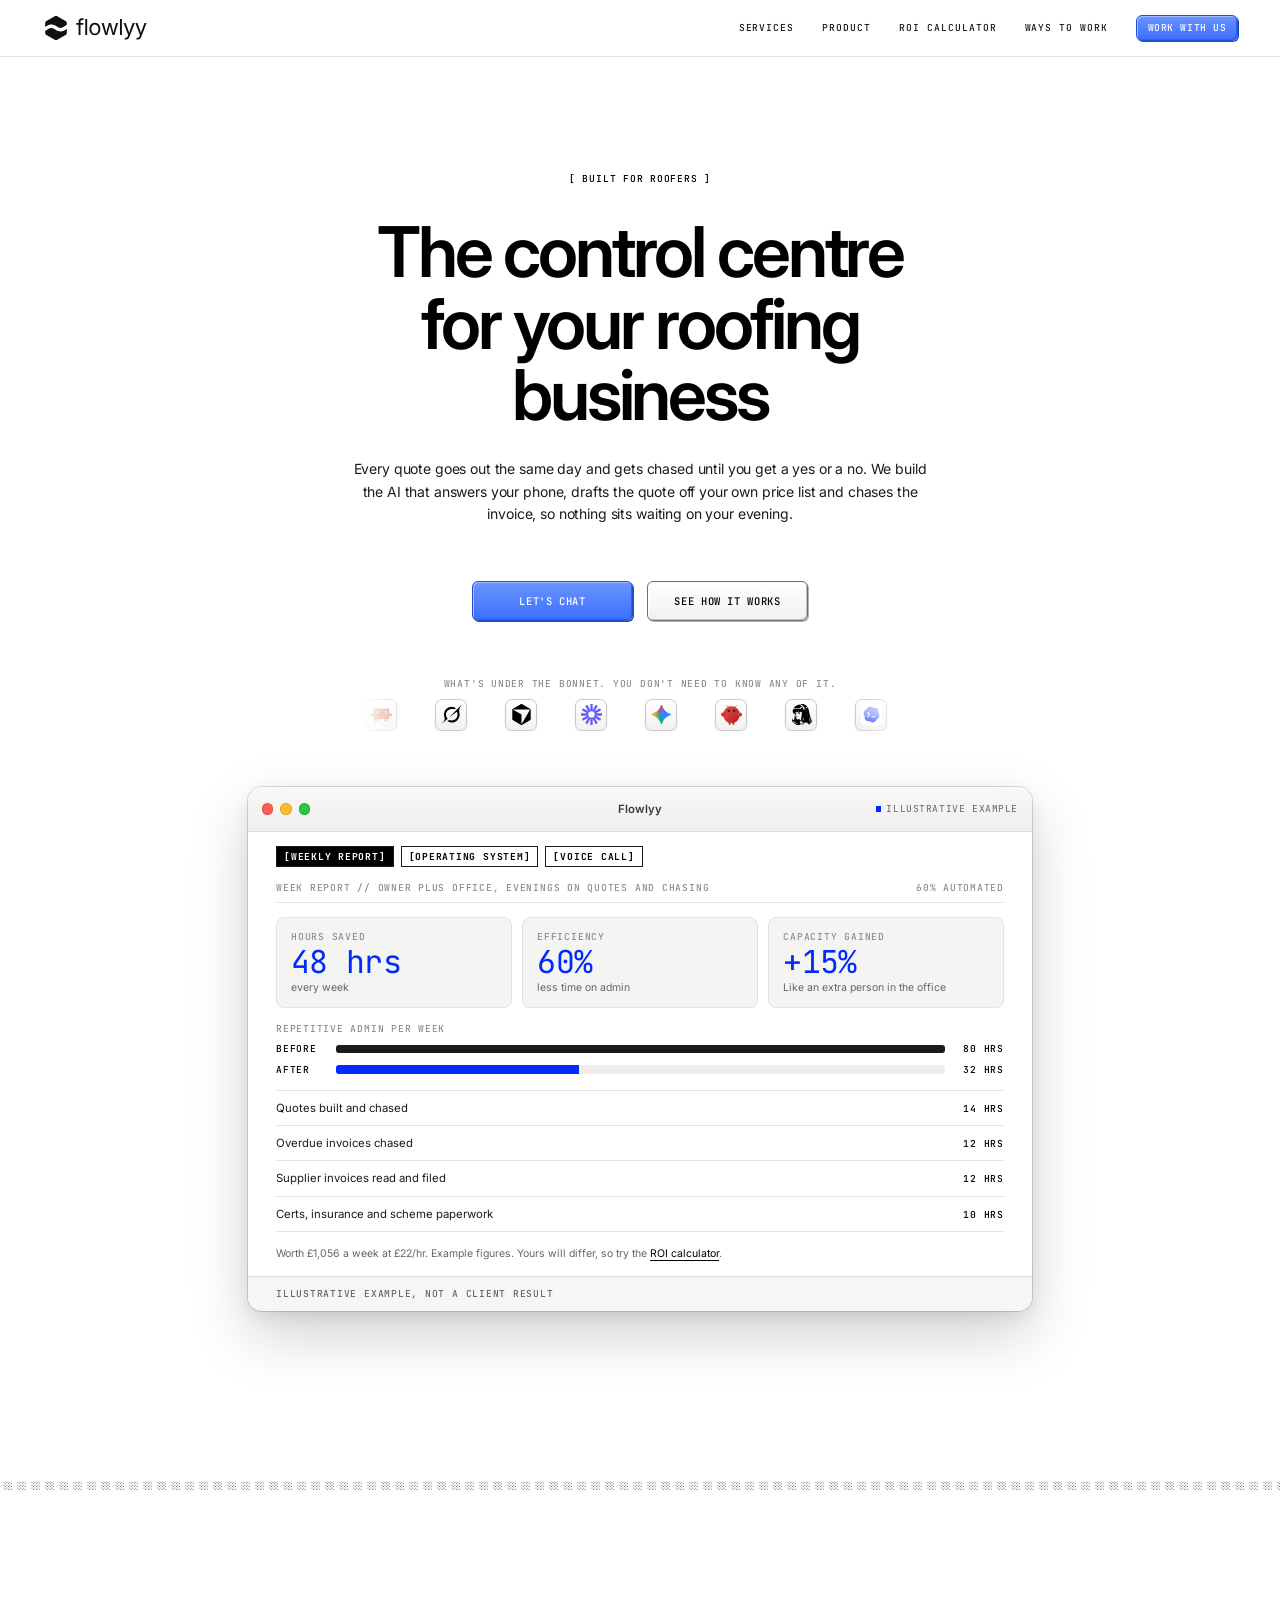
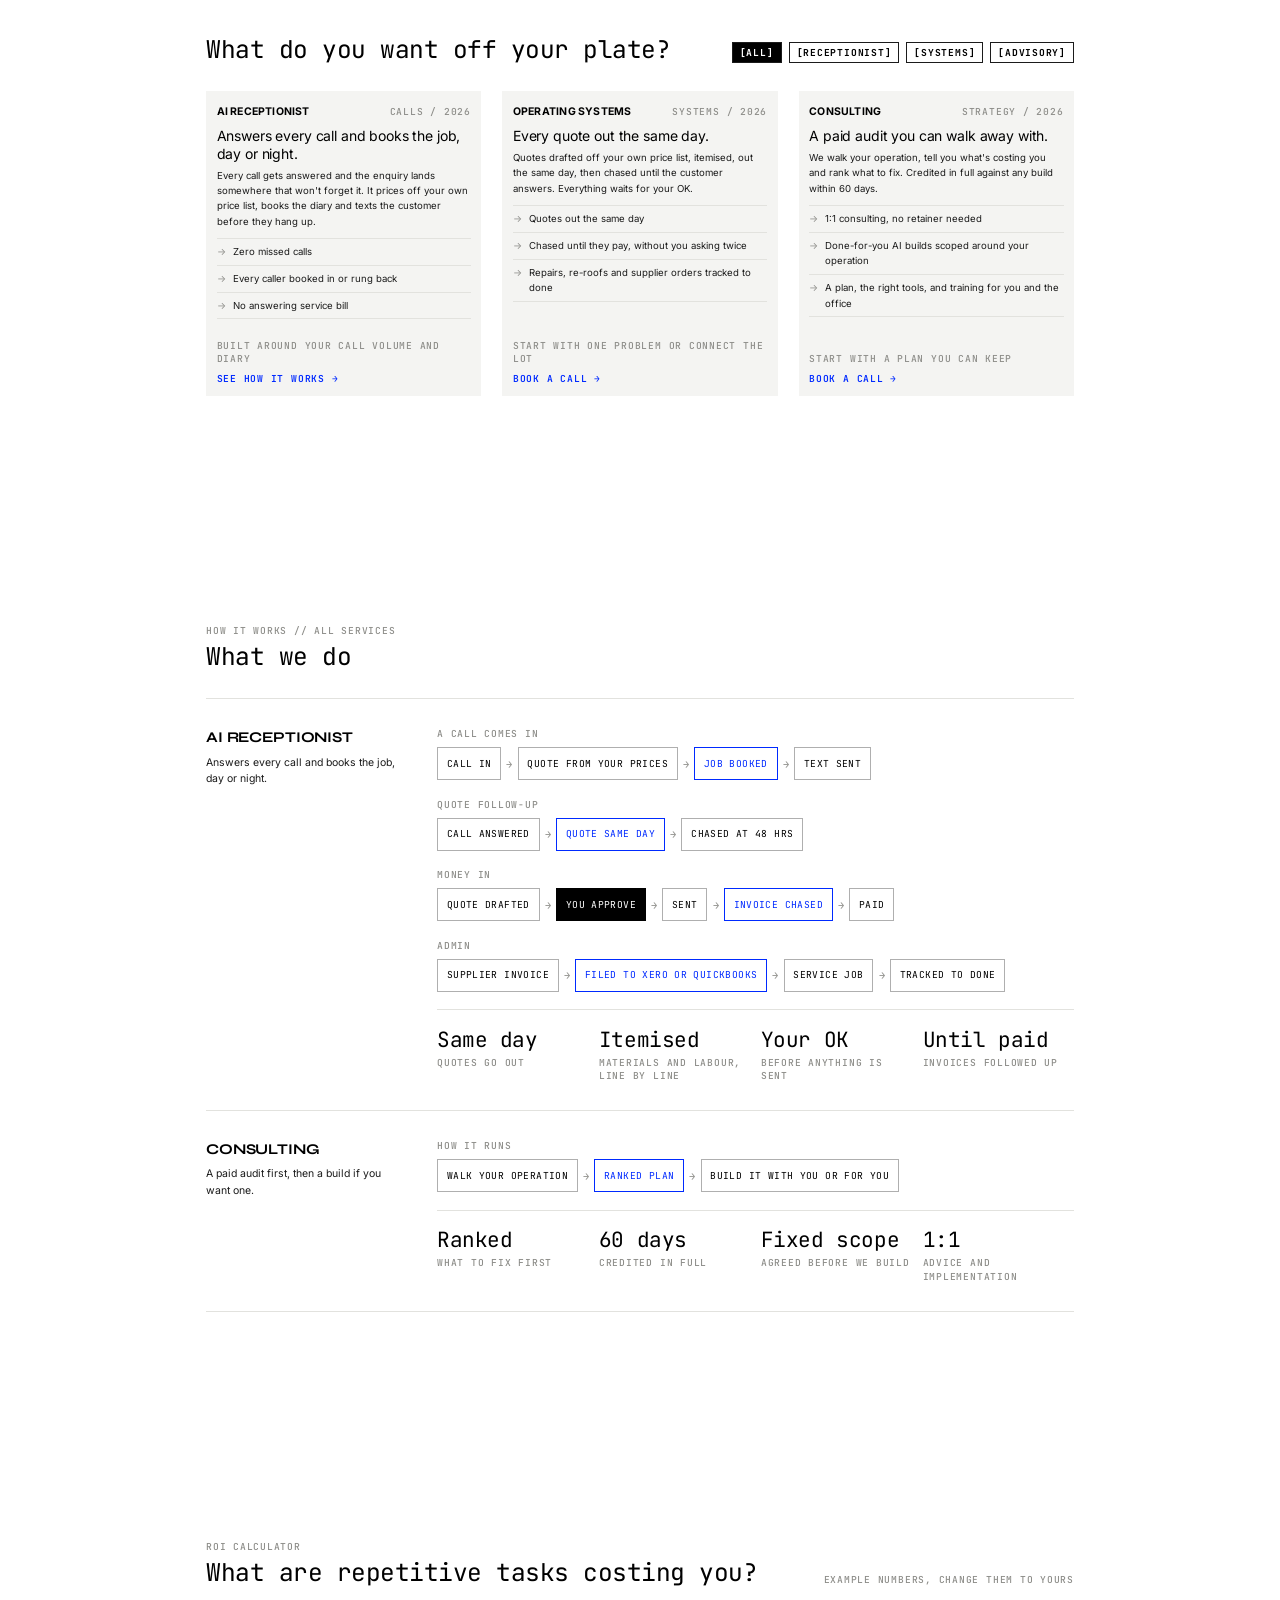
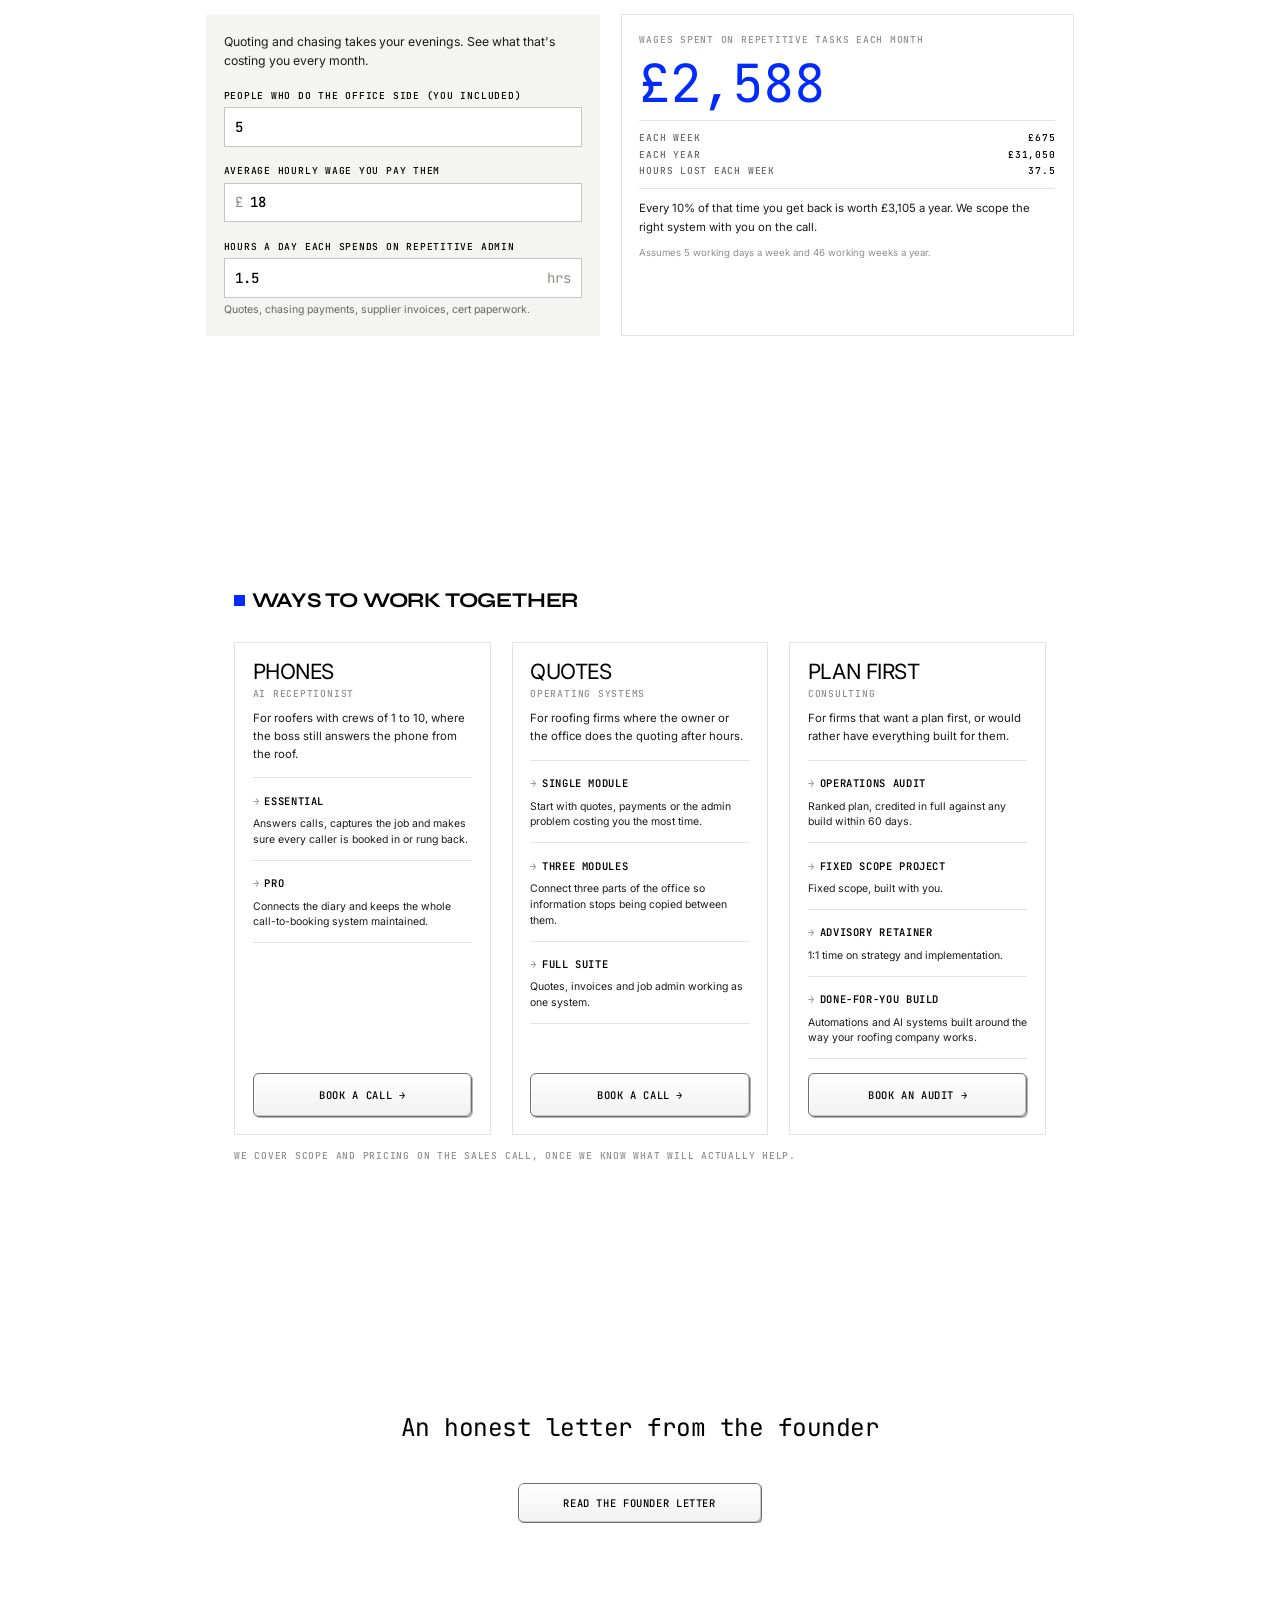
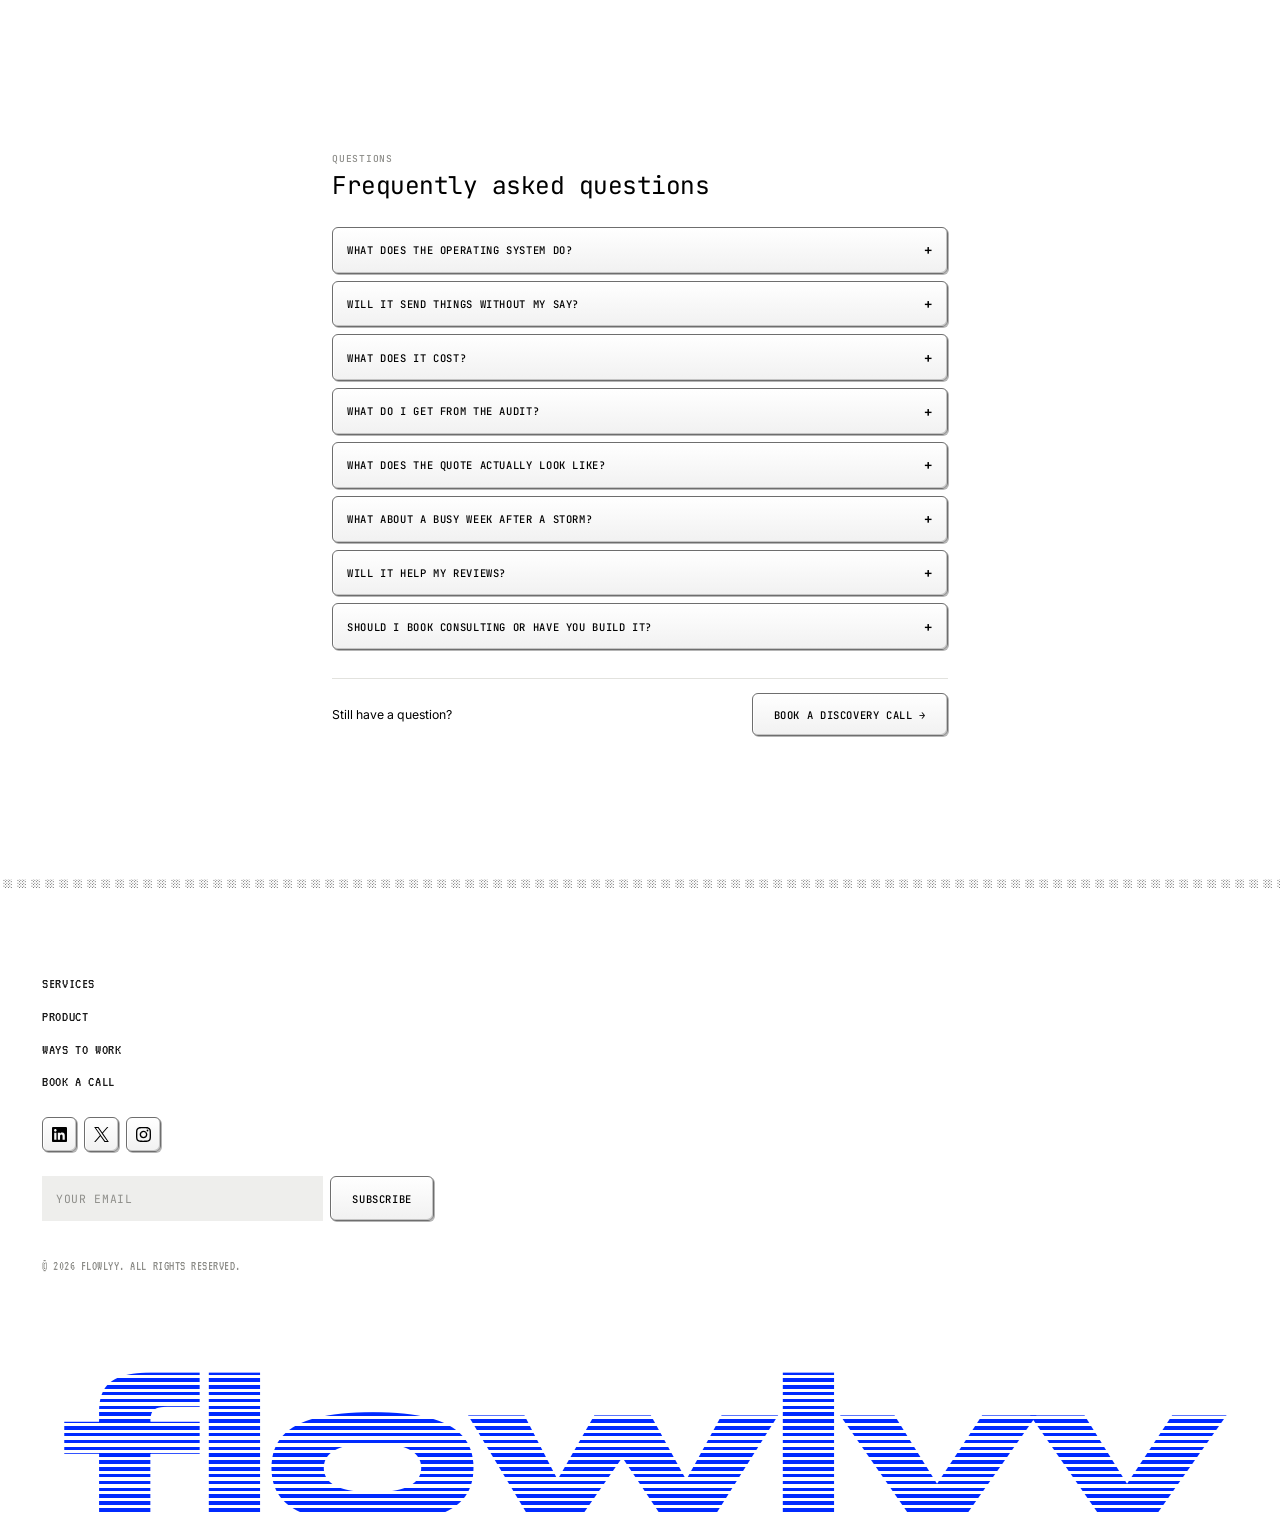
==== index.html @ 9578927c "Remove Meta Pixel from homepage Removed statistics section and operating systems article from the HT" ====
<!DOCTYPE html>
<html lang="en-GB">
<head>
  <meta charset="utf-8">
  <script>document.documentElement.classList.add("js");</script>
  <meta name="viewport" content="width=device-width, initial-scale=1">
  <title>Flowlyy | AI receptionists and operating systems for roofing companies</title>
  <meta name="description" content="Flowlyy answers every call and books the job, runs your quotes, invoices and job admin, and audits what your operation is losing. Built for UK roofing companies.">
  <meta name="theme-color" content="#FFFFFF">

  
  <!-- Meta Pixel -->
  <script>
    !function(f,b,e,v,n,t,s)
    {if(f.fbq)return;n=f.fbq=function(){n.callMethod?
    n.callMethod.apply(n,arguments):n.queue.push(arguments)};
    if(!f._fbq)f._fbq=n;n.push=n;n.loaded=!0;n.version='2.0';
    n.queue=[];t=b.createElement(e);t.async=!0;
    t.src=v;s=b.getElementsByTagName(e)[0];
    s.parentNode.insertBefore(t,s)}(window, document,'script',
    'https://connect.facebook.net/en_US/fbevents.js');
    fbq('init', '1587701063397395');
    fbq('track', 'PageView');
  </script>
  <noscript><img height="1" width="1" style="display:none"
    src="https://www.facebook.com/tr?id=1587701063397395&ev=PageView&noscript=1"
  /></noscript>

  <link rel="preconnect" href="https://fonts.googleapis.com">
  <link rel="preconnect" href="https://fonts.gstatic.com" crossorigin>
  <link href="https://fonts.googleapis.com/css2?family=Inter:wght@400;600&family=JetBrains+Mono:wght@400;500;600;700&family=Geist+Pixel&family=Syne:wght@700;800&family=VT323&family=Caveat:wght@500&display=swap" rel="stylesheet">
  <link rel="stylesheet" href="css/styles.css">
</head>
<body id="top">
  <a class="skip-link label" href="#main">Skip to content</a>

  <header class="site-header">
    <div class="wrap site-header__inner">
      <a class="brand" href="#top" aria-label="Flowlyy home">
        <img class="brand__logo" src="assets/logo/flowlyy-logo.svg" alt="Flowlyy" width="126" height="32">      </a>
      <nav class="site-nav label" aria-label="Primary">
        <a class="nav-link" href="#services">Services</a>
        <a class="nav-link" href="#product">Product</a>
        <a class="nav-link" href="#calculator">ROI calculator</a>
        <a class="nav-link" href="#pricing">Ways to work</a>
        <a class="btn btn--sm btn--blue" href="https://cal.com/divine-uchenna-amakiri/discovery-call">Work with us</a>
      </nav>
    </div>
  </header>

  <main id="main">
    <!-- Hero -->
    <section class="wrap hero" aria-labelledby="hero-title">
      <div class="badge-row label">
        <span class="badge">[ Built for Roofers ]</span>
      </div>

      <h1 id="hero-title" class="display display--2xl">The control centre<br>for your roofing<br>business</h1>

      <p class="hero__lede">
        Every quote goes out the same day and gets chased until you get a yes or a no. We build the AI that answers your phone, drafts the quote off your own price list and chases the invoice, so nothing sits waiting on your evening.
      </p>

      <div class="hero__actions">
        <a class="btn btn--blue btn--lg" href="fit-check/">Let's chat</a>
        <a class="btn btn--lg" href="#product">See how it works</a>
      </div>

      <!-- Tools marquee -->
      <div class="marquee" role="group" aria-label="What's under the bonnet">
        <p class="marquee__cap label label--caption">What's under the bonnet. You don't need to know any of it.</p>
        <div class="marquee__viewport">
          <ul class="marquee__track">
            <li class="tool"><span class="tool__icon"><img src="assets/tools/claude-code.svg" alt="Claude Code" width="24" height="24"></span></li>
            <li class="tool"><span class="tool__icon"><img src="assets/tools/grok.svg" alt="Grok" width="24" height="24"></span></li>
            <li class="tool"><span class="tool__icon"><img src="assets/tools/cursor.svg" alt="Cursor" width="24" height="24"></span></li>
            <li class="tool"><span class="tool__icon"><img src="assets/tools/loom.svg" alt="Loom" width="24" height="24"></span></li>
            <li class="tool"><span class="tool__icon"><img src="assets/tools/gemini.svg" alt="Gemini" width="24" height="24"></span></li>
            <li class="tool"><span class="tool__icon"><img src="assets/tools/openclaw.svg" alt="OpenClaw" width="24" height="24"></span></li>
            <li class="tool"><span class="tool__icon"><img src="assets/tools/hermes-agent.svg" alt="Hermes Agent" width="24" height="24"></span></li>
            <li class="tool"><span class="tool__icon"><img src="assets/tools/codex.svg" alt="Codex" width="24" height="24"></span></li>
          </ul>
          <ul class="marquee__track" aria-hidden="true">
            <li class="tool" aria-hidden="true"><span class="tool__icon"><img src="assets/tools/claude-code.svg" alt="" width="24" height="24"></span></li>
            <li class="tool" aria-hidden="true"><span class="tool__icon"><img src="assets/tools/grok.svg" alt="" width="24" height="24"></span></li>
            <li class="tool" aria-hidden="true"><span class="tool__icon"><img src="assets/tools/cursor.svg" alt="" width="24" height="24"></span></li>
            <li class="tool" aria-hidden="true"><span class="tool__icon"><img src="assets/tools/loom.svg" alt="" width="24" height="24"></span></li>
            <li class="tool" aria-hidden="true"><span class="tool__icon"><img src="assets/tools/gemini.svg" alt="" width="24" height="24"></span></li>
            <li class="tool" aria-hidden="true"><span class="tool__icon"><img src="assets/tools/openclaw.svg" alt="" width="24" height="24"></span></li>
            <li class="tool" aria-hidden="true"><span class="tool__icon"><img src="assets/tools/hermes-agent.svg" alt="" width="24" height="24"></span></li>
            <li class="tool" aria-hidden="true"><span class="tool__icon"><img src="assets/tools/codex.svg" alt="" width="24" height="24"></span></li>
          </ul>
        </div>
      </div>

      <!-- Demo window (static, illustrative). Report numbers: 8 people x 2 hrs/day x 5 days = 80 hrs/week; 60% automated = 48 hrs saved; 80 -> 32 hrs; 48 / 40 = 1.2 extra people = +15% of 8; 48 x £22 = £1,056 -->
      <div class="mac" role="region" aria-label="Example weekly report, operating system and AI receptionist call">
        <div class="mac__bar">
          <div class="mac__lights" aria-hidden="true"><i class="r"></i><i class="y"></i><i class="g"></i></div>
          <span class="mac__title">Flowlyy</span>
          <span class="mac__live"><span class="dot" aria-hidden="true"></span>Illustrative example</span>
        </div>

        <div class="mac__body">
          <div class="mac__tabs" role="group" aria-label="Choose a view">
            <button class="chip" type="button" data-tab="report" aria-pressed="true">[Weekly report]</button>
            <button class="chip" type="button" data-tab="os" aria-pressed="false">[Operating system]</button>
            <button class="chip" type="button" data-tab="call" aria-pressed="false">[Voice call]</button>
          </div>

          <div class="mac__panel" data-panel="report">
            <div class="mac__meta label">
              <span>Week report // Owner plus office, evenings on quotes and chasing</span>
              <span>60% automated</span>
            </div>

            <div class="metrics">
              <div class="metric">
                <span class="label label--caption">Hours saved</span>
                <p class="metric__value display">48 hrs</p>
                <span class="metric__sub">every week</span>
              </div>
              <div class="metric">
                <span class="label label--caption">Efficiency</span>
                <p class="metric__value display">60%</p>
                <span class="metric__sub">less time on admin</span>
              </div>
              <div class="metric">
                <span class="label label--caption">Capacity gained</span>
                <p class="metric__value display">+15%</p>
                <span class="metric__sub">Like an extra person in the office</span>
              </div>
            </div>

            <div class="bars">
              <span class="label label--caption">Repetitive admin per week</span>
              <div class="bar-row"><span class="label">Before</span><div class="bar"><i style="width:100%"></i></div><span class="label">80 hrs</span></div>
              <div class="bar-row"><span class="label">After</span><div class="bar bar--after"><i style="width:40%"></i></div><span class="label">32 hrs</span></div>
            </div>

            <ul class="breakdown">
              <li><span>Quotes built and chased</span><b class="label">14 hrs</b></li>
              <li><span>Overdue invoices chased</span><b class="label">12 hrs</b></li>
              <li><span>Supplier invoices read and filed</span><b class="label">12 hrs</b></li>
              <li><span>Certs, insurance and scheme paperwork</span><b class="label">10 hrs</b></li>
            </ul>

            <p class="mac__note">Worth £1,056 a week at £22/hr. Example figures. Yours will differ, so try the <a href="#calculator">ROI calculator</a>.</p>
          </div>

          <div class="mac__panel" data-panel="os" hidden>
            <div class="mac__meta label">
              <span>Operating system // Tuesday 07:12</span>
              <span>Everything drafted for approval</span>
            </div>

            <div class="metrics">
              <div class="metric">
                <span class="label label--caption">Needs your OK</span>
                <p class="metric__value display">1</p>
                <span class="metric__sub">waiting for you</span>
              </div>
              <div class="metric">
                <span class="label label--caption">Handled for you</span>
                <p class="metric__value display">3</p>
                <span class="metric__sub">sent, filed or chased</span>
              </div>
              <div class="metric">
                <span class="label label--caption">Flagged</span>
                <p class="metric__value display">1</p>
                <span class="metric__sub">job slipping</span>
              </div>
            </div>

            <ul class="queue">
              <li>
                <span class="queue__kind label">Quote</span>
                <span class="queue__main"><b>Q-1042 Re-roof, 14 Elm Road</b><small>£6,850, drafted from your price list</small></span>
                <span class="queue__status queue__status--wait label">Awaiting your OK</span>
              </li>
              <li>
                <span class="queue__kind label">Supplier invoice</span>
                <span class="queue__main"><b>Roofing supplier, £1,240</b><small>Read, filed and pushed into Xero</small></span>
                <span class="queue__status label">Filed</span>
              </li>
              <li>
                <span class="queue__kind label">Invoice</span>
                <span class="queue__main"><b>INV-0931, 14 days overdue</b><small>Polite chase sent on schedule</small></span>
                <span class="queue__status label">Chased</span>
              </li>
              <li>
                <span class="queue__kind label">Warranty job</span>
                <span class="queue__main"><b>Flat roof leak, Unit 4</b><small>No visit booked yet</small></span>
                <span class="queue__status queue__status--flag label">Slipping</span>
              </li>
              <li>
                <span class="queue__kind label">Quote</span>
                <span class="queue__main"><b>Q-1039 Gutter replacement</b><small>Chased after 48 hours, customer said yes</small></span>
                <span class="queue__status label">Answer received</span>
              </li>
            </ul>

            <p class="mac__note">It does the typing. You keep the final say. Example data.</p>
          </div>

          <div class="mac__panel" data-panel="call" hidden>
            <div class="mac__meta label">
              <span>Illustrative call // Inbound 18:42</span>
              <span>Job type: Roof leak // Quote source: Your price list</span>
            </div>
            <ul class="transcript">
              <li><span class="who label">Caller</span><p>A few tiles came off in the wind and it's coming through the bedroom ceiling. Can someone come today?</p></li>
              <li><span class="who who--agent label">Agent</span><p>Sorry to hear that. I can get someone out to make it safe at 2pm tomorrow. What's the postcode?</p></li>
              <li><span class="who label">Caller</span><p>SW11 4AB.</p></li>
              <li><span class="who who--agent label">Agent</span><p>Got it. A leak inspection is £95 on your price list. Want me to lock in 2pm?</p></li>
              <li><span class="who label">Caller</span><p>Yeah, go on.</p></li>
              <li><span class="who label label--accent">SMS sent</span><p class="sms">Booked: tomorrow 2pm. Leak inspection £95. Reply here to change it.</p></li>
            </ul>
          </div>
        </div>

        <div class="mac__foot label">
          <span>Illustrative example, not a client result</span>
        </div>
      </div>
    </section>

    <div class="divider" role="separator" aria-hidden="true"></div>

    <!-- Products -->
    <section class="section section--pure section--compact" id="services" aria-labelledby="product-title">
      <div class="wrap">
        <div class="section__head">
          <div>
            <h2 id="product-title" class="display display--lg">What do you want off your plate?</h2>
          </div>
          <div class="filters" role="group" aria-label="Filter products">
            <button class="chip" type="button" data-filter="all" aria-pressed="true">[All]</button>
            <button class="chip" type="button" data-filter="voice" aria-pressed="false">[Receptionist]</button>
            <button class="chip" type="button" data-filter="systems" aria-pressed="false">[Systems]</button>
            <button class="chip" type="button" data-filter="advisory" aria-pressed="false">[Advisory]</button>
          </div>
        </div>

        <div class="grid grid--3">
          <!-- 01 AI Receptionist -->
          <article class="card" data-category="voice">
            <div class="card__body">
              <div class="card__title">
                <h3>AI Receptionist</h3>
                <span class="label label--caption">Calls / 2026</span>
              </div>
              <p class="card__tagline">Answers every call and books the job, day or night.</p>
              <p class="card__copy">Every call gets answered and the enquiry lands somewhere that won't forget it. It prices off your own price list, books the diary and texts the customer before they hang up.</p>
              <ul class="card__list">
                <li>Zero missed calls</li>
                <li>Every caller booked in or rung back</li>
                <li>No answering service bill</li>
              </ul>
              <div class="card__foot label">
                <span>Built around your call volume and diary</span>
                <a href="#pricing">See how it works →</a>
              </div>
            </div>
          </article>

          <!-- 02 Operating Systems -->
          <article class="card" data-category="systems">
            <div class="card__body">
              <div class="card__title">
                <h3>Operating Systems</h3>
                <span class="label label--caption">Systems / 2026</span>
              </div>
              <p class="card__tagline">Every quote out the same day.</p>
              <p class="card__copy">Quotes drafted off your own price list, itemised, out the same day, then chased until the customer answers. Everything waits for your OK.</p>
              <ul class="card__list">
                <li>Quotes out the same day</li>
                <li>Chased until they pay, without you asking twice</li>
                <li>Repairs, re-roofs and supplier orders tracked to done</li>
              </ul>
              <div class="card__foot label">
                <span>Start with one problem or connect the lot</span>
                <a href="https://cal.com/divine-uchenna-amakiri/discovery-call">Book a call →</a>
              </div>
            </div>
          </article>

          <!-- 03 Consulting -->
          <article class="card" data-category="advisory">
            <div class="card__body">
              <div class="card__title">
                <h3>Consulting</h3>
                <span class="label label--caption">Strategy / 2026</span>
              </div>
              <p class="card__tagline">A paid audit you can walk away with.</p>
              <p class="card__copy">We walk your operation, tell you what's costing you and rank what to fix. Credited in full against any build within 60 days.</p>
              <ul class="card__list">
                <li>1:1 consulting, no retainer needed</li>
                <li>Done-for-you AI builds scoped around your operation</li>
                <li>A plan, the right tools, and training for you and the office</li>
              </ul>
              <div class="card__foot label">
                <span>Start with a plan you can keep</span>
                <a href="https://cal.com/divine-uchenna-amakiri/discovery-call">Book a call →</a>
              </div>
            </div>
          </article>
        </div>

      </div>
    </section>

    <!-- Specimen grid -->
    <section class="section section--pure section--compact" id="product" aria-labelledby="specs-title">
      <div class="wrap">
        <div class="section__head">
          <div>
            <span class="label label--caption">How it works // All services</span>
            <h2 id="specs-title" class="display display--lg">What we do</h2>
          </div>
        </div>

        <div class="wwd">
          <article class="wwd__row">
            <header class="wwd__head">
              <h3>AI Receptionist</h3>
              <p>Answers every call and books the job, day or night.</p>
            </header>
            <div class="wwd__body">
              <div class="flow">
                <span class="label label--caption">A call comes in</span>
                <ol><li class="flow__node">Call in</li><li class="flow__arrow" aria-hidden="true">&rarr;</li><li class="flow__node">Quote from your prices</li><li class="flow__arrow" aria-hidden="true">&rarr;</li><li class="flow__node flow__node--key">Job booked</li><li class="flow__arrow" aria-hidden="true">&rarr;</li><li class="flow__node">Text sent</li></ol>
              </div>

              <div class="flow">
                <span class="label label--caption">Quote follow-up</span>
                <ol><li class="flow__node">Call answered</li><li class="flow__arrow" aria-hidden="true">&rarr;</li><li class="flow__node flow__node--key">Quote same day</li><li class="flow__arrow" aria-hidden="true">&rarr;</li><li class="flow__node">Chased at 48 hrs</li></ol>
              </div>

              <div class="flow">
                <span class="label label--caption">Money in</span>
                <ol><li class="flow__node">Quote drafted</li><li class="flow__arrow" aria-hidden="true">&rarr;</li><li class="flow__node flow__node--gate">You approve</li><li class="flow__arrow" aria-hidden="true">&rarr;</li><li class="flow__node">Sent</li><li class="flow__arrow" aria-hidden="true">&rarr;</li><li class="flow__node flow__node--key">Invoice chased</li><li class="flow__arrow" aria-hidden="true">&rarr;</li><li class="flow__node">Paid</li></ol>
              </div>

              <div class="flow">
                <span class="label label--caption">Admin</span>
                <ol><li class="flow__node">Supplier invoice</li><li class="flow__arrow" aria-hidden="true">&rarr;</li><li class="flow__node flow__node--key">Filed to Xero or QuickBooks</li><li class="flow__arrow" aria-hidden="true">&rarr;</li><li class="flow__node">Service job</li><li class="flow__arrow" aria-hidden="true">&rarr;</li><li class="flow__node">Tracked to done</li></ol>
              </div>

              <dl class="stats">
                <div><dd class="stats__value display">Same day</dd><dt class="label label--caption">Quotes go out</dt></div>
                <div><dd class="stats__value display">Itemised</dd><dt class="label label--caption">Materials and labour, line by line</dt></div>
                <div><dd class="stats__value display">Your OK</dd><dt class="label label--caption">Before anything is sent</dt></div>
                <div><dd class="stats__value display">Until paid</dd><dt class="label label--caption">Invoices followed up</dt></div>
              </dl>
            </div>
          </article>

          <article class="wwd__row">
            <header class="wwd__head">
              <h3>Consulting</h3>
              <p>A paid audit first, then a build if you want one.</p>
            </header>
            <div class="wwd__body">
              <div class="flow">
                <span class="label label--caption">How it runs</span>
                <ol><li class="flow__node">Walk your operation</li><li class="flow__arrow" aria-hidden="true">&rarr;</li><li class="flow__node flow__node--key">Ranked plan</li><li class="flow__arrow" aria-hidden="true">&rarr;</li><li class="flow__node">Build it with you or for you</li></ol>
              </div>

              <dl class="stats">
                <div><dd class="stats__value display">Ranked</dd><dt class="label label--caption">What to fix first</dt></div>
                <div><dd class="stats__value display">60 days</dd><dt class="label label--caption">Credited in full</dt></div>
                <div><dd class="stats__value display">Fixed scope</dd><dt class="label label--caption">Agreed before we build</dt></div>
                <div><dd class="stats__value display">1:1</dd><dt class="label label--caption">Advice and implementation</dt></div>
              </dl>
            </div>
          </article>
        </div>
      </div>
    </section>

    <!-- ROI calculator -->
    <section class="section section--pure section--compact" id="calculator" aria-labelledby="calc-title">
      <div class="wrap">
        <div class="section__head">
          <div>
            <span class="label label--caption">ROI calculator</span>
            <h2 id="calc-title" class="display display--lg">What are repetitive tasks costing you?</h2>
          </div>
          <span class="label label--caption">Example numbers, change them to yours</span>
        </div>

        <div class="calc">
          <form class="calc__inputs" id="calc-form" novalidate>
            <p class="calc__intro">Quoting and chasing takes your evenings. See what that's costing you every month.</p>

            <div class="calc__field">
              <label class="label" for="calc-people">People who do the office side (you included)</label>
              <div class="calc__input field-frame">
                <input id="calc-people" name="people" type="number" inputmode="numeric" min="0" step="1" value="5">
              </div>
            </div>

            <div class="calc__field">
              <label class="label" for="calc-wage">Average hourly wage you pay them</label>
              <div class="calc__input field-frame">
                <span class="calc__affix" aria-hidden="true">£</span>
                <input id="calc-wage" name="wage" type="number" inputmode="decimal" min="0" step="0.5" value="18">
              </div>
            </div>

            <div class="calc__field">
              <label class="label" for="calc-hours">Hours a day each spends on repetitive admin</label>
              <div class="calc__input field-frame">
                <input id="calc-hours" name="hours" type="number" inputmode="decimal" min="0" max="12" step="0.25" value="1.5">
                <span class="calc__affix" aria-hidden="true">hrs</span>
              </div>
              <span class="calc__hint">Quotes, chasing payments, supplier invoices, cert paperwork.</span>
            </div>
          </form>

          <div class="calc__result" role="status" aria-live="polite">
            <span class="label label--caption">Wages spent on repetitive tasks each month</span>
            <p class="calc__big display" id="calc-month">£2,588</p>
            <dl class="calc__rows label">
              <div><dt>Each week</dt><dd id="calc-week">£675</dd></div>
              <div><dt>Each year</dt><dd id="calc-year">£31,050</dd></div>
              <div><dt>Hours lost each week</dt><dd id="calc-hoursweek">37.5</dd></div>
            </dl>
            <p class="calc__note" id="calc-note">Every 10% of that time you get back is worth £3,105 a year. We scope the right system with you on the call.</p>
            <p class="calc__fine">Assumes 5 working days a week and 46 working weeks a year.</p>
          </div>
        </div>
      </div>
    </section>

    <!-- Ways to work together -->
    <section class="section section--compact" id="pricing" aria-labelledby="pricing-title">
      <div class="wrap">
        <div class="ledger">
          <div class="ledger__head">
            <h2 id="pricing-title">Ways to work together</h2>
          </div>

          <div class="tiers">
          <article class="tier">
            <header class="tier__head">
              <h3 class="tier__name">Phones</h3>
              <span class="label label--caption">AI Receptionist</span>
              <p class="tier__for">For roofers with crews of 1 to 10, where the boss still answers the phone from the roof.</p>
            </header>
            <ul class="tier__rows">
            <li class="tier__row">
              <h4 class="tier__item">Essential</h4>
              <p>Answers calls, captures the job and makes sure every caller is booked in or rung back.</p>
            </li>
            <li class="tier__row">
              <h4 class="tier__item">Pro</h4>
              <p>Connects the diary and keeps the whole call-to-booking system maintained.</p>
            </li>
            </ul>
            <a class="btn tier__cta" href="https://cal.com/divine-uchenna-amakiri/discovery-call">Book a call →</a>
          </article>

          <article class="tier">
            <header class="tier__head">
              <h3 class="tier__name">Quotes</h3>
              <span class="label label--caption">Operating Systems</span>
              <p class="tier__for">For roofing firms where the owner or the office does the quoting after hours.</p>
            </header>
            <ul class="tier__rows">
            <li class="tier__row">
              <h4 class="tier__item">Single module</h4>
              <p>Start with quotes, payments or the admin problem costing you the most time.</p>
            </li>
            <li class="tier__row">
              <h4 class="tier__item">Three modules</h4>
              <p>Connect three parts of the office so information stops being copied between them.</p>
            </li>
            <li class="tier__row">
              <h4 class="tier__item">Full suite</h4>
              <p>Quotes, invoices and job admin working as one system.</p>
            </li>
            </ul>
            <a class="btn tier__cta" href="https://cal.com/divine-uchenna-amakiri/discovery-call">Book a call →</a>
          </article>

          <article class="tier">
            <header class="tier__head">
              <h3 class="tier__name">Plan first</h3>
              <span class="label label--caption">Consulting</span>
              <p class="tier__for">For firms that want a plan first, or would rather have everything built for them.</p>
            </header>
            <ul class="tier__rows">
            <li class="tier__row">
              <h4 class="tier__item">Operations audit</h4>
              <p>Ranked plan, credited in full against any build within 60 days.</p>
            </li>
            <li class="tier__row">
              <h4 class="tier__item">Fixed scope project</h4>
              <p>Fixed scope, built with you.</p>
            </li>
            <li class="tier__row">
              <h4 class="tier__item">Advisory retainer</h4>
              <p>1:1 time on strategy and implementation.</p>
            </li>
            <li class="tier__row">
              <h4 class="tier__item">Done-for-you build</h4>
              <p>Automations and AI systems built around the way your roofing company works.</p>
            </li>
            </ul>
            <a class="btn tier__cta" href="https://cal.com/divine-uchenna-amakiri/discovery-call">Book an audit →</a>
          </article>
          </div>

          <p class="ledger__note label">We cover scope and pricing on the sales call, once we know what will actually help.</p>
        </div>
      </div>
    </section>

    <!-- Founder letter -->
    <section class="section section--compact letter-band" id="letter" aria-labelledby="letter-title">
      <div class="wrap">
        <h2 id="letter-title" class="display display--lg letter__title">An honest letter from the founder</h2>

        <div class="island" data-island>
          <div class="island__bar">
            <div class="island__bar-inner">
              <button class="btn btn--lg island__pill" type="button" aria-expanded="false" aria-controls="letter-panel">Read the founder letter</button>
            </div>
          </div>

          <div class="island__panel" id="letter-panel">
            <div class="island__panel-inner">
              <button class="island__close" type="button" aria-label="Close the letter">
                <svg viewBox="0 0 24 24" width="14" height="14" fill="none" stroke="currentColor" stroke-width="2" stroke-linecap="round" aria-hidden="true" focusable="false"><path d="M6 6l12 12M18 6 6 18"/></svg>
              </button>
              <article class="letter">

          <header class="letter__head">
            <img class="letter__photo" src="assets/founder/divine.jpg" alt="Divine, founder of Flowlyy" width="88" height="88">
            <dl class="letter__meta">
              <div><dt>To</dt><dd>You</dd></div>
              <div><dt>From</dt><dd>Divine, Flowlyy</dd></div>
              <div><dt>Re</dt><dd>Why I built Flowlyy</dd></div>
            </dl>
          </header>

          <div class="letter__body">
            <p>You started your business to be your own boss. Then the phone and the paperwork started running you.</p>
            <p>A missed call leaves no trace, so <mark>you never see what it cost</mark>. A quote sits on the kitchen table for a week. An invoice goes unchased for two months.</p>
            <p>AI can take that grunt work off you. The problem is it moves fast, and there's no time to work out <mark>what actually holds up</mark> on a roof.</p>
            <p>So I build custom AI systems for roofing companies: an AI receptionist that books the job, and an operating system that runs your quotes, invoices and job admin. Everything is drafted for your approval. <mark>It does the typing, you keep the final say.</mark></p>
            <p>Here's the honest take: book an audit and you walk away with a ranked plan, <mark>whether you hire me or not</mark>.</p>
            <p>I'd like to hear how your week really goes. <a href="fit-check/">Let's chat</a>.</p>
          </div>

          <footer class="letter__sign">
            <span class="letter__signature">Divine</span>
          </footer>
        </article>
            </div>
          </div>
        </div>
      </div>
    </section>

    <!-- FAQ -->
    <section class="section section--pure section--compact" id="faq" aria-labelledby="faq-title">
      <div class="wrap">
        <div class="faq">
          <div class="section__head">
            <div>
              <span class="label label--caption">Questions</span>
              <h2 id="faq-title" class="display display--lg">Frequently asked questions</h2>
            </div>
          </div>

          <details class="faq__item" name="faq">
            <summary class="btn faq__q"><span>What does the Operating System do?</span></summary>
            <div class="faq__a"><p>It runs the quotes, invoices and job admin so your team doesn't have to.</p><ul><li>Builds quotes from your price list and chases them until you get an answer.</li><li>Reads supplier invoices, files them and pushes them into Xero or QuickBooks.</li><li>Chases unpaid invoices politely, on schedule.</li><li>Logs and tracks service and warranty jobs, and flags them when they're slipping.</li></ul></div>
          </details>
          <details class="faq__item" name="faq">
            <summary class="btn faq__q"><span>Will it send things without my say?</span></summary>
            <div class="faq__a"><p>No. Everything is drafted for your approval. It does the typing. You keep the final say.</p></div>
          </details>
          <details class="faq__item" name="faq">
            <summary class="btn faq__q"><span>What does it cost?</span></summary>
            <div class="faq__a"><p>It depends on what you want off your plate, what you already use and how much needs connecting. We cover the scope and price on the sales call, after we understand the job properly.</p></div>
          </details>
          <details class="faq__item" name="faq">
            <summary class="btn faq__q"><span>What do I get from the audit?</span></summary>
            <div class="faq__a"><p>We walk your operation, tell you what's costing you and rank what to fix. You keep the plan whether you hire us or not.</p><p>If you build with us within 60 days, the audit is credited in full.</p></div>
          </details>
          <details class="faq__item" name="faq">
            <summary class="btn faq__q"><span>What does the quote actually look like?</span></summary>
            <div class="faq__a"><p>Itemised. Materials and labour listed out, priced off your own list, sent the same day. Customers who can see what they're paying for stop shopping the price.</p></div>
          </details>
          <details class="faq__item" name="faq">
            <summary class="btn faq__q"><span>What about a busy week after a storm?</span></summary>
            <div class="faq__a"><p>Every call gets answered and booked into your diary in order, and the quotes still go out that day, so nobody's left waiting while you're out making roofs safe.</p></div>
          </details>
          <details class="faq__item" name="faq">
            <summary class="btn faq__q"><span>Will it help my reviews?</span></summary>
            <div class="faq__a"><p>It makes sure every enquiry gets a call back and every quote goes out. That's what customers keep mentioning in 5-star roofing reviews.</p></div>
          </details>
          <details class="faq__item" name="faq">
            <summary class="btn faq__q"><span>Should I book consulting or have you build it?</span></summary>
            <div class="faq__a"><p><strong>Book 1:1 consulting</strong> if you want to understand it before you buy anything. It's a one-off booking with no retainer and no commitment, covering a plan, the right tools, and training for you and the office.</p><p><strong>Choose done-for-you</strong> if you'd rather have everything done. We agree the scope on the sales call, then build the automations, workflows and AI systems for you.</p><p>Not sure which? Start with the audit.</p></div>
          </details>

          <div class="faq__more">
            <p>Still have a question?</p>
            <a class="btn" href="https://cal.com/divine-uchenna-amakiri/discovery-call">Book a discovery call →</a>
          </div>
        </div>
      </div>
    </section>
  </main>

  <div class="divider" role="separator" aria-hidden="true"></div>

  <footer class="site-footer">
    <div class="wrap site-footer__grid">
      <div class="site-footer__side">
        <nav aria-label="Footer">
          <ul class="foot-links">
            <li><a href="#services">Services</a></li>
            <li><a href="#product">Product</a></li>
            <li><a href="#pricing">Ways to work</a></li>
            <li><a href="https://cal.com/divine-uchenna-amakiri/discovery-call">Book a call</a></li>
          </ul>
        </nav>

        <!-- TODO: replace with the real profile URLs -->
        <div class="socials">
          <a class="btn btn--social" href="https://www.linkedin.com/in/divineamakiri/" target="_blank" rel="noopener noreferrer" aria-label="LinkedIn"><img src="assets/tools/linkedin.svg" alt="" width="18" height="18"></a>
          <a class="btn btn--social" href="https://x.com/FlowlyybuildsAI" target="_blank" rel="noopener noreferrer" aria-label="X"><img src="assets/tools/x.svg" alt="" width="18" height="18"></a>
          <a class="btn btn--social" href="https://www.instagram.com/divinebiz_/" target="_blank" rel="noopener noreferrer" aria-label="Instagram"><img src="assets/tools/instagram.svg" alt="" width="18" height="18"></a>
        </div>

        <div class="site-footer__sub">
          <!-- TODO: point action at the real newsletter endpoint -->
          <form class="dispatch" data-form="dispatch" action="#" method="post">
            <label class="visually-hidden" for="dispatch-email">Email address</label>
            <input id="dispatch-email" type="email" name="email" required autocomplete="email" placeholder="Your email">
            <button class="btn" type="submit">Subscribe</button>
          </form>
          <p class="form-status" role="status" aria-live="polite" data-status></p>
        </div>

        <p class="site-footer__legal label">© 2026 Flowlyy. All rights reserved.</p>
      </div>

      <div class="foot-mark" aria-hidden="true"><span>flowlyy</span></div>
    </div>
  </footer>

  <script src="js/script.js" defer></script>
</body>
</html>
---- css/styles.css ----
/* Flowlyy: Archival Swiss AI design system
   Source of truth: design/DESIGN.md. Zero radius, zero shadow, hairline structure. */

:root {
  --canvas: #ffffff;
  --canvas-pure: #ffffff;
  --canvas-muted: #f0f0ec;
  --surface-low: #f4f4f2;
  --surface-container: #eeeeec;
  --surface-high: #e8e8e6;
  --ink: #000000;
  --ink-secondary: #1b1b1b;
  --ink-tertiary: #666666;
  --ink-caption: #8e8e8a;
  --border-crisp: #1b1b1b;
  --border-soft: rgba(27, 27, 27, 0.12);
  --border-hairline: #e2e2de;
  --accent: #002aff;

  --font-display: "Geist Pixel", "JetBrains Mono", monospace;
  --font-head: "Syne", sans-serif;
  --font-mono: "JetBrains Mono", ui-monospace, monospace;
  --font-pixel: "VT323", "JetBrains Mono", monospace;
  --font-body: "Inter", system-ui, -apple-system, "Segoe UI", sans-serif;

  --gutter: 0.75rem;
  --margin: 1.25rem;
  --space-xs: 0.25rem;
  --space-sm: 0.5rem;
  --space-md: 1rem;
  --space-lg: 2rem;
  --space-xl: 4rem;
  --header-h: 4rem;
}

@media (min-width: 768px) {
  :root {
    --gutter: 1rem;
    --margin: 2rem;
  }
}

@media (min-width: 1024px) {
  :root {
    --gutter: 1.5rem;
    --margin: 3rem;
  }
}

*,
*::before,
*::after {
  box-sizing: border-box;
  border-radius: 0;
  box-shadow: none;
}

html {
  font-size: 87.5%;
  scroll-behavior: smooth;
  scroll-padding-top: var(--header-h);
  -webkit-text-size-adjust: 100%;
}

body {
  margin: 0;
  background: var(--canvas);
  color: var(--ink);
  font-family: var(--font-body);
  font-weight: 400;
  font-size: 0.875rem;
  line-height: 1.45rem;
  -webkit-font-smoothing: antialiased;
  overflow-x: hidden;
}

::selection {
  background: var(--ink);
  color: var(--canvas-pure);
}

img,
svg {
  display: block;
  max-width: 100%;
}

a {
  color: inherit;
  text-decoration: none;
}

h1,
h2,
h3,
h4,
p,
ul,
dl,
dd,
figure {
  margin: 0;
  padding: 0;
}

ul {
  list-style: none;
}

button,
input {
  font: inherit;
  color: inherit;
  border-radius: 0;
}

button {
  cursor: pointer;
}

:focus-visible {
  outline: 2px solid var(--accent);
  outline-offset: 2px;
}

.skip-link {
  position: absolute;
  left: var(--margin);
  top: -4rem;
  z-index: 100;
  background: var(--ink);
  color: var(--canvas-pure);
  padding: var(--space-sm) var(--space-md);
  text-transform: uppercase;
}

.skip-link:focus {
  top: var(--space-sm);
}

.visually-hidden {
  position: absolute;
  width: 1px;
  height: 1px;
  overflow: hidden;
  clip: rect(0 0 0 0);
  white-space: nowrap;
}

/* ---------- Type helpers ---------- */

.label {
  font-family: var(--font-mono);
  font-size: 0.6875rem;
  line-height: 0.9375rem;
  font-weight: 500;
  letter-spacing: 0.08em;
  text-transform: uppercase;
}

.label--caption {
  color: var(--ink-caption);
}

.label--accent {
  color: var(--accent);
}

.display {
  font-family: var(--font-display);
  font-weight: 400;
  letter-spacing: -0.02em;
  line-height: 1;
  color: var(--ink);
}

.display--2xl {
  font-size: clamp(2.1rem, 8.4vw, 5rem);
}

.display--lg {
  font-size: clamp(1.6rem, 3.6vw, 2.5rem);
  letter-spacing: -0.02em;
  line-height: 1.1;
}

.wrap {
  width: 100%;
  padding-inline: var(--margin);
}

/* ---------- Buttons, chips, inputs ---------- */

/* Retro OS button: light face, grey border, small radius, bevel */
.btn {
  display: inline-flex;
  align-items: center;
  justify-content: center;
  gap: 0.375rem;
  padding: 0.75rem 1.5rem;
  border: 1px solid #6e6e6e;
  border-radius: 6px;
  background: linear-gradient(#ffffff, #f1f1f1);
  color: var(--ink);
  box-shadow: inset -1px -1px 0 #c4c4c4, inset 1px 1px 0 #ffffff, 1px 1px 0 #b5b5b5;
  font-family: var(--font-mono);
  font-size: 0.75rem;
  font-weight: 500;
  letter-spacing: 0.06em;
  text-transform: uppercase;
  text-align: center;
  transition: background 0.1s;
}

.btn:hover {
  background: linear-gradient(#f7f7f7, #e6e6e6);
}

.btn:active {
  background: #e2e2e2;
  box-shadow: inset 1px 1px 0 #a8a8a8, inset -1px -1px 0 #f4f4f4;
  transform: translate(1px, 1px);
}

.btn--blue {
  background: linear-gradient(#6a94ff, #3d6fff);
  border-color: #2450d6;
  color: #ffffff;
  box-shadow: inset -1px -1px 0 #2f5df0, inset 1px 1px 0 #a5bcff, 1px 1px 0 #2148c4;
}

.btn--blue:hover {
  background: linear-gradient(#5a87ff, #3062f5);
}

.btn--blue:active {
  background: #3062f5;
  box-shadow: inset 1px 1px 0 #2450d6, inset -1px -1px 0 #6f93ff;
}

.btn--lg {
  padding: 0.625rem 1.25rem;
  font-size: 0.75rem;
}

.btn--sm {
  padding: 0.375rem 0.75rem;
  font-size: 0.6875rem;
}

.socials {
  display: flex;
  flex-wrap: wrap;
  gap: 0.5rem;
}

.btn--social {
  width: 2.5rem;
  height: 2.5rem;
  padding: 0;
}

.btn--social img {
  width: 1.125rem;
  height: 1.125rem;
  filter: brightness(0);
}

.chip {
  display: inline-flex;
  align-items: center;
  height: 1.5rem;
  padding: 0 0.5rem;
  border: 1px solid var(--border-crisp);
  background: transparent;
  font-family: var(--font-mono);
  font-size: 0.6875rem;
  font-weight: 700;
  letter-spacing: 0.08em;
  text-transform: uppercase;
  color: var(--ink);
}

button.chip:hover {
  background: var(--border-hairline);
}

.chip[aria-pressed="true"],
.chip--active {
  background: var(--ink);
  color: var(--canvas-pure);
}

.tag-est {
  padding: 0.125rem 0.375rem;
  border: 1px solid var(--border-soft);
  background: var(--canvas-pure);
  color: var(--ink-secondary);
}

.field {
  display: flex;
  align-items: center;
  gap: 0.5rem;
  flex: 1;
  padding-inline: var(--space-md);
}

.field input {
  font-family: var(--font-mono);
  width: 100%;
  padding: 0.75rem 0;
  border: 0;
  background: transparent;
  font-size: 0.6875rem;
  letter-spacing: 0.08em;
  text-transform: uppercase;
  color: var(--ink);
  caret-color: var(--ink);
}

.field input::placeholder {
  color: var(--ink-caption);
}

.field input:focus {
  outline: none;
}

.field-frame {
  border: 1px solid rgba(27, 27, 27, 0.25);
  background: var(--canvas-pure);
}

.field-frame:focus-within {
  border-color: var(--ink);
}

/* ---------- Header ---------- */

.site-header {
  position: fixed;
  inset: 0 0 auto 0;
  z-index: 50;
  background: rgba(255, 255, 255, 0.92);
  backdrop-filter: blur(8px);
  border-bottom: 1px solid var(--border-soft);
}

.site-header__inner {
  height: var(--header-h);
  display: flex;
  align-items: center;
  justify-content: space-between;
  gap: var(--space-md);
}

.brand {
  display: flex;
  align-items: center;
  gap: var(--space-sm);
}

.brand__logo {
  display: block;
  width: 126px;
  height: 32px;
}

.site-nav {
  display: flex;
  align-items: center;
  gap: var(--space-md);
}

.site-nav a:not(.btn) {
  color: var(--ink-secondary);
  letter-spacing: 0.1em;
}

.site-nav a:not(.btn):hover {
  color: var(--ink);
}

.tag-est {
  display: none;
}

@media (min-width: 480px) {
  .tag-est {
    display: inline-block;
  }
}

@media (min-width: 1024px) {
  .site-nav {
    gap: var(--space-lg);
  }
}

@media (max-width: 479px) {
  .site-nav a.nav-link {
    display: none;
  }
}

/* ---------- Status bar ---------- */

main {
  padding-top: var(--header-h);
}

.status-bar {
  display: flex;
  flex-wrap: wrap;
  align-items: center;
  justify-content: space-between;
  gap: var(--space-xs) var(--space-md);
  padding-block: var(--space-xs);
  background: var(--surface-low);
  color: var(--ink-tertiary);
}

.status-bar__group {
  display: flex;
  align-items: center;
  gap: var(--space-md);
}

.status-bar strong {
  color: var(--ink);
  font-weight: 600;
}

.dot {
  display: inline-block;
  width: 0.375rem;
  height: 0.375rem;
  background: var(--accent);
  margin-right: 0.375rem;
  animation: pulse 2s ease-in-out infinite;
}

@keyframes pulse {
  50% {
    opacity: 0.25;
  }
}

.hide-sm {
  display: none;
}

@media (min-width: 640px) {
  .hide-sm {
    display: inline;
  }
}

/* ---------- Hero ---------- */

.hero {
  display: flex;
  flex-direction: column;
  align-items: center;
  text-align: center;
  padding-block: 5rem 7rem;
}

@media (min-width: 1024px) {
  .hero {
    padding-block: 8rem 10rem;
  }
}

.badge-row {
  display: flex;
  flex-wrap: wrap;
  justify-content: center;
  gap: var(--space-sm);
  margin-bottom: var(--space-lg);
}

.badge {
  padding: 0.25rem var(--space-sm);
  background: var(--canvas-pure);
  letter-spacing: 0.08em;
}

.hero h1 {
  max-width: 72rem;
  font-family: var(--font-body);
  font-weight: 600;
  letter-spacing: -0.045em;
  line-height: 1.02;
}

.hero__lede {
  max-width: 42rem;
  margin-top: var(--space-lg);
  font-size: 1rem;
  line-height: 1.6rem;
  letter-spacing: -0.01em;
  color: var(--ink-secondary);
}

.hero__actions {
  width: 100%;
  max-width: 24rem;
  margin-top: var(--space-xl);
  display: flex;
  flex-direction: column;
  align-items: stretch;
  justify-content: center;
  gap: var(--space-md);
}

@media (min-width: 560px) {
  .hero__actions {
    flex-direction: row;
    align-items: center;
  }
}

.hero__actions .btn {
  flex: 1 1 0;
  min-width: 0;
}

.waitlist {
  width: 100%;
  padding: 0.375rem;
  display: flex;
  flex-direction: column;
  align-items: stretch;
  gap: 0.5rem;
  text-align: left;
  background: var(--canvas-pure);
  border: 1px solid var(--border-crisp);
}

@media (min-width: 640px) {
  .waitlist {
    flex-direction: row;
    align-items: center;
  }
}

.hero__note {
  color: var(--ink-tertiary);
}

.hero__note a {
  color: var(--ink);
  border-bottom: 1px solid var(--ink);
}

.hero__note a:hover {
  color: var(--accent);
  border-color: var(--accent);
}

/* ---------- Tools marquee ---------- */

.marquee {
  width: 100%;
  max-width: 40rem;
  margin-top: 4rem;
}

.marquee__cap {
  margin-bottom: 0.625rem;
}

.marquee__viewport {
  display: flex;
  overflow: hidden;
  -webkit-mask-image: linear-gradient(90deg, transparent, #000 12%, #000 88%, transparent);
  mask-image: linear-gradient(90deg, transparent, #000 12%, #000 88%, transparent);
}

.marquee__track {
  display: flex;
  flex-shrink: 0;
  align-items: center;
  min-width: 100%;
  justify-content: space-around;
  gap: 2rem;
  padding-right: 2rem;
  animation: marquee 32s linear infinite;
}

.marquee__viewport:hover .marquee__track {
  animation-play-state: paused;
}

@keyframes marquee {
  to {
    transform: translateX(-100%);
  }
}

.tool {
  display: flex;
  align-items: center;
  gap: 0.5rem;
  white-space: nowrap;
}

.tool__icon {
  display: grid;
  place-items: center;
  width: 2.25rem;
  height: 2.25rem;
  border-radius: 22%;
  background: linear-gradient(#ffffff, #f0f0ee);
  border: 1px solid #c9c9c6;
  box-shadow: inset 0 1px 0 #ffffff, 0 1px 2px rgba(0, 0, 0, 0.12);
}

.tool__icon img {
  width: 1.5rem;
  height: 1.5rem;
}

/* ---------- Call window (macOS style) ---------- */

.mac {
  width: 100%;
  max-width: 56rem;
  margin-top: var(--space-xl);
  text-align: left;
  background: #ffffff;
  border-radius: 14px;
  overflow: hidden;
  box-shadow: 0 0 0 1px rgba(0, 0, 0, 0.14), 0 24px 60px rgba(0, 0, 0, 0.18), 0 6px 16px rgba(0, 0, 0, 0.08);
}

.mac__bar {
  position: relative;
  display: flex;
  align-items: center;
  justify-content: space-between;
  gap: var(--space-sm);
  padding: 0.875rem 1rem;
  background: linear-gradient(#faf9f8, #efeeed);
  border-bottom: 1px solid rgba(0, 0, 0, 0.12);
}

.mac__lights {
  display: flex;
  gap: 0.5rem;
  flex-shrink: 0;
}

.mac__lights i {
  width: 0.8125rem;
  height: 0.8125rem;
  border-radius: 50%;
  box-shadow: inset 0 0 0 1px rgba(0, 0, 0, 0.15);
}

.mac__lights .r { background: #ff5f57; }
.mac__lights .y { background: #febc2e; }
.mac__lights .g { background: #28c840; }

.mac__title {
  position: absolute;
  left: 50%;
  transform: translateX(-50%);
  font-family: -apple-system, BlinkMacSystemFont, "SF Pro Text", "Segoe UI", Inter, system-ui, sans-serif;
  font-size: 0.8125rem;
  font-weight: 600;
  color: #3a3a3a;
}

.mac__live {
  display: inline-flex;
  align-items: center;
  font-family: var(--font-mono);
  font-size: 0.6875rem;
  letter-spacing: 0.06em;
  text-transform: uppercase;
  color: var(--ink-tertiary);
  margin-left: auto;
}

.mac__body {
  padding: var(--space-md) var(--space-lg);
  display: flex;
  flex-direction: column;
  gap: var(--space-md);
  min-height: 20rem;
}

.mac__meta {
  display: flex;
  flex-wrap: wrap;
  justify-content: space-between;
  gap: var(--space-sm);
  padding-bottom: var(--space-sm);
  border-bottom: 1px solid var(--border-hairline);
  color: var(--ink-caption);
}

.transcript {
  display: flex;
  flex-direction: column;
  gap: 0.875rem;
  flex: 1;
  justify-content: center;
}

.transcript li {
  display: grid;
  grid-template-columns: 5.5rem 1fr;
  gap: var(--space-md);
  align-items: baseline;
}

.transcript .who {
  color: var(--ink-caption);
}

.transcript .who--agent {
  color: var(--accent);
}

.transcript p {
  color: var(--ink-secondary);
}

.transcript .sms {
  padding: var(--space-sm) 0.75rem;
  background: var(--surface-low);
  border: 1px solid var(--border-hairline);
  border-radius: 8px;
  color: var(--ink);
}

.mac__foot {
  display: flex;
  flex-wrap: wrap;
  align-items: center;
  justify-content: space-between;
  gap: var(--space-sm);
  padding: 0.75rem var(--space-lg);
  background: #f7f6f5;
  border-top: 1px solid rgba(0, 0, 0, 0.1);
  color: var(--ink-tertiary);
}

@media (max-width: 479px) {
  .mac__title {
    display: none;
  }

  .mac__body,
  .mac__foot {
    padding-inline: var(--space-md);
  }

  .transcript li {
    grid-template-columns: 1fr;
    gap: 0.125rem;
  }
}

/* ---------- Section divider (dithered squares) ---------- */

.divider {
  height: 5rem;
  background: var(--canvas) url("../assets/patterns/divider.svg") repeat-x center / 14px 9px;
}

.divider--slim {
  height: 2.25rem;
}

/* ---------- Section shell ---------- */

.section {
  padding-block: 6rem;
}

@media (min-width: 1024px) {
  .section {
    padding-block: 8rem;
  }
}

.section--pure {
  background: var(--canvas-pure);
}

.section__head {
  display: flex;
  flex-direction: column;
  gap: var(--space-md);
  margin-bottom: var(--space-xl);
}

.section__head h2 {
  margin-top: 0.25rem;
}

@media (min-width: 768px) {
  .section__head {
    flex-direction: row;
    align-items: flex-end;
    justify-content: space-between;
  }
}

.filters {
  display: flex;
  flex-wrap: wrap;
  gap: var(--space-sm);
}

/* ---------- Product cards ---------- */

.grid {
  display: grid;
  gap: var(--space-lg);
  grid-template-columns: 1fr;
}

@media (min-width: 768px) {
  .grid--3 {
    grid-template-columns: repeat(3, 1fr);
    gap: var(--gutter);
  }
}

.card {
  display: flex;
  flex-direction: column;
  background: var(--surface-low);
  padding: var(--space-md);
}

.card[hidden] {
  display: none;
}

.card__figure {
  position: relative;
  aspect-ratio: 4 / 3;
  background: var(--canvas-muted);
  overflow: hidden;
}

.card__figure svg {
  width: 100%;
  height: 100%;
  transition: transform 0.5s;
}

.card:hover .card__figure svg {
  transform: scale(1.04);
}

.card__idx,
.card__stamp {
  position: absolute;
  padding: 0.25rem 0.5rem;
}

.card__idx {
  top: var(--space-sm);
  left: var(--space-sm);
  background: var(--canvas-pure);
  color: var(--ink);
}

.card__stamp {
  bottom: var(--space-sm);
  right: var(--space-sm);
  background: var(--ink);
  color: var(--canvas-pure);
  letter-spacing: 0.12em;
}

.card__body {
  display: flex;
  flex-direction: column;
  gap: 0.5rem;
  flex: 1;
}

.card__title {
  display: flex;
  align-items: baseline;
  justify-content: space-between;
  gap: var(--space-sm);
  flex-wrap: wrap;
}

.card__title h3 {
  font-size: 0.875rem;
  font-weight: 700;
  letter-spacing: 0.02em;
  text-transform: uppercase;
}

.card__tagline {
  font-family: "Inter", system-ui, -apple-system, "Segoe UI", sans-serif;
  font-weight: 400;
  font-size: 1.125rem;
  line-height: 1.35rem;
  letter-spacing: -0.01em;
}

.card p.card__copy {
  font-size: 0.75rem;
  line-height: 1.25rem;
  color: var(--ink-secondary);
}

.card__list {
  margin-top: var(--space-xs);
  border-top: 1px solid var(--border-hairline);
}

.card__list li {
  display: flex;
  gap: 0.5rem;
  padding: 0.375rem 0;
  border-bottom: 1px solid var(--border-hairline);
  font-size: 0.75rem;
  line-height: 1.15rem;
  color: var(--ink-secondary);
}

.card__list li::before {
  content: "→";
  color: var(--ink-caption);
}

.card__foot {
  margin-top: auto;
  padding-top: var(--space-md);
  display: flex;
  flex-wrap: wrap;
  align-items: center;
  justify-content: space-between;
  gap: var(--space-sm);
  color: var(--ink-caption);
}

.card__foot a {
  color: var(--accent);
  font-weight: 600;
  transition: transform 0.15s;
}

.card:hover .card__foot a {
  transform: translateX(4px);
}

.sub-link {
  display: flex;
  justify-content: center;
  margin-top: var(--space-xl);
}

.sub-link a {
  letter-spacing: 0.1em;
  color: var(--ink-secondary);
}

.sub-link a:hover {
  color: var(--ink);
}

.sub-link b {
  color: var(--accent);
}

/* ---------- Specimen cards ---------- */

.grid--4 {
  gap: var(--space-md);
}

@media (min-width: 640px) {
  .grid--4 {
    grid-template-columns: repeat(2, 1fr);
  }
}

@media (min-width: 1024px) {
  .grid--4 {
    grid-template-columns: repeat(4, 1fr);
  }
}

.specimen {
  display: flex;
  flex-direction: column;
  justify-content: space-between;
  background: var(--surface-low);
  padding: var(--space-md);
  transition: background 0.15s;
}

.specimen:hover {
  background: var(--canvas-muted);
}

.specimen__top {
  display: flex;
  justify-content: space-between;
  color: var(--ink-caption);
  padding-bottom: var(--space-sm);
}

.specimen__top b {
  color: var(--ink);
  font-weight: 700;
}

.specimen h3 {
  font-family: var(--font-head);
  font-weight: 700;
  font-size: 1.5rem;
  line-height: 1.875rem;
  letter-spacing: -0.01em;
  text-transform: uppercase;
  margin-block: var(--space-xs);
}

.specimen p {
  margin-top: var(--space-sm);
  font-size: 0.75rem;
  line-height: 1.25rem;
  color: var(--ink-secondary);
}

.specimen dl {
  margin-top: var(--space-lg);
  padding-top: var(--space-sm);
  display: grid;
  gap: 0.25rem;
  color: var(--ink-caption);
}

.specimen dl div {
  display: flex;
  justify-content: space-between;
  gap: var(--space-sm);
}

.specimen dd {
  color: var(--ink);
  text-align: right;
}

.specimen dd.hot {
  color: var(--accent);
}

/* ---------- Pricing table ---------- */

.ledger {
  background: var(--canvas-pure);
}

@media (min-width: 768px) {
  .ledger {
    padding: var(--space-lg);
  }
}

.ledger__head {
  display: flex;
  flex-direction: column;
  gap: var(--space-sm);
  padding-bottom: var(--space-md);
  margin-bottom: var(--space-md);
}

@media (min-width: 768px) {
  .ledger__head {
    flex-direction: row;
    align-items: center;
    justify-content: space-between;
  }
}

.ledger__head h2 {
  display: flex;
  align-items: center;
  gap: var(--space-sm);
  font-family: var(--font-head);
  font-weight: 700;
  font-size: 1.5rem;
  line-height: 1.875rem;
  letter-spacing: -0.01em;
  text-transform: uppercase;
}

.ledger__head h2::before {
  content: "";
  width: 0.75rem;
  height: 0.75rem;
  background: var(--accent);
}

.table-scroll {
  overflow-x: auto;
}

table {
  font-family: var(--font-mono);
  width: 100%;
  min-width: 46rem;
  border-collapse: collapse;
  text-align: left;
  text-transform: uppercase;
}

thead tr {
  background: var(--surface-container);
  color: var(--ink-caption);
}

th,
td {
  padding: var(--space-sm) 0.75rem;
  font-size: 0.6875rem;
  letter-spacing: 0.06em;
  vertical-align: top;
}

th {
  font-weight: 500;
}

tbody tr {
  border-bottom: 1px solid var(--border-hairline);
  transition: background 0.1s;
}

tbody tr:hover {
  background: var(--canvas-muted);
}

tbody th {
  color: var(--ink);
  font-weight: 600;
}

tbody th::before {
  content: "→ ";
}

td.num {
  color: var(--ink);
  white-space: nowrap;
}

td.hot {
  color: var(--accent);
}

td.act,
th.act {
  text-align: right;
}

td.act a:hover {
  color: var(--accent);
}

.ledger__note {
  margin-top: var(--space-md);
  color: var(--ink-caption);
}

/* ---------- CTA banner ---------- */

.cta {
  background: var(--canvas-pure);
  color: var(--ink);
  padding-block: 7rem;
  display: flex;
  flex-direction: column;
  gap: var(--space-lg);
}

.cta__copy {
  display: flex;
  flex-direction: column;
  gap: 0.5rem;
  max-width: 44rem;
}

.cta__copy p {
  font-size: 1.125rem;
  line-height: 1.6;
  color: var(--ink-secondary);
}

.cta__actions {
  display: flex;
  flex-direction: column;
  gap: var(--space-sm);
  width: 100%;
}

.cta__link {
  display: inline-flex;
  justify-content: center;
  padding: 0.875rem 1.5rem;
  letter-spacing: 0.08em;
  text-transform: uppercase;
}

.cta__link b {
  margin-left: 0.25rem;
  color: var(--accent);
}

.cta__link:hover {
  color: var(--accent);
}

@media (min-width: 768px) {
  .cta {
    flex-direction: row;
    align-items: center;
    justify-content: space-between;
  }

  .cta__actions {
    flex-direction: row;
    align-items: center;
    width: auto;
  }
}

/* ---------- Footer (scan-line wordmark) ---------- */

.site-footer {
  background: var(--canvas-pure);
  color: var(--ink);
  overflow: hidden;
}

.site-footer__grid {
  --fs: calc((100vw - 2 * var(--margin)) / 5.6);
  display: grid;
  grid-template-columns: 1fr;
  gap: 3rem;
  padding-top: 4rem;
  justify-items: stretch;
}

.site-footer__side {
  display: flex;
  flex-direction: column;
  gap: 1.75rem;
  align-self: start;
  padding-bottom: 2rem;
}

.foot-links {
  display: flex;
  flex-direction: column;
  gap: 0.875rem;
}

.foot-links a {
  font-family: var(--font-pixel);
  font-size: 1.125rem;
  line-height: 1;
  letter-spacing: 0.04em;
  text-transform: uppercase;
  color: var(--ink-secondary);
}

.foot-links a:hover {
  color: var(--ink);
  text-decoration: underline;
  text-underline-offset: 4px;
}

.site-footer__sub {
  width: 100%;
  max-width: 28rem;
}

.site-footer__legal {
  font-family: var(--font-pixel);
  font-size: 0.9375rem;
  line-height: 1.1;
  letter-spacing: 0.04em;
  color: var(--ink-caption);
}

.dispatch {
  display: flex;
  align-items: stretch;
  gap: 0.5rem;
}

.dispatch input {
  flex: 1;
  min-width: 0;
  padding: 0.875rem 1rem;
  border: 0;
  border-radius: 0;
  background: var(--surface-container);
  font-family: var(--font-mono);
  font-size: 0.8125rem;
  letter-spacing: 0.06em;
  text-transform: uppercase;
  color: var(--ink);
  caret-color: var(--ink);
}

.dispatch input::placeholder {
  color: var(--ink-caption);
}

.dispatch input:focus {
  outline: 2px solid var(--accent);
  outline-offset: 2px;
}

.dispatch .btn {
  flex-shrink: 0;
}

.site-footer .form-status {
  font-family: var(--font-mono);
  font-size: 0.6875rem;
  letter-spacing: 0.06em;
  text-transform: uppercase;
  color: var(--accent);
}

/* Giant wordmark filled with horizontal scan-lines, cropped at the page edge */
.foot-mark {
  position: relative;
  height: calc(var(--fs) * 0.8);
  overflow: hidden;
  user-select: none;
}

/* pixel hover layer, drawn by js/script.js */
.foot-mark__pixels {
  position: absolute;
  inset: 0;
  width: 100%;
  height: 100%;
  pointer-events: none;
}

.foot-mark span {
  display: block;
  text-align: center;
  font-family: var(--font-head);
  font-weight: 800;
  font-size: var(--fs);
  line-height: 1;
  letter-spacing: -0.04em;
  white-space: nowrap;
  color: var(--accent);
  -webkit-mask-image: repeating-linear-gradient(to bottom, #000 0, #000 calc(var(--fs) * 0.017), transparent calc(var(--fs) * 0.017), transparent calc(var(--fs) * 0.032));
  mask-image: repeating-linear-gradient(to bottom, #000 0, #000 calc(var(--fs) * 0.017), transparent calc(var(--fs) * 0.017), transparent calc(var(--fs) * 0.032));
}

.form-status {
  min-height: 1rem;
  color: var(--accent);
}

@media (prefers-reduced-motion: reduce) {
  html {
    scroll-behavior: auto;
  }

  *,
  *::before,
  *::after {
    animation: none !important;
    transition: none !important;
  }
}

/* ---------- Compact product section ---------- */

.section--compact > .wrap {
  max-width: calc(62rem + 2 * var(--margin));
  margin-inline: auto;
}

.section--compact .section__head {
  margin-bottom: var(--space-lg);
}

.section--compact .display--lg {
  font-size: clamp(1.25rem, 2.4vw, 1.75rem);
}

.section--compact .card {
  padding: 0.75rem;
}

.section--compact .card__body {
  gap: 0.375rem;
}

.section--compact .card__title h3 {
  font-size: 0.75rem;
}

.section--compact .card__tagline {
  font-size: 1rem;
  line-height: 1.25rem;
}

.section--compact .card p.card__copy,
.section--compact .card__list li {
  font-size: 0.6875rem;
  line-height: 1.1rem;
}

.section--compact .sub-link {
  margin-top: var(--space-lg);
}

.section--compact .specimen {
  padding: 0.75rem;
}

.section--compact .specimen h3 {
  font-size: 1.0625rem;
  line-height: 1.3rem;
}

.section--compact .specimen p {
  margin-top: 0.375rem;
  font-size: 0.6875rem;
  line-height: 1.1rem;
}

.section--compact .specimen dl {
  margin-top: var(--space-md);
  gap: 0.125rem;
}

.section--compact .grid--4 {
  gap: var(--space-sm);
}

/* ---------- FAQ ---------- */

.faq {
  max-width: 44rem;
  margin-inline: auto;
}

.faq__item + .faq__item {
  margin-top: 0.5rem;
}

.faq__q {
  display: flex;
  justify-content: space-between;
  align-items: center;
  gap: 1rem;
  width: 100%;
  padding: 0.875rem 1rem;
  text-align: left;
  list-style: none;
  cursor: pointer;
}

.faq__q::-webkit-details-marker {
  display: none;
}

.faq__q::after {
  content: "+";
  flex-shrink: 0;
  font-size: 1rem;
  line-height: 1;
}

.faq__item[open] > .faq__q::after {
  content: "\2212";
}

.faq__a {
  padding: 1rem 0.5rem 0.75rem;
  font-size: 0.875rem;
  line-height: 1.65;
  color: var(--ink-secondary);
}

.faq__a p + p,
.faq__a p + ul,
.faq__a ul + p {
  margin-top: 0.75rem;
}

.faq__a ul {
  display: grid;
  gap: 0.5rem;
}

.faq__a li {
  display: flex;
  gap: 0.5rem;
}

.faq__a li::before {
  content: "\2192";
  color: var(--ink-caption);
}

.faq__a a {
  color: var(--ink);
  border-bottom: 1px solid var(--ink);
}

.faq__a a:hover {
  color: var(--accent);
  border-color: var(--accent);
}

.faq__more {
  display: flex;
  flex-wrap: wrap;
  align-items: center;
  justify-content: space-between;
  gap: var(--space-md);
  margin-top: var(--space-lg);
  padding-top: var(--space-md);
  border-top: 1px solid var(--border-hairline);
}

/* ---------- Revenue calculator ---------- */

.calc {
  display: grid;
  gap: var(--space-lg);
  grid-template-columns: 1fr;
}

@media (min-width: 768px) {
  .calc {
    grid-template-columns: 1fr 1.15fr;
    gap: var(--gutter);
    align-items: stretch;
  }
}

.calc__inputs {
  display: flex;
  flex-direction: column;
  gap: 1.25rem;
  padding: 1.25rem;
  background: var(--surface-low);
}

.calc__intro {
  font-size: 0.875rem;
  line-height: 1.6;
  color: var(--ink-secondary);
}

.calc__field {
  display: flex;
  flex-direction: column;
  gap: 0.375rem;
}

.calc__input {
  display: flex;
  align-items: center;
  gap: 0.5rem;
  padding-inline: 0.75rem;
}

.calc__input input {
  width: 100%;
  min-width: 0;
  padding: 0.625rem 0;
  border: 0;
  background: transparent;
  font-family: var(--font-mono);
  font-size: 1rem;
  font-weight: 500;
  color: var(--ink);
  caret-color: var(--ink);
  -moz-appearance: textfield;
}

.calc__input input::-webkit-outer-spin-button,
.calc__input input::-webkit-inner-spin-button {
  -webkit-appearance: none;
  margin: 0;
}

.calc__input input:focus {
  outline: none;
}

.calc__affix {
  font-family: var(--font-mono);
  font-size: 1rem;
  color: var(--ink-caption);
}

.calc__result {
  display: flex;
  flex-direction: column;
  gap: 0.75rem;
  padding: 1.25rem;
  border: 1px solid var(--border-soft);
  background: var(--canvas-pure);
}

.calc__big {
  font-size: clamp(2.5rem, 6vw, 3.75rem);
  line-height: 1;
  letter-spacing: -0.02em;
  color: var(--accent);
}

.calc__rows {
  display: grid;
  gap: 0.25rem;
  padding-block: 0.75rem;
  border-block: 1px solid var(--border-hairline);
  color: var(--ink-tertiary);
}

.calc__rows div {
  display: flex;
  justify-content: space-between;
  gap: var(--space-sm);
}

.calc__rows dd {
  color: var(--ink);
}

.calc__note {
  font-size: 0.8125rem;
  line-height: 1.6;
  color: var(--ink-secondary);
}

/* ---------- Pricing tiers ---------- */

.tiers {
  display: grid;
  gap: var(--space-md);
  grid-template-columns: 1fr;
}

@media (min-width: 900px) {
  .tiers {
    grid-template-columns: repeat(3, 1fr);
    gap: var(--gutter);
    align-items: stretch;
  }
}

.tier {
  display: flex;
  flex-direction: column;
  gap: 1rem;
  padding: 1.25rem;
  border: 1px solid var(--border-soft);
  background: var(--canvas-pure);
}

.tier__head {
  display: flex;
  flex-direction: column;
  gap: 0.25rem;
}

.tier__name {
  font-family: "Inter", system-ui, -apple-system, "Segoe UI", sans-serif;
  font-weight: 400;
  font-size: 1.5rem;
  line-height: 1.1;
  letter-spacing: -0.02em;
  text-transform: uppercase;
}

.tier__for {
  margin-top: 0.5rem;
  font-size: 0.8125rem;
  line-height: 1.55;
  color: var(--ink-secondary);
}

.tier__rows {
  display: flex;
  flex-direction: column;
  border-top: 1px solid var(--border-hairline);
}

.tier__row {
  display: flex;
  flex-direction: column;
  gap: 0.375rem;
  padding-block: 0.875rem;
  border-bottom: 1px solid var(--border-hairline);
}

.tier__item {
  font-family: var(--font-mono);
  font-size: 0.75rem;
  font-weight: 600;
  letter-spacing: 0.06em;
  text-transform: uppercase;
}

.tier__item::before {
  content: "\2192";
  margin-right: 0.5em;
  color: var(--ink-caption);
}

.tier__row dl {
  display: grid;
  gap: 0.125rem;
  color: var(--ink-tertiary);
}

.tier__row dl div {
  display: flex;
  justify-content: space-between;
  gap: var(--space-sm);
}

.tier__row dd {
  color: var(--ink);
}

.tier__row dd.hot {
  color: var(--accent);
}

.tier__row p {
  font-size: 0.75rem;
  line-height: 1.5;
  color: var(--ink-secondary);
}

.tier__cta {
  margin-top: auto;
  width: 100%;
}

/* ROI calculator helper text */

.calc__hint {
  font-size: 0.75rem;
  line-height: 1.4;
  color: var(--ink-tertiary);
}

.calc__fine {
  font-size: 0.6875rem;
  line-height: 1.4;
  color: var(--ink-caption);
}

/* ---------- Demo window: tabs, report ---------- */

.mac__tabs {
  display: flex;
  flex-wrap: wrap;
  gap: var(--space-sm);
}

.mac__panel {
  display: flex;
  flex-direction: column;
  gap: var(--space-md);
}

.mac__panel[hidden] {
  display: none;
}

.metrics {
  display: grid;
  gap: 0.75rem;
  grid-template-columns: 1fr;
}

@media (min-width: 640px) {
  .metrics {
    grid-template-columns: repeat(3, 1fr);
  }
}

.metric {
  display: flex;
  flex-direction: column;
  gap: 0.25rem;
  padding: 0.875rem 1rem;
  background: var(--surface-low);
  border: 1px solid var(--border-hairline);
  border-radius: 8px;
}

.metric__value {
  font-size: 2.25rem;
  line-height: 1;
  color: var(--accent);
}

.metric__sub {
  font-size: 0.75rem;
  line-height: 1.3;
  color: var(--ink-tertiary);
}

.bars {
  display: flex;
  flex-direction: column;
  gap: 0.5rem;
}

.bar-row {
  display: grid;
  grid-template-columns: 3.5rem 1fr 3.5rem;
  align-items: center;
  gap: 0.75rem;
}

.bar-row .label:last-child {
  text-align: right;
}

.bar {
  height: 0.625rem;
  background: var(--surface-container);
  border-radius: 3px;
  overflow: hidden;
}

.bar i {
  display: block;
  height: 100%;
  background: var(--ink-secondary);
}

.bar--after i {
  background: var(--accent);
}

.breakdown {
  display: grid;
  border-top: 1px solid var(--border-hairline);
}

.breakdown li {
  display: flex;
  align-items: baseline;
  justify-content: space-between;
  gap: var(--space-md);
  padding-block: 0.5rem;
  border-bottom: 1px solid var(--border-hairline);
  font-size: 0.8125rem;
  color: var(--ink-secondary);
}

.breakdown b {
  color: var(--ink);
}

.mac__note {
  font-size: 0.75rem;
  line-height: 1.5;
  color: var(--ink-tertiary);
}

.mac__note a {
  color: var(--ink);
  border-bottom: 1px solid var(--ink);
}

.mac__note a:hover {
  color: var(--accent);
  border-color: var(--accent);
}

/* ---------- Demo window: operating system queue ---------- */

.queue {
  display: grid;
  border-top: 1px solid var(--border-hairline);
}

.queue li {
  display: grid;
  grid-template-columns: 7.5rem 1fr auto;
  align-items: center;
  gap: 0.75rem 1rem;
  padding-block: 0.75rem;
  border-bottom: 1px solid var(--border-hairline);
}

.queue__kind {
  color: var(--ink-caption);
}

.queue__main {
  display: flex;
  flex-direction: column;
  gap: 0.125rem;
  min-width: 0;
}

.queue__main b {
  font-size: 0.8125rem;
  font-weight: 500;
  color: var(--ink);
}

.queue__main small {
  font-size: 0.75rem;
  line-height: 1.4;
  color: var(--ink-tertiary);
}

.queue__status {
  padding: 0.1875rem 0.5rem;
  border: 1px solid var(--border-crisp);
  white-space: nowrap;
  color: var(--ink);
}

.queue__status--wait {
  background: var(--ink);
  color: var(--canvas-pure);
}

.queue__status--flag {
  border-color: var(--accent);
  color: var(--accent);
}

@media (max-width: 639px) {
  .queue li {
    grid-template-columns: 1fr auto;
  }

  .queue__kind {
    grid-column: 1 / -1;
  }
}

/* ---------- Founder letter (ruled paper) ---------- */

.letter-band {
  background: var(--canvas-pure);
}

.letter__title {
  margin-bottom: 3rem;
  text-align: center;
}

.letter {
  --line: 1.9rem;
  position: relative;
  max-width: 40rem;
  margin-inline: auto;
  padding: 2.5rem 2.5rem 2rem;
  background-color: #f8f5e8;
  background-image: repeating-linear-gradient(to bottom, transparent 0, transparent calc(var(--line) - 1px), rgba(120, 108, 70, 0.16) calc(var(--line) - 1px), rgba(120, 108, 70, 0.16) var(--line));
  border-radius: 2px;
  box-shadow: 0 0 0 1px rgba(120, 108, 70, 0.18), 0 18px 48px rgba(0, 0, 0, 0.12);
}

@media (max-width: 599px) {
  .letter {
    padding: 2rem 1.25rem 1.5rem;
  }
}



.letter__head {
  display: flex;
  align-items: flex-start;
  gap: 1.25rem;
  margin-bottom: calc(var(--line) * 1.2);
  padding-right: 6rem;
}

.letter__photo {
  flex-shrink: 0;
  width: 5.5rem;
  height: 5.5rem;
  object-fit: cover;
  border: 4px solid #fdfcf6;
  box-shadow: 0 0 0 1px rgba(120, 108, 70, 0.3), 0 4px 10px rgba(0, 0, 0, 0.14);
  transform: rotate(-3deg);
}

.letter__meta {
  display: flex;
  flex-direction: column;
  gap: 0.25rem;
  padding-top: 0.25rem;
  font-family: var(--font-mono);
  font-size: 0.75rem;
  line-height: 1.5;
}

.letter__meta div {
  display: grid;
  grid-template-columns: 3rem 1fr;
  gap: 0.5rem;
}

.letter__meta dt {
  text-transform: uppercase;
  letter-spacing: 0.08em;
  font-size: 0.6875rem;
  color: var(--ink-caption);
}

.letter__meta dd {
  color: var(--ink-secondary);
}

.letter__body {
  font-family: var(--font-mono);
  font-size: 0.8125rem;
  font-weight: 400;
  line-height: var(--line);
  color: var(--ink-secondary);
}

.letter__body p + p {
  margin-top: var(--line);
}

.letter__body mark {
  padding: 0;
  background: none;
  color: inherit;
}

.letter__body a {
  color: var(--ink);
  border-bottom: 1px solid var(--ink);
}

.letter__body a:hover {
  color: var(--accent);
  border-color: var(--accent);
}

.letter__sign {
  margin-top: 1.25rem;
}

.letter__signature {
  display: inline-block;
  font-family: "Caveat", cursive;
  font-weight: 500;
  font-size: 3.5rem;
  line-height: 1;
  color: #111111;
  transform: rotate(-3deg);
  transform-origin: left center;
}

/* ---------- Dynamic island (a pill that morphs open into the letter) ---------- */

/* Without JS the pill is hidden and the letter simply shows. */
.island__bar,
.island__close {
  display: none;
}

.js .island {
  --pill-w: 17.5rem;
  --pw: min(40rem, 100%);
  --paper: #f8f5e8;
  --morph: cubic-bezier(0.32, 0.72, 0, 1);
  --spring: cubic-bezier(0.34, 1.3, 0.5, 1);
  position: relative;
  width: var(--pill-w);
  margin-inline: auto;
  overflow: hidden;
  padding: 0 1px 1px 0; /* room for the button's own 1px drop shadow */
  background: transparent;
  border-radius: 6px;
  transition:
    width 0.75s var(--spring),
    padding 0.3s ease,
    border-radius 0.75s var(--morph),
    background-color 0.45s ease 0.1s,
    box-shadow 0.6s ease;
}

.js .island.is-open {
  width: var(--pw);
  padding: 0;
  background: var(--paper);
  border-radius: 1.75rem;
  box-shadow: 0 0 0 1px rgba(120, 108, 70, 0.18), 0 18px 48px rgba(0, 0, 0, 0.12);
}

/* compact state: the pill row collapses away as the island grows */
.js .island__bar {
  display: grid;
  grid-template-rows: 1fr;
  transition: grid-template-rows 0.6s var(--morph), opacity 0.25s ease;
}

.js .island.is-open .island__bar {
  grid-template-rows: 0fr;
  opacity: 0;
}

.island__bar-inner {
  min-height: 0;
  overflow: hidden;
}

.island__pill {
  width: 100%;
}

.island__pill:focus-visible,
.island__close:focus-visible {
  outline: 2px solid var(--accent);
  outline-offset: 3px;
}

/* expanded state: the letter grows in and de-blurs */
.js .island__panel {
  position: relative;
  display: grid;
  grid-template-rows: 0fr;
  transition: grid-template-rows 0.75s var(--morph);
}

.js .island.is-open .island__panel {
  grid-template-rows: 1fr;
}

.js .island__panel-inner {
  min-height: 0;
  overflow: hidden;
}

.js .island__panel .letter {
  max-width: none;
  border-radius: 0;
  box-shadow: none;
  opacity: 0;
  filter: blur(10px);
  transform: scale(0.96);
  transform-origin: top center;
  transition: opacity 0.3s ease, filter 0.3s ease, transform 0.3s ease;
}

.js .island.is-open .island__panel .letter {
  opacity: 1;
  filter: none;
  transform: none;
  transition: opacity 0.5s ease 0.25s, filter 0.5s ease 0.25s, transform 0.6s var(--morph) 0.2s;
}

.js .island__close {
  display: grid;
  place-items: center;
  position: absolute;
  top: 0.875rem;
  right: 0.875rem;
  z-index: 2;
  width: 1.875rem;
  height: 1.875rem;
  padding: 0;
  border: 0;
  border-radius: 50%;
  background: rgba(0, 0, 0, 0.07);
  color: var(--ink);
  cursor: pointer;
  transition: background-color 0.2s ease;
}

.js .island__close:hover {
  background: rgba(0, 0, 0, 0.14);
}

/* ---------- What we do: diagrams and data ---------- */

.wwd {
  border-top: 1px solid var(--border-hairline);
}

.wwd__row {
  display: grid;
  gap: 1.5rem;
  grid-template-columns: 1fr;
  padding-block: 2rem;
  border-bottom: 1px solid var(--border-hairline);
}

@media (min-width: 900px) {
  .wwd__row {
    grid-template-columns: 14rem 1fr;
    gap: 2.5rem;
  }
}

.wwd__head {
  display: flex;
  flex-direction: column;
  gap: 0.5rem;
}

.wwd__head h3 {
  font-family: var(--font-head);
  font-weight: 700;
  font-size: 1.0625rem;
  letter-spacing: -0.01em;
  text-transform: uppercase;
}

.wwd__head p {
  font-size: 0.75rem;
  line-height: 1.55;
  color: var(--ink-secondary);
}

.wwd__body {
  display: flex;
  flex-direction: column;
  gap: 1.25rem;
  min-width: 0;
}

.flow {
  display: flex;
  flex-direction: column;
  gap: 0.5rem;
}

.flow ol {
  display: flex;
  flex-wrap: wrap;
  align-items: center;
  gap: 0.375rem;
  margin: 0;
  padding: 0;
  list-style: none;
}

.flow__node {
  padding: 0.375rem 0.625rem;
  border: 1px solid rgba(27, 27, 27, 0.35);
  background: var(--canvas-pure);
  font-family: var(--font-mono);
  font-size: 0.6875rem;
  letter-spacing: 0.04em;
  text-transform: uppercase;
  color: var(--ink);
}

.flow__node--key {
  border-color: var(--accent);
  color: var(--accent);
}

.flow__node--gate {
  border-color: var(--ink);
  background: var(--ink);
  color: var(--canvas-pure);
}

.flow__arrow {
  font-family: var(--font-mono);
  font-size: 0.75rem;
  color: var(--ink-caption);
}

.stats {
  display: grid;
  gap: 0.75rem;
  grid-template-columns: repeat(2, 1fr);
  margin: 0;
  padding-top: 1.25rem;
  border-top: 1px solid var(--border-hairline);
}

@media (min-width: 640px) {
  .stats {
    grid-template-columns: repeat(4, 1fr);
  }
}

.stats div {
  display: flex;
  flex-direction: column;
  gap: 0.375rem;
}

.stats__value {
  margin: 0;
  font-size: 1.5rem;
  line-height: 1.1;
  letter-spacing: -0.02em;
}
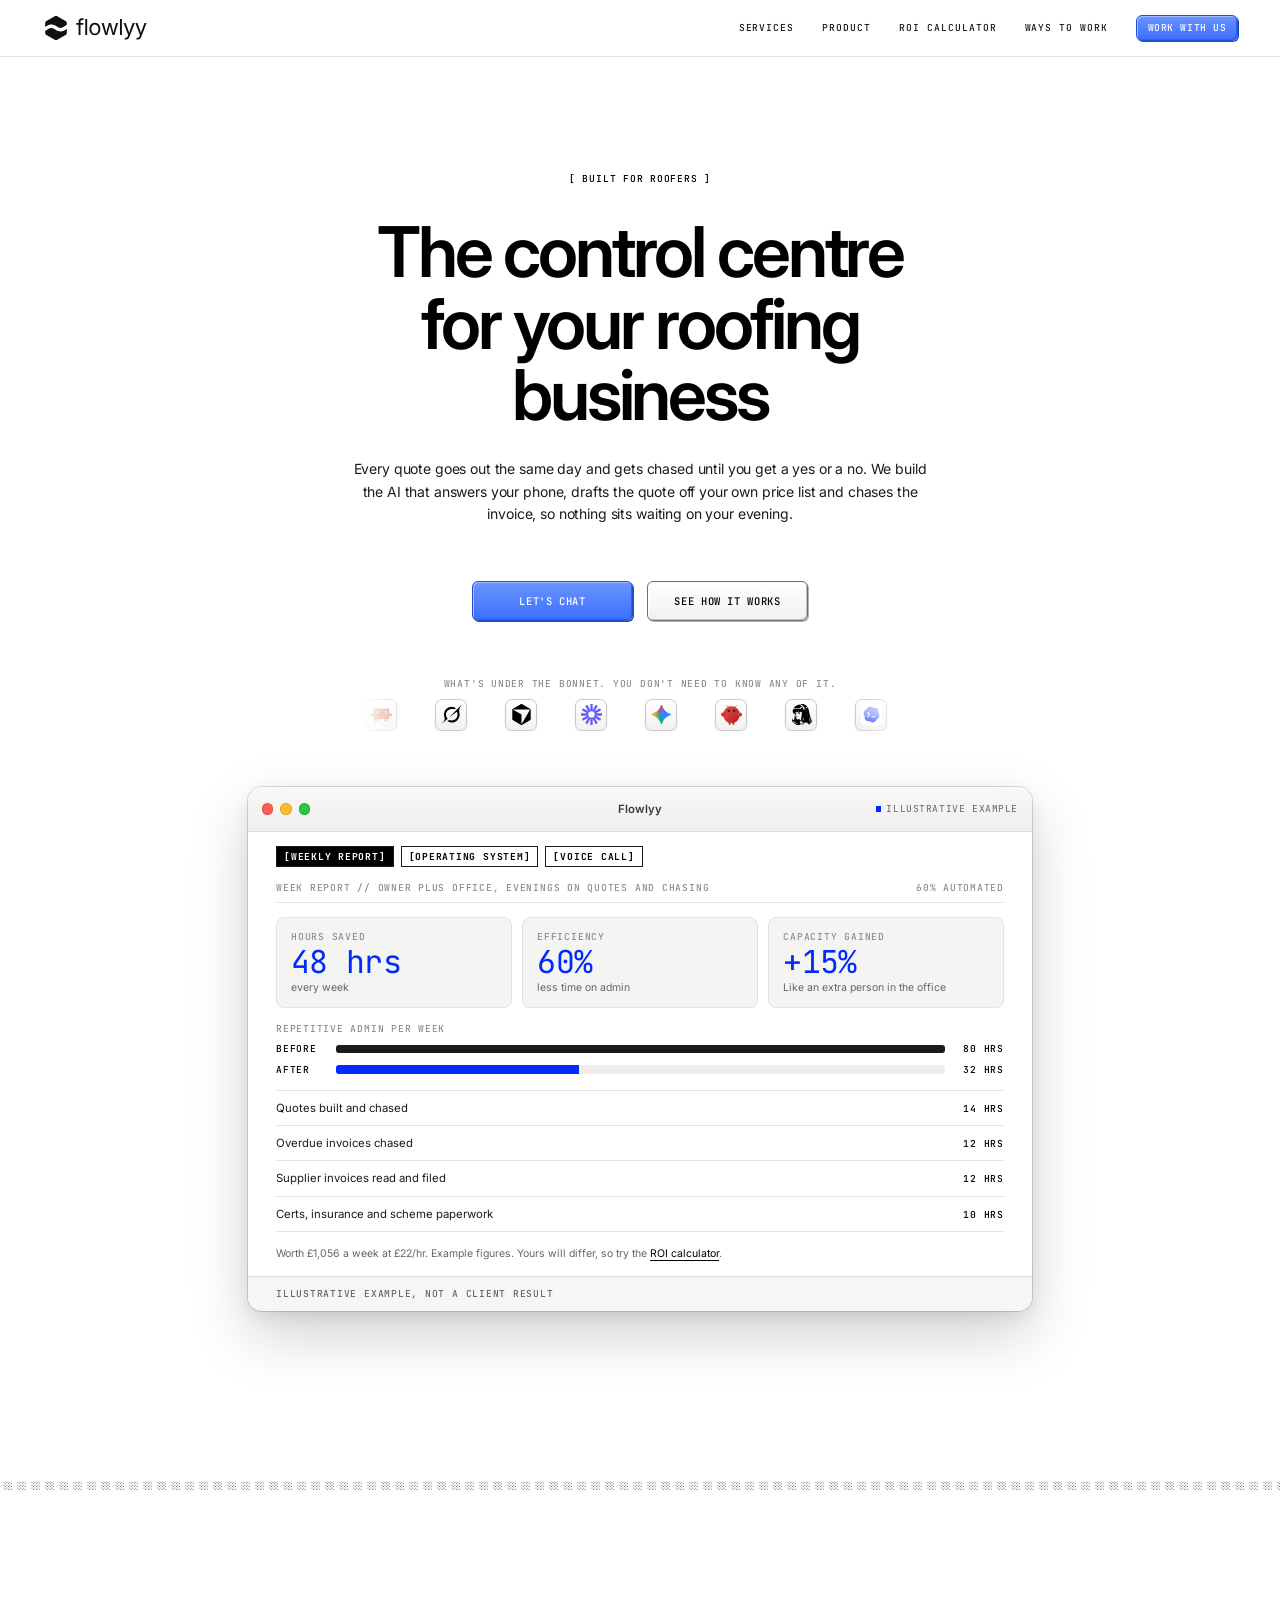
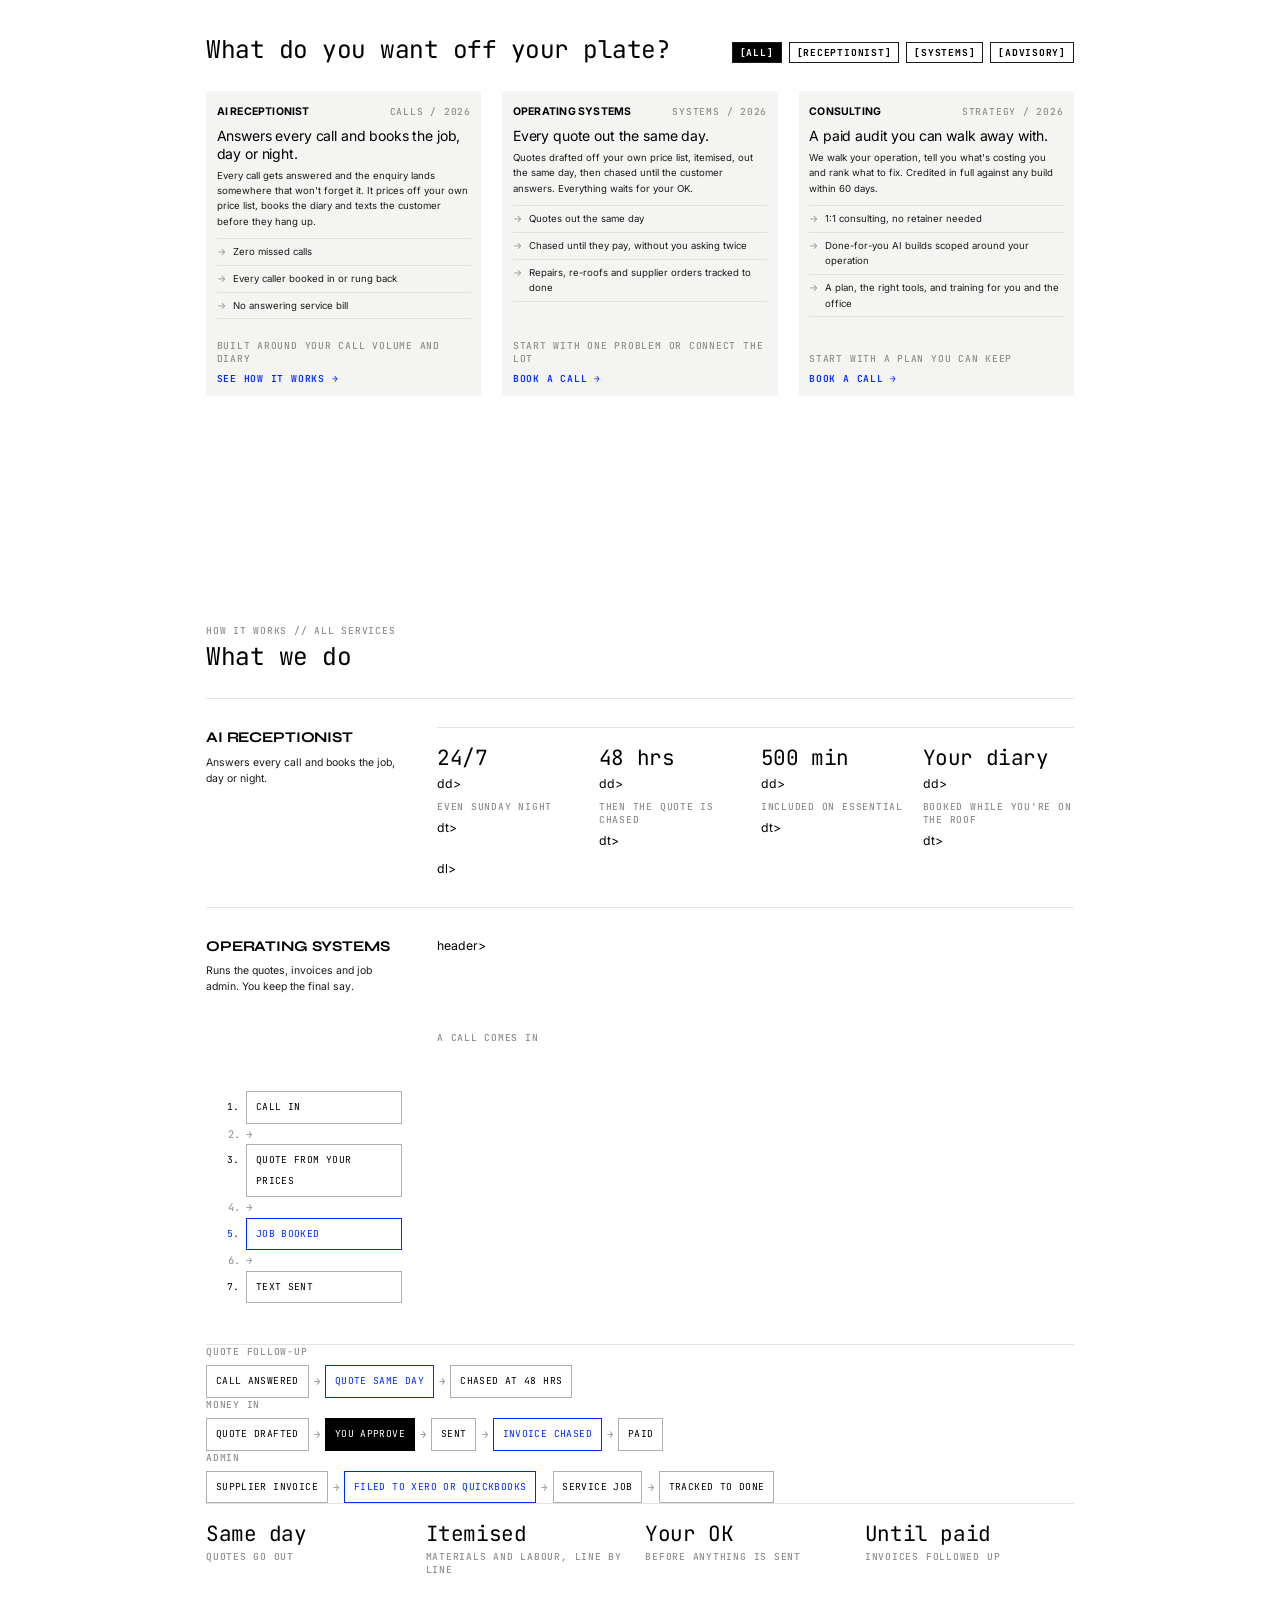
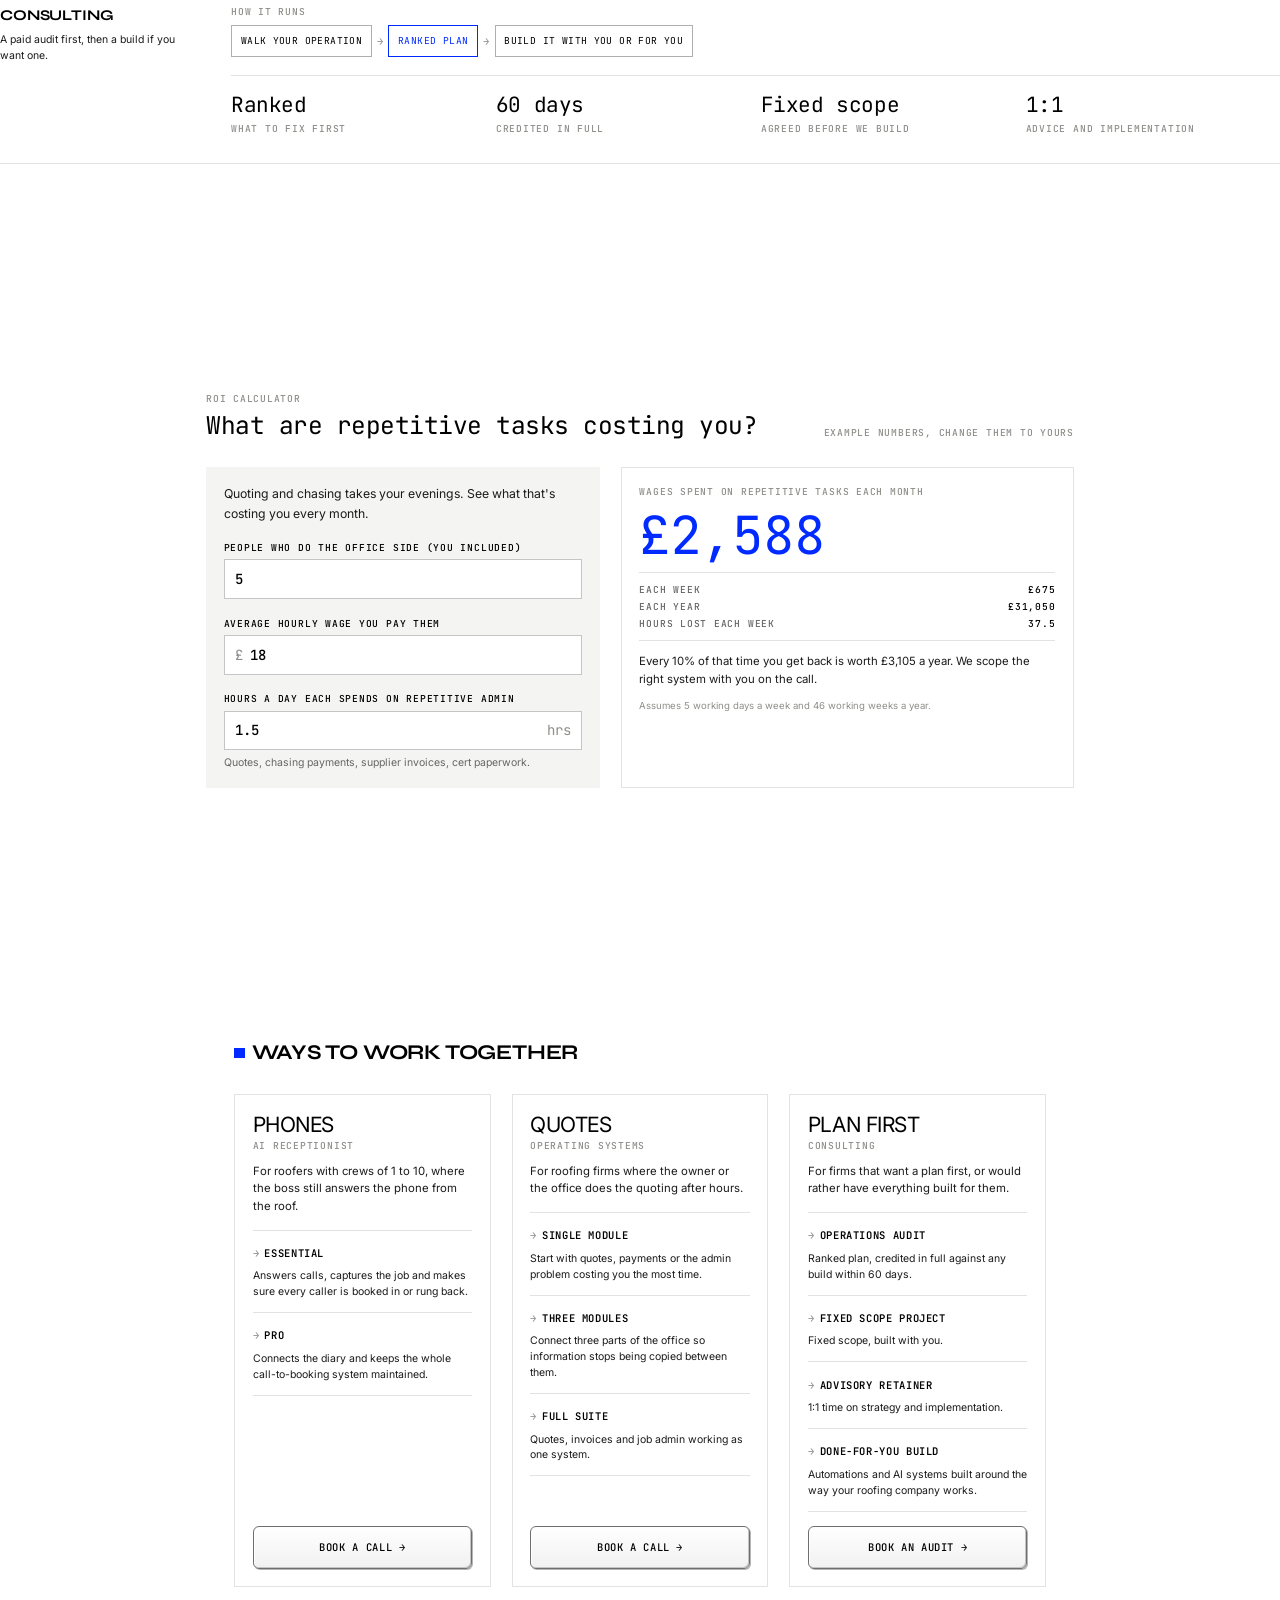
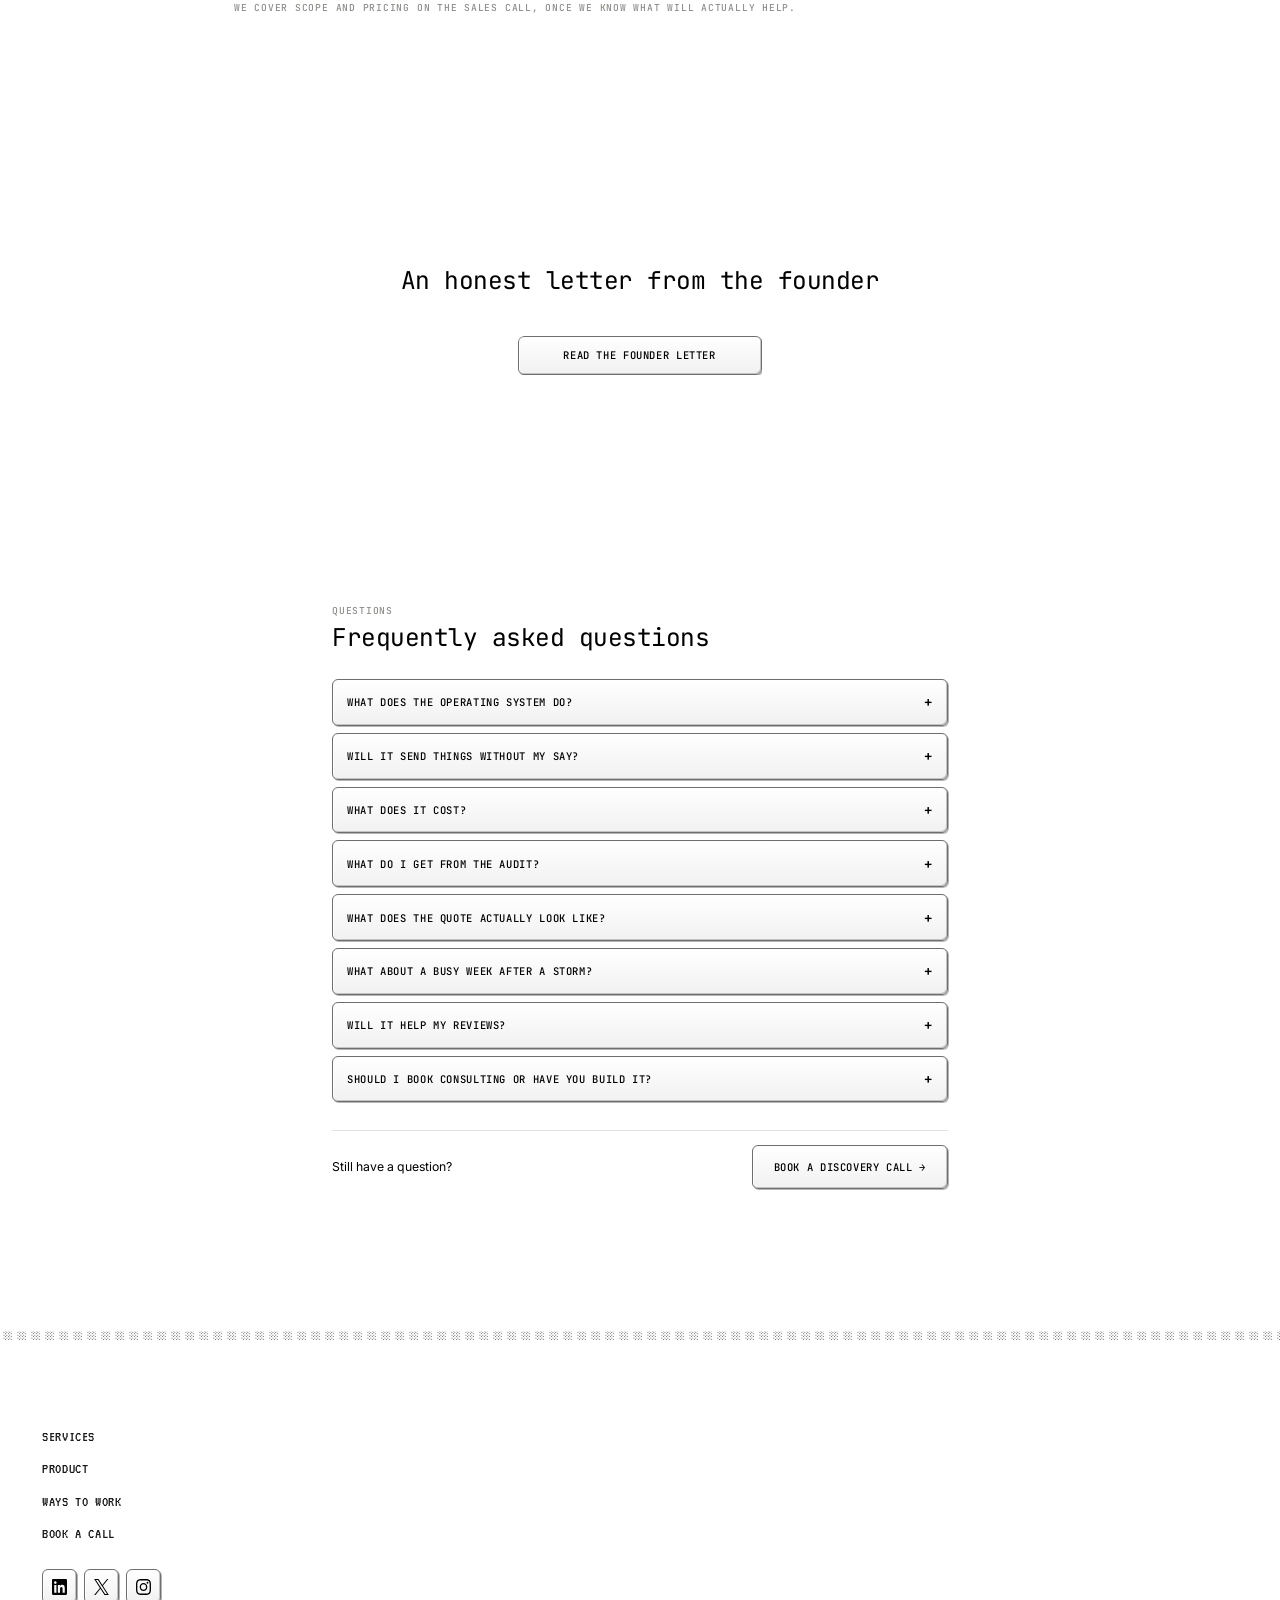
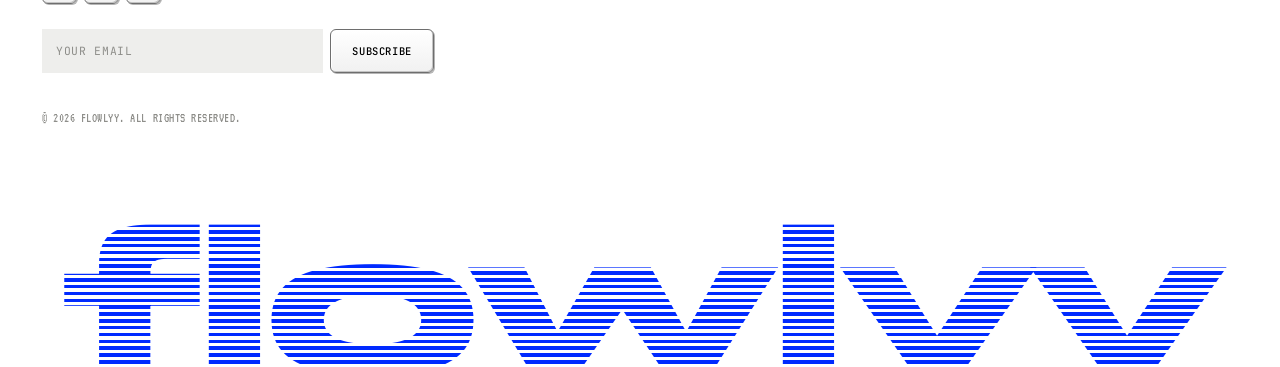
==== commit 5ac1bab5: "Restore homepage content after pixel removal" ====
--- a/index.html
+++ b/index.html
@@ -328,7 +328,22 @@
             </header>
             <div class="wwd__body">
               <div class="flow">
-                <span class="label label--caption">A call comes in</span>
+                <dl class="stats">
+<div><dd class="stats__value display">24/7</dd>dd><dt class="label label--caption">Even Sunday night</dt>dt></div>
+<div><dd class="stats__value display">48 hrs</dd>dd><dt class="label label--caption">Then the quote is chased</dt>dt></div>
+<div><dd class="stats__value display">500 min</dd>dd><dt class="label label--caption">Included on Essential</dt>dt></div>
+<div><dd class="stats__value display">Your diary</dd>dd><dt class="label label--caption">Booked while you're on the roof</dt>dt></div>
+                </dl>dl>
+              </div>
+          </article>
+
+<article class="wwd__row">
+<header class="wwd__head">
+<h3>Operating Systems</h3>
+<p>Runs the quotes, invoices and job admin. You keep the final say.</p>
+</header>header>
+<div class="wwd__body">
+</p></h3></div><span class="label label--caption">A call comes in</span>
                 <ol><li class="flow__node">Call in</li><li class="flow__arrow" aria-hidden="true">&rarr;</li><li class="flow__node">Quote from your prices</li><li class="flow__arrow" aria-hidden="true">&rarr;</li><li class="flow__node flow__node--key">Job booked</li><li class="flow__arrow" aria-hidden="true">&rarr;</li><li class="flow__node">Text sent</li></ol>
               </div>
 
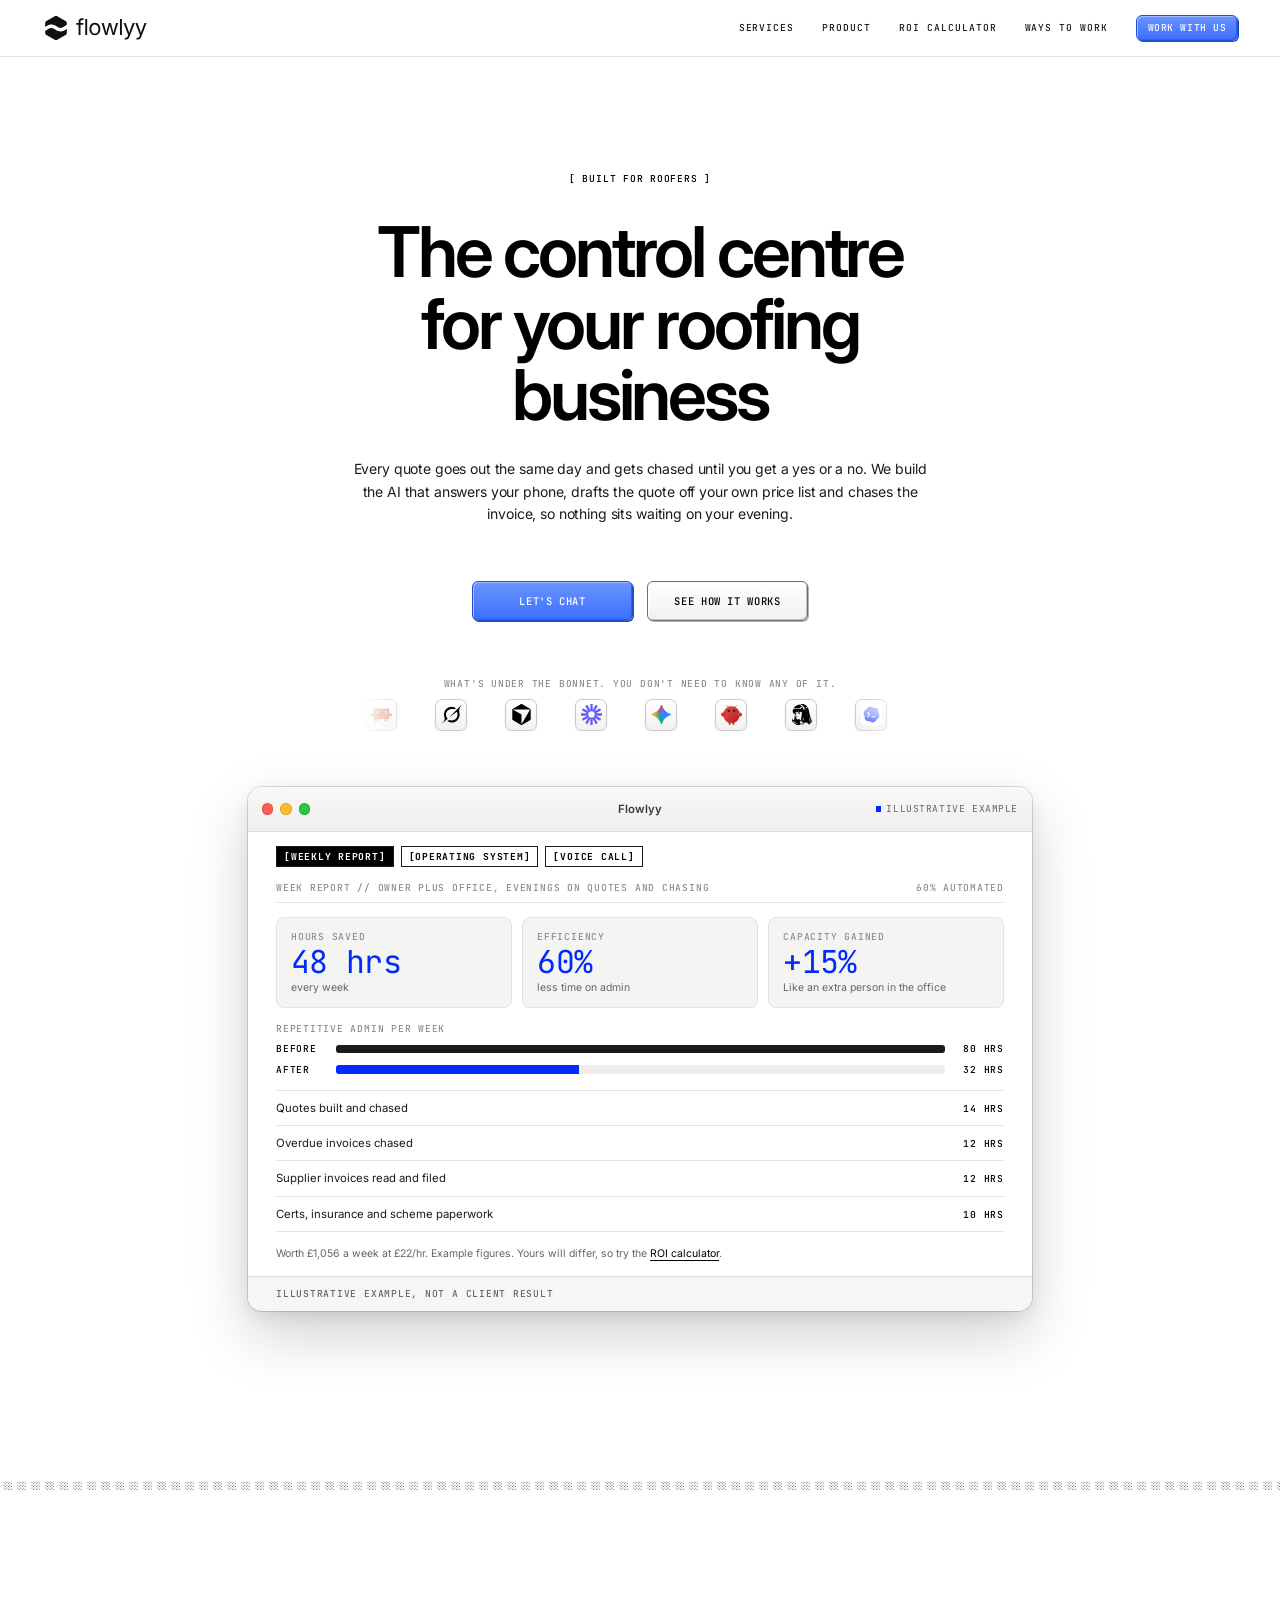
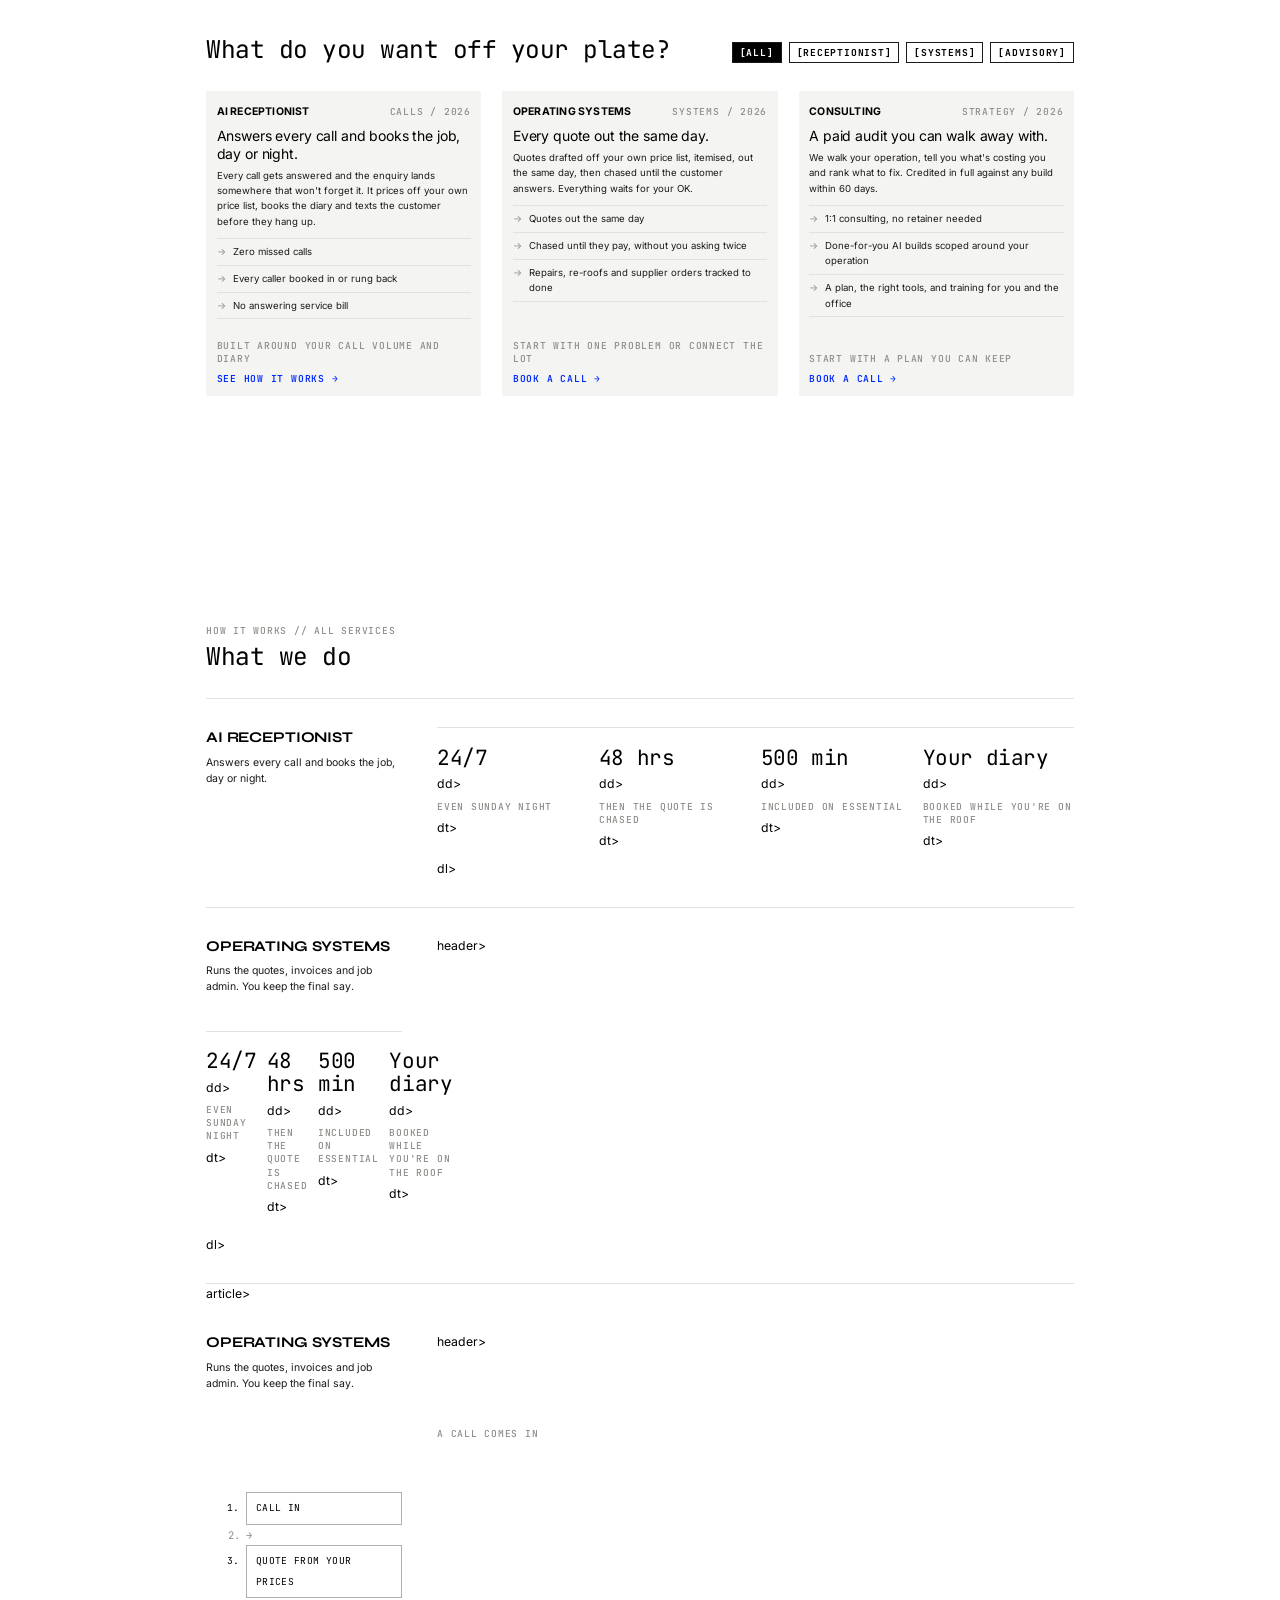
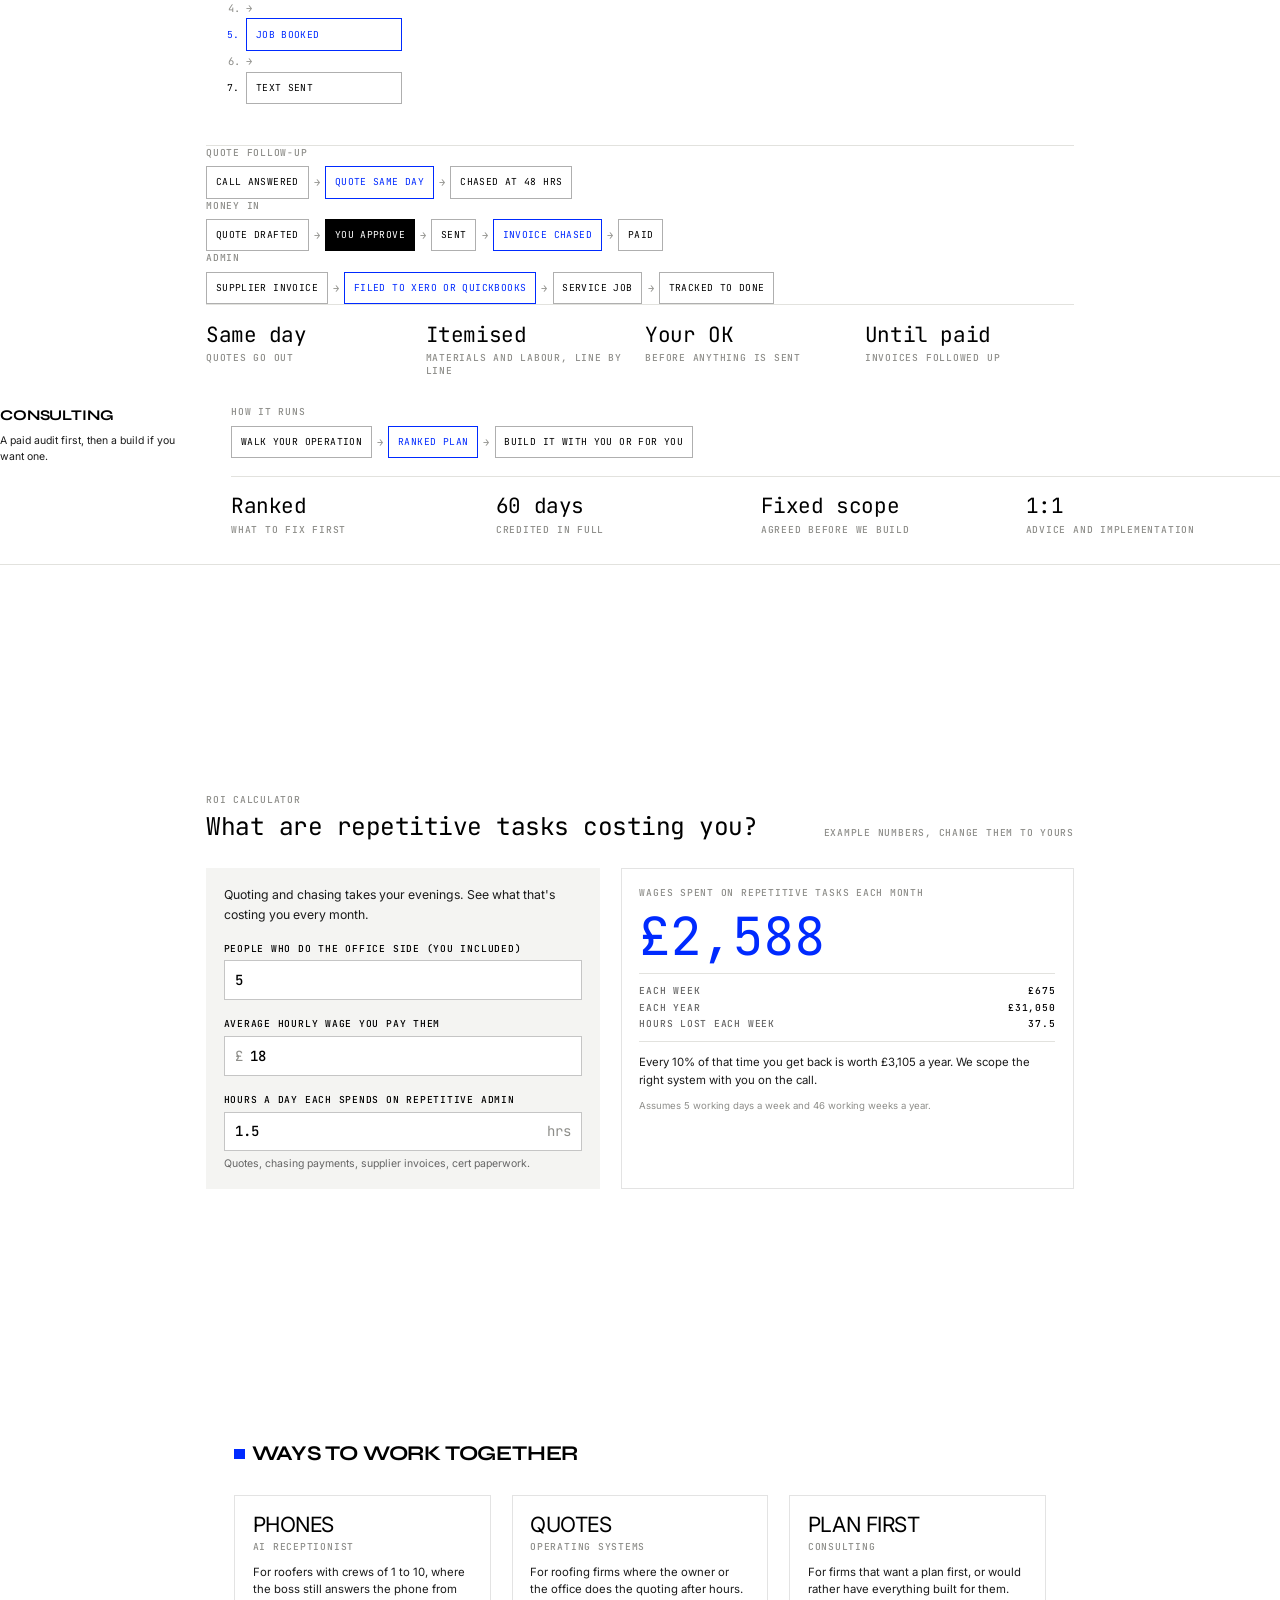
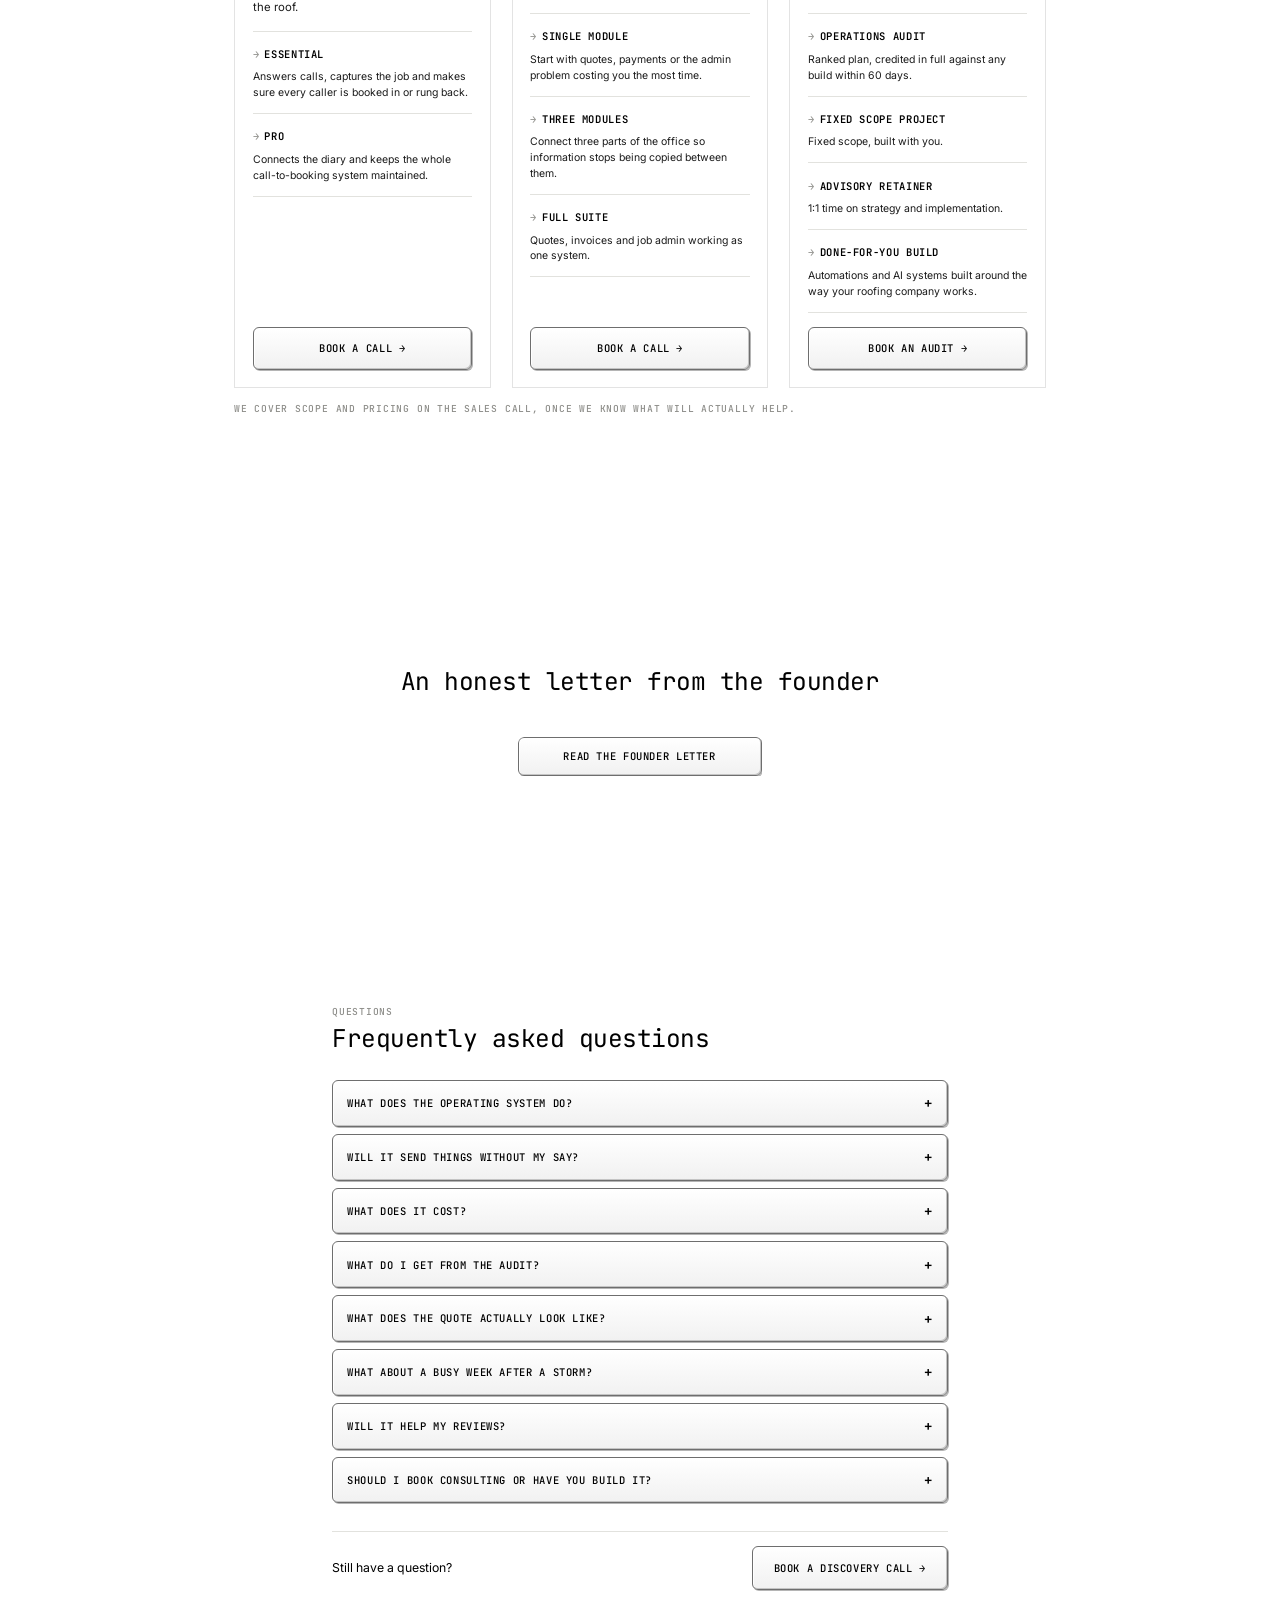
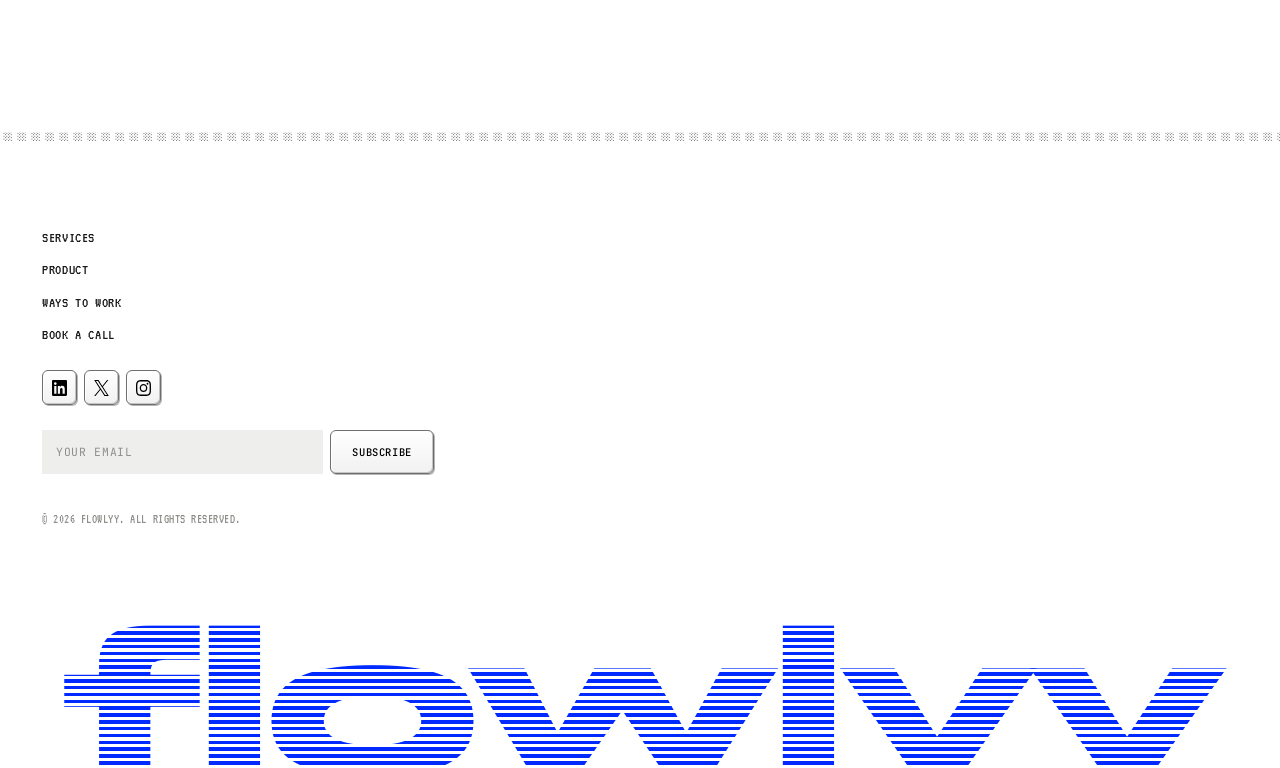
==== commit 1ea57b94: "Remove homepage pixel and restore content Removed Facebook Pixel tracking code from the HTML file." ====
--- a/index.html
+++ b/index.html
@@ -9,22 +9,7 @@
   <meta name="theme-color" content="#FFFFFF">
 
   
-  <!-- Meta Pixel -->
-  <script>
-    !function(f,b,e,v,n,t,s)
-    {if(f.fbq)return;n=f.fbq=function(){n.callMethod?
-    n.callMethod.apply(n,arguments):n.queue.push(arguments)};
-    if(!f._fbq)f._fbq=n;n.push=n;n.loaded=!0;n.version='2.0';
-    n.queue=[];t=b.createElement(e);t.async=!0;
-    t.src=v;s=b.getElementsByTagName(e)[0];
-    s.parentNode.insertBefore(t,s)}(window, document,'script',
-    'https://connect.facebook.net/en_US/fbevents.js');
-    fbq('init', '1587701063397395');
-    fbq('track', 'PageView');
-  </script>
-  <noscript><img height="1" width="1" style="display:none"
-    src="https://www.facebook.com/tr?id=1587701063397395&ev=PageView&noscript=1"
-  /></noscript>
+  
 
   <link rel="preconnect" href="https://fonts.googleapis.com">
   <link rel="preconnect" href="https://fonts.gstatic.com" crossorigin>
@@ -343,7 +328,22 @@
 <p>Runs the quotes, invoices and job admin. You keep the final say.</p>
 </header>header>
 <div class="wwd__body">
-</p></h3></div><span class="label label--caption">A call comes in</span>
+<dl class="stats">
+<div><dd class="stats__value display">24/7</dd>dd><dt class="label label--caption">Even Sunday night</dt>dt></div>
+<div><dd class="stats__value display">48 hrs</dd>dd><dt class="label label--caption">Then the quote is chased</dt>dt></div>
+<div><dd class="stats__value display">500 min</dd>dd><dt class="label label--caption">Included on Essential</dt>dt></div>
+<div><dd class="stats__value display">Your diary</dd>dd><dt class="label label--caption">Booked while you're on the roof</dt>dt></div>
+</dl>dl>
+</div>
+</article>article>
+
+<article class="wwd__row">
+<header class="wwd__head">
+<h3>Operating Systems</h3>
+<p>Runs the quotes, invoices and job admin. You keep the final say.</p>
+</header>header>
+<div class="wwd__body">
+</p></p></h3></div><span class="label label--caption">A call comes in</span>
                 <ol><li class="flow__node">Call in</li><li class="flow__arrow" aria-hidden="true">&rarr;</li><li class="flow__node">Quote from your prices</li><li class="flow__arrow" aria-hidden="true">&rarr;</li><li class="flow__node flow__node--key">Job booked</li><li class="flow__arrow" aria-hidden="true">&rarr;</li><li class="flow__node">Text sent</li></ol>
               </div>
 
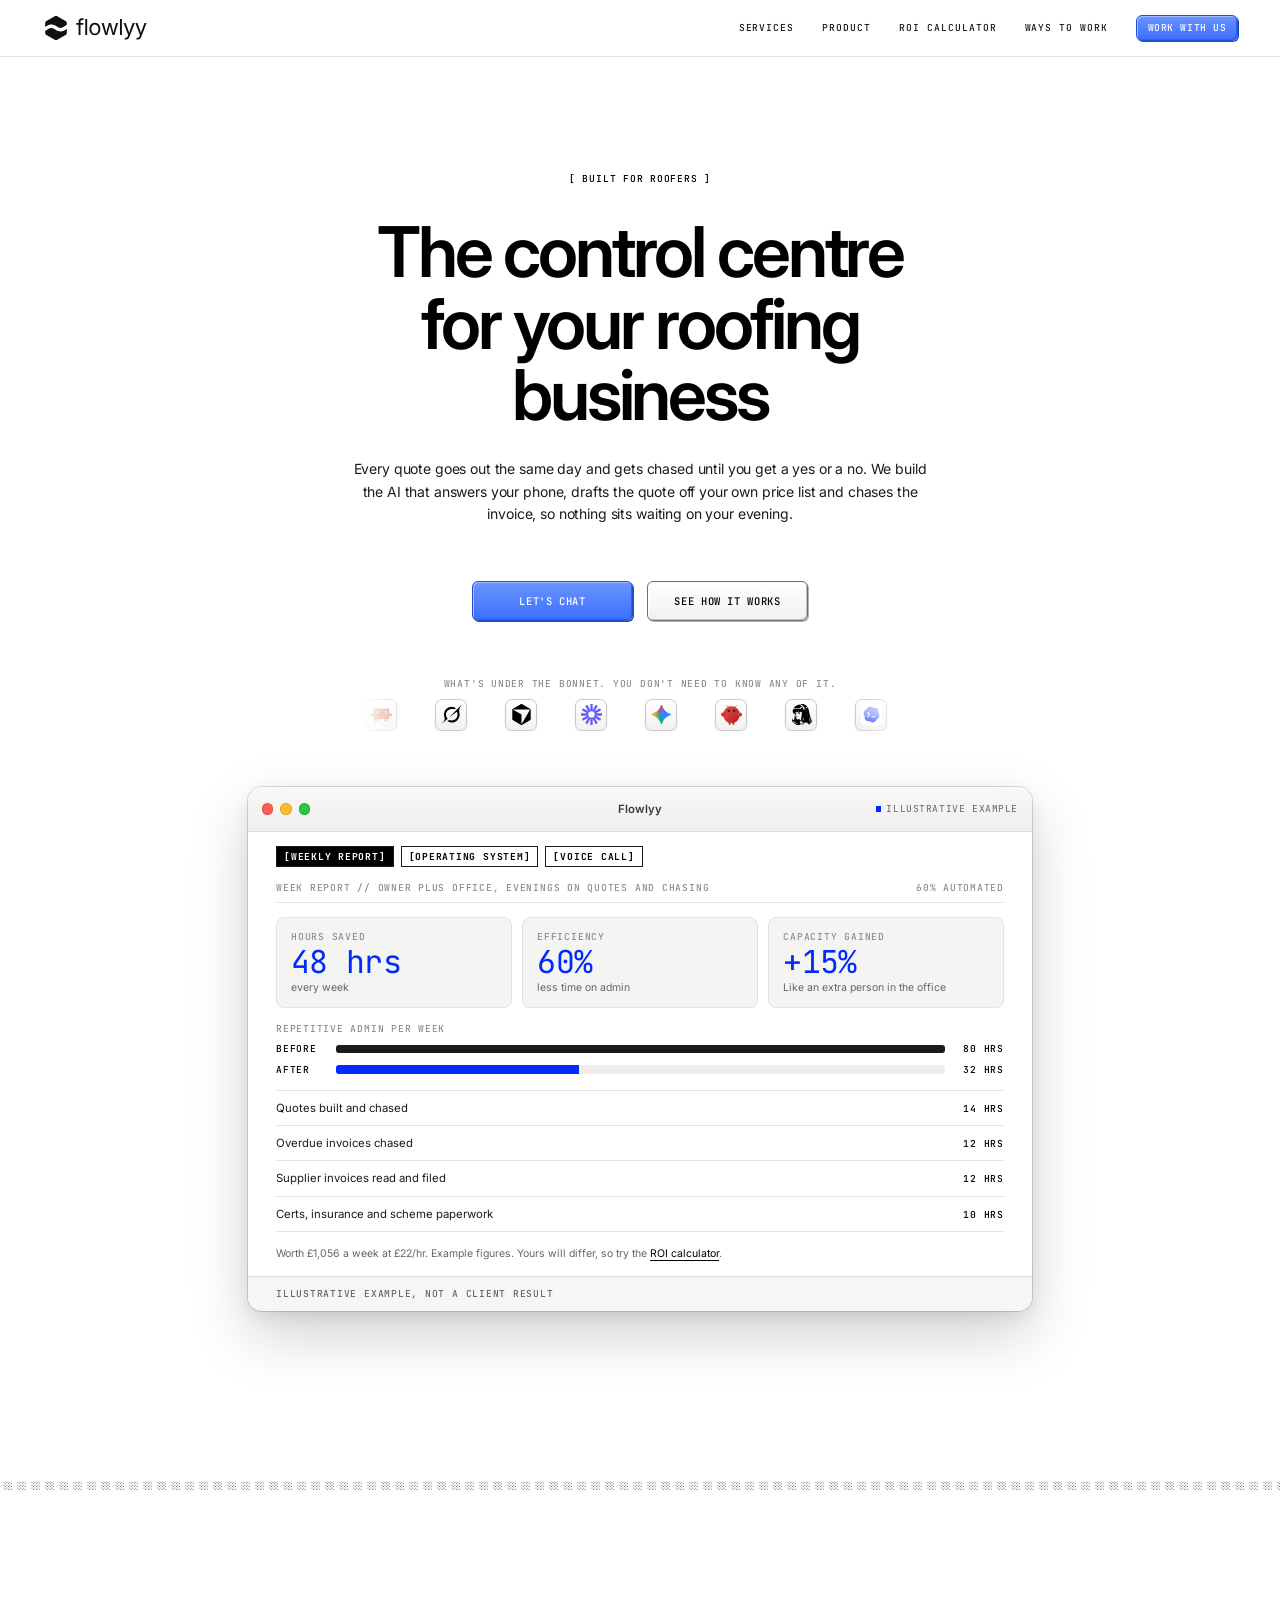
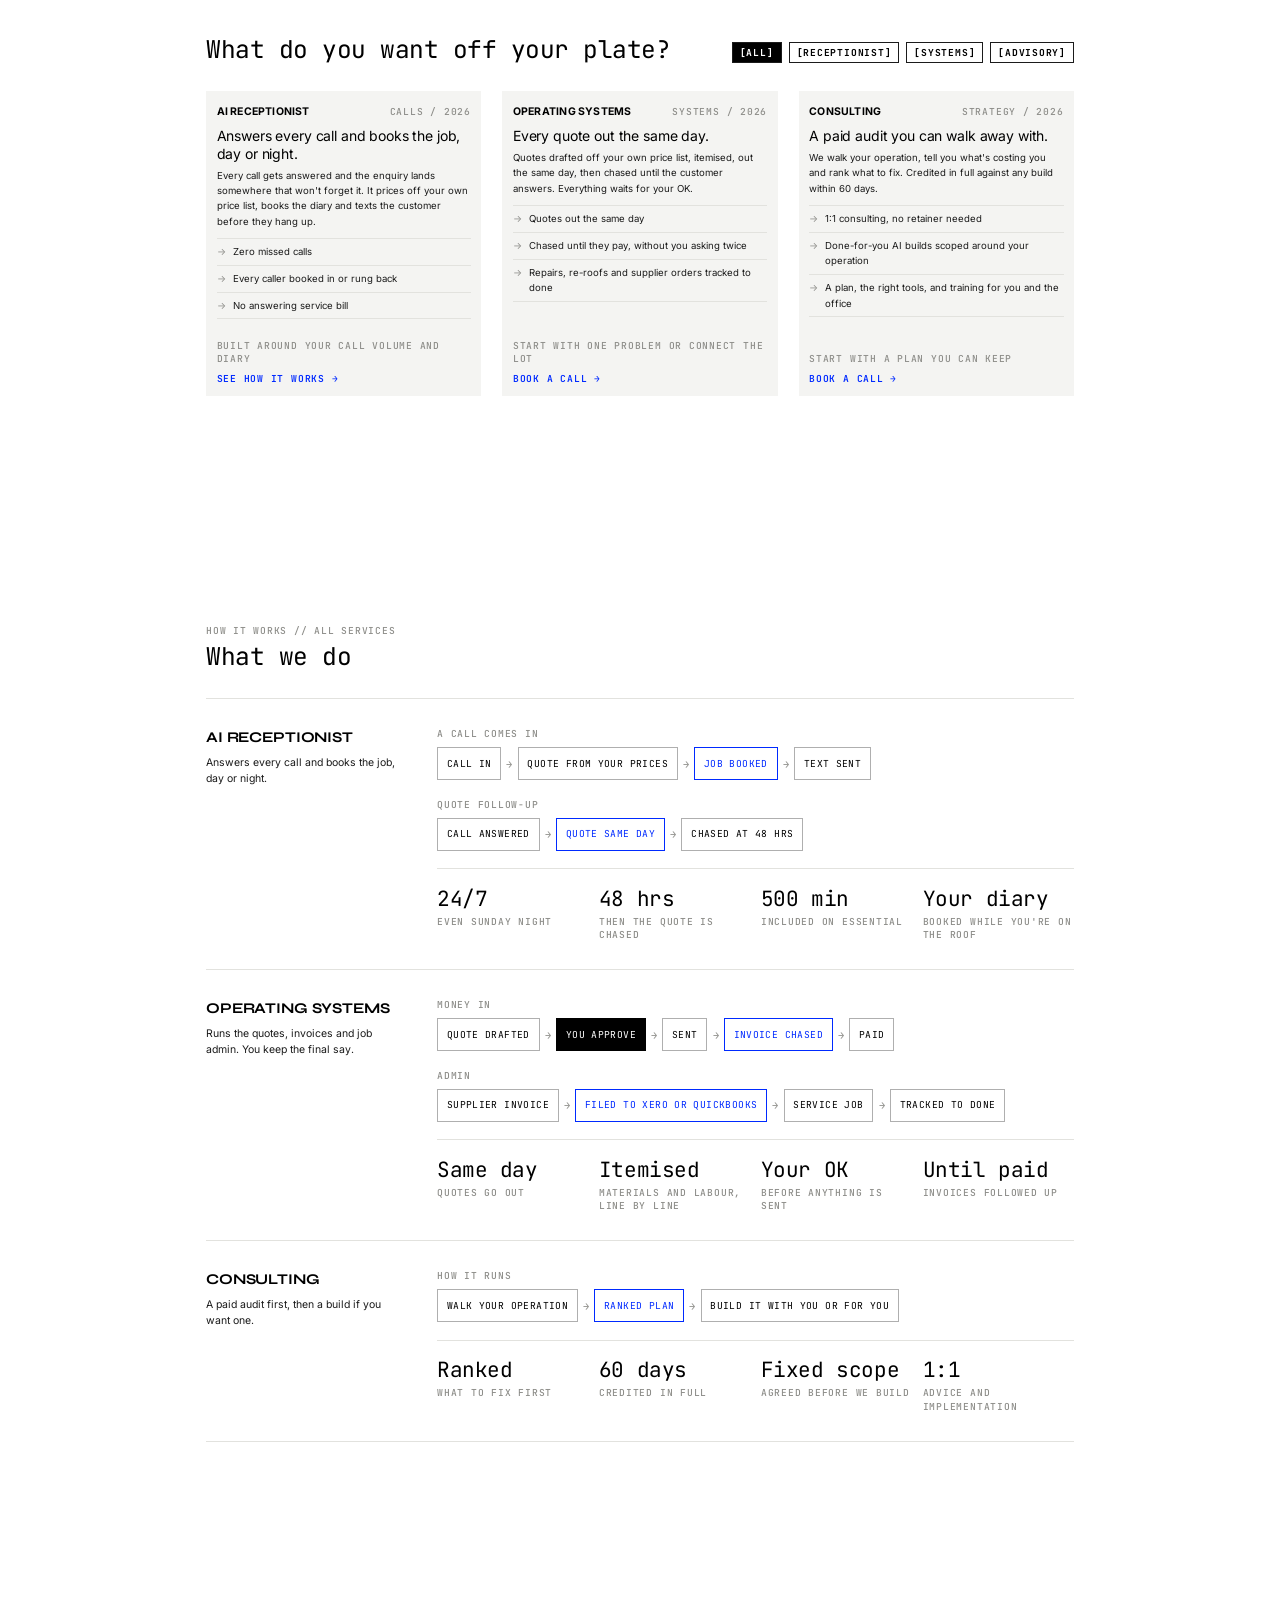
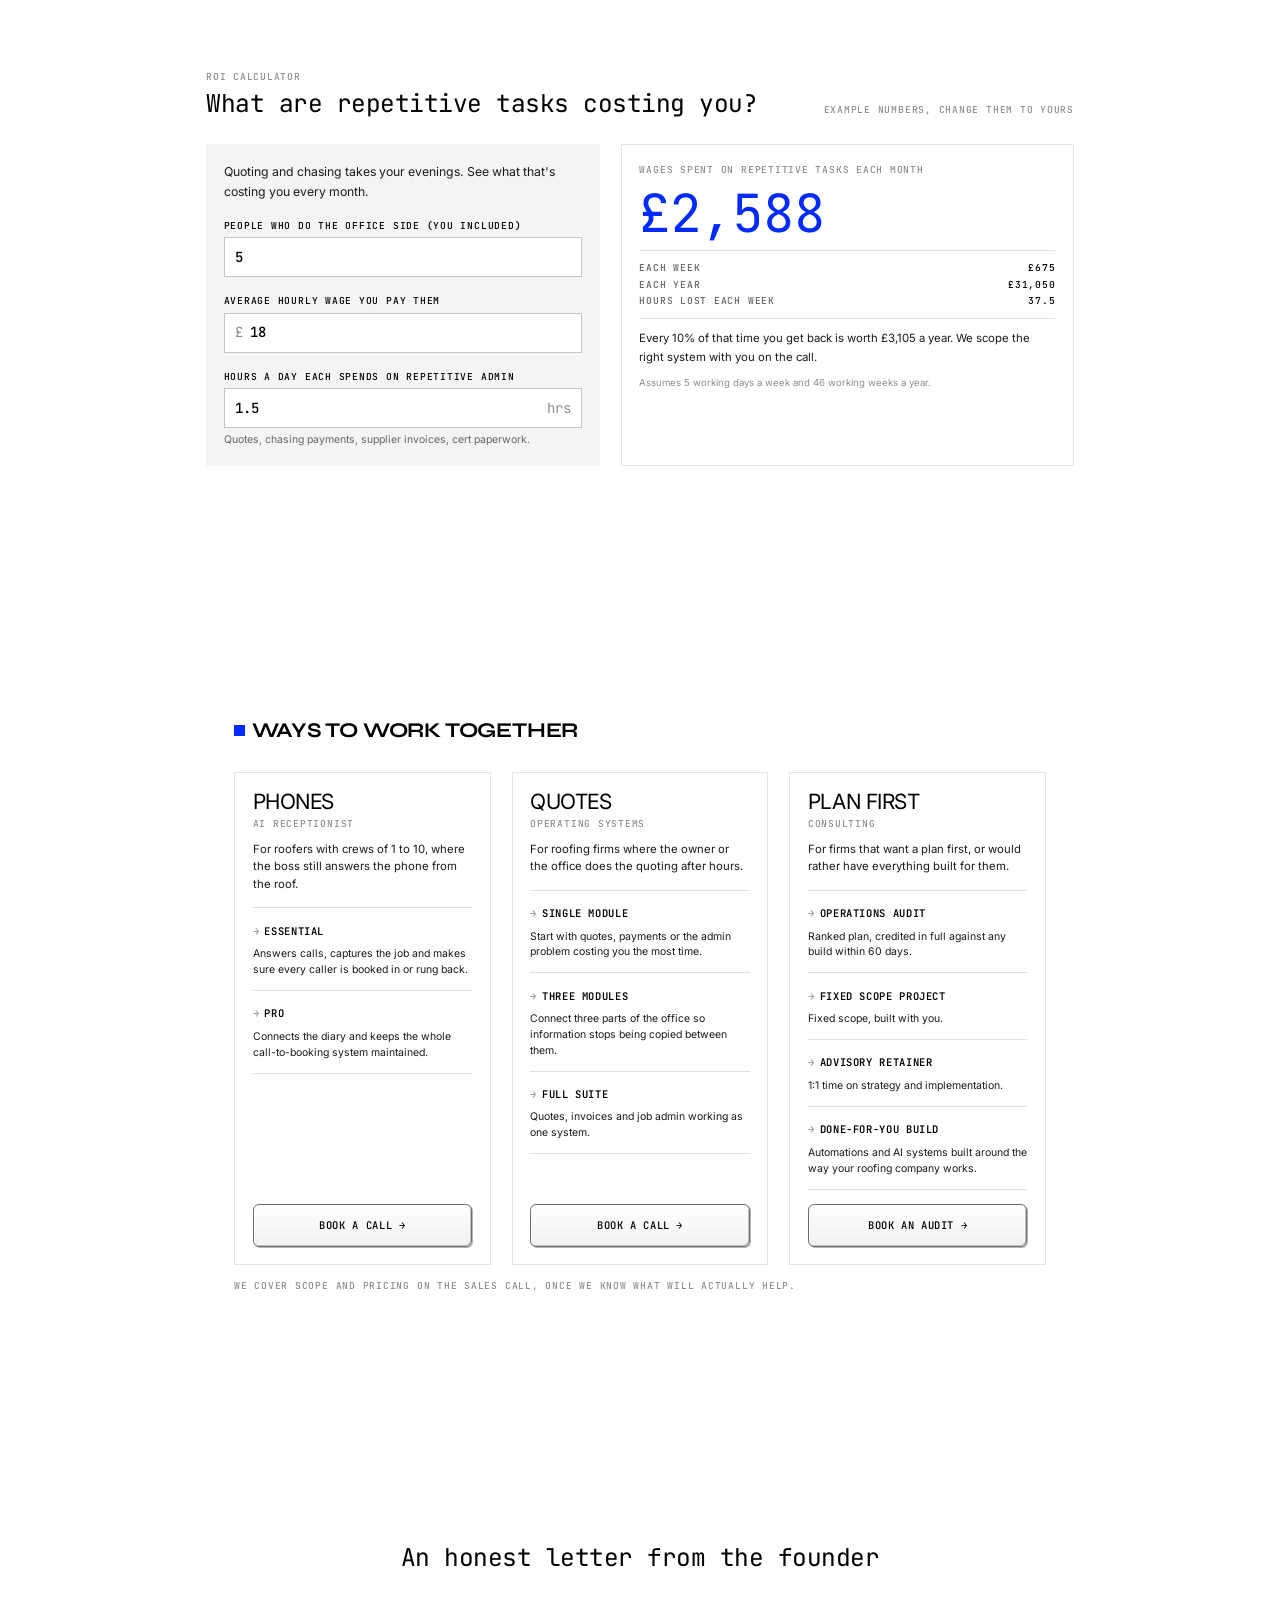
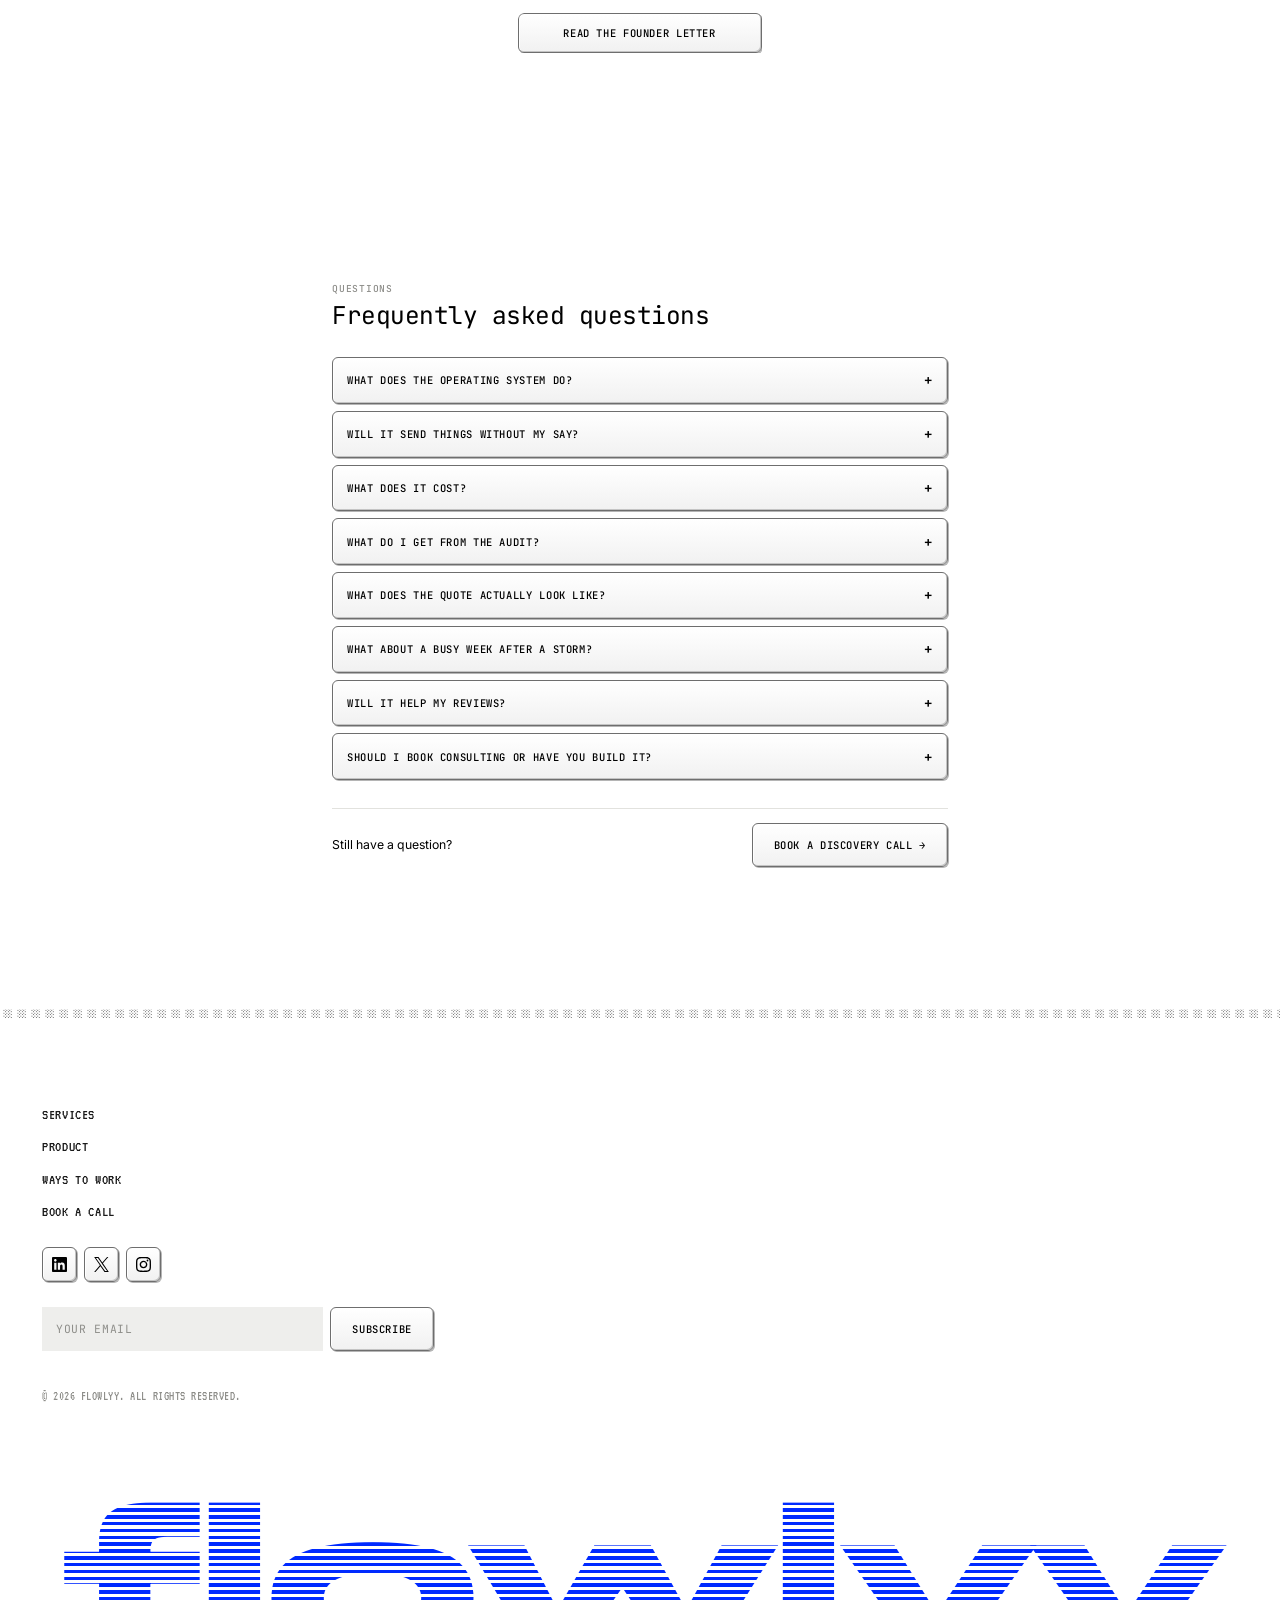
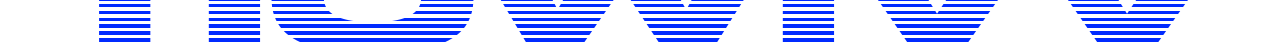
==== commit 49608698: "Refactor index.html for improved structure and content" ====
--- a/index.html
+++ b/index.html
@@ -8,8 +8,6 @@
   <meta name="description" content="Flowlyy answers every call and books the job, runs your quotes, invoices and job admin, and audits what your operation is losing. Built for UK roofing companies.">
   <meta name="theme-color" content="#FFFFFF">
 
-  
-  
 
   <link rel="preconnect" href="https://fonts.googleapis.com">
   <link rel="preconnect" href="https://fonts.gstatic.com" crossorigin>
@@ -18,6 +16,7 @@
 </head>
 <body id="top">
   <a class="skip-link label" href="#main">Skip to content</a>
+
 
   <header class="site-header">
     <div class="wrap site-header__inner">
@@ -33,6 +32,7 @@
     </div>
   </header>
 
+
   <main id="main">
     <!-- Hero -->
     <section class="wrap hero" aria-labelledby="hero-title">
@@ -40,16 +40,20 @@
         <span class="badge">[ Built for Roofers ]</span>
       </div>
 
+
       <h1 id="hero-title" class="display display--2xl">The control centre<br>for your roofing<br>business</h1>
+
 
       <p class="hero__lede">
         Every quote goes out the same day and gets chased until you get a yes or a no. We build the AI that answers your phone, drafts the quote off your own price list and chases the invoice, so nothing sits waiting on your evening.
       </p>
 
+
       <div class="hero__actions">
         <a class="btn btn--blue btn--lg" href="fit-check/">Let's chat</a>
         <a class="btn btn--lg" href="#product">See how it works</a>
       </div>
+
 
       <!-- Tools marquee -->
       <div class="marquee" role="group" aria-label="What's under the bonnet">
@@ -78,6 +82,7 @@
         </div>
       </div>
 
+
       <!-- Demo window (static, illustrative). Report numbers: 8 people x 2 hrs/day x 5 days = 80 hrs/week; 60% automated = 48 hrs saved; 80 -> 32 hrs; 48 / 40 = 1.2 extra people = +15% of 8; 48 x £22 = £1,056 -->
       <div class="mac" role="region" aria-label="Example weekly report, operating system and AI receptionist call">
         <div class="mac__bar">
@@ -86,6 +91,7 @@
           <span class="mac__live"><span class="dot" aria-hidden="true"></span>Illustrative example</span>
         </div>
 
+
         <div class="mac__body">
           <div class="mac__tabs" role="group" aria-label="Choose a view">
             <button class="chip" type="button" data-tab="report" aria-pressed="true">[Weekly report]</button>
@@ -93,11 +99,13 @@
             <button class="chip" type="button" data-tab="call" aria-pressed="false">[Voice call]</button>
           </div>
 
+
           <div class="mac__panel" data-panel="report">
             <div class="mac__meta label">
               <span>Week report // Owner plus office, evenings on quotes and chasing</span>
               <span>60% automated</span>
             </div>
+
 
             <div class="metrics">
               <div class="metric">
@@ -117,11 +125,13 @@
               </div>
             </div>
 
+
             <div class="bars">
               <span class="label label--caption">Repetitive admin per week</span>
               <div class="bar-row"><span class="label">Before</span><div class="bar"><i style="width:100%"></i></div><span class="label">80 hrs</span></div>
               <div class="bar-row"><span class="label">After</span><div class="bar bar--after"><i style="width:40%"></i></div><span class="label">32 hrs</span></div>
             </div>
+
 
             <ul class="breakdown">
               <li><span>Quotes built and chased</span><b class="label">14 hrs</b></li>
@@ -130,14 +140,17 @@
               <li><span>Certs, insurance and scheme paperwork</span><b class="label">10 hrs</b></li>
             </ul>
 
+
             <p class="mac__note">Worth £1,056 a week at £22/hr. Example figures. Yours will differ, so try the <a href="#calculator">ROI calculator</a>.</p>
           </div>
+
 
           <div class="mac__panel" data-panel="os" hidden>
             <div class="mac__meta label">
               <span>Operating system // Tuesday 07:12</span>
               <span>Everything drafted for approval</span>
             </div>
+
 
             <div class="metrics">
               <div class="metric">
@@ -156,6 +169,7 @@
                 <span class="metric__sub">job slipping</span>
               </div>
             </div>
+
 
             <ul class="queue">
               <li>
@@ -185,8 +199,10 @@
               </li>
             </ul>
 
+
             <p class="mac__note">It does the typing. You keep the final say. Example data.</p>
           </div>
+
 
           <div class="mac__panel" data-panel="call" hidden>
             <div class="mac__meta label">
@@ -204,13 +220,16 @@
           </div>
         </div>
 
+
         <div class="mac__foot label">
           <span>Illustrative example, not a client result</span>
         </div>
       </div>
     </section>
 
+
     <div class="divider" role="separator" aria-hidden="true"></div>
+
 
     <!-- Products -->
     <section class="section section--pure section--compact" id="services" aria-labelledby="product-title">
@@ -226,6 +245,7 @@
             <button class="chip" type="button" data-filter="advisory" aria-pressed="false">[Advisory]</button>
           </div>
         </div>
+
 
         <div class="grid grid--3">
           <!-- 01 AI Receptionist -->
@@ -249,6 +269,7 @@
             </div>
           </article>
 
+
           <!-- 02 Operating Systems -->
           <article class="card" data-category="systems">
             <div class="card__body">
@@ -270,6 +291,7 @@
             </div>
           </article>
 
+
           <!-- 03 Consulting -->
           <article class="card" data-category="advisory">
             <div class="card__body">
@@ -292,8 +314,10 @@
           </article>
         </div>
 
+
       </div>
     </section>
+
 
     <!-- Specimen grid -->
     <section class="section section--pure section--compact" id="product" aria-labelledby="specs-title">
@@ -304,6 +328,7 @@
             <h2 id="specs-title" class="display display--lg">What we do</h2>
           </div>
         </div>
+
 
         <div class="wwd">
           <article class="wwd__row">
@@ -313,54 +338,44 @@
             </header>
             <div class="wwd__body">
               <div class="flow">
-                <dl class="stats">
-<div><dd class="stats__value display">24/7</dd>dd><dt class="label label--caption">Even Sunday night</dt>dt></div>
-<div><dd class="stats__value display">48 hrs</dd>dd><dt class="label label--caption">Then the quote is chased</dt>dt></div>
-<div><dd class="stats__value display">500 min</dd>dd><dt class="label label--caption">Included on Essential</dt>dt></div>
-<div><dd class="stats__value display">Your diary</dd>dd><dt class="label label--caption">Booked while you're on the roof</dt>dt></div>
-                </dl>dl>
-              </div>
-          </article>
-
-<article class="wwd__row">
-<header class="wwd__head">
-<h3>Operating Systems</h3>
-<p>Runs the quotes, invoices and job admin. You keep the final say.</p>
-</header>header>
-<div class="wwd__body">
-<dl class="stats">
-<div><dd class="stats__value display">24/7</dd>dd><dt class="label label--caption">Even Sunday night</dt>dt></div>
-<div><dd class="stats__value display">48 hrs</dd>dd><dt class="label label--caption">Then the quote is chased</dt>dt></div>
-<div><dd class="stats__value display">500 min</dd>dd><dt class="label label--caption">Included on Essential</dt>dt></div>
-<div><dd class="stats__value display">Your diary</dd>dd><dt class="label label--caption">Booked while you're on the roof</dt>dt></div>
-</dl>dl>
-</div>
-</article>article>
-
-<article class="wwd__row">
-<header class="wwd__head">
-<h3>Operating Systems</h3>
-<p>Runs the quotes, invoices and job admin. You keep the final say.</p>
-</header>header>
-<div class="wwd__body">
-</p></p></h3></div><span class="label label--caption">A call comes in</span>
+                <span class="label label--caption">A call comes in</span>
                 <ol><li class="flow__node">Call in</li><li class="flow__arrow" aria-hidden="true">&rarr;</li><li class="flow__node">Quote from your prices</li><li class="flow__arrow" aria-hidden="true">&rarr;</li><li class="flow__node flow__node--key">Job booked</li><li class="flow__arrow" aria-hidden="true">&rarr;</li><li class="flow__node">Text sent</li></ol>
               </div>
+
 
               <div class="flow">
                 <span class="label label--caption">Quote follow-up</span>
                 <ol><li class="flow__node">Call answered</li><li class="flow__arrow" aria-hidden="true">&rarr;</li><li class="flow__node flow__node--key">Quote same day</li><li class="flow__arrow" aria-hidden="true">&rarr;</li><li class="flow__node">Chased at 48 hrs</li></ol>
               </div>
 
+
+              <dl class="stats">
+                <div><dd class="stats__value display">24/7</dd><dt class="label label--caption">Even Sunday night</dt></div>
+                <div><dd class="stats__value display">48 hrs</dd><dt class="label label--caption">Then the quote is chased</dt></div>
+                <div><dd class="stats__value display">500 min</dd><dt class="label label--caption">Included on Essential</dt></div>
+                <div><dd class="stats__value display">Your diary</dd><dt class="label label--caption">Booked while you're on the roof</dt></div>
+              </dl>
+            </div>
+          </article>
+
+
+          <article class="wwd__row">
+            <header class="wwd__head">
+              <h3>Operating Systems</h3>
+              <p>Runs the quotes, invoices and job admin. You keep the final say.</p>
+            </header>
+            <div class="wwd__body">
               <div class="flow">
                 <span class="label label--caption">Money in</span>
                 <ol><li class="flow__node">Quote drafted</li><li class="flow__arrow" aria-hidden="true">&rarr;</li><li class="flow__node flow__node--gate">You approve</li><li class="flow__arrow" aria-hidden="true">&rarr;</li><li class="flow__node">Sent</li><li class="flow__arrow" aria-hidden="true">&rarr;</li><li class="flow__node flow__node--key">Invoice chased</li><li class="flow__arrow" aria-hidden="true">&rarr;</li><li class="flow__node">Paid</li></ol>
               </div>
 
+
               <div class="flow">
                 <span class="label label--caption">Admin</span>
                 <ol><li class="flow__node">Supplier invoice</li><li class="flow__arrow" aria-hidden="true">&rarr;</li><li class="flow__node flow__node--key">Filed to Xero or QuickBooks</li><li class="flow__arrow" aria-hidden="true">&rarr;</li><li class="flow__node">Service job</li><li class="flow__arrow" aria-hidden="true">&rarr;</li><li class="flow__node">Tracked to done</li></ol>
               </div>
+
 
               <dl class="stats">
                 <div><dd class="stats__value display">Same day</dd><dt class="label label--caption">Quotes go out</dt></div>
@@ -370,6 +385,7 @@
               </dl>
             </div>
           </article>
+
 
           <article class="wwd__row">
             <header class="wwd__head">
@@ -382,6 +398,7 @@
                 <ol><li class="flow__node">Walk your operation</li><li class="flow__arrow" aria-hidden="true">&rarr;</li><li class="flow__node flow__node--key">Ranked plan</li><li class="flow__arrow" aria-hidden="true">&rarr;</li><li class="flow__node">Build it with you or for you</li></ol>
               </div>
 
+
               <dl class="stats">
                 <div><dd class="stats__value display">Ranked</dd><dt class="label label--caption">What to fix first</dt></div>
                 <div><dd class="stats__value display">60 days</dd><dt class="label label--caption">Credited in full</dt></div>
@@ -393,6 +410,7 @@
         </div>
       </div>
     </section>
+
 
     <!-- ROI calculator -->
     <section class="section section--pure section--compact" id="calculator" aria-labelledby="calc-title">
@@ -405,9 +423,11 @@
           <span class="label label--caption">Example numbers, change them to yours</span>
         </div>
 
+
         <div class="calc">
           <form class="calc__inputs" id="calc-form" novalidate>
             <p class="calc__intro">Quoting and chasing takes your evenings. See what that's costing you every month.</p>
+
 
             <div class="calc__field">
               <label class="label" for="calc-people">People who do the office side (you included)</label>
@@ -415,6 +435,7 @@
                 <input id="calc-people" name="people" type="number" inputmode="numeric" min="0" step="1" value="5">
               </div>
             </div>
+
 
             <div class="calc__field">
               <label class="label" for="calc-wage">Average hourly wage you pay them</label>
@@ -424,6 +445,7 @@
               </div>
             </div>
 
+
             <div class="calc__field">
               <label class="label" for="calc-hours">Hours a day each spends on repetitive admin</label>
               <div class="calc__input field-frame">
@@ -433,6 +455,7 @@
               <span class="calc__hint">Quotes, chasing payments, supplier invoices, cert paperwork.</span>
             </div>
           </form>
+
 
           <div class="calc__result" role="status" aria-live="polite">
             <span class="label label--caption">Wages spent on repetitive tasks each month</span>
@@ -449,6 +472,7 @@
       </div>
     </section>
 
+
     <!-- Ways to work together -->
     <section class="section section--compact" id="pricing" aria-labelledby="pricing-title">
       <div class="wrap">
@@ -456,6 +480,7 @@
           <div class="ledger__head">
             <h2 id="pricing-title">Ways to work together</h2>
           </div>
+
 
           <div class="tiers">
           <article class="tier">
@@ -477,6 +502,7 @@
             <a class="btn tier__cta" href="https://cal.com/divine-uchenna-amakiri/discovery-call">Book a call →</a>
           </article>
 
+
           <article class="tier">
             <header class="tier__head">
               <h3 class="tier__name">Quotes</h3>
@@ -500,6 +526,7 @@
             <a class="btn tier__cta" href="https://cal.com/divine-uchenna-amakiri/discovery-call">Book a call →</a>
           </article>
 
+
           <article class="tier">
             <header class="tier__head">
               <h3 class="tier__name">Plan first</h3>
@@ -528,22 +555,26 @@
           </article>
           </div>
 
+
           <p class="ledger__note label">We cover scope and pricing on the sales call, once we know what will actually help.</p>
         </div>
       </div>
     </section>
+
 
     <!-- Founder letter -->
     <section class="section section--compact letter-band" id="letter" aria-labelledby="letter-title">
       <div class="wrap">
         <h2 id="letter-title" class="display display--lg letter__title">An honest letter from the founder</h2>
 
+
         <div class="island" data-island>
           <div class="island__bar">
             <div class="island__bar-inner">
               <button class="btn btn--lg island__pill" type="button" aria-expanded="false" aria-controls="letter-panel">Read the founder letter</button>
             </div>
           </div>
+
 
           <div class="island__panel" id="letter-panel">
             <div class="island__panel-inner">
@@ -551,6 +582,7 @@
                 <svg viewBox="0 0 24 24" width="14" height="14" fill="none" stroke="currentColor" stroke-width="2" stroke-linecap="round" aria-hidden="true" focusable="false"><path d="M6 6l12 12M18 6 6 18"/></svg>
               </button>
               <article class="letter">
+
 
           <header class="letter__head">
             <img class="letter__photo" src="assets/founder/divine.jpg" alt="Divine, founder of Flowlyy" width="88" height="88">
@@ -561,6 +593,7 @@
             </dl>
           </header>
 
+
           <div class="letter__body">
             <p>You started your business to be your own boss. Then the phone and the paperwork started running you.</p>
             <p>A missed call leaves no trace, so <mark>you never see what it cost</mark>. A quote sits on the kitchen table for a week. An invoice goes unchased for two months.</p>
@@ -570,6 +603,7 @@
             <p>I'd like to hear how your week really goes. <a href="fit-check/">Let's chat</a>.</p>
           </div>
 
+
           <footer class="letter__sign">
             <span class="letter__signature">Divine</span>
           </footer>
@@ -579,6 +613,7 @@
         </div>
       </div>
     </section>
+
 
     <!-- FAQ -->
     <section class="section section--pure section--compact" id="faq" aria-labelledby="faq-title">
@@ -590,6 +625,7 @@
               <h2 id="faq-title" class="display display--lg">Frequently asked questions</h2>
             </div>
           </div>
+
 
           <details class="faq__item" name="faq">
             <summary class="btn faq__q"><span>What does the Operating System do?</span></summary>
@@ -624,6 +660,7 @@
             <div class="faq__a"><p><strong>Book 1:1 consulting</strong> if you want to understand it before you buy anything. It's a one-off booking with no retainer and no commitment, covering a plan, the right tools, and training for you and the office.</p><p><strong>Choose done-for-you</strong> if you'd rather have everything done. We agree the scope on the sales call, then build the automations, workflows and AI systems for you.</p><p>Not sure which? Start with the audit.</p></div>
           </details>
 
+
           <div class="faq__more">
             <p>Still have a question?</p>
             <a class="btn" href="https://cal.com/divine-uchenna-amakiri/discovery-call">Book a discovery call →</a>
@@ -633,7 +670,9 @@
     </section>
   </main>
 
+
   <div class="divider" role="separator" aria-hidden="true"></div>
+
 
   <footer class="site-footer">
     <div class="wrap site-footer__grid">
@@ -647,12 +686,14 @@
           </ul>
         </nav>
 
+
         <!-- TODO: replace with the real profile URLs -->
         <div class="socials">
           <a class="btn btn--social" href="https://www.linkedin.com/in/divineamakiri/" target="_blank" rel="noopener noreferrer" aria-label="LinkedIn"><img src="assets/tools/linkedin.svg" alt="" width="18" height="18"></a>
           <a class="btn btn--social" href="https://x.com/FlowlyybuildsAI" target="_blank" rel="noopener noreferrer" aria-label="X"><img src="assets/tools/x.svg" alt="" width="18" height="18"></a>
           <a class="btn btn--social" href="https://www.instagram.com/divinebiz_/" target="_blank" rel="noopener noreferrer" aria-label="Instagram"><img src="assets/tools/instagram.svg" alt="" width="18" height="18"></a>
         </div>
+
 
         <div class="site-footer__sub">
           <!-- TODO: point action at the real newsletter endpoint -->
@@ -664,13 +705,16 @@
           <p class="form-status" role="status" aria-live="polite" data-status></p>
         </div>
 
+
         <p class="site-footer__legal label">© 2026 Flowlyy. All rights reserved.</p>
       </div>
+
 
       <div class="foot-mark" aria-hidden="true"><span>flowlyy</span></div>
     </div>
   </footer>
 
+
   <script src="js/script.js" defer></script>
 </body>
 </html>
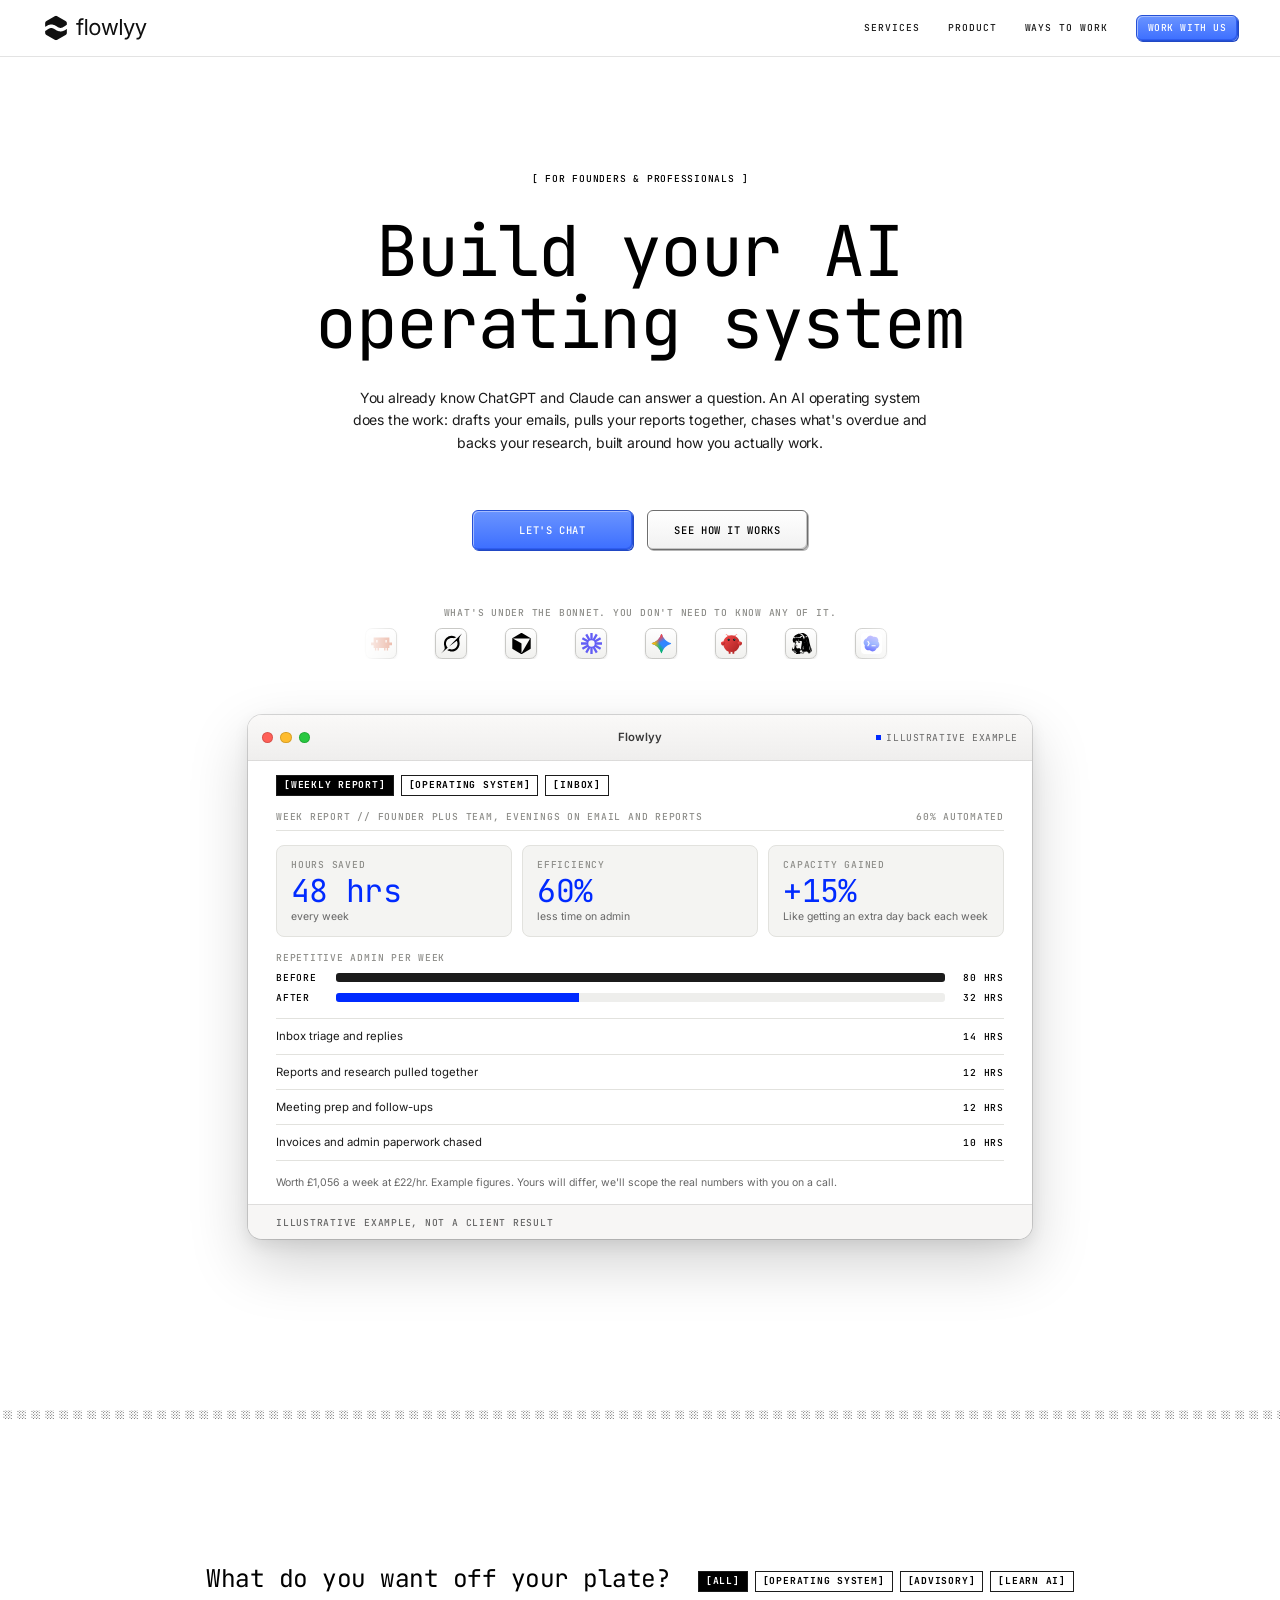
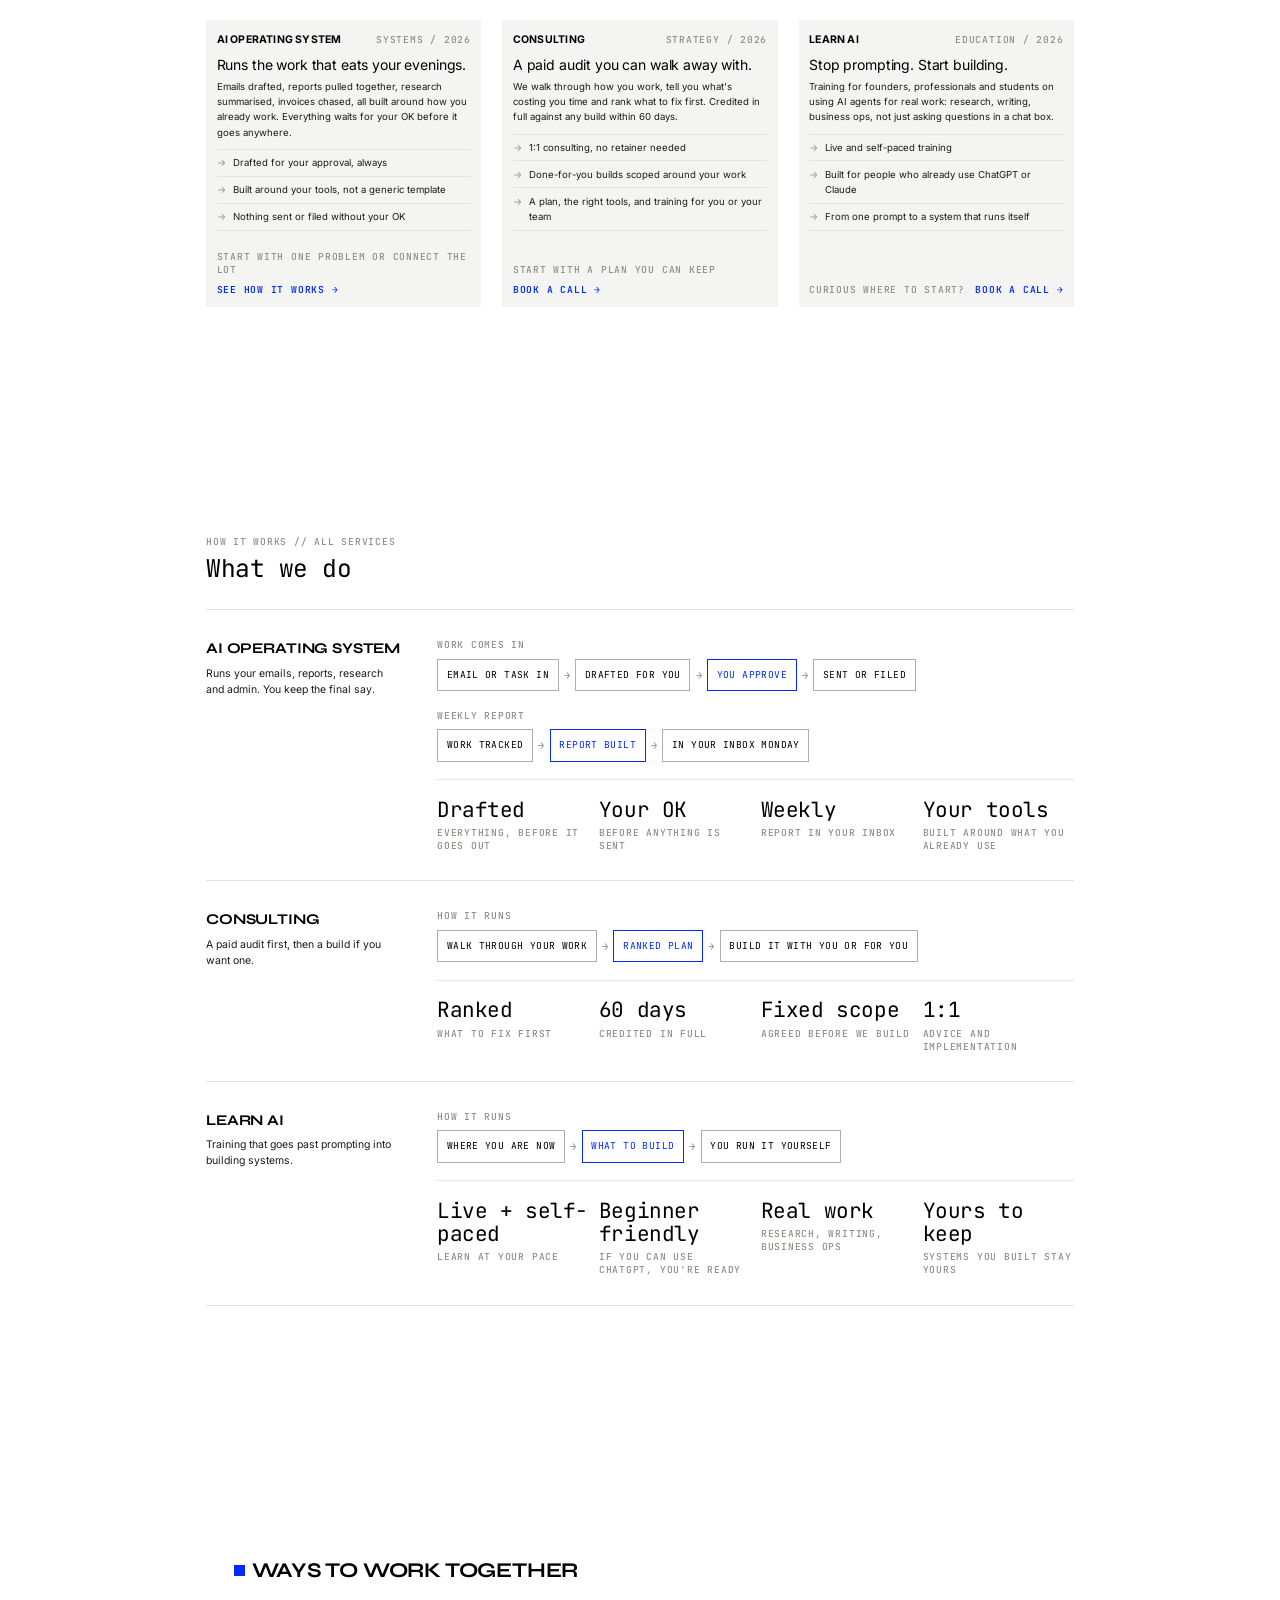
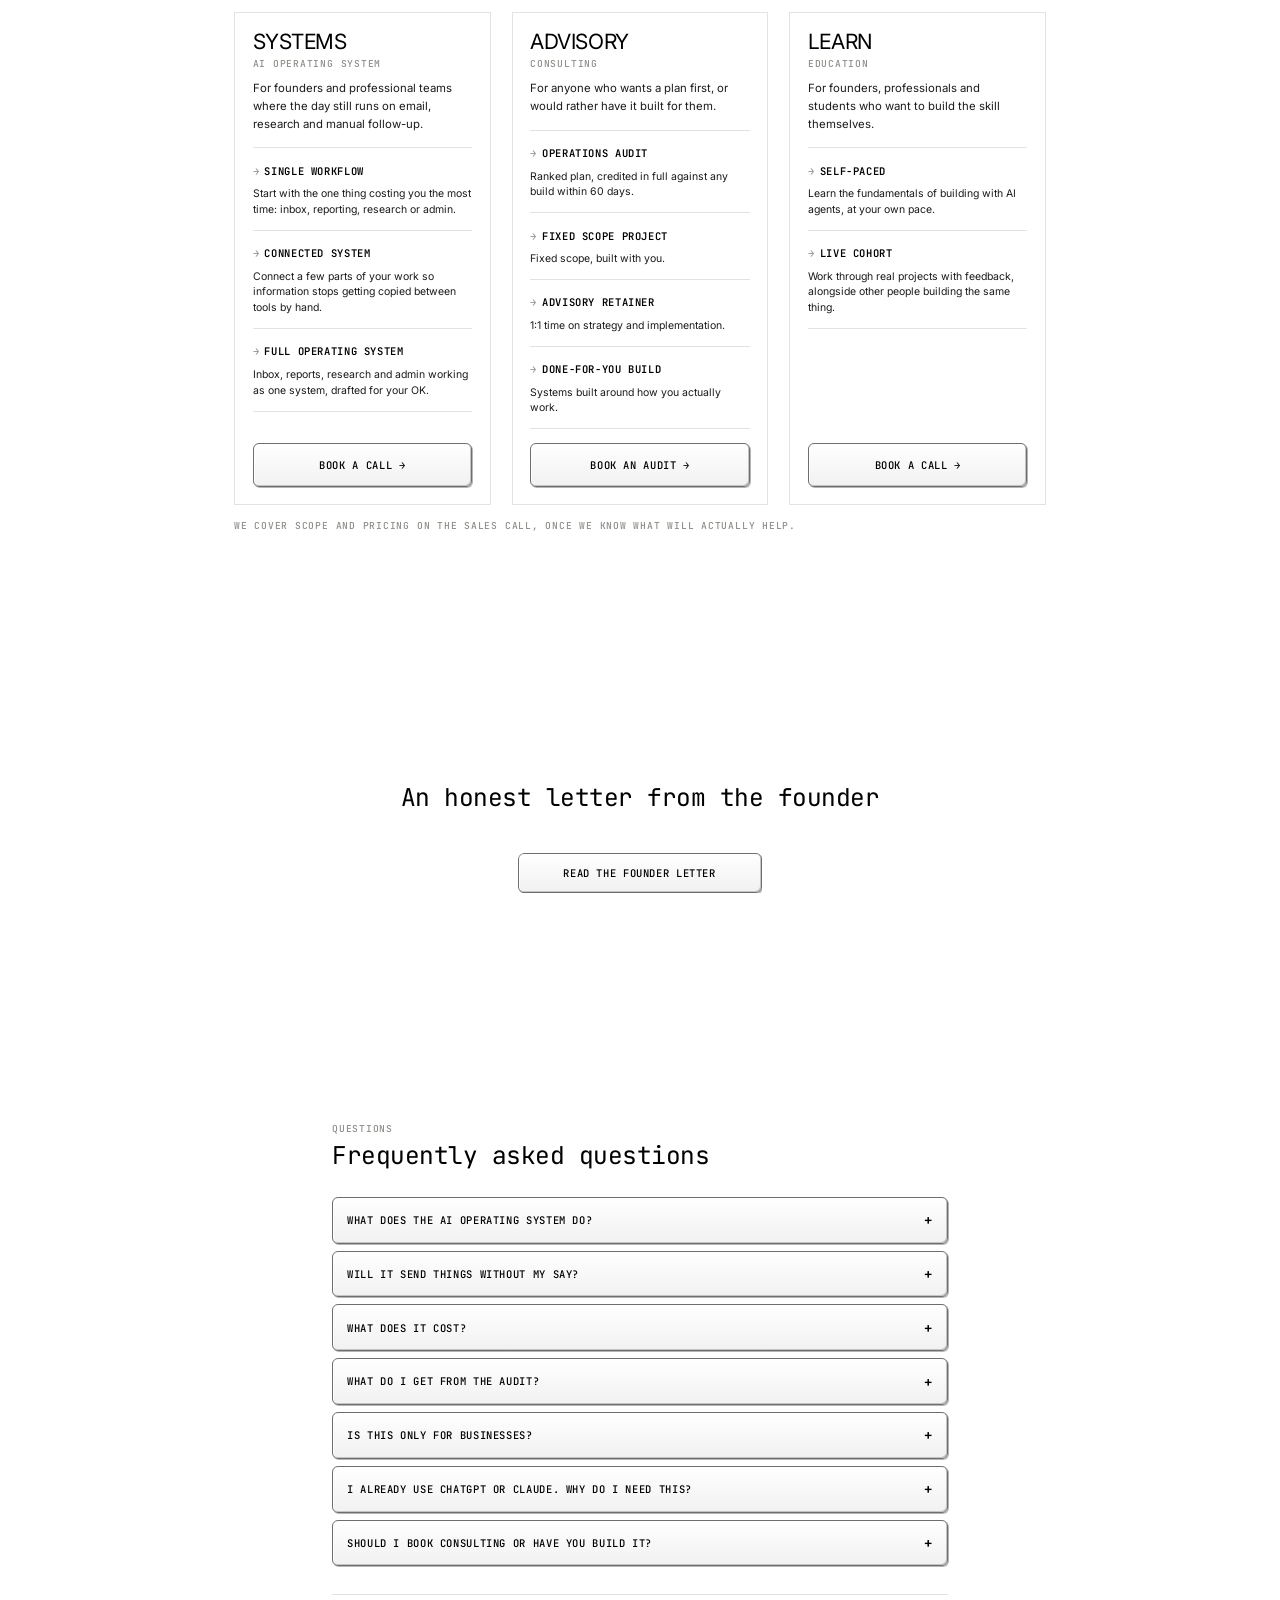
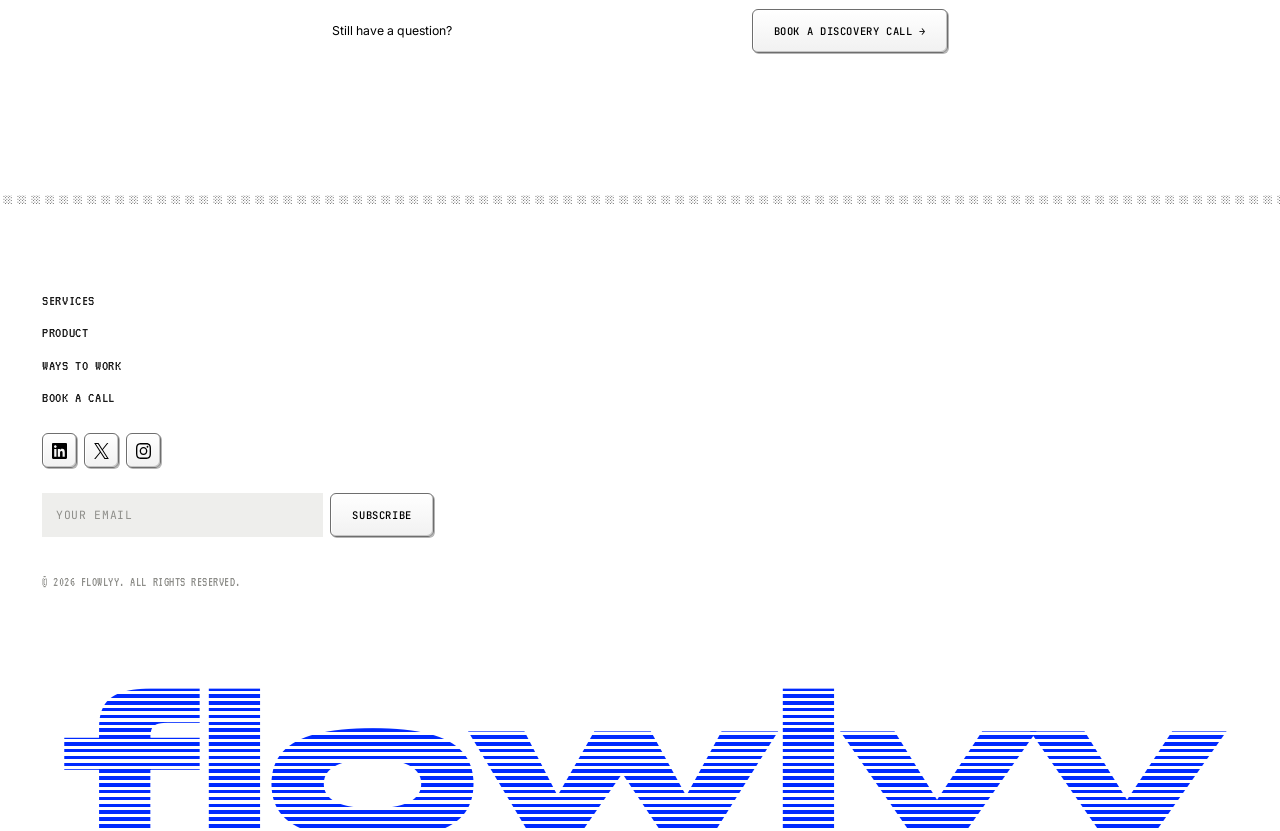
==== commit 34e6799e: "Reposition site as AI operating system + education for founders and professionals Replaces the roofi" ====
--- a/index.html
+++ b/index.html
@@ -4,10 +4,9 @@
   <meta charset="utf-8">
   <script>document.documentElement.classList.add("js");</script>
   <meta name="viewport" content="width=device-width, initial-scale=1">
-  <title>Flowlyy | AI receptionists and operating systems for roofing companies</title>
-  <meta name="description" content="Flowlyy answers every call and books the job, runs your quotes, invoices and job admin, and audits what your operation is losing. Built for UK roofing companies.">
+  <title>Flowlyy | Build your AI operating system</title>
+  <meta name="description" content="Flowlyy builds AI operating systems that draft your emails, pull your reports together, chase your admin and back your research, so founders, professionals and students stop doing the busywork by hand.">
   <meta name="theme-color" content="#FFFFFF">
-
 
   <link rel="preconnect" href="https://fonts.googleapis.com">
   <link rel="preconnect" href="https://fonts.gstatic.com" crossorigin>
@@ -17,7 +16,6 @@
 <body id="top">
   <a class="skip-link label" href="#main">Skip to content</a>
 
-
   <header class="site-header">
     <div class="wrap site-header__inner">
       <a class="brand" href="#top" aria-label="Flowlyy home">
@@ -25,35 +23,29 @@
       <nav class="site-nav label" aria-label="Primary">
         <a class="nav-link" href="#services">Services</a>
         <a class="nav-link" href="#product">Product</a>
-        <a class="nav-link" href="#calculator">ROI calculator</a>
         <a class="nav-link" href="#pricing">Ways to work</a>
         <a class="btn btn--sm btn--blue" href="https://cal.com/divine-uchenna-amakiri/discovery-call">Work with us</a>
       </nav>
     </div>
   </header>
 
-
   <main id="main">
     <!-- Hero -->
     <section class="wrap hero" aria-labelledby="hero-title">
       <div class="badge-row label">
-        <span class="badge">[ Built for Roofers ]</span>
-      </div>
-
-
-      <h1 id="hero-title" class="display display--2xl">The control centre<br>for your roofing<br>business</h1>
-
+        <span class="badge">[ For Founders & Professionals ]</span>
+      </div>
+
+      <h1 id="hero-title" class="display display--2xl">Build your AI<br>operating system</h1>
 
       <p class="hero__lede">
-        Every quote goes out the same day and gets chased until you get a yes or a no. We build the AI that answers your phone, drafts the quote off your own price list and chases the invoice, so nothing sits waiting on your evening.
+        You already know ChatGPT and Claude can answer a question. An AI operating system does the work: drafts your emails, pulls your reports together, chases what's overdue and backs your research, built around how you actually work.
       </p>
 
-
       <div class="hero__actions">
-        <a class="btn btn--blue btn--lg" href="fit-check/">Let's chat</a>
+        <a class="btn btn--blue btn--lg" href="https://cal.com/divine-uchenna-amakiri/discovery-call">Let's chat</a>
         <a class="btn btn--lg" href="#product">See how it works</a>
       </div>
-
 
       <!-- Tools marquee -->
       <div class="marquee" role="group" aria-label="What's under the bonnet">
@@ -82,30 +74,26 @@
         </div>
       </div>
 
-
       <!-- Demo window (static, illustrative). Report numbers: 8 people x 2 hrs/day x 5 days = 80 hrs/week; 60% automated = 48 hrs saved; 80 -> 32 hrs; 48 / 40 = 1.2 extra people = +15% of 8; 48 x £22 = £1,056 -->
-      <div class="mac" role="region" aria-label="Example weekly report, operating system and AI receptionist call">
+      <div class="mac" role="region" aria-label="Example weekly report, operating system and inbox exchange">
         <div class="mac__bar">
           <div class="mac__lights" aria-hidden="true"><i class="r"></i><i class="y"></i><i class="g"></i></div>
           <span class="mac__title">Flowlyy</span>
           <span class="mac__live"><span class="dot" aria-hidden="true"></span>Illustrative example</span>
         </div>
 
-
         <div class="mac__body">
           <div class="mac__tabs" role="group" aria-label="Choose a view">
             <button class="chip" type="button" data-tab="report" aria-pressed="true">[Weekly report]</button>
             <button class="chip" type="button" data-tab="os" aria-pressed="false">[Operating system]</button>
-            <button class="chip" type="button" data-tab="call" aria-pressed="false">[Voice call]</button>
-          </div>
-
+            <button class="chip" type="button" data-tab="inbox" aria-pressed="false">[Inbox]</button>
+          </div>
 
           <div class="mac__panel" data-panel="report">
             <div class="mac__meta label">
-              <span>Week report // Owner plus office, evenings on quotes and chasing</span>
+              <span>Week report // Founder plus team, evenings on email and reports</span>
               <span>60% automated</span>
             </div>
-
 
             <div class="metrics">
               <div class="metric">
@@ -121,10 +109,9 @@
               <div class="metric">
                 <span class="label label--caption">Capacity gained</span>
                 <p class="metric__value display">+15%</p>
-                <span class="metric__sub">Like an extra person in the office</span>
-              </div>
-            </div>
-
+                <span class="metric__sub">Like getting an extra day back each week</span>
+              </div>
+            </div>
 
             <div class="bars">
               <span class="label label--caption">Repetitive admin per week</span>
@@ -132,25 +119,21 @@
               <div class="bar-row"><span class="label">After</span><div class="bar bar--after"><i style="width:40%"></i></div><span class="label">32 hrs</span></div>
             </div>
 
-
             <ul class="breakdown">
-              <li><span>Quotes built and chased</span><b class="label">14 hrs</b></li>
-              <li><span>Overdue invoices chased</span><b class="label">12 hrs</b></li>
-              <li><span>Supplier invoices read and filed</span><b class="label">12 hrs</b></li>
-              <li><span>Certs, insurance and scheme paperwork</span><b class="label">10 hrs</b></li>
+              <li><span>Inbox triage and replies</span><b class="label">14 hrs</b></li>
+              <li><span>Reports and research pulled together</span><b class="label">12 hrs</b></li>
+              <li><span>Meeting prep and follow-ups</span><b class="label">12 hrs</b></li>
+              <li><span>Invoices and admin paperwork chased</span><b class="label">10 hrs</b></li>
             </ul>
 
-
-            <p class="mac__note">Worth £1,056 a week at £22/hr. Example figures. Yours will differ, so try the <a href="#calculator">ROI calculator</a>.</p>
-          </div>
-
+            <p class="mac__note">Worth £1,056 a week at £22/hr. Example figures. Yours will differ, we'll scope the real numbers with you on a call.</p>
+          </div>
 
           <div class="mac__panel" data-panel="os" hidden>
             <div class="mac__meta label">
               <span>Operating system // Tuesday 07:12</span>
               <span>Everything drafted for approval</span>
             </div>
-
 
             <div class="metrics">
               <div class="metric">
@@ -170,56 +153,50 @@
               </div>
             </div>
 
-
             <ul class="queue">
               <li>
-                <span class="queue__kind label">Quote</span>
-                <span class="queue__main"><b>Q-1042 Re-roof, 14 Elm Road</b><small>£6,850, drafted from your price list</small></span>
+                <span class="queue__kind label">Proposal</span>
+                <span class="queue__main"><b>Q3 client proposal</b><small>£8,400, drafted from your rate card</small></span>
                 <span class="queue__status queue__status--wait label">Awaiting your OK</span>
               </li>
               <li>
-                <span class="queue__kind label">Supplier invoice</span>
-                <span class="queue__main"><b>Roofing supplier, £1,240</b><small>Read, filed and pushed into Xero</small></span>
+                <span class="queue__kind label">Expense</span>
+                <span class="queue__main"><b>Software subscriptions, £340</b><small>Read, categorised and logged</small></span>
                 <span class="queue__status label">Filed</span>
               </li>
               <li>
                 <span class="queue__kind label">Invoice</span>
-                <span class="queue__main"><b>INV-0931, 14 days overdue</b><small>Polite chase sent on schedule</small></span>
+                <span class="queue__main"><b>INV-0214, 12 days overdue</b><small>Polite chase sent on schedule</small></span>
                 <span class="queue__status label">Chased</span>
               </li>
               <li>
-                <span class="queue__kind label">Warranty job</span>
-                <span class="queue__main"><b>Flat roof leak, Unit 4</b><small>No visit booked yet</small></span>
+                <span class="queue__kind label">Research</span>
+                <span class="queue__main"><b>Competitor pricing brief</b><small>No summary sent yet</small></span>
                 <span class="queue__status queue__status--flag label">Slipping</span>
               </li>
               <li>
-                <span class="queue__kind label">Quote</span>
-                <span class="queue__main"><b>Q-1039 Gutter replacement</b><small>Chased after 48 hours, customer said yes</small></span>
+                <span class="queue__kind label">Follow-up</span>
+                <span class="queue__main"><b>Intro call with a prospect</b><small>Chased after 48 hours, they said yes</small></span>
                 <span class="queue__status label">Answer received</span>
               </li>
             </ul>
 
-
             <p class="mac__note">It does the typing. You keep the final say. Example data.</p>
           </div>
 
-
-          <div class="mac__panel" data-panel="call" hidden>
+          <div class="mac__panel" data-panel="inbox" hidden>
             <div class="mac__meta label">
-              <span>Illustrative call // Inbound 18:42</span>
-              <span>Job type: Roof leak // Quote source: Your price list</span>
+              <span>Illustrative inbox // Incoming 09:14</span>
+              <span>Type: Client email // Drafted from your last 10 replies</span>
             </div>
             <ul class="transcript">
-              <li><span class="who label">Caller</span><p>A few tiles came off in the wind and it's coming through the bedroom ceiling. Can someone come today?</p></li>
-              <li><span class="who who--agent label">Agent</span><p>Sorry to hear that. I can get someone out to make it safe at 2pm tomorrow. What's the postcode?</p></li>
-              <li><span class="who label">Caller</span><p>SW11 4AB.</p></li>
-              <li><span class="who who--agent label">Agent</span><p>Got it. A leak inspection is £95 on your price list. Want me to lock in 2pm?</p></li>
-              <li><span class="who label">Caller</span><p>Yeah, go on.</p></li>
-              <li><span class="who label label--accent">SMS sent</span><p class="sms">Booked: tomorrow 2pm. Leak inspection £95. Reply here to change it.</p></li>
+              <li><span class="who label">Client</span><p>Can we move Thursday's call to Friday afternoon? Also need the updated proposal before then.</p></li>
+              <li><span class="who who--agent label">Agent</span><p>Drafted a reply confirming Friday 2pm, with the updated proposal attached and this week's numbers filled in. Ready for your OK.</p></li>
+              <li><span class="who label">Client</span><p>Friday works, thanks for the quick turnaround.</p></li>
+              <li><span class="who label label--accent">Sent</span><p class="sms">Reply sent. Proposal attached. Calendar updated.</p></li>
             </ul>
           </div>
         </div>
-
 
         <div class="mac__foot label">
           <span>Illustrative example, not a client result</span>
@@ -227,9 +204,7 @@
       </div>
     </section>
 
-
     <div class="divider" role="separator" aria-hidden="true"></div>
-
 
     <!-- Products -->
     <section class="section section--pure section--compact" id="services" aria-labelledby="product-title">
@@ -240,59 +215,35 @@
           </div>
           <div class="filters" role="group" aria-label="Filter products">
             <button class="chip" type="button" data-filter="all" aria-pressed="true">[All]</button>
-            <button class="chip" type="button" data-filter="voice" aria-pressed="false">[Receptionist]</button>
-            <button class="chip" type="button" data-filter="systems" aria-pressed="false">[Systems]</button>
+            <button class="chip" type="button" data-filter="os" aria-pressed="false">[Operating System]</button>
             <button class="chip" type="button" data-filter="advisory" aria-pressed="false">[Advisory]</button>
-          </div>
-        </div>
-
+            <button class="chip" type="button" data-filter="learn" aria-pressed="false">[Learn AI]</button>
+          </div>
+        </div>
 
         <div class="grid grid--3">
-          <!-- 01 AI Receptionist -->
-          <article class="card" data-category="voice">
+          <!-- 01 AI Operating System -->
+          <article class="card" data-category="os">
             <div class="card__body">
               <div class="card__title">
-                <h3>AI Receptionist</h3>
-                <span class="label label--caption">Calls / 2026</span>
-              </div>
-              <p class="card__tagline">Answers every call and books the job, day or night.</p>
-              <p class="card__copy">Every call gets answered and the enquiry lands somewhere that won't forget it. It prices off your own price list, books the diary and texts the customer before they hang up.</p>
+                <h3>AI Operating System</h3>
+                <span class="label label--caption">Systems / 2026</span>
+              </div>
+              <p class="card__tagline">Runs the work that eats your evenings.</p>
+              <p class="card__copy">Emails drafted, reports pulled together, research summarised, invoices chased, all built around how you already work. Everything waits for your OK before it goes anywhere.</p>
               <ul class="card__list">
-                <li>Zero missed calls</li>
-                <li>Every caller booked in or rung back</li>
-                <li>No answering service bill</li>
-              </ul>
-              <div class="card__foot label">
-                <span>Built around your call volume and diary</span>
-                <a href="#pricing">See how it works →</a>
-              </div>
-            </div>
-          </article>
-
-
-          <!-- 02 Operating Systems -->
-          <article class="card" data-category="systems">
-            <div class="card__body">
-              <div class="card__title">
-                <h3>Operating Systems</h3>
-                <span class="label label--caption">Systems / 2026</span>
-              </div>
-              <p class="card__tagline">Every quote out the same day.</p>
-              <p class="card__copy">Quotes drafted off your own price list, itemised, out the same day, then chased until the customer answers. Everything waits for your OK.</p>
-              <ul class="card__list">
-                <li>Quotes out the same day</li>
-                <li>Chased until they pay, without you asking twice</li>
-                <li>Repairs, re-roofs and supplier orders tracked to done</li>
+                <li>Drafted for your approval, always</li>
+                <li>Built around your tools, not a generic template</li>
+                <li>Nothing sent or filed without your OK</li>
               </ul>
               <div class="card__foot label">
                 <span>Start with one problem or connect the lot</span>
-                <a href="https://cal.com/divine-uchenna-amakiri/discovery-call">Book a call →</a>
-              </div>
-            </div>
-          </article>
-
-
-          <!-- 03 Consulting -->
+                <a href="#pricing">See how it works →</a>
+              </div>
+            </div>
+          </article>
+
+          <!-- 02 Consulting -->
           <article class="card" data-category="advisory">
             <div class="card__body">
               <div class="card__title">
@@ -300,11 +251,11 @@
                 <span class="label label--caption">Strategy / 2026</span>
               </div>
               <p class="card__tagline">A paid audit you can walk away with.</p>
-              <p class="card__copy">We walk your operation, tell you what's costing you and rank what to fix. Credited in full against any build within 60 days.</p>
+              <p class="card__copy">We walk through how you work, tell you what's costing you time and rank what to fix first. Credited in full against any build within 60 days.</p>
               <ul class="card__list">
                 <li>1:1 consulting, no retainer needed</li>
-                <li>Done-for-you AI builds scoped around your operation</li>
-                <li>A plan, the right tools, and training for you and the office</li>
+                <li>Done-for-you builds scoped around your work</li>
+                <li>A plan, the right tools, and training for you or your team</li>
               </ul>
               <div class="card__foot label">
                 <span>Start with a plan you can keep</span>
@@ -312,12 +263,31 @@
               </div>
             </div>
           </article>
-        </div>
-
+
+          <!-- 03 Learn AI -->
+          <article class="card" data-category="learn">
+            <div class="card__body">
+              <div class="card__title">
+                <h3>Learn AI</h3>
+                <span class="label label--caption">Education / 2026</span>
+              </div>
+              <p class="card__tagline">Stop prompting. Start building.</p>
+              <p class="card__copy">Training for founders, professionals and students on using AI agents for real work: research, writing, business ops, not just asking questions in a chat box.</p>
+              <ul class="card__list">
+                <li>Live and self-paced training</li>
+                <li>Built for people who already use ChatGPT or Claude</li>
+                <li>From one prompt to a system that runs itself</li>
+              </ul>
+              <div class="card__foot label">
+                <span>Curious where to start?</span>
+                <a href="https://cal.com/divine-uchenna-amakiri/discovery-call">Book a call →</a>
+              </div>
+            </div>
+          </article>
+        </div>
 
       </div>
     </section>
-
 
     <!-- Specimen grid -->
     <section class="section section--pure section--compact" id="product" aria-labelledby="specs-title">
@@ -329,63 +299,31 @@
           </div>
         </div>
 
-
         <div class="wwd">
           <article class="wwd__row">
             <header class="wwd__head">
-              <h3>AI Receptionist</h3>
-              <p>Answers every call and books the job, day or night.</p>
+              <h3>AI Operating System</h3>
+              <p>Runs your emails, reports, research and admin. You keep the final say.</p>
             </header>
             <div class="wwd__body">
               <div class="flow">
-                <span class="label label--caption">A call comes in</span>
-                <ol><li class="flow__node">Call in</li><li class="flow__arrow" aria-hidden="true">&rarr;</li><li class="flow__node">Quote from your prices</li><li class="flow__arrow" aria-hidden="true">&rarr;</li><li class="flow__node flow__node--key">Job booked</li><li class="flow__arrow" aria-hidden="true">&rarr;</li><li class="flow__node">Text sent</li></ol>
-              </div>
-
+                <span class="label label--caption">Work comes in</span>
+                <ol><li class="flow__node">Email or task in</li><li class="flow__arrow" aria-hidden="true">&rarr;</li><li class="flow__node">Drafted for you</li><li class="flow__arrow" aria-hidden="true">&rarr;</li><li class="flow__node flow__node--key">You approve</li><li class="flow__arrow" aria-hidden="true">&rarr;</li><li class="flow__node">Sent or filed</li></ol>
+              </div>
 
               <div class="flow">
-                <span class="label label--caption">Quote follow-up</span>
-                <ol><li class="flow__node">Call answered</li><li class="flow__arrow" aria-hidden="true">&rarr;</li><li class="flow__node flow__node--key">Quote same day</li><li class="flow__arrow" aria-hidden="true">&rarr;</li><li class="flow__node">Chased at 48 hrs</li></ol>
-              </div>
-
+                <span class="label label--caption">Weekly report</span>
+                <ol><li class="flow__node">Work tracked</li><li class="flow__arrow" aria-hidden="true">&rarr;</li><li class="flow__node flow__node--key">Report built</li><li class="flow__arrow" aria-hidden="true">&rarr;</li><li class="flow__node">In your inbox Monday</li></ol>
+              </div>
 
               <dl class="stats">
-                <div><dd class="stats__value display">24/7</dd><dt class="label label--caption">Even Sunday night</dt></div>
-                <div><dd class="stats__value display">48 hrs</dd><dt class="label label--caption">Then the quote is chased</dt></div>
-                <div><dd class="stats__value display">500 min</dd><dt class="label label--caption">Included on Essential</dt></div>
-                <div><dd class="stats__value display">Your diary</dd><dt class="label label--caption">Booked while you're on the roof</dt></div>
+                <div><dd class="stats__value display">Drafted</dd><dt class="label label--caption">Everything, before it goes out</dt></div>
+                <div><dd class="stats__value display">Your OK</dd><dt class="label label--caption">Before anything is sent</dt></div>
+                <div><dd class="stats__value display">Weekly</dd><dt class="label label--caption">Report in your inbox</dt></div>
+                <div><dd class="stats__value display">Your tools</dd><dt class="label label--caption">Built around what you already use</dt></div>
               </dl>
             </div>
           </article>
-
-
-          <article class="wwd__row">
-            <header class="wwd__head">
-              <h3>Operating Systems</h3>
-              <p>Runs the quotes, invoices and job admin. You keep the final say.</p>
-            </header>
-            <div class="wwd__body">
-              <div class="flow">
-                <span class="label label--caption">Money in</span>
-                <ol><li class="flow__node">Quote drafted</li><li class="flow__arrow" aria-hidden="true">&rarr;</li><li class="flow__node flow__node--gate">You approve</li><li class="flow__arrow" aria-hidden="true">&rarr;</li><li class="flow__node">Sent</li><li class="flow__arrow" aria-hidden="true">&rarr;</li><li class="flow__node flow__node--key">Invoice chased</li><li class="flow__arrow" aria-hidden="true">&rarr;</li><li class="flow__node">Paid</li></ol>
-              </div>
-
-
-              <div class="flow">
-                <span class="label label--caption">Admin</span>
-                <ol><li class="flow__node">Supplier invoice</li><li class="flow__arrow" aria-hidden="true">&rarr;</li><li class="flow__node flow__node--key">Filed to Xero or QuickBooks</li><li class="flow__arrow" aria-hidden="true">&rarr;</li><li class="flow__node">Service job</li><li class="flow__arrow" aria-hidden="true">&rarr;</li><li class="flow__node">Tracked to done</li></ol>
-              </div>
-
-
-              <dl class="stats">
-                <div><dd class="stats__value display">Same day</dd><dt class="label label--caption">Quotes go out</dt></div>
-                <div><dd class="stats__value display">Itemised</dd><dt class="label label--caption">Materials and labour, line by line</dt></div>
-                <div><dd class="stats__value display">Your OK</dd><dt class="label label--caption">Before anything is sent</dt></div>
-                <div><dd class="stats__value display">Until paid</dd><dt class="label label--caption">Invoices followed up</dt></div>
-              </dl>
-            </div>
-          </article>
-
 
           <article class="wwd__row">
             <header class="wwd__head">
@@ -395,9 +333,8 @@
             <div class="wwd__body">
               <div class="flow">
                 <span class="label label--caption">How it runs</span>
-                <ol><li class="flow__node">Walk your operation</li><li class="flow__arrow" aria-hidden="true">&rarr;</li><li class="flow__node flow__node--key">Ranked plan</li><li class="flow__arrow" aria-hidden="true">&rarr;</li><li class="flow__node">Build it with you or for you</li></ol>
-              </div>
-
+                <ol><li class="flow__node">Walk through your work</li><li class="flow__arrow" aria-hidden="true">&rarr;</li><li class="flow__node flow__node--key">Ranked plan</li><li class="flow__arrow" aria-hidden="true">&rarr;</li><li class="flow__node">Build it with you or for you</li></ol>
+              </div>
 
               <dl class="stats">
                 <div><dd class="stats__value display">Ranked</dd><dt class="label label--caption">What to fix first</dt></div>
@@ -407,71 +344,29 @@
               </dl>
             </div>
           </article>
+
+          <article class="wwd__row">
+            <header class="wwd__head">
+              <h3>Learn AI</h3>
+              <p>Training that goes past prompting into building systems.</p>
+            </header>
+            <div class="wwd__body">
+              <div class="flow">
+                <span class="label label--caption">How it runs</span>
+                <ol><li class="flow__node">Where you are now</li><li class="flow__arrow" aria-hidden="true">&rarr;</li><li class="flow__node flow__node--key">What to build</li><li class="flow__arrow" aria-hidden="true">&rarr;</li><li class="flow__node">You run it yourself</li></ol>
+              </div>
+
+              <dl class="stats">
+                <div><dd class="stats__value display">Live + self-paced</dd><dt class="label label--caption">Learn at your pace</dt></div>
+                <div><dd class="stats__value display">Beginner friendly</dd><dt class="label label--caption">If you can use ChatGPT, you're ready</dt></div>
+                <div><dd class="stats__value display">Real work</dd><dt class="label label--caption">Research, writing, business ops</dt></div>
+                <div><dd class="stats__value display">Yours to keep</dd><dt class="label label--caption">Systems you built stay yours</dt></div>
+              </dl>
+            </div>
+          </article>
         </div>
       </div>
     </section>
-
-
-    <!-- ROI calculator -->
-    <section class="section section--pure section--compact" id="calculator" aria-labelledby="calc-title">
-      <div class="wrap">
-        <div class="section__head">
-          <div>
-            <span class="label label--caption">ROI calculator</span>
-            <h2 id="calc-title" class="display display--lg">What are repetitive tasks costing you?</h2>
-          </div>
-          <span class="label label--caption">Example numbers, change them to yours</span>
-        </div>
-
-
-        <div class="calc">
-          <form class="calc__inputs" id="calc-form" novalidate>
-            <p class="calc__intro">Quoting and chasing takes your evenings. See what that's costing you every month.</p>
-
-
-            <div class="calc__field">
-              <label class="label" for="calc-people">People who do the office side (you included)</label>
-              <div class="calc__input field-frame">
-                <input id="calc-people" name="people" type="number" inputmode="numeric" min="0" step="1" value="5">
-              </div>
-            </div>
-
-
-            <div class="calc__field">
-              <label class="label" for="calc-wage">Average hourly wage you pay them</label>
-              <div class="calc__input field-frame">
-                <span class="calc__affix" aria-hidden="true">£</span>
-                <input id="calc-wage" name="wage" type="number" inputmode="decimal" min="0" step="0.5" value="18">
-              </div>
-            </div>
-
-
-            <div class="calc__field">
-              <label class="label" for="calc-hours">Hours a day each spends on repetitive admin</label>
-              <div class="calc__input field-frame">
-                <input id="calc-hours" name="hours" type="number" inputmode="decimal" min="0" max="12" step="0.25" value="1.5">
-                <span class="calc__affix" aria-hidden="true">hrs</span>
-              </div>
-              <span class="calc__hint">Quotes, chasing payments, supplier invoices, cert paperwork.</span>
-            </div>
-          </form>
-
-
-          <div class="calc__result" role="status" aria-live="polite">
-            <span class="label label--caption">Wages spent on repetitive tasks each month</span>
-            <p class="calc__big display" id="calc-month">£2,588</p>
-            <dl class="calc__rows label">
-              <div><dt>Each week</dt><dd id="calc-week">£675</dd></div>
-              <div><dt>Each year</dt><dd id="calc-year">£31,050</dd></div>
-              <div><dt>Hours lost each week</dt><dd id="calc-hoursweek">37.5</dd></div>
-            </dl>
-            <p class="calc__note" id="calc-note">Every 10% of that time you get back is worth £3,105 a year. We scope the right system with you on the call.</p>
-            <p class="calc__fine">Assumes 5 working days a week and 46 working weeks a year.</p>
-          </div>
-        </div>
-      </div>
-    </section>
-
 
     <!-- Ways to work together -->
     <section class="section section--compact" id="pricing" aria-labelledby="pricing-title">
@@ -481,100 +376,93 @@
             <h2 id="pricing-title">Ways to work together</h2>
           </div>
 
-
           <div class="tiers">
           <article class="tier">
             <header class="tier__head">
-              <h3 class="tier__name">Phones</h3>
-              <span class="label label--caption">AI Receptionist</span>
-              <p class="tier__for">For roofers with crews of 1 to 10, where the boss still answers the phone from the roof.</p>
+              <h3 class="tier__name">Systems</h3>
+              <span class="label label--caption">AI Operating System</span>
+              <p class="tier__for">For founders and professional teams where the day still runs on email, research and manual follow-up.</p>
             </header>
             <ul class="tier__rows">
             <li class="tier__row">
-              <h4 class="tier__item">Essential</h4>
-              <p>Answers calls, captures the job and makes sure every caller is booked in or rung back.</p>
-            </li>
-            <li class="tier__row">
-              <h4 class="tier__item">Pro</h4>
-              <p>Connects the diary and keeps the whole call-to-booking system maintained.</p>
+              <h4 class="tier__item">Single workflow</h4>
+              <p>Start with the one thing costing you the most time: inbox, reporting, research or admin.</p>
+            </li>
+            <li class="tier__row">
+              <h4 class="tier__item">Connected system</h4>
+              <p>Connect a few parts of your work so information stops getting copied between tools by hand.</p>
+            </li>
+            <li class="tier__row">
+              <h4 class="tier__item">Full operating system</h4>
+              <p>Inbox, reports, research and admin working as one system, drafted for your OK.</p>
             </li>
             </ul>
             <a class="btn tier__cta" href="https://cal.com/divine-uchenna-amakiri/discovery-call">Book a call →</a>
           </article>
 
-
           <article class="tier">
             <header class="tier__head">
-              <h3 class="tier__name">Quotes</h3>
-              <span class="label label--caption">Operating Systems</span>
-              <p class="tier__for">For roofing firms where the owner or the office does the quoting after hours.</p>
+              <h3 class="tier__name">Advisory</h3>
+              <span class="label label--caption">Consulting</span>
+              <p class="tier__for">For anyone who wants a plan first, or would rather have it built for them.</p>
             </header>
             <ul class="tier__rows">
             <li class="tier__row">
-              <h4 class="tier__item">Single module</h4>
-              <p>Start with quotes, payments or the admin problem costing you the most time.</p>
-            </li>
-            <li class="tier__row">
-              <h4 class="tier__item">Three modules</h4>
-              <p>Connect three parts of the office so information stops being copied between them.</p>
-            </li>
-            <li class="tier__row">
-              <h4 class="tier__item">Full suite</h4>
-              <p>Quotes, invoices and job admin working as one system.</p>
+              <h4 class="tier__item">Operations audit</h4>
+              <p>Ranked plan, credited in full against any build within 60 days.</p>
+            </li>
+            <li class="tier__row">
+              <h4 class="tier__item">Fixed scope project</h4>
+              <p>Fixed scope, built with you.</p>
+            </li>
+            <li class="tier__row">
+              <h4 class="tier__item">Advisory retainer</h4>
+              <p>1:1 time on strategy and implementation.</p>
+            </li>
+            <li class="tier__row">
+              <h4 class="tier__item">Done-for-you build</h4>
+              <p>Systems built around how you actually work.</p>
+            </li>
+            </ul>
+            <a class="btn tier__cta" href="https://cal.com/divine-uchenna-amakiri/discovery-call">Book an audit →</a>
+          </article>
+
+          <article class="tier">
+            <header class="tier__head">
+              <h3 class="tier__name">Learn</h3>
+              <span class="label label--caption">Education</span>
+              <p class="tier__for">For founders, professionals and students who want to build the skill themselves.</p>
+            </header>
+            <ul class="tier__rows">
+            <li class="tier__row">
+              <h4 class="tier__item">Self-paced</h4>
+              <p>Learn the fundamentals of building with AI agents, at your own pace.</p>
+            </li>
+            <li class="tier__row">
+              <h4 class="tier__item">Live cohort</h4>
+              <p>Work through real projects with feedback, alongside other people building the same thing.</p>
             </li>
             </ul>
             <a class="btn tier__cta" href="https://cal.com/divine-uchenna-amakiri/discovery-call">Book a call →</a>
           </article>
-
-
-          <article class="tier">
-            <header class="tier__head">
-              <h3 class="tier__name">Plan first</h3>
-              <span class="label label--caption">Consulting</span>
-              <p class="tier__for">For firms that want a plan first, or would rather have everything built for them.</p>
-            </header>
-            <ul class="tier__rows">
-            <li class="tier__row">
-              <h4 class="tier__item">Operations audit</h4>
-              <p>Ranked plan, credited in full against any build within 60 days.</p>
-            </li>
-            <li class="tier__row">
-              <h4 class="tier__item">Fixed scope project</h4>
-              <p>Fixed scope, built with you.</p>
-            </li>
-            <li class="tier__row">
-              <h4 class="tier__item">Advisory retainer</h4>
-              <p>1:1 time on strategy and implementation.</p>
-            </li>
-            <li class="tier__row">
-              <h4 class="tier__item">Done-for-you build</h4>
-              <p>Automations and AI systems built around the way your roofing company works.</p>
-            </li>
-            </ul>
-            <a class="btn tier__cta" href="https://cal.com/divine-uchenna-amakiri/discovery-call">Book an audit →</a>
-          </article>
-          </div>
-
+          </div>
 
           <p class="ledger__note label">We cover scope and pricing on the sales call, once we know what will actually help.</p>
         </div>
       </div>
     </section>
-
 
     <!-- Founder letter -->
     <section class="section section--compact letter-band" id="letter" aria-labelledby="letter-title">
       <div class="wrap">
         <h2 id="letter-title" class="display display--lg letter__title">An honest letter from the founder</h2>
 
-
         <div class="island" data-island>
           <div class="island__bar">
             <div class="island__bar-inner">
               <button class="btn btn--lg island__pill" type="button" aria-expanded="false" aria-controls="letter-panel">Read the founder letter</button>
             </div>
           </div>
-
 
           <div class="island__panel" id="letter-panel">
             <div class="island__panel-inner">
@@ -582,7 +470,6 @@
                 <svg viewBox="0 0 24 24" width="14" height="14" fill="none" stroke="currentColor" stroke-width="2" stroke-linecap="round" aria-hidden="true" focusable="false"><path d="M6 6l12 12M18 6 6 18"/></svg>
               </button>
               <article class="letter">
-
 
           <header class="letter__head">
             <img class="letter__photo" src="assets/founder/divine.jpg" alt="Divine, founder of Flowlyy" width="88" height="88">
@@ -593,16 +480,14 @@
             </dl>
           </header>
 
-
           <div class="letter__body">
-            <p>You started your business to be your own boss. Then the phone and the paperwork started running you.</p>
-            <p>A missed call leaves no trace, so <mark>you never see what it cost</mark>. A quote sits on the kitchen table for a week. An invoice goes unchased for two months.</p>
-            <p>AI can take that grunt work off you. The problem is it moves fast, and there's no time to work out <mark>what actually holds up</mark> on a roof.</p>
-            <p>So I build custom AI systems for roofing companies: an AI receptionist that books the job, and an operating system that runs your quotes, invoices and job admin. Everything is drafted for your approval. <mark>It does the typing, you keep the final say.</mark></p>
-            <p>Here's the honest take: book an audit and you walk away with a ranked plan, <mark>whether you hire me or not</mark>.</p>
-            <p>I'd like to hear how your week really goes. <a href="fit-check/">Let's chat</a>.</p>
-          </div>
-
+            <p>You didn't get into this to spend your evenings on email and admin. You got into it because you're good at the actual work.</p>
+            <p>A chatbot answers a question and forgets it by tomorrow. It doesn't draft the reply, chase what's overdue, or pull the report together while you're doing the work that matters. <mark>Knowing AI exists and actually using it are two different things</mark>, and that gap is where most people get stuck.</p>
+            <p>My background is cybersecurity, not software. I build everything with AI instead of hand-coding it, because <mark>speed beats perfect</mark>. That's the whole philosophy behind Flowlyy.</p>
+            <p>So I build AI operating systems. For founders, it runs the emails, reports and admin that eat the evening. For professionals and students, it runs the research and writing that eats the week. Everything is drafted for your approval. <mark>It does the typing, you keep the final say.</mark></p>
+            <p>Here's the honest take: book a call and you walk away with a plan, <mark>whether you work with me or not</mark>.</p>
+            <p>I'd like to hear how your week actually goes. <a href="https://cal.com/divine-uchenna-amakiri/discovery-call">Let's chat</a>.</p>
+          </div>
 
           <footer class="letter__sign">
             <span class="letter__signature">Divine</span>
@@ -613,7 +498,6 @@
         </div>
       </div>
     </section>
-
 
     <!-- FAQ -->
     <section class="section section--pure section--compact" id="faq" aria-labelledby="faq-title">
@@ -626,10 +510,9 @@
             </div>
           </div>
 
-
-          <details class="faq__item" name="faq">
-            <summary class="btn faq__q"><span>What does the Operating System do?</span></summary>
-            <div class="faq__a"><p>It runs the quotes, invoices and job admin so your team doesn't have to.</p><ul><li>Builds quotes from your price list and chases them until you get an answer.</li><li>Reads supplier invoices, files them and pushes them into Xero or QuickBooks.</li><li>Chases unpaid invoices politely, on schedule.</li><li>Logs and tracks service and warranty jobs, and flags them when they're slipping.</li></ul></div>
+          <details class="faq__item" name="faq">
+            <summary class="btn faq__q"><span>What does the AI Operating System do?</span></summary>
+            <div class="faq__a"><p>It runs the parts of your day that eat your evenings.</p><ul><li>Drafts emails, replies and follow-ups for your review.</li><li>Pulls research and reports together into one place.</li><li>Chases invoices, tasks and replies until they're done.</li><li>Flags anything that's slipping before it becomes a problem.</li></ul></div>
           </details>
           <details class="faq__item" name="faq">
             <summary class="btn faq__q"><span>Will it send things without my say?</span></summary>
@@ -637,29 +520,24 @@
           </details>
           <details class="faq__item" name="faq">
             <summary class="btn faq__q"><span>What does it cost?</span></summary>
-            <div class="faq__a"><p>It depends on what you want off your plate, what you already use and how much needs connecting. We cover the scope and price on the sales call, after we understand the job properly.</p></div>
+            <div class="faq__a"><p>It depends on what you want off your plate and how much needs connecting. We cover scope and price on the call, once we understand what you actually need.</p></div>
           </details>
           <details class="faq__item" name="faq">
             <summary class="btn faq__q"><span>What do I get from the audit?</span></summary>
-            <div class="faq__a"><p>We walk your operation, tell you what's costing you and rank what to fix. You keep the plan whether you hire us or not.</p><p>If you build with us within 60 days, the audit is credited in full.</p></div>
-          </details>
-          <details class="faq__item" name="faq">
-            <summary class="btn faq__q"><span>What does the quote actually look like?</span></summary>
-            <div class="faq__a"><p>Itemised. Materials and labour listed out, priced off your own list, sent the same day. Customers who can see what they're paying for stop shopping the price.</p></div>
-          </details>
-          <details class="faq__item" name="faq">
-            <summary class="btn faq__q"><span>What about a busy week after a storm?</span></summary>
-            <div class="faq__a"><p>Every call gets answered and booked into your diary in order, and the quotes still go out that day, so nobody's left waiting while you're out making roofs safe.</p></div>
-          </details>
-          <details class="faq__item" name="faq">
-            <summary class="btn faq__q"><span>Will it help my reviews?</span></summary>
-            <div class="faq__a"><p>It makes sure every enquiry gets a call back and every quote goes out. That's what customers keep mentioning in 5-star roofing reviews.</p></div>
+            <div class="faq__a"><p>We walk through how you work, tell you what's costing you and rank what to fix. You keep the plan whether you work with us or not.</p><p>If you build with us within 60 days, the audit is credited in full.</p></div>
+          </details>
+          <details class="faq__item" name="faq">
+            <summary class="btn faq__q"><span>Is this only for businesses?</span></summary>
+            <div class="faq__a"><p>No. Founders use it to run emails, reports and admin. Professionals and students use it for research, writing and the busywork that isn't actually the hard part of the job.</p></div>
+          </details>
+          <details class="faq__item" name="faq">
+            <summary class="btn faq__q"><span>I already use ChatGPT or Claude. Why do I need this?</span></summary>
+            <div class="faq__a"><p>A chat window answers one question at a time and forgets it tomorrow. An AI operating system remembers your work, drafts things without being asked, and keeps a queue of what's waiting on you.</p></div>
           </details>
           <details class="faq__item" name="faq">
             <summary class="btn faq__q"><span>Should I book consulting or have you build it?</span></summary>
-            <div class="faq__a"><p><strong>Book 1:1 consulting</strong> if you want to understand it before you buy anything. It's a one-off booking with no retainer and no commitment, covering a plan, the right tools, and training for you and the office.</p><p><strong>Choose done-for-you</strong> if you'd rather have everything done. We agree the scope on the sales call, then build the automations, workflows and AI systems for you.</p><p>Not sure which? Start with the audit.</p></div>
-          </details>
-
+            <div class="faq__a"><p><strong>Book 1:1 consulting</strong> if you want to understand it before you commit to anything. It's a one-off booking with no retainer, covering a plan, the right tools, and training for you or your team.</p><p><strong>Choose done-for-you</strong> if you'd rather have it built. We agree scope on the call, then build the system for you.</p><p>Not sure which? Start with the audit.</p></div>
+          </details>
 
           <div class="faq__more">
             <p>Still have a question?</p>
@@ -670,9 +548,7 @@
     </section>
   </main>
 
-
   <div class="divider" role="separator" aria-hidden="true"></div>
-
 
   <footer class="site-footer">
     <div class="wrap site-footer__grid">
@@ -686,14 +562,12 @@
           </ul>
         </nav>
 
-
         <!-- TODO: replace with the real profile URLs -->
         <div class="socials">
           <a class="btn btn--social" href="https://www.linkedin.com/in/divineamakiri/" target="_blank" rel="noopener noreferrer" aria-label="LinkedIn"><img src="assets/tools/linkedin.svg" alt="" width="18" height="18"></a>
           <a class="btn btn--social" href="https://x.com/FlowlyybuildsAI" target="_blank" rel="noopener noreferrer" aria-label="X"><img src="assets/tools/x.svg" alt="" width="18" height="18"></a>
           <a class="btn btn--social" href="https://www.instagram.com/divinebiz_/" target="_blank" rel="noopener noreferrer" aria-label="Instagram"><img src="assets/tools/instagram.svg" alt="" width="18" height="18"></a>
         </div>
-
 
         <div class="site-footer__sub">
           <!-- TODO: point action at the real newsletter endpoint -->
@@ -705,16 +579,13 @@
           <p class="form-status" role="status" aria-live="polite" data-status></p>
         </div>
 
-
         <p class="site-footer__legal label">© 2026 Flowlyy. All rights reserved.</p>
       </div>
-
 
       <div class="foot-mark" aria-hidden="true"><span>flowlyy</span></div>
     </div>
   </footer>
 
-
   <script src="js/script.js" defer></script>
 </body>
 </html>
--- a/css/styles.css
+++ b/css/styles.css
@@ -489,9 +489,9 @@
 
 .hero h1 {
   max-width: 72rem;
-  font-family: var(--font-body);
-  font-weight: 600;
-  letter-spacing: -0.045em;
+  font-family: var(--font-display);
+  font-weight: 400;
+  letter-spacing: -0.02em;
   line-height: 1.02;
 }
 
@@ -1544,119 +1544,6 @@
   border-top: 1px solid var(--border-hairline);
 }
 
-/* ---------- Revenue calculator ---------- */
-
-.calc {
-  display: grid;
-  gap: var(--space-lg);
-  grid-template-columns: 1fr;
-}
-
-@media (min-width: 768px) {
-  .calc {
-    grid-template-columns: 1fr 1.15fr;
-    gap: var(--gutter);
-    align-items: stretch;
-  }
-}
-
-.calc__inputs {
-  display: flex;
-  flex-direction: column;
-  gap: 1.25rem;
-  padding: 1.25rem;
-  background: var(--surface-low);
-}
-
-.calc__intro {
-  font-size: 0.875rem;
-  line-height: 1.6;
-  color: var(--ink-secondary);
-}
-
-.calc__field {
-  display: flex;
-  flex-direction: column;
-  gap: 0.375rem;
-}
-
-.calc__input {
-  display: flex;
-  align-items: center;
-  gap: 0.5rem;
-  padding-inline: 0.75rem;
-}
-
-.calc__input input {
-  width: 100%;
-  min-width: 0;
-  padding: 0.625rem 0;
-  border: 0;
-  background: transparent;
-  font-family: var(--font-mono);
-  font-size: 1rem;
-  font-weight: 500;
-  color: var(--ink);
-  caret-color: var(--ink);
-  -moz-appearance: textfield;
-}
-
-.calc__input input::-webkit-outer-spin-button,
-.calc__input input::-webkit-inner-spin-button {
-  -webkit-appearance: none;
-  margin: 0;
-}
-
-.calc__input input:focus {
-  outline: none;
-}
-
-.calc__affix {
-  font-family: var(--font-mono);
-  font-size: 1rem;
-  color: var(--ink-caption);
-}
-
-.calc__result {
-  display: flex;
-  flex-direction: column;
-  gap: 0.75rem;
-  padding: 1.25rem;
-  border: 1px solid var(--border-soft);
-  background: var(--canvas-pure);
-}
-
-.calc__big {
-  font-size: clamp(2.5rem, 6vw, 3.75rem);
-  line-height: 1;
-  letter-spacing: -0.02em;
-  color: var(--accent);
-}
-
-.calc__rows {
-  display: grid;
-  gap: 0.25rem;
-  padding-block: 0.75rem;
-  border-block: 1px solid var(--border-hairline);
-  color: var(--ink-tertiary);
-}
-
-.calc__rows div {
-  display: flex;
-  justify-content: space-between;
-  gap: var(--space-sm);
-}
-
-.calc__rows dd {
-  color: var(--ink);
-}
-
-.calc__note {
-  font-size: 0.8125rem;
-  line-height: 1.6;
-  color: var(--ink-secondary);
-}
-
 /* ---------- Pricing tiers ---------- */
 
 .tiers {
@@ -1761,20 +1648,6 @@
 .tier__cta {
   margin-top: auto;
   width: 100%;
-}
-
-/* ROI calculator helper text */
-
-.calc__hint {
-  font-size: 0.75rem;
-  line-height: 1.4;
-  color: var(--ink-tertiary);
-}
-
-.calc__fine {
-  font-size: 0.6875rem;
-  line-height: 1.4;
-  color: var(--ink-caption);
 }
 
 /* ---------- Demo window: tabs, report ---------- */
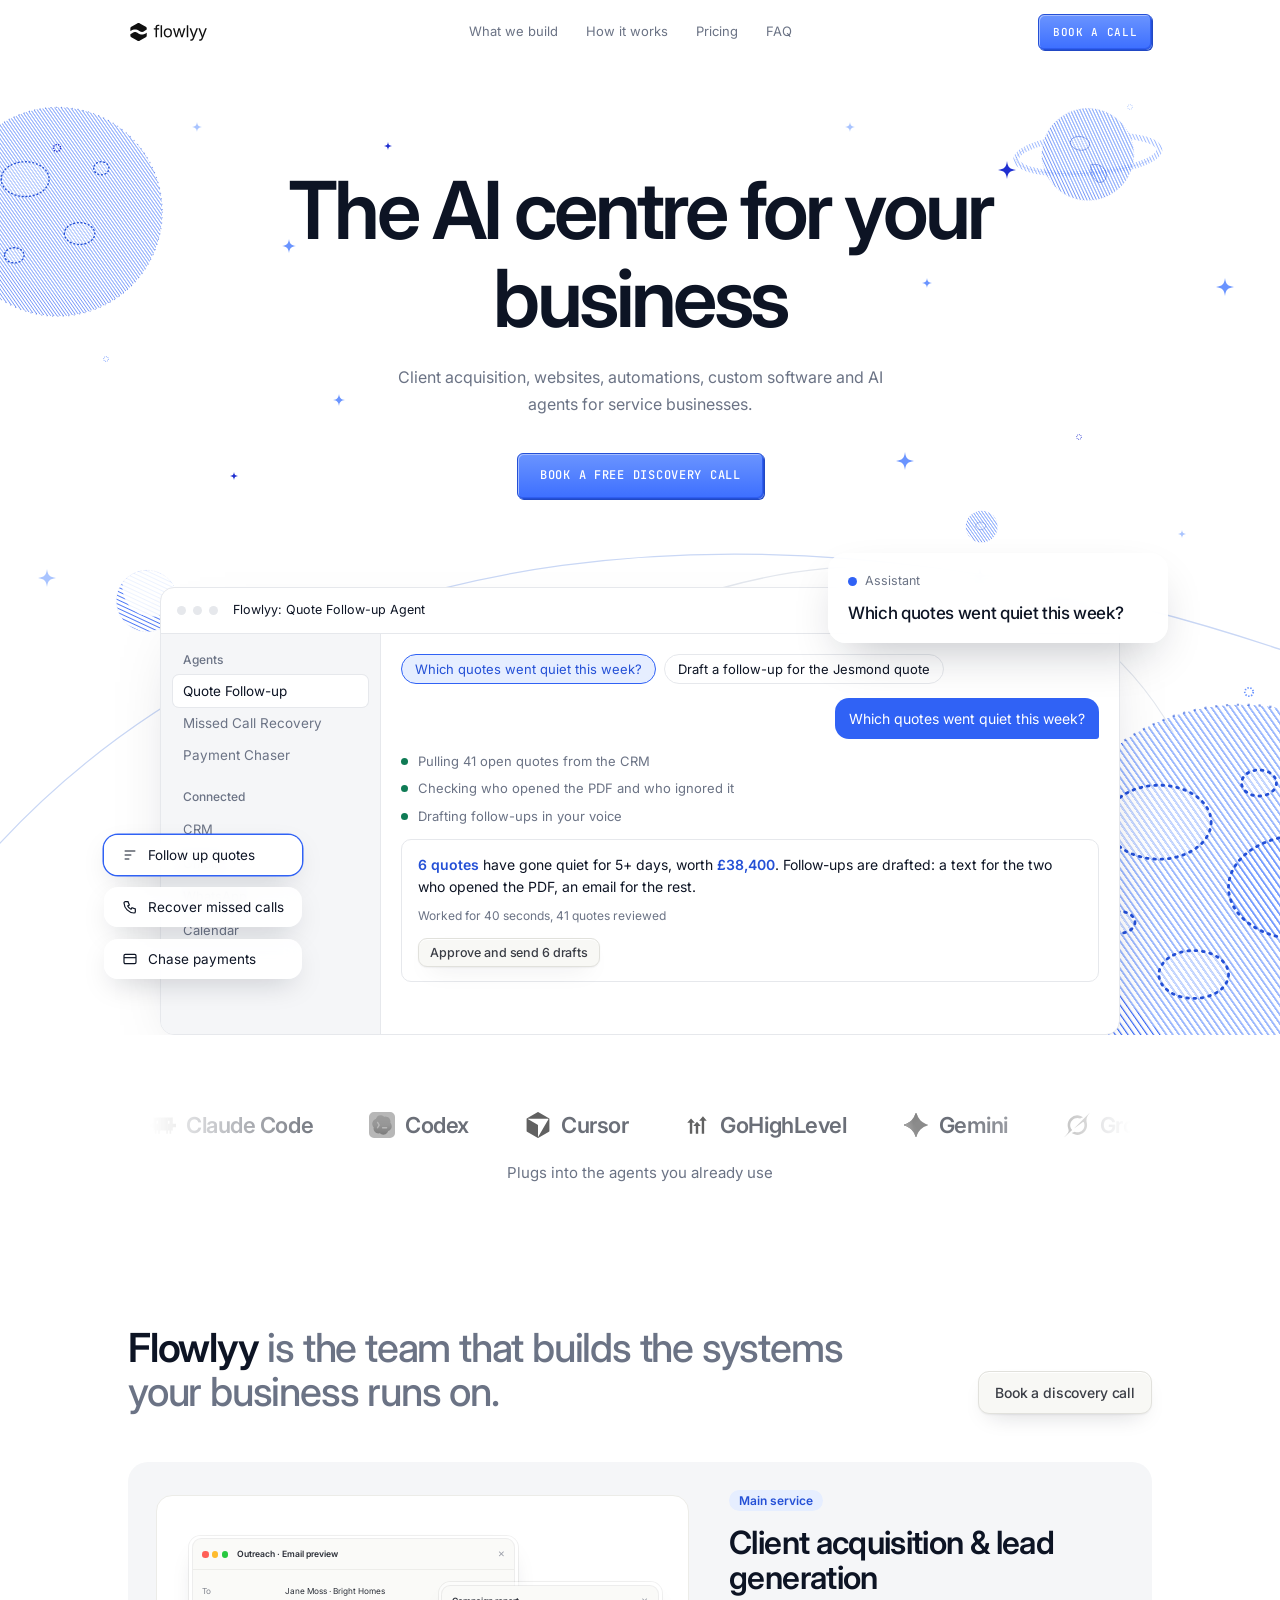
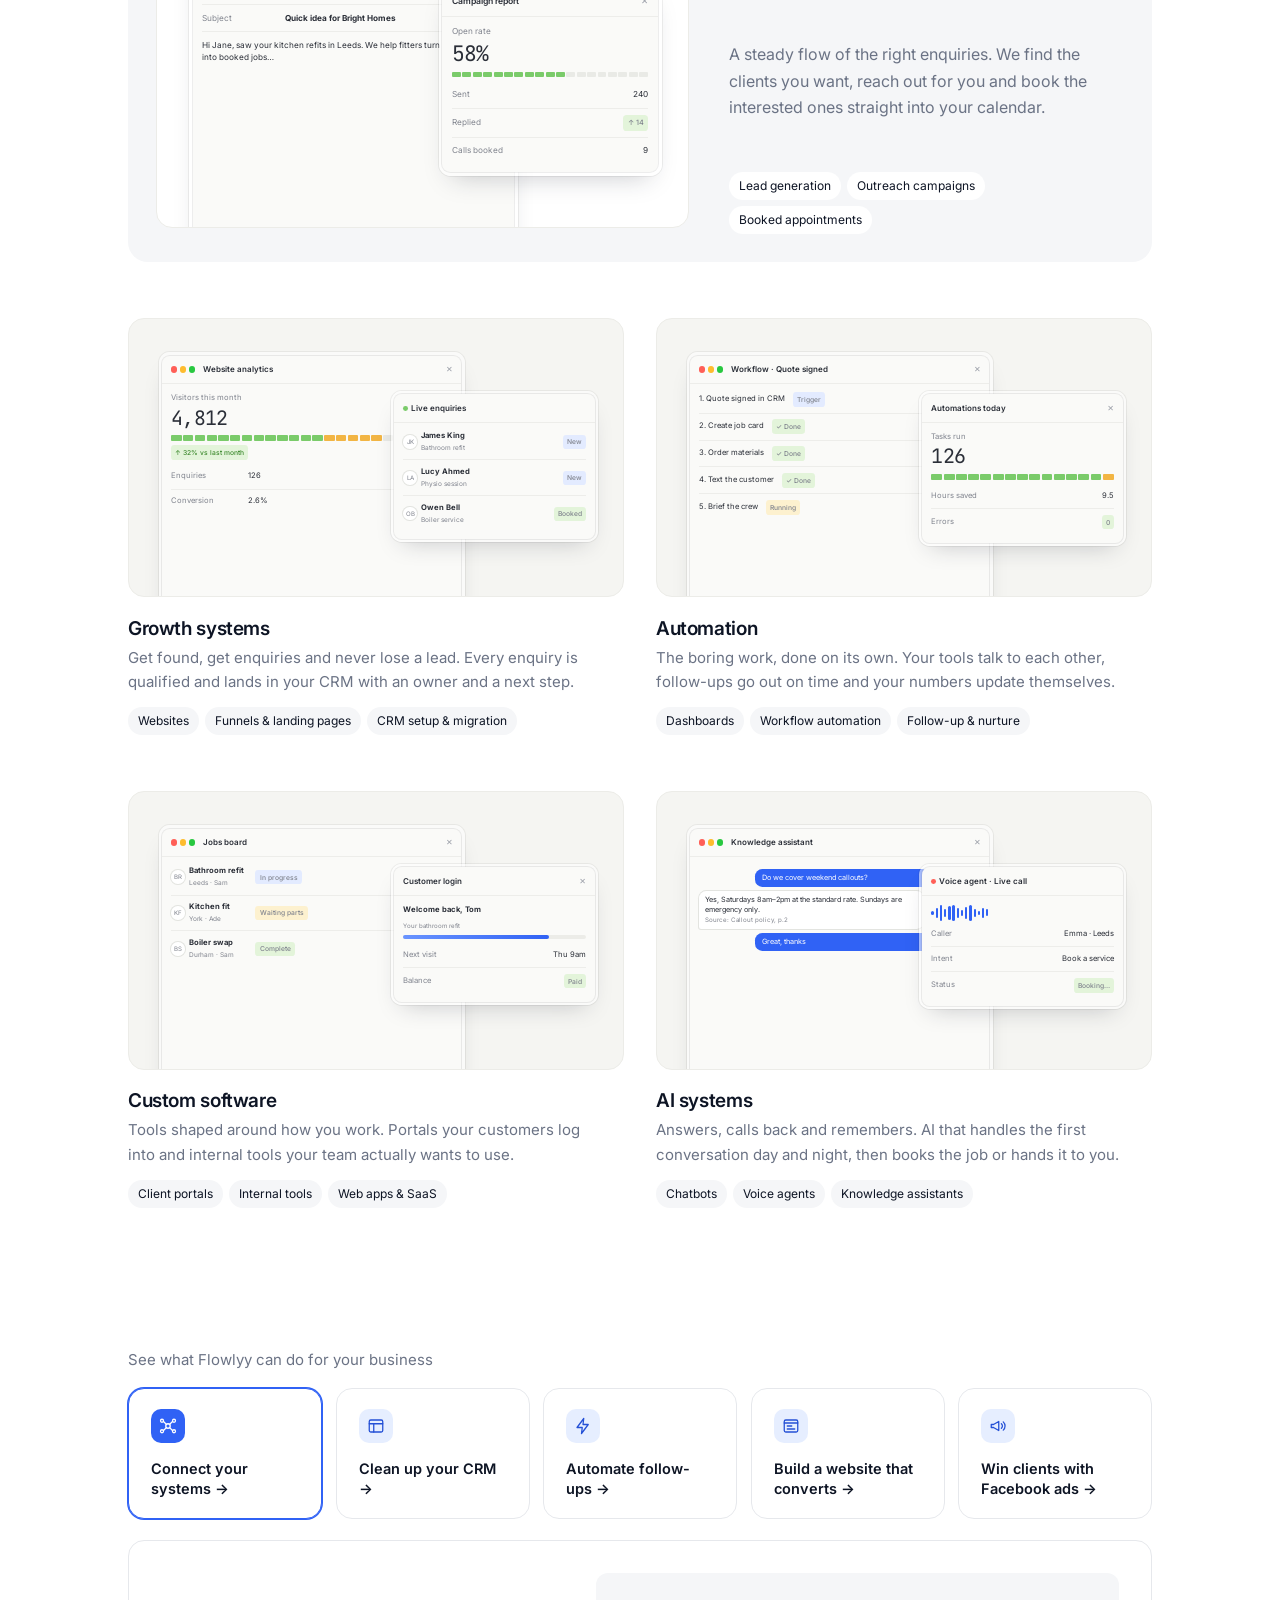
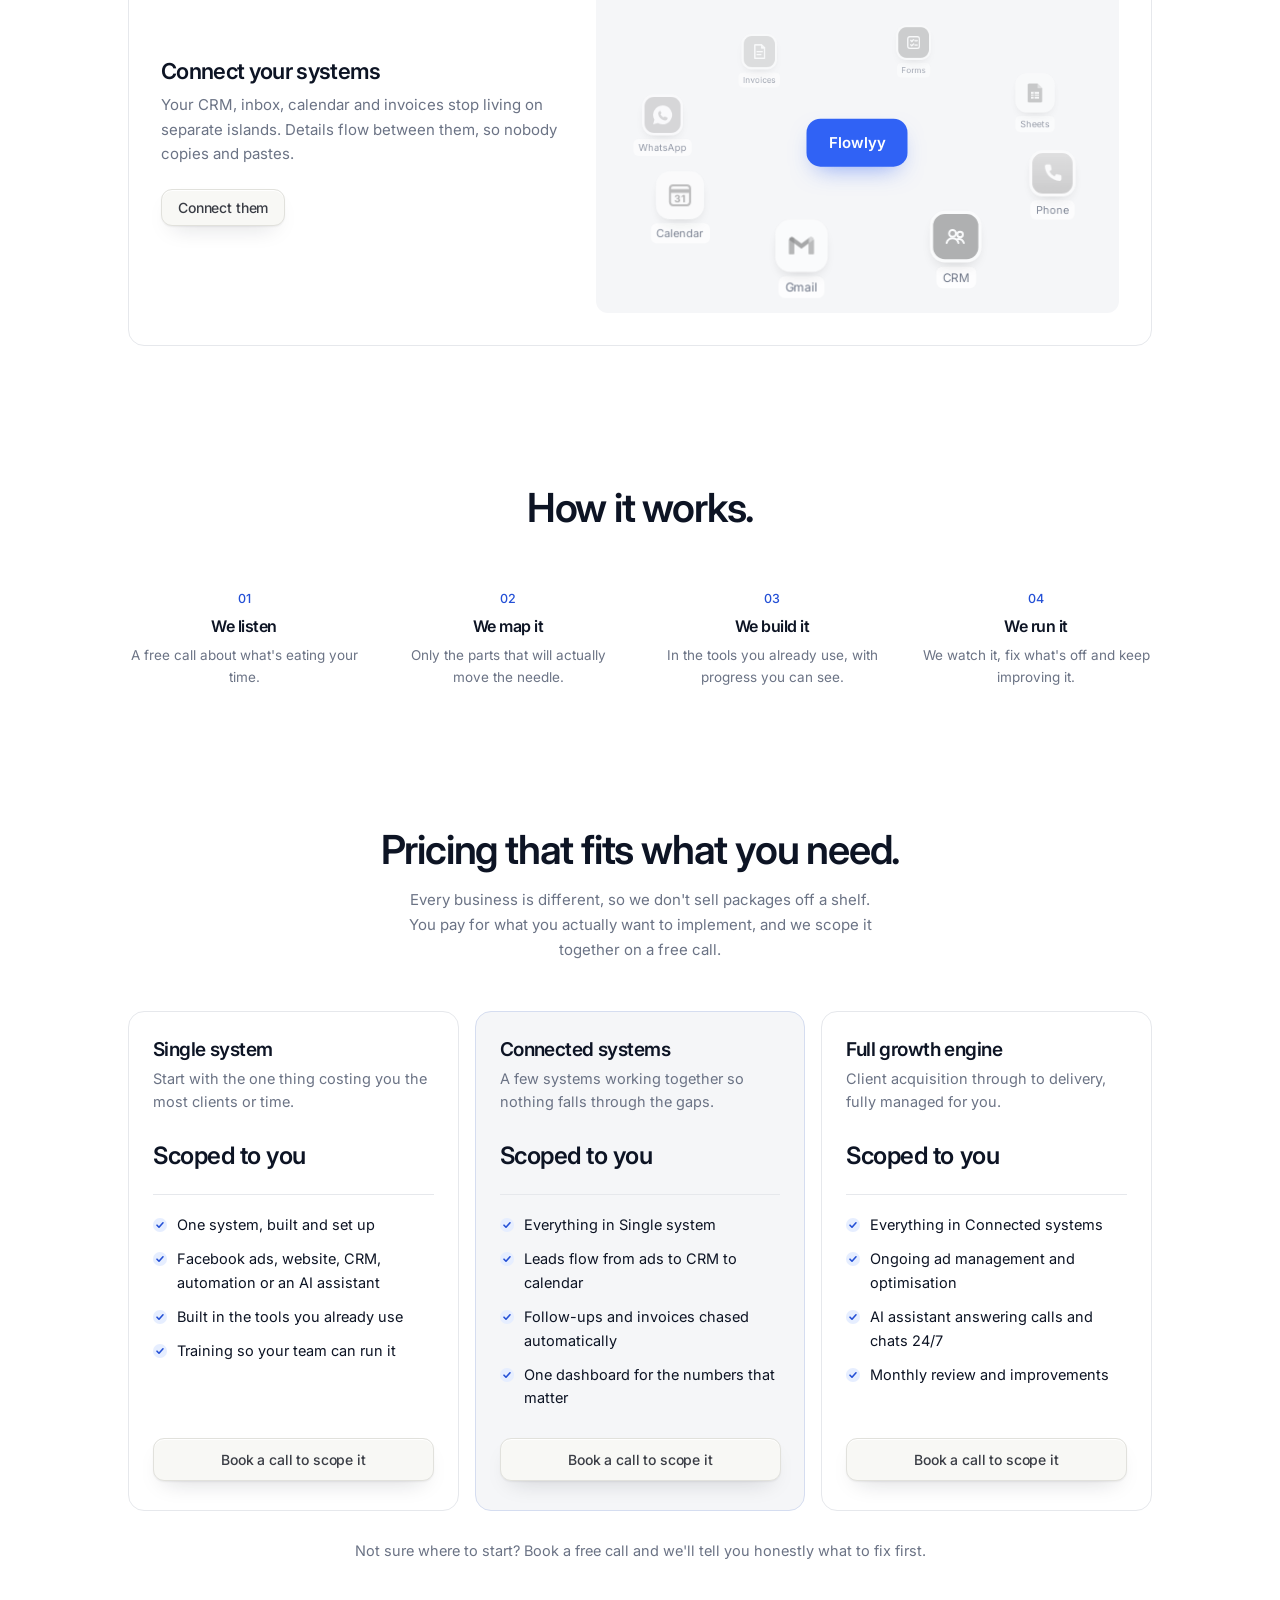
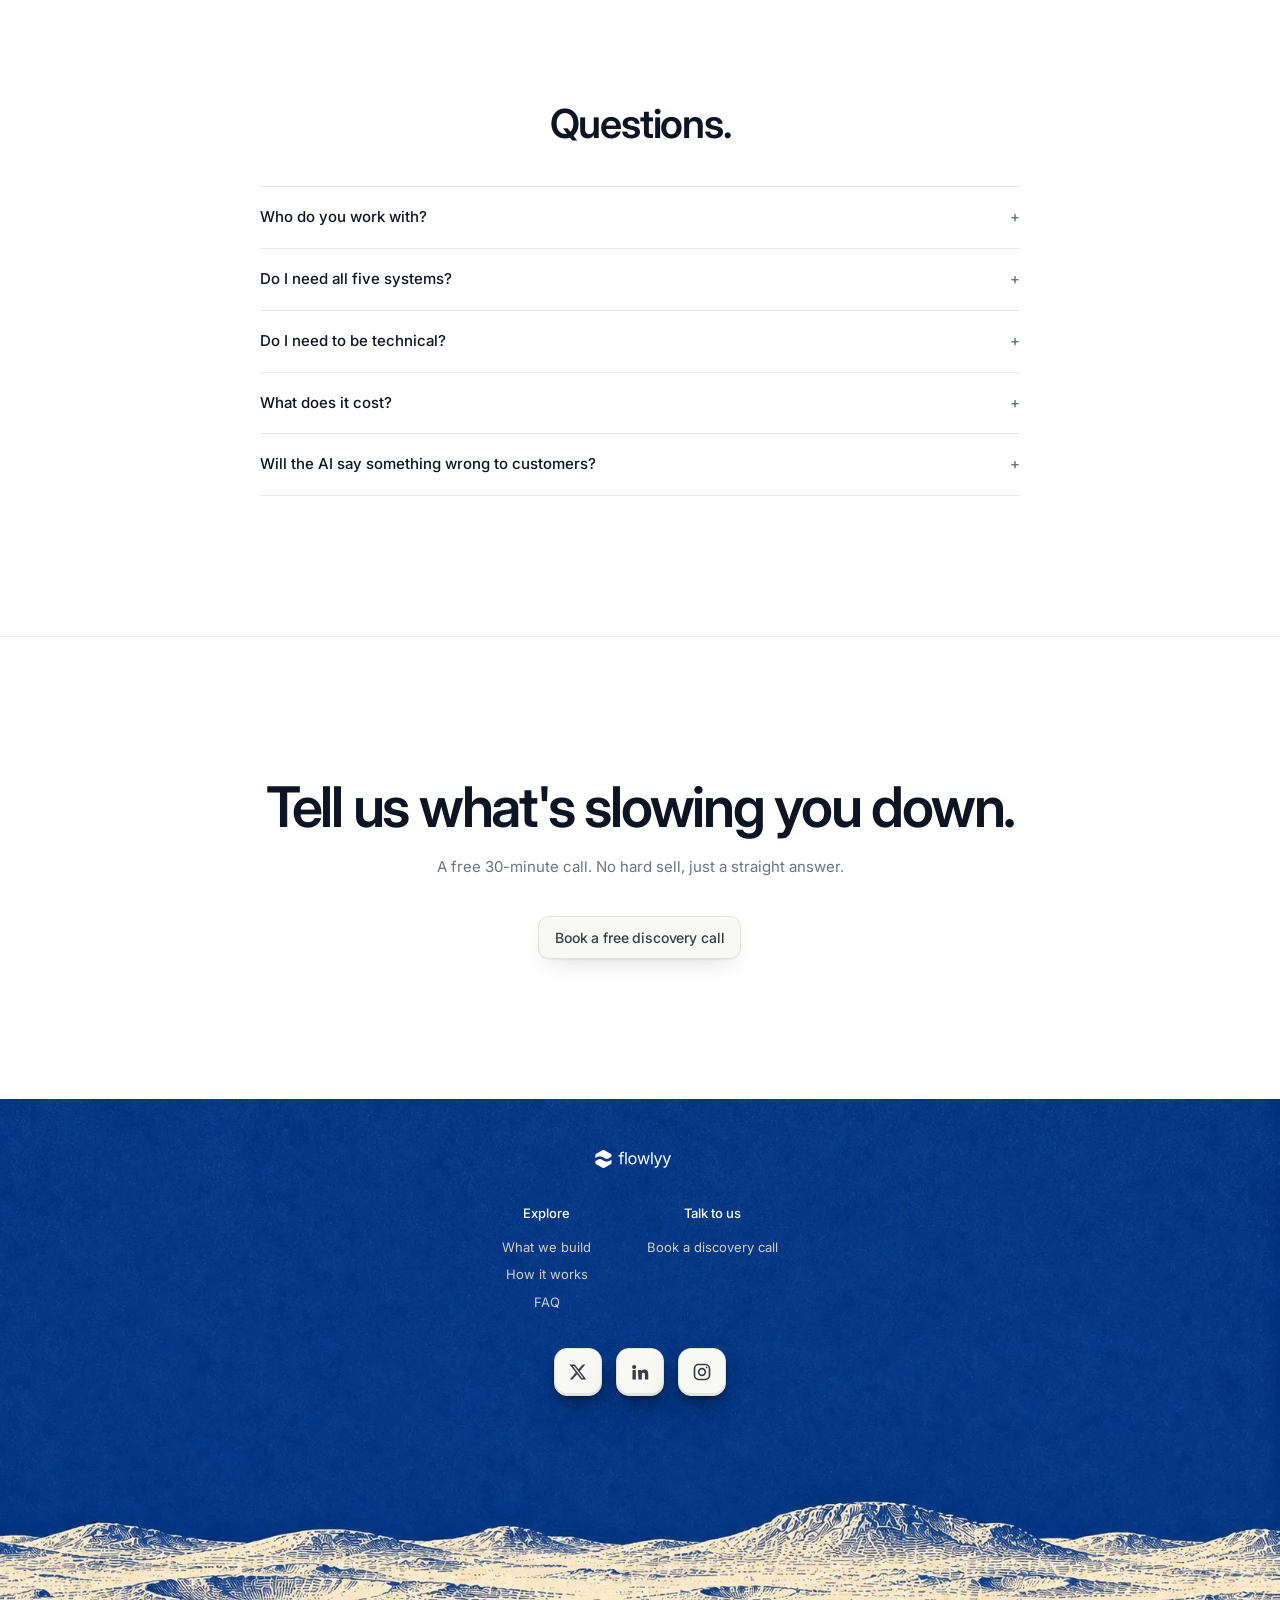
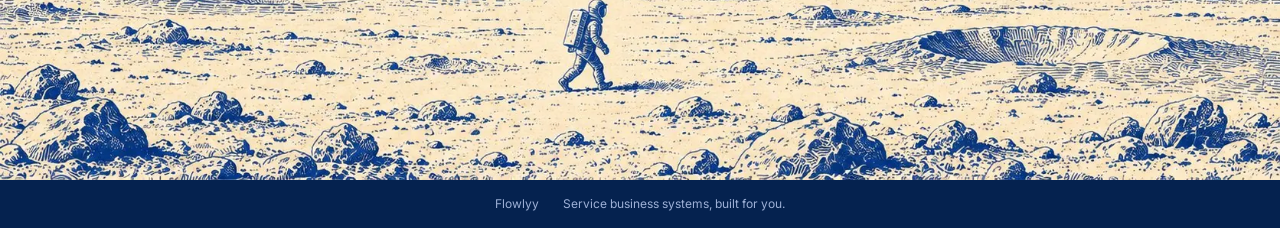
==== commit 4cfa5a67: "Replace homepage with redesigned service-business site Keeps the Meta Pixel and adds SEO description" ====
--- a/index.html
+++ b/index.html
@@ -1,591 +1,663 @@
 <!DOCTYPE html>
 <html lang="en-GB">
 <head>
-  <meta charset="utf-8">
-  <script>document.documentElement.classList.add("js");</script>
-  <meta name="viewport" content="width=device-width, initial-scale=1">
-  <title>Flowlyy | Build your AI operating system</title>
-  <meta name="description" content="Flowlyy builds AI operating systems that draft your emails, pull your reports together, chase your admin and back your research, so founders, professionals and students stop doing the busywork by hand.">
-  <meta name="theme-color" content="#FFFFFF">
-
-  <link rel="preconnect" href="https://fonts.googleapis.com">
-  <link rel="preconnect" href="https://fonts.gstatic.com" crossorigin>
-  <link href="https://fonts.googleapis.com/css2?family=Inter:wght@400;600&family=JetBrains+Mono:wght@400;500;600;700&family=Geist+Pixel&family=Syne:wght@700;800&family=VT323&family=Caveat:wght@500&display=swap" rel="stylesheet">
-  <link rel="stylesheet" href="css/styles.css">
+<meta charset="utf-8">
+<meta name="viewport" content="width=device-width, initial-scale=1">
+<title>Flowlyy | The AI centre for your business</title>
+<meta name="description" content="Flowlyy builds client acquisition, websites, automations, custom software and AI agents for service businesses. Book a free discovery call.">
+<meta name="theme-color" content="#FFFFFF">
+<link rel="icon" href="data:image/svg+xml,%3Csvg xmlns='http://www.w3.org/2000/svg' viewBox='0 0 32 32'%3E%3Crect width='32' height='32' rx='7' fill='%233062F5'/%3E%3C/svg%3E">
+<link rel="preconnect" href="https://fonts.googleapis.com">
+<link rel="preconnect" href="https://fonts.gstatic.com" crossorigin>
+<link href="https://fonts.googleapis.com/css2?family=Inter:wght@400..800&family=JetBrains+Mono:wght@500&display=swap" rel="stylesheet">
+<style>
+:root{--bg:#fff;--ink:#0D1424;--muted:#6B7385;--line:#E6E8EC;--soft:#F5F6F8;--blue:#3062F5;--blue-deep:#2450D6;--blue-tint:#E6EEFF;--ok:#0F7B55;--ok-bg:#DFF3EA;
+  --sans:'Inter',system-ui,-apple-system,'Segoe UI',sans-serif;--mono:'JetBrains Mono',ui-monospace,'SF Mono',Menlo,monospace;--pad:clamp(20px,5vw,48px)}
+*{box-sizing:border-box;margin:0}
+html{scroll-behavior:smooth;color-scheme:light}
+body{font-family:var(--sans);background:var(--bg);color:var(--ink);font-size:15px;line-height:1.65;-webkit-font-smoothing:antialiased;overflow-wrap:break-word}
+a{color:inherit}
+button{font-family:inherit}
+.wrap{max-width:1120px;margin:0 auto;padding:0 var(--pad)}
+section{padding:clamp(72px,11vw,140px) 0}
+h1,h2,h3{font-weight:600;letter-spacing:-.03em;line-height:1.1}
+h2{font-size:clamp(26px,3.4vw,40px);max-width:20em}
+.sub{color:var(--muted);max-width:52ch;margin-top:16px}
+:focus-visible{outline:2px solid var(--blue);outline-offset:3px}
+.sr{position:absolute;width:1px;height:1px;overflow:hidden;clip:rect(0 0 0 0)}
+.skip{position:absolute;left:-999px;top:8px;background:var(--ink);color:#fff;padding:8px 14px;z-index:50}
+.skip:focus{left:8px}
+
+/* retro bevel buttons (unchanged from live site) */
+.btn{display:inline-flex;align-items:center;justify-content:center;padding:12px 22px;border:1px solid #6e6e6e;border-radius:6px;background:linear-gradient(#fff,#f1f1f1);color:var(--ink);box-shadow:inset -1px -1px 0 #c4c4c4,inset 1px 1px 0 #fff,1px 1px 0 #b5b5b5;font-family:var(--mono);font-size:12px;font-weight:500;letter-spacing:.06em;text-transform:uppercase;text-decoration:none;cursor:pointer;transition:background .1s}
+.btn:hover{background:linear-gradient(#f7f7f7,#e6e6e6)}
+.btn:active{background:#e2e2e2;box-shadow:inset 1px 1px 0 #a8a8a8,inset -1px -1px 0 #f4f4f4;transform:translate(1px,1px)}
+.btn--blue{background:linear-gradient(#6a94ff,#3d6fff);border-color:#2450d6;color:#fff;box-shadow:inset -1px -1px 0 #2f5df0,inset 1px 1px 0 #a5bcff,1px 1px 0 #2148c4}
+.btn--blue:hover{background:linear-gradient(#5a87ff,#3062f5)}
+.btn--blue:active{background:#3062f5;box-shadow:inset 1px 1px 0 #2450d6,inset -1px -1px 0 #6f93ff}
+.btn--sm{padding:8px 14px;font-size:11px}
+.btn--soft{font-family:var(--sans);text-transform:none;letter-spacing:-.01em;font-size:14px;font-weight:500;color:#3A3D45;padding:9px 16px;border:1px solid #E1E1DC;border-radius:11px;background:#F8F8F5;box-shadow:inset 0 1px 0 #fff,0 1px 2px rgba(20,24,35,.06),0 10px 24px -12px rgba(20,24,35,.22)}
+.btn--soft:hover{background:#F2F2EE}
+.btn--soft:active{background:#EDEDE8;box-shadow:inset 0 1px 2px rgba(20,24,35,.08);transform:translateY(1px)}
+.btn--soft.btn--sm{font-size:12.5px;padding:6px 11px;border-radius:9px}
+.btns{display:flex;flex-wrap:wrap;gap:12px;margin-top:36px}
+
+/* nav */
+.nav{position:sticky;top:0;z-index:20;background:rgba(255,255,255,.92);backdrop-filter:blur(8px)}
+.nav .wrap{display:flex;align-items:center;justify-content:space-between;height:64px}
+.nav img{height:24px;display:block}
+.nav__links{display:flex;gap:28px;font-size:13px}
+.nav__links a{text-decoration:none;color:var(--muted)}
+.nav__links a:hover{color:var(--ink)}
+@media(max-width:760px){.nav__links{display:none}}
+
+/* hero */
+.hero{padding-top:clamp(64px,10vw,128px);padding-bottom:clamp(48px,6vw,72px)}
+.hero h1{font-size:clamp(34px,6vw,72px);max-width:13em;letter-spacing:-.045em}
+.hero .sub{font-size:16px;margin-top:22px}
+
+/* demo window */
+.demo{padding-top:0}
+.win{border:1px solid var(--line);border-radius:14px;overflow:hidden;background:#fff}
+.win__bar{display:flex;align-items:center;gap:7px;padding:12px 16px;border-bottom:1px solid var(--line);font-size:12.5px;color:var(--muted)}
+.win__bar i{width:9px;height:9px;border-radius:50%;background:var(--line)}
+.win__bar span{margin-left:8px;color:var(--ink);white-space:nowrap;overflow:hidden;text-overflow:ellipsis;min-width:0}
+.win__hint{margin-left:auto;font-style:normal;white-space:nowrap;flex:none;color:var(--muted)}
+.win__body{display:grid;grid-template-columns:220px 1fr;min-height:400px}
+.win__side{border-right:1px solid var(--line);padding:16px 12px;background:var(--soft)}
+.win__side h4{font-size:12px;font-weight:500;color:var(--muted);margin:16px 10px 6px}
+.win__side h4:first-child{margin-top:0}
+.win__side ul{list-style:none;padding:0}
+.win__side li{padding:6px 10px;font-size:13px;color:var(--muted)}
+.win__side button,.agentbar button{display:block;width:100%;text-align:left;font-size:13.5px;border:0;background:none;padding:8px 10px;border-radius:6px;color:var(--muted);cursor:pointer}
+.win__side button:hover,.agentbar button:hover{color:var(--ink)}
+.win__side button[aria-pressed="true"],.agentbar button[aria-pressed="true"]{background:#fff;color:var(--ink);box-shadow:0 0 0 1px var(--line)}
+.agentbar{display:none;gap:6px;overflow-x:auto}
+.agentbar button{width:auto;white-space:nowrap;border:1px solid var(--line)}
+.win__main{padding:20px;display:flex;flex-direction:column;gap:14px;min-width:0}
+.asks{display:flex;flex-wrap:wrap;gap:8px}
+.asks button{font-size:13px;padding:6px 13px;border-radius:99px;border:1px solid var(--line);background:#fff;color:var(--ink);cursor:pointer}
+.asks button:hover{border-color:var(--blue)}
+.asks button[aria-pressed="true"]{border-color:var(--blue);color:var(--blue-deep);background:var(--blue-tint)}
+.chat{display:flex;flex-direction:column;gap:12px;min-height:230px}
+.bubble{align-self:flex-end;background:var(--blue);color:#fff;padding:9px 14px;border-radius:14px 14px 3px 14px;font-size:14px;max-width:85%}
+.steps{display:flex;flex-direction:column;gap:6px;font-size:13px;color:var(--muted)}
+.steps div{display:flex;align-items:center;gap:10px;animation:fadein .3s}
+.steps div::before{content:"";width:7px;height:7px;border-radius:50%;background:var(--ok);flex:none}
+@keyframes fadein{from{opacity:0;transform:translateY(4px)}}
+.answer{border:1px solid var(--line);border-radius:10px;padding:14px 16px;font-size:14px;line-height:1.55;animation:fadein .35s}
+.answer b{color:var(--blue-deep);font-weight:600}
+.answer q{display:block;margin-top:10px;padding:10px 12px;background:var(--soft);border-radius:7px;quotes:none}
+.answer small{display:block;margin-top:10px;font-size:12px;color:var(--muted)}
+.act{margin-top:12px}
+.act:disabled{background:var(--ok-bg);border-color:#7fbf9f;color:var(--ok);box-shadow:none;transform:none;cursor:default}
+@media(max-width:760px){.win__body{grid-template-columns:1fr}.win__side{display:none}.agentbar{display:flex}.win__hint{display:none}}
+.hero .wrap>*,.demo .wrap>*{min-width:0}
+
+/* systems: plain cards like base.org products */
+.cards{display:grid;grid-template-columns:repeat(4,1fr);gap:16px;margin-top:48px}
+.card{background:var(--soft);border-radius:14px;padding:26px 22px;display:flex;flex-direction:column;gap:10px;min-height:250px}
+.card h3{font-size:18px;letter-spacing:-.02em}
+.card p{color:var(--muted);font-size:13.5px}
+.card ul{list-style:none;padding:0;margin-top:auto;font-size:12.5px;color:var(--ink);display:grid;gap:4px}
+.card li::before{content:"– ";color:var(--muted)}
+@media(max-width:980px){.cards{grid-template-columns:1fr 1fr}}
+@media(max-width:560px){.cards{grid-template-columns:1fr}}
+
+
+/* systems: base.org style feature grid */
+.sys-head{display:flex;flex-wrap:wrap;align-items:flex-end;justify-content:space-between;gap:24px;text-align:left}
+#systems h2{margin:0;text-align:left;max-width:18em;color:var(--muted);font-weight:500}
+#systems h2 strong{color:var(--ink);font-weight:600}
+.pill{display:inline-flex;align-items:center;gap:8px;padding:12px 20px;border:1px solid var(--line);border-radius:99px;text-decoration:none;font-size:14px;font-weight:500;white-space:nowrap}
+.pill:hover{border-color:var(--ink)}
+.feat{display:grid;grid-template-columns:repeat(2,1fr);gap:56px 32px;margin-top:48px;text-align:left}
+.feat__art{border:1px solid var(--line);border-radius:16px;aspect-ratio:1.78;display:grid;place-items:center;overflow:hidden}
+.feat__art svg{width:92%;height:auto}
+.feat h3{font-size:19px;margin-top:22px;letter-spacing:-.02em}
+.feat p{color:var(--muted);margin-top:6px;max-width:52ch;font-size:15px}
+.feat ul{list-style:none;padding:0;display:flex;flex-wrap:wrap;gap:6px;margin-top:12px}
+.feat li{font-size:12px;padding:4px 10px;border-radius:99px;background:var(--soft)}
+.feat>article{min-width:0}
+.feat>article:first-child{grid-column:1/-1;display:grid;grid-template-columns:1.35fr 1fr;gap:40px;align-items:center;background:var(--soft);border-radius:20px;padding:clamp(16px,2.5vw,28px)}
+.feat>article:first-child .feat__art{background:#fff;aspect-ratio:1.6;grid-row:span 3}
+.feat>article:first-child h3{font-size:clamp(24px,2.6vw,32px);margin-top:0;align-self:end}
+.feat>article:first-child>p{font-size:16px}
+.feat>article:first-child ul{align-self:start}
+.feat>article:first-child li{background:#fff}
+.feat>article:first-child h3::before{content:"Main service";display:block;width:max-content;font-size:12px;font-weight:600;letter-spacing:0;color:var(--blue-deep);background:var(--blue-tint);padding:4px 10px;border-radius:99px;margin-bottom:14px}
+@media(max-width:900px){.feat>article:first-child{grid-template-columns:1fr;gap:16px}.feat>article:first-child .feat__art{grid-row:auto}}
+@media(max-width:760px){.feat{grid-template-columns:1fr;gap:44px}}
+
+/* what flowlyy can do: notion-style cards + interactive previews */
+.can-label{color:var(--muted);font-size:15px;text-align:left}
+.can{display:grid;grid-template-columns:repeat(5,1fr);gap:14px;margin-top:16px}
+.can button{display:flex;flex-direction:column;align-items:flex-start;justify-content:flex-start;gap:16px;padding:20px 22px;min-height:96px;border:1px solid var(--line);border-radius:16px;background:#fff;cursor:pointer;text-align:left;font:inherit;color:var(--ink);transition:border-color .15s}
+.can button:hover{border-color:#B9C2D0}
+.can button[aria-pressed="true"]{border-color:var(--blue);box-shadow:0 0 0 1px var(--blue)}
+.can .ico{width:48px;height:48px;border-radius:50%;display:grid;place-items:center;border:2px solid var(--ink)}
+.can .ico svg{width:24px;height:24px}
+.can .ci{width:34px;height:34px;border-radius:10px;display:grid;place-items:center;background:var(--blue-tint);color:var(--blue-deep);flex:none}
+.can .ci svg{width:18px;height:18px}
+.can button[aria-pressed="true"] .ci{background:var(--blue);color:#fff}
+.can b{font-size:14.5px;line-height:1.35;font-weight:600}
+@media(max-width:1100px){.can{grid-template-columns:repeat(3,1fr)}}
+@media(max-width:700px){.can{grid-template-columns:1fr 1fr}}
+@media(max-width:480px){.can{grid-template-columns:1fr}.can button{flex-direction:row;align-items:center;gap:16px}}
+.pv{margin-top:20px;border:1px solid var(--line);border-radius:16px;padding:clamp(20px,3vw,32px);text-align:left;display:grid;grid-template-columns:1fr 1.3fr;gap:32px;align-items:center}
+@media(max-width:1000px){.pv{grid-template-columns:1fr}}
+.tool{min-width:0}
+@media(max-width:380px){.tool{font-size:10.5px}}
+.pv>*{min-width:0}
+.pv h3{font-size:22px}
+@media(max-width:560px){.stagebox{padding:12px}.hub{gap:12px 16px}.hub .tag2{font-size:0;width:8px;height:8px;padding:0;border-radius:50%;border:0}.hub .tag2--bad{background:#E8A396}.hub .tag2--ok{background:var(--ok)}.hub .core{font-size:12px;padding:8px 2px}.tool{flex-direction:column;gap:4px;padding:8px 4px;font-size:11.5px;text-align:center}.tag2{font-size:10px}}
+.pv>div>p{color:var(--muted);margin:10px 0 22px;font-size:15px}
+.stagebox{background:var(--soft);border-radius:12px;padding:20px;min-height:280px;position:relative;font-size:13px}
+.tag2{display:inline-block;font-size:11px;padding:2px 8px;border-radius:99px;background:#fff;border:1px solid var(--line);color:var(--muted)}
+.tag2--ok{background:var(--ok-bg);border-color:transparent;color:var(--ok)}
+.tag2--bad{background:#FDE8E4;border-color:transparent;color:#B4432C}
+/* systems */
+.hub{display:grid;grid-template-columns:repeat(3,minmax(0,1fr));gap:18px 36px;position:relative}
+.tool{background:#fff;border:1px solid var(--line);border-radius:10px;padding:10px 12px;display:flex;justify-content:space-between;align-items:center;transition:all .5s}
+.hub .core{grid-column:2;grid-row:2;background:var(--blue);color:#fff;border-color:var(--blue);justify-content:center;opacity:.25;transition:opacity .5s}
+.done .core{opacity:1}
+.hub svg{position:absolute;inset:0;width:100%;height:100%;pointer-events:none}
+.hub path{stroke:var(--blue);stroke-width:1.5;fill:none;stroke-linecap:round;transition:stroke-dashoffset 1.1s cubic-bezier(.65,0,.35,1)}
+.hub .tool{position:relative;z-index:1}
+.hub circle{fill:var(--blue);transform-box:fill-box;transform-origin:center;transition:opacity .3s,transform .4s cubic-bezier(.3,1.6,.5,1)}
+.core.pulse{animation:pulse 1.4s ease-out}
+@keyframes pulse{0%{box-shadow:0 0 0 0 rgba(48,98,245,.45)}100%{box-shadow:0 0 0 18px rgba(48,98,245,0)}}
+/* crm table */
+.tbl{width:100%;border-collapse:collapse;background:#fff;border-radius:10px;overflow:hidden}
+.tbl td,.tbl th{padding:9px 10px;border-bottom:1px solid var(--line);text-align:left}
+.tbl th{font-weight:500;color:var(--muted);font-size:12px}
+.tbl tr{transition:opacity .4s,background .4s}
+.tbl tr.dup{background:#FDE8E4}
+.done .tbl tr.dup{opacity:0;display:none}
+/* follow-up timeline */
+.tl{list-style:none;padding:0;display:grid;gap:10px}
+.tl li{display:flex;gap:12px;align-items:center;background:#fff;border:1px solid var(--line);border-radius:10px;padding:10px 12px;opacity:.35;transition:opacity .4s,border-color .4s}
+.tl li.on{opacity:1;border-color:#B9C2D0}
+.tl li em{font-style:normal;color:var(--muted);width:52px;flex:none}
+.tl li.reply{border-color:var(--ok)}
+/* website builder */
+.site{background:#fff;border:1px solid var(--line);border-radius:10px;overflow:hidden}
+.site .bar{height:22px;border-bottom:1px solid var(--line);display:flex;gap:5px;align-items:center;padding:0 8px}
+.site .bar i{width:7px;height:7px;border-radius:50%;background:var(--line)}
+.blk{margin:10px;border-radius:6px;background:repeating-linear-gradient(45deg,#EEF0F3 0 6px,#F6F7F9 6px 12px);height:40px;transition:all .5s;display:flex;align-items:center;padding:0 12px;color:transparent}
+.done .blk{background:var(--blue-tint);color:var(--ink)}
+.done .blk.h{height:64px;background:var(--blue);color:#fff;font-size:15px;font-weight:600}
+.toast{position:absolute;right:16px;bottom:16px;background:#fff;border:1px solid var(--line);border-radius:10px;padding:10px 14px;box-shadow:0 10px 24px -12px rgba(13,20,36,.3);opacity:0;transform:translateY(8px);transition:all .4s}
+.toast.show{opacity:1;transform:none}
+.pv .btn:disabled{opacity:.6;cursor:default}
+
+/* mac-style mockups */
+.feat__art{background:#F5F5F2;border-color:#ECECE8;container-type:inline-size;position:relative;display:block}
+.mock{position:absolute;inset:0;font-size:1.55cqw;color:#2B2F38}
+.mw,.fp{position:absolute;border-radius:1.4em;padding:.45em;background:rgba(255,255,255,.55);box-shadow:0 0 0 1px rgba(0,0,0,.06),0 1.6em 3em -1.6em rgba(30,35,50,.25)}
+.mw{left:6%;top:12%;width:62%;bottom:-8%}
+.fp{right:5%;top:26%;width:42%}
+.in{background:#FAFAF8;border-radius:1em;box-shadow:0 0 0 1px rgba(0,0,0,.07);height:100%;overflow:hidden}
+.fp .in{height:auto}
+.tb{display:flex;align-items:center;gap:.4em;padding:.9em 1.1em;border-bottom:1px solid #EDEDEA;font-weight:600;font-size:1.05em}
+.tb i{width:.75em;height:.75em;border-radius:50%;background:#FF5F57}.tb i+i{background:#FEBC2E}.tb i+i+i{background:#28C840;margin-right:.6em}
+.tb .x{margin-left:auto;color:#9A9EA8;font-weight:400}
+.bd{padding:1em 1.2em}
+.row2{display:flex;justify-content:space-between;align-items:center;padding:.75em 0;border-bottom:1px solid #EDEDEA}
+.row2:last-child{border-bottom:0}
+.row2 span{color:#80848E}
+.big{font-family:var(--mono);font-size:2.6em;letter-spacing:-.04em;line-height:1.1;margin:.15em 0 .3em}
+.chip{display:inline-flex;align-items:center;gap:.3em;font-size:.88em;padding:.25em .6em;border-radius:.5em;font-weight:500}
+.chip--g{background:#E3F4DA;color:#3D8A2E}.chip--b{background:#E3EBFF;color:#2450D6}.chip--r{background:#FBE3DE;color:#B4432C}.chip--y{background:#FDF1CF;color:#8A6510}
+.seg{display:flex;gap:.18em;margin:.4em 0 .6em}.seg b{flex:1;height:.7em;border-radius:.12em;background:#7ACB6A}.seg b.o{background:#F2B544}.seg b.e{background:#E9EAE6}
+.av{width:2.2em;height:2.2em;border-radius:50%;display:grid;place-items:center;font-size:.8em;background:#fff;box-shadow:0 0 0 1px #E3E4E0;margin-right:.7em;flex:none}
+.who2{display:flex;align-items:center}
+.who2 small{display:block;color:#80848E;font-size:.85em}
+.fld{border:1px solid #E3E4E0;border-radius:.6em;padding:.55em .8em;margin-top:.35em;background:#fff}
+.lbl{font-size:.8em;color:#80848E;margin-top:.7em}
+.bar2{height:.6em;border-radius:1em;background:#ECECE8;margin:.5em 0}.bar2 b{display:block;height:100%;width:65%;border-radius:1em;background:linear-gradient(90deg,#6A94FF,#3062F5)}
+.ph{display:grid;grid-template-columns:repeat(4,1fr);gap:.4em;margin-top:.5em}.ph b{aspect-ratio:1.2;border-radius:.4em;background:#E3EBFF}.ph b:nth-child(2){background:#E3F4DA}.ph b:nth-child(3){background:#FBE3EE}.ph b:nth-child(4){background:#FDF1CF}
+.msgx{max-width:80%;padding:.6em .85em;border-radius:1em;margin:.5em 0;font-size:.95em;line-height:1.35}
+.msgx.u{background:#fff;box-shadow:0 0 0 1px #E3E4E0;border-bottom-left-radius:.3em}
+.msgx.a{background:#3062F5;color:#fff;margin-left:auto;border-bottom-right-radius:.3em}
+.ft{text-align:center;padding:.8em;border-top:1px solid #EDEDEA;color:#80848E;font-size:.9em}
+.ft b{color:#2B2F38}
+.mw .row2{justify-content:flex-start;gap:1em}.mw .row2 span{min-width:9em}
+.feat .mock p{font-size:1em;color:#2B2F38;max-width:none;margin-top:.8em}
+.mw .row2 .av,.mw .row2 .chip,.mw .row2 .who2 span{min-width:0}
+.mw .row2:has(.who2) .who2{min-width:10em}
+.btnx{display:block;text-align:center;margin-top:.8em;padding:.6em;border-radius:.7em;background:#fff;box-shadow:0 0 0 1px #E3E4E0,0 .15em 0 #E3E4E0;font-weight:500}
+/* orbiting integrations */
+.orb{position:relative;height:300px;overflow:visible}
+.orb__lines{position:absolute;inset:0;width:100%;height:100%;pointer-events:none;z-index:2}
+.orb__lines line{stroke:var(--blue);stroke-width:1.5;stroke-dasharray:4 5;animation:flow 1s linear infinite;transition:opacity .4s}
+@keyframes flow{to{stroke-dashoffset:-18}}
+.orb__core{position:absolute;left:50%;top:50%;transform:translate(-50%,-50%);z-index:2;background:var(--blue);color:#fff;font-weight:600;font-size:15px;padding:12px 22px;border-radius:14px;box-shadow:0 10px 24px -10px rgba(48,98,245,.6)}
+.ob{position:absolute;left:0;top:0;width:48px;display:flex;flex-direction:column;align-items:center;gap:4px;will-change:transform}
+.ob__i{width:48px;height:48px;border-radius:14px;background:var(--c);display:grid;place-items:center;border:3px solid #fff;box-shadow:0 6px 14px -6px rgba(13,20,36,.35);filter:grayscale(1) opacity(.55);transition:filter .45s,transform .45s cubic-bezier(.3,1.6,.5,1)}
+.ob__i svg{width:24px;height:24px}
+.ob__i--brand svg{width:30px;height:30px}
+.ob em{font-style:normal;font-size:11px;color:var(--muted);white-space:nowrap;background:rgba(255,255,255,.8);padding:1px 6px;border-radius:6px}
+.ob.on .ob__i{filter:none;transform:scale(1.12)}
+.ob.on em{color:var(--ink)}
+@media(max-width:560px){.orb{height:260px}.ob{width:40px}.ob__i{width:40px;height:40px;border-radius:12px}.ob__i svg{width:20px;height:20px}}
+/* ads manager preview */
+.adm{background:#fff;border:1px solid var(--line);border-radius:10px;overflow:hidden;position:relative;font-size:12.5px}
+.adm__bar{display:flex;justify-content:space-between;padding:10px 12px;border-bottom:1px solid var(--line);background:#FAFBFC}
+.adm__bar span{color:var(--muted)}
+.ads{width:100%;border-collapse:collapse}
+.ads th{font-weight:600;font-size:11.5px;text-align:left;padding:8px 8px;border-bottom:1px solid var(--line);color:#3A3D45;white-space:nowrap}
+.ads td{padding:10px 8px;border-bottom:1px solid var(--line);white-space:nowrap;font-variant-numeric:tabular-nums}
+.ads .nm{color:var(--blue-deep);white-space:normal;min-width:120px}
+.tg{display:inline-block;width:30px;height:17px;border-radius:9px;background:#D5D9E0;position:relative;transition:background .3s}
+.tg::after{content:"";position:absolute;left:2px;top:2px;width:13px;height:13px;border-radius:50%;background:#fff;box-shadow:0 1px 2px rgba(0,0,0,.25);transition:transform .3s cubic-bezier(.3,1.5,.5,1)}
+.live .tg{background:var(--blue)}.live .tg::after{transform:translateX(13px)}
+.dl i{display:inline-block;width:8px;height:8px;border-radius:50%;background:#C3C8D0;margin-right:6px;transition:background .3s}
+.live .dl i{background:#22C55E;box-shadow:0 0 0 3px rgba(34,197,94,.2)}
+.adm__kpi{display:grid;grid-template-columns:repeat(3,1fr);gap:8px;padding:12px}
+.adm__kpi div{background:var(--soft);border-radius:8px;padding:8px 10px}
+.adm__kpi small{display:block;color:var(--muted);font-size:11px}
+.adm__kpi b{font-size:18px;font-variant-numeric:tabular-nums}
+.toasts{position:absolute;right:10px;bottom:10px;display:flex;flex-direction:column;gap:6px;pointer-events:none}
+.lt{background:#fff;border:1px solid var(--line);border-radius:9px;padding:7px 10px;box-shadow:0 8px 18px -10px rgba(13,20,36,.35);animation:fadein .35s;font-size:12px}
+.lt.out{opacity:0;transform:translateY(-6px);transition:opacity .35s,transform .35s}
+.lt i{display:inline-block;width:7px;height:7px;border-radius:50%;background:#22C55E;margin-right:6px}
+.adm{overflow-x:auto}
+/* pricing (no prices) */
+.tiers{display:grid;grid-template-columns:repeat(3,1fr);gap:16px;margin-top:48px;text-align:left}
+.tier{display:flex;flex-direction:column;border:1px solid var(--line);border-radius:16px;padding:28px 24px;background:#fff}
+.tier--mid{background:var(--soft);border-color:#D5DDF0}
+.tier h3{font-size:19px}
+.tier>p{color:var(--muted);font-size:14.5px;margin-top:6px;min-height:3.2em}
+.tier__price{margin:22px 0 18px;padding-bottom:18px;border-bottom:1px solid var(--line);font-size:24px;font-weight:600;letter-spacing:-.02em}
+.tier ul{list-style:none;padding:0;display:grid;gap:10px;font-size:14.5px;margin-bottom:28px}
+.tier li{position:relative;padding-left:24px}
+.tier li::before{content:"";position:absolute;left:0;top:.35em;width:14px;height:14px;border-radius:50%;background:var(--blue-tint) url("data:image/svg+xml,%3Csvg xmlns='http://www.w3.org/2000/svg' viewBox='0 0 14 14'%3E%3Cpath d='M4 7.2l2 2 4-4.4' fill='none' stroke='%232450D6' stroke-width='1.6' stroke-linecap='round' stroke-linejoin='round'/%3E%3C/svg%3E") center/14px no-repeat}
+.tier .btn{margin-top:auto;align-self:stretch;justify-content:center}
+.tiers__note{margin-top:28px;color:var(--muted);font-size:14.5px;text-align:center}
+@media(max-width:900px){.tiers{grid-template-columns:1fr;max-width:520px;margin-left:auto;margin-right:auto}.tier>p{min-height:0}}
+/* features grid */
+.grid4{display:grid;grid-template-columns:repeat(4,1fr);gap:40px 32px;margin-top:56px}
+.grid4 b{font-size:12.5px;color:var(--blue-deep);font-weight:500}
+.grid4 h3{font-size:16px;margin:8px 0}
+.grid4 p{color:var(--muted);font-size:13.5px}
+@media(max-width:900px){.grid4{grid-template-columns:1fr 1fr}}
+@media(max-width:520px){.grid4{grid-template-columns:1fr}}
+
+/* faq */
+.faq{max-width:760px;margin-top:40px}
+details{border-top:1px solid var(--line);padding:18px 0}
+details:last-child{border-bottom:1px solid var(--line)}
+summary{cursor:pointer;font-size:15px;font-weight:500;list-style:none;display:flex;justify-content:space-between;gap:20px}
+summary::-webkit-details-marker{display:none}
+summary::after{content:"+";color:var(--muted)}
+details[open] summary::after{content:"\2013"}
+details p{color:var(--muted);margin-top:10px;font-size:14px;max-width:60ch}
+
+/* closing cta */
+.end{text-align:left;border-top:1px solid var(--line)}
+.end h2{font-size:clamp(30px,4.6vw,56px);letter-spacing:-.04em}
+
+/* footer: etched moon */
+.foot{--sky:#08387F;--cream:#F7EBD5;background:var(--sky);color:var(--cream)}
+.foot__art{background-color:var(--sky);background-image:url("assets/footer/footer-moon.jpg");background-image:image-set(url("assets/footer/footer-moon.webp") type("image/webp"),url("assets/footer/footer-moon.jpg") type("image/jpeg"));background-size:cover;background-position:50% 100%;background-repeat:no-repeat;padding:48px 0 clamp(260px,30vw,460px)}
+.foot__top{display:flex;flex-wrap:wrap;gap:32px 64px;justify-content:space-between;flex-direction:column;align-items:center;text-align:center}
+.foot__logo img{height:24px;display:block;filter:brightness(0) invert(1)}
+.foot__nav{display:flex;flex-wrap:wrap;gap:24px 56px;font-size:13px;justify-content:center}
+.foot__nav h4{font-size:13px;font-weight:500;color:#fff;margin-bottom:10px}
+.foot__nav a{display:block;color:var(--cream);text-decoration:none;padding:3px 0;opacity:.85}
+.foot__nav a:hover{opacity:1;text-decoration:underline}
+.foot :focus-visible{outline-color:#fff}
+.socials2{display:flex;gap:14px;justify-content:center}
+.soc{width:48px;height:48px;display:grid;place-items:center;border-radius:13px;background:#F8F8F5;border:1px solid #E1E1DC;color:#3A3D45;box-shadow:inset 0 1px 0 #fff,inset 0 -2px 0 #E4E4DF,0 2px 3px rgba(0,0,0,.18),0 8px 16px -4px rgba(0,0,0,.35),0 18px 36px -10px rgba(0,10,40,.55);transition:background .15s,transform .1s,box-shadow .15s}
+.soc:hover{background:#fff}.soc:active{transform:translateY(1px);box-shadow:inset 0 1px 2px rgba(0,0,0,.12),0 1px 2px rgba(0,0,0,.2)}
+.soc svg{width:20px;height:20px}
+.foot__base{background:#05224F;color:#9DB0D6;font-size:12px;padding:14px 0}
+.foot__base .wrap{display:flex;flex-wrap:wrap;justify-content:center;gap:6px 24px}
+@media(max-width:600px){.foot__art{padding-bottom:340px}}
+/* comet-style hero */
+.hero{position:relative;overflow:hidden;text-align:center;padding-top:clamp(56px,8vw,104px);padding-bottom:0}
+.hero h1{margin:0 auto;max-width:12em;font-size:clamp(36px,6.4vw,80px);font-weight:600}
+.hero .sub{margin:22px auto 0}
+.hero .btns{justify-content:center}
+.ring{display:inline-flex}
+.orbits{position:absolute;inset:0;width:100%;height:100%;z-index:0;pointer-events:none}
+.hero .wrap{position:relative;z-index:1}
+.stage{position:relative;max-width:960px;margin:clamp(48px,7vw,88px) auto 0;text-align:left}
+.chips{position:absolute;left:-56px;bottom:56px;display:flex;flex-direction:column;gap:12px;z-index:2}
+.chips button{display:flex;align-items:center;gap:10px;font-size:13.5px;padding:12px 18px;border:0;border-radius:14px;background:rgba(255,255,255,.92);backdrop-filter:blur(8px);box-shadow:0 10px 30px -10px rgba(13,20,36,.25);cursor:pointer;color:var(--ink)}
+.chips button:hover,.chips button[aria-pressed="true"]{box-shadow:0 0 0 1.5px var(--blue),0 10px 30px -10px rgba(13,20,36,.25)}
+.chips svg{width:16px;height:16px;flex:none}
+.assist{position:absolute;right:-48px;top:-34px;width:min(340px,42%);z-index:2;padding:18px 20px;border-radius:18px;background:rgba(255,255,255,.88);backdrop-filter:blur(14px);box-shadow:0 20px 50px -18px rgba(13,20,36,.3);text-align:left}
+.assist small{display:flex;align-items:center;gap:8px;font-size:12.5px;color:var(--muted)}
+.assist small::before{content:"";width:9px;height:9px;border-radius:50%;background:var(--blue)}
+.assist p{margin-top:10px;font-size:17px;line-height:1.35;font-weight:500;letter-spacing:-.02em}
+.win{box-shadow:0 30px 70px -40px rgba(13,20,36,.35)}
+@media(max-width:1100px){.chips{left:12px;bottom:auto;top:-22px;flex-direction:row}.assist{display:none}}
+@media(max-width:760px){.chips{position:static;flex-wrap:wrap;justify-content:center;margin-bottom:14px}.planet--a{display:none}}
+/* hatched planets */
+.planet{position:absolute;z-index:0;pointer-events:none;height:auto}
+.planet--a{width:clamp(150px,17vw,260px);aspect-ratio:1;left:clamp(-90px,-4vw,-40px);top:4%}
+.planet--b{width:clamp(240px,34vw,540px);aspect-ratio:1;right:clamp(-260px,-14vw,-110px);bottom:-10%}
+.planet--c{width:clamp(118px,12vw,185px);aspect-ratio:320/256;right:9%;top:3%;transform:rotate(10deg)}
+.planet--d{width:clamp(50px,5vw,80px);aspect-ratio:1;left:9%;top:52%;transform:rotate(-30deg)}
+.planet--e{width:clamp(30px,2.6vw,42px);aspect-ratio:1;right:22%;top:46%}
+@media(max-width:900px){.planet--d,.planet--e{display:none}.planet--c{width:76px;right:-18px;top:-6px}}
+/* stars */
+.stars{position:absolute;inset:0;z-index:0;pointer-events:none}
+.star{position:absolute;display:block;aspect-ratio:1}
+.star svg{width:100%;height:100%;display:block}
+.star.tw{animation:twinkle 3.2s ease-in-out infinite}
+@keyframes twinkle{50%{opacity:.25;transform:scale(.7) rotate(20deg)}}
+@media(max-width:760px){.star.sm{display:none}}
+/* logo marquee */
+.logos{padding:clamp(48px,6vw,72px) 0 0;text-align:center}
+.marq{overflow:hidden;-webkit-mask:linear-gradient(90deg,transparent,#000 18%,#000 82%,transparent);mask:linear-gradient(90deg,transparent,#000 18%,#000 82%,transparent);max-width:980px;margin:0 auto}
+.marq ul{list-style:none;padding:0;display:flex;gap:56px;width:max-content;animation:marq 32s linear infinite}
+.marq:hover ul{animation-play-state:paused}
+.marq li{display:flex;align-items:center;gap:10px;font-size:22px;font-weight:600;letter-spacing:-.02em;color:#6B6F78;white-space:nowrap}
+.marq img{width:26px;height:26px;opacity:.62;filter:grayscale(1) brightness(.55)}
+@keyframes marq{to{transform:translateX(calc(-50% - 28px))}}
+.logos p{margin-top:18px;color:var(--muted);font-size:15px}
+/* hero button pulse */
+.ring .btn{position:relative}
+.ring .btn::before,.ring .btn::after{content:"";position:absolute;inset:-1px;border-radius:6px;pointer-events:none;animation:ctaPulse 2.6s cubic-bezier(.2,.6,.3,1) infinite}
+.ring .btn::after{animation-delay:1.3s}
+@keyframes ctaPulse{0%{box-shadow:0 0 0 0 rgba(48,98,245,.42)}100%{box-shadow:0 0 0 26px rgba(48,98,245,0)}}
+.ring .btn:hover::before,.ring .btn:hover::after{animation-play-state:paused;opacity:0}
+/* centre everything */
+section h2,.sub{margin-left:auto;margin-right:auto}
+section h2,section>.wrap>.sub,.end,.grid4>div,.card{text-align:center}
+.card ul{justify-items:center}
+.faq{margin-left:auto;margin-right:auto}
+.end .btns{justify-content:center}
+/* tactile press: every button moves like a real one */
+.btn,.soc,.chips button,.can button,.asks button{transition:transform .35s cubic-bezier(.34,1.56,.64,1),box-shadow .25s ease,background .15s;will-change:transform}
+.btn:hover,.soc:hover,.chips button:hover,.can button:hover,.asks button:hover{transform:translateY(-2px)}
+.btn--blue:hover{box-shadow:inset -1px -1px 0 #2f5df0,inset 1px 1px 0 #a5bcff,1px 1px 0 #2148c4,0 8px 18px -6px rgba(48,98,245,.55)}
+.btn--soft:hover{box-shadow:inset 0 1px 0 #fff,0 2px 4px rgba(20,24,35,.08),0 16px 30px -12px rgba(20,24,35,.3)}
+.soc:hover{box-shadow:inset 0 1px 0 #fff,inset 0 -2px 0 #E4E4DF,0 3px 5px rgba(0,0,0,.2),0 12px 22px -4px rgba(0,0,0,.4),0 26px 44px -10px rgba(0,10,40,.6)}
+.can button:hover{box-shadow:0 12px 26px -14px rgba(20,24,35,.3)}
+.btn:active,.soc:active,.chips button:active,.can button:active,.asks button:active{transform:translateY(2px) scale(.97);transition-duration:.08s}
+.btn--blue:active{box-shadow:inset 1px 1px 0 #2450d6,inset -1px -1px 0 #6f93ff,0 1px 2px rgba(48,98,245,.3)}
+.btn--soft:active{box-shadow:inset 0 2px 3px rgba(20,24,35,.1),0 1px 1px rgba(20,24,35,.06)}
+.btn:disabled,.btn:disabled:hover,.btn:disabled:active{transform:none}
+@media(prefers-reduced-motion:reduce){*{animation:none!important;transition:none!important;scroll-behavior:auto!important}}
+</style>
+<!-- Meta Pixel Code -->
+<script>
+!function(f,b,e,v,n,t,s)
+{if(f.fbq)return;n=f.fbq=function(){n.callMethod?
+n.callMethod.apply(n,arguments):n.queue.push(arguments)};
+if(!f._fbq)f._fbq=n;n.push=n;n.loaded=!0;n.version='2.0';
+n.queue=[];t=b.createElement(e);t.async=!0;
+t.src=v;s=b.getElementsByTagName(e)[0];
+s.parentNode.insertBefore(t,s)}(window, document,'script',
+'https://connect.facebook.net/en_US/fbevents.js');
+
+fbq('init', '1587701063397395');
+fbq('track', 'PageView');
+</script>
+
+<noscript>
+<img height="1" width="1" style="display:none"
+src="https://www.facebook.com/tr?id=1587701063397395&ev=PageView&noscript=1"
+/>
+</noscript>
+<!-- End Meta Pixel Code -->
 </head>
-<body id="top">
-  <a class="skip-link label" href="#main">Skip to content</a>
-
-  <header class="site-header">
-    <div class="wrap site-header__inner">
-      <a class="brand" href="#top" aria-label="Flowlyy home">
-        <img class="brand__logo" src="assets/logo/flowlyy-logo.svg" alt="Flowlyy" width="126" height="32">      </a>
-      <nav class="site-nav label" aria-label="Primary">
-        <a class="nav-link" href="#services">Services</a>
-        <a class="nav-link" href="#product">Product</a>
-        <a class="nav-link" href="#pricing">Ways to work</a>
-        <a class="btn btn--sm btn--blue" href="https://cal.com/divine-uchenna-amakiri/discovery-call">Work with us</a>
-      </nav>
-    </div>
-  </header>
-
-  <main id="main">
-    <!-- Hero -->
-    <section class="wrap hero" aria-labelledby="hero-title">
-      <div class="badge-row label">
-        <span class="badge">[ For Founders & Professionals ]</span>
+<body>
+<a class="skip" href="#main">Skip to content</a>
+
+<header class="nav">
+  <div class="wrap">
+    <a href="#"><img src="assets/logo/flowlyy-logo.svg" alt="Flowlyy"></a>
+    <nav class="nav__links" aria-label="Primary"><a href="#systems">What we build</a><a href="#how">How it works</a><a href="#pricing">Pricing</a><a href="#faq">FAQ</a></nav>
+    <a class="btn btn--blue btn--sm" href="https://cal.com/divine-uchenna-amakiri/discovery-call">Book a call</a>
+  </div>
+</header>
+
+<main id="main">
+<section class="hero">
+  <svg class="planet planet--a" viewBox="0 0 200 200" aria-hidden="true"><defs><pattern id="pal" width="2.4" height="2.4" patternUnits="userSpaceOnUse" patternTransform="rotate(-35)"><line x1="0" y1="0" x2="0" y2="2.4" stroke="#A9C4FF" stroke-width="1.05"/></pattern><pattern id="pad" width="2.4" height="2.4" patternUnits="userSpaceOnUse" patternTransform="rotate(-35)"><line x1="0" y1="0" x2="0" y2="2.4" stroke="#3062F5" stroke-width="1.05"/></pattern><pattern id="pas" width="2.4" height="2.4" patternUnits="userSpaceOnUse" patternTransform="rotate(55)"><line x1="0" y1="0" x2="0" y2="2.4" stroke="#2450D6" stroke-width="1.05"/></pattern><pattern id="pap" width="2.4" height="2.4" patternUnits="userSpaceOnUse" patternTransform="rotate(-35)"><line x1="0" y1="0" x2="0" y2="2.4" stroke="#D6E3FF" stroke-width="1.05"/></pattern><pattern id="pam" width="2.4" height="2.4" patternUnits="userSpaceOnUse" patternTransform="rotate(-35)"><line x1="0" y1="0" x2="0" y2="2.4" stroke="#6A94FF" stroke-width="1.05"/></pattern><clipPath id="pac"><circle cx="100" cy="100" r="96"/></clipPath></defs><g clip-path="url(#pac)"><rect width="200" height="200" fill="#fff"/><circle cx="100" cy="100" r="96" fill="url(#pad)"/><circle cx="118" cy="82" r="96" fill="url(#pal)"/><path d="M48 70 A22 16 0 1 0 92 70 A22 16 0 1 0 48 70 Z" fill="url(#pap)" stroke="#2450D6" stroke-width="1.3" stroke-dasharray=".8 2.6" stroke-linecap="round"/><path d="M106 120 A14 10 0 1 0 134 120 A14 10 0 1 0 106 120 Z" fill="url(#pap)" stroke="#2450D6" stroke-width="1.3" stroke-dasharray=".8 2.6" stroke-linecap="round"/><path d="M51 140 A9 7 0 1 0 69 140 A9 7 0 1 0 51 140 Z" fill="url(#pap)" stroke="#2450D6" stroke-width="1.3" stroke-dasharray=".8 2.6" stroke-linecap="round"/><path d="M133 60 A7 6 0 1 0 147 60 A7 6 0 1 0 133 60 Z" fill="url(#pap)" stroke="#2450D6" stroke-width="1.3" stroke-dasharray=".8 2.6" stroke-linecap="round"/></g><circle cx="100" cy="100" r="96" fill="none" stroke="#2450D6" stroke-width="1" stroke-dasharray="1 4" opacity=".55"/></svg>
+  <svg class="planet planet--b" viewBox="0 0 200 200" aria-hidden="true"><defs><pattern id="pbl" width="2.4" height="2.4" patternUnits="userSpaceOnUse" patternTransform="rotate(-35)"><line x1="0" y1="0" x2="0" y2="2.4" stroke="#A9C4FF" stroke-width="1.05"/></pattern><pattern id="pbd" width="2.4" height="2.4" patternUnits="userSpaceOnUse" patternTransform="rotate(-35)"><line x1="0" y1="0" x2="0" y2="2.4" stroke="#3062F5" stroke-width="1.05"/></pattern><pattern id="pbp" width="2.4" height="2.4" patternUnits="userSpaceOnUse" patternTransform="rotate(-35)"><line x1="0" y1="0" x2="0" y2="2.4" stroke="#D6E3FF" stroke-width="1.05"/></pattern><pattern id="pbm" width="2.4" height="2.4" patternUnits="userSpaceOnUse" patternTransform="rotate(-35)"><line x1="0" y1="0" x2="0" y2="2.4" stroke="#6A94FF" stroke-width="1.05"/></pattern><clipPath id="pbc"><circle cx="100" cy="100" r="96"/></clipPath></defs><g clip-path="url(#pbc)"><rect width="200" height="200" fill="#fff"/><circle cx="100" cy="100" r="96" fill="url(#pbd)"/><circle cx="120" cy="80" r="94" fill="url(#pbl)"/><ellipse cx="62" cy="58" rx="24" ry="17" fill="url(#pbp)" stroke="#2450D6" stroke-width="1.3" stroke-dasharray=".8 2.6" stroke-linecap="round"/><ellipse cx="128" cy="88" rx="34" ry="24" fill="url(#pbm)" stroke="#2450D6" stroke-width="1.3" stroke-dasharray=".8 2.6" stroke-linecap="round"/><ellipse cx="78" cy="128" rx="16" ry="11" fill="url(#pbp)" stroke="#2450D6" stroke-width="1.3" stroke-dasharray=".8 2.6" stroke-linecap="round"/><ellipse cx="150" cy="148" rx="12" ry="9" fill="url(#pbp)" stroke="#2450D6" stroke-width="1.3" stroke-dasharray=".8 2.6" stroke-linecap="round"/><ellipse cx="108" cy="40" rx="8" ry="6" fill="url(#pbp)" stroke="#2450D6" stroke-width="1.3" stroke-dasharray=".8 2.6" stroke-linecap="round"/><ellipse cx="44" cy="104" rx="7" ry="5" fill="url(#pbp)" stroke="#2450D6" stroke-width="1.3" stroke-dasharray=".8 2.6" stroke-linecap="round"/><ellipse cx="118" cy="170" rx="9" ry="6" fill="url(#pbp)" stroke="#2450D6" stroke-width="1.3" stroke-dasharray=".8 2.6" stroke-linecap="round"/></g><circle cx="100" cy="100" r="96" fill="none" stroke="#2450D6" stroke-width="1" stroke-dasharray="1 4" opacity=".55"/></svg>
+  <svg class="planet planet--c" viewBox="-60 -28 320 256" aria-hidden="true"><defs><pattern id="pcl" width="6" height="6" patternUnits="userSpaceOnUse" patternTransform="rotate(-35)"><line x1="0" y1="0" x2="0" y2="6" stroke="#A9C4FF" stroke-width="2.6"/></pattern><pattern id="pcd" width="6" height="6" patternUnits="userSpaceOnUse" patternTransform="rotate(-35)"><line x1="0" y1="0" x2="0" y2="6" stroke="#3062F5" stroke-width="2.6"/></pattern><pattern id="pcs" width="6" height="6" patternUnits="userSpaceOnUse" patternTransform="rotate(55)"><line x1="0" y1="0" x2="0" y2="6" stroke="#2450D6" stroke-width="2.6"/></pattern><pattern id="pcp" width="6" height="6" patternUnits="userSpaceOnUse" patternTransform="rotate(-35)"><line x1="0" y1="0" x2="0" y2="6" stroke="#D6E3FF" stroke-width="2.6"/></pattern><pattern id="pcm" width="6" height="6" patternUnits="userSpaceOnUse" patternTransform="rotate(-35)"><line x1="0" y1="0" x2="0" y2="6" stroke="#6A94FF" stroke-width="2.6"/></pattern><clipPath id="pcc"><circle cx="100" cy="100" r="96"/></clipPath></defs><path d="M-30 112 A130 34 -14 0 1 230 88" fill="none" stroke="url(#pcm)" stroke-width="12"/><g clip-path="url(#pcc)"><rect width="200" height="200" fill="#fff"/><circle cx="100" cy="100" r="96" fill="url(#pcd)"/><circle cx="118" cy="82" r="96" fill="url(#pcl)"/><path d="M60 80 A20 14 0 1 0 100 80 A20 14 0 1 0 60 80 Z" fill="url(#pcp)" stroke="#2450D6" stroke-width="1.3" stroke-dasharray=".8 2.6" stroke-linecap="round"/><path d="M110 120 C 130 112, 150 125, 145 145 C 138 160, 115 155, 110 120 Z" fill="url(#pcm)" stroke="#2450D6" stroke-width="1.3" stroke-dasharray=".8 2.6" stroke-linecap="round"/></g><circle cx="100" cy="100" r="96" fill="none" stroke="#2450D6" stroke-width="1" stroke-dasharray="1 4" opacity=".55"/><path d="M230 88 A130 34 -14 0 1 -30 112" fill="none" stroke="url(#pcm)" stroke-width="12"/><path d="M230 88 A130 34 -14 0 1 -30 112" fill="none" stroke="#2450D6" stroke-width="1" stroke-dasharray="1 3"/></svg>
+  <svg class="planet planet--d" viewBox="0 0 200 200" aria-hidden="true"><defs><pattern id="pdl" width="12" height="12" patternUnits="userSpaceOnUse" patternTransform="rotate(-35)"><line x1="0" y1="0" x2="0" y2="12" stroke="#A9C4FF" stroke-width="5.2"/></pattern><pattern id="pdd" width="12" height="12" patternUnits="userSpaceOnUse" patternTransform="rotate(-35)"><line x1="0" y1="0" x2="0" y2="12" stroke="#3062F5" stroke-width="5.2"/></pattern><pattern id="pds" width="12" height="12" patternUnits="userSpaceOnUse" patternTransform="rotate(55)"><line x1="0" y1="0" x2="0" y2="12" stroke="#2450D6" stroke-width="5.2"/></pattern><pattern id="pdp" width="12" height="12" patternUnits="userSpaceOnUse" patternTransform="rotate(-35)"><line x1="0" y1="0" x2="0" y2="12" stroke="#D6E3FF" stroke-width="5.2"/></pattern><pattern id="pdm" width="12" height="12" patternUnits="userSpaceOnUse" patternTransform="rotate(-35)"><line x1="0" y1="0" x2="0" y2="12" stroke="#6A94FF" stroke-width="5.2"/></pattern><clipPath id="pdc"><circle cx="100" cy="100" r="96"/></clipPath></defs><g clip-path="url(#pdc)"><rect width="200" height="200" fill="#fff"/><circle cx="100" cy="100" r="96" fill="url(#pdd)"/><circle cx="135" cy="70" r="92" fill="#fff"/><circle cx="135" cy="70" r="92" fill="url(#pdp)" opacity=".5"/></g><circle cx="100" cy="100" r="96" fill="none" stroke="#2450D6" stroke-width="1" stroke-dasharray="1 4" opacity=".55"/></svg>
+  <svg class="planet planet--e" viewBox="0 0 200 200" aria-hidden="true"><defs><pattern id="pel" width="15" height="15" patternUnits="userSpaceOnUse" patternTransform="rotate(-35)"><line x1="0" y1="0" x2="0" y2="15" stroke="#A9C4FF" stroke-width="6.5"/></pattern><pattern id="ped" width="15" height="15" patternUnits="userSpaceOnUse" patternTransform="rotate(-35)"><line x1="0" y1="0" x2="0" y2="15" stroke="#3062F5" stroke-width="6.5"/></pattern><pattern id="pes" width="15" height="15" patternUnits="userSpaceOnUse" patternTransform="rotate(55)"><line x1="0" y1="0" x2="0" y2="15" stroke="#2450D6" stroke-width="6.5"/></pattern><pattern id="pep" width="15" height="15" patternUnits="userSpaceOnUse" patternTransform="rotate(-35)"><line x1="0" y1="0" x2="0" y2="15" stroke="#D6E3FF" stroke-width="6.5"/></pattern><pattern id="pem" width="15" height="15" patternUnits="userSpaceOnUse" patternTransform="rotate(-35)"><line x1="0" y1="0" x2="0" y2="15" stroke="#6A94FF" stroke-width="6.5"/></pattern><clipPath id="pec"><circle cx="100" cy="100" r="96"/></clipPath></defs><g clip-path="url(#pec)"><rect width="200" height="200" fill="#fff"/><circle cx="100" cy="100" r="96" fill="url(#ped)"/><circle cx="118" cy="82" r="96" fill="url(#pel)"/><path d="M65 95 A30 22 0 1 0 125 95 A30 22 0 1 0 65 95 Z" fill="url(#pep)" stroke="#2450D6" stroke-width="1.3" stroke-dasharray=".8 2.6" stroke-linecap="round"/></g><circle cx="100" cy="100" r="96" fill="none" stroke="#2450D6" stroke-width="1" stroke-dasharray="1 4" opacity=".55"/></svg>
+  <div class="stars" aria-hidden="true"><span class="star tw" style="left:4%;top:8%;width:12px;animation-delay:0.00s"><svg viewBox="0 0 20 20"><circle cx="10" cy="10" r="6" fill="none" stroke="#1F2FD0" stroke-width="2.5" stroke-dasharray="2 2.2"/></svg></span><span class="star" style="left:15%;top:6%;width:10px;animation-delay:0.37s"><svg viewBox="0 0 20 20"><path d="M10 0 C11 7,13 9,20 10 C13 11,11 13,10 20 C9 13,7 11,0 10 C7 9,9 7,10 0Z" fill="#A9C4FF"/></svg></span><span class="star tw" style="left:22%;top:18%;width:14px;animation-delay:0.74s"><svg viewBox="0 0 20 20"><path d="M10 0 C11 7,13 9,20 10 C13 11,11 13,10 20 C9 13,7 11,0 10 C7 9,9 7,10 0Z" fill="#6A94FF"/></svg></span><span class="star" style="left:8%;top:30%;width:8px;animation-delay:1.11s"><svg viewBox="0 0 20 20"><circle cx="10" cy="10" r="6" fill="none" stroke="#6A94FF" stroke-width="2.5" stroke-dasharray="2 2.2"/></svg></span><span class="star tw" style="left:18%;top:42%;width:8px;animation-delay:1.48s"><svg viewBox="0 0 20 20"><path d="M10 0 C11 7,13 9,20 10 C13 11,11 13,10 20 C9 13,7 11,0 10 C7 9,9 7,10 0Z" fill="#1F2FD0"/></svg></span><span class="star" style="left:3%;top:52%;width:18px;animation-delay:1.85s"><svg viewBox="0 0 20 20"><path d="M10 0 C11 7,13 9,20 10 C13 11,11 13,10 20 C9 13,7 11,0 10 C7 9,9 7,10 0Z" fill="#A9C4FF"/></svg></span><span class="star tw" style="left:14%;top:60%;width:8px;animation-delay:2.22s"><svg viewBox="0 0 20 20"><circle cx="10" cy="10" r="6" fill="none" stroke="#6A94FF" stroke-width="2.5" stroke-dasharray="2 2.2"/></svg></span><span class="star sm" style="left:26%;top:34%;width:12px;animation-delay:2.59s"><svg viewBox="0 0 20 20"><path d="M10 0 C11 7,13 9,20 10 C13 11,11 13,10 20 C9 13,7 11,0 10 C7 9,9 7,10 0Z" fill="#6A94FF"/></svg></span><span class="star tw" style="left:78%;top:10%;width:18px;animation-delay:2.96s"><svg viewBox="0 0 20 20"><path d="M10 0 C11 7,13 9,20 10 C13 11,11 13,10 20 C9 13,7 11,0 10 C7 9,9 7,10 0Z" fill="#1F2FD0"/></svg></span><span class="star" style="left:88%;top:4%;width:8px;animation-delay:0.33s"><svg viewBox="0 0 20 20"><circle cx="10" cy="10" r="6" fill="none" stroke="#A9C4FF" stroke-width="2.5" stroke-dasharray="2 2.2"/></svg></span><span class="star tw" style="left:95%;top:22%;width:18px;animation-delay:0.70s"><svg viewBox="0 0 20 20"><path d="M10 0 C11 7,13 9,20 10 C13 11,11 13,10 20 C9 13,7 11,0 10 C7 9,9 7,10 0Z" fill="#6A94FF"/></svg></span><span class="star sm" style="left:72%;top:22%;width:10px;animation-delay:1.07s"><svg viewBox="0 0 20 20"><path d="M10 0 C11 7,13 9,20 10 C13 11,11 13,10 20 C9 13,7 11,0 10 C7 9,9 7,10 0Z" fill="#6A94FF"/></svg></span><span class="star tw" style="left:84%;top:38%;width:8px;animation-delay:1.44s"><svg viewBox="0 0 20 20"><circle cx="10" cy="10" r="6" fill="none" stroke="#1F2FD0" stroke-width="2.5" stroke-dasharray="2 2.2"/></svg></span><span class="star" style="left:92%;top:48%;width:8px;animation-delay:1.81s"><svg viewBox="0 0 20 20"><path d="M10 0 C11 7,13 9,20 10 C13 11,11 13,10 20 C9 13,7 11,0 10 C7 9,9 7,10 0Z" fill="#A9C4FF"/></svg></span><span class="star tw" style="left:76%;top:52%;width:14px;animation-delay:2.18s"><svg viewBox="0 0 20 20"><path d="M10 0 C11 7,13 9,20 10 C13 11,11 13,10 20 C9 13,7 11,0 10 C7 9,9 7,10 0Z" fill="#6A94FF"/></svg></span><span class="star" style="left:97%;top:64%;width:14px;animation-delay:2.55s"><svg viewBox="0 0 20 20"><circle cx="10" cy="10" r="6" fill="none" stroke="#6A94FF" stroke-width="2.5" stroke-dasharray="2 2.2"/></svg></span><span class="star tw sm" style="left:30%;top:8%;width:8px;animation-delay:2.92s"><svg viewBox="0 0 20 20"><path d="M10 0 C11 7,13 9,20 10 C13 11,11 13,10 20 C9 13,7 11,0 10 C7 9,9 7,10 0Z" fill="#1F2FD0"/></svg></span><span class="star sm" style="left:66%;top:6%;width:10px;animation-delay:0.29s"><svg viewBox="0 0 20 20"><path d="M10 0 C11 7,13 9,20 10 C13 11,11 13,10 20 C9 13,7 11,0 10 C7 9,9 7,10 0Z" fill="#A9C4FF"/></svg></span><span class="star tw" style="left:24%;top:56%;width:8px;animation-delay:0.66s"><svg viewBox="0 0 20 20"><circle cx="10" cy="10" r="6" fill="none" stroke="#6A94FF" stroke-width="2.5" stroke-dasharray="2 2.2"/></svg></span><span class="star sm" style="left:70%;top:40%;width:18px;animation-delay:1.03s"><svg viewBox="0 0 20 20"><path d="M10 0 C11 7,13 9,20 10 C13 11,11 13,10 20 C9 13,7 11,0 10 C7 9,9 7,10 0Z" fill="#6A94FF"/></svg></span></div>
+  <svg class="orbits" viewBox="0 0 1440 900" preserveAspectRatio="none" aria-hidden="true"><path d="M-40 760 C 300 420, 900 380, 1500 560" fill="none" stroke="#C9D7F5" stroke-width="1.2"/><path d="M260 900 C 420 520, 1100 300, 1320 620" fill="none" stroke="#E3E7EE" stroke-width="1.2"/></svg>
+  <div class="wrap">
+    <h1>The AI centre for your business</h1>
+    <p class="sub">Client acquisition, websites, automations, custom software and AI agents for service businesses.</p>
+    <div class="btns"><span class="ring"><a class="btn btn--blue" href="https://cal.com/divine-uchenna-amakiri/discovery-call">Book a free discovery call</a></span></div>
+    <div class="stage">
+      <div class="chips" role="group" aria-label="Try an agent">
+        <button type="button" data-agent="0"><svg viewBox="0 0 24 24" fill="none" stroke="currentColor" stroke-width="1.8"><path d="M4 6h16M4 12h10M4 18h7"/></svg>Follow up quotes</button>
+        <button type="button" data-agent="1"><svg viewBox="0 0 24 24" fill="none" stroke="currentColor" stroke-width="1.8"><path d="M5 4h4l2 5-2.5 1.5a11 11 0 0 0 5 5L15 13l5 2v4a2 2 0 0 1-2 2A16 16 0 0 1 3 6a2 2 0 0 1 2-2"/></svg>Recover missed calls</button>
+        <button type="button" data-agent="2"><svg viewBox="0 0 24 24" fill="none" stroke="currentColor" stroke-width="1.8"><rect x="3" y="5" width="18" height="14" rx="2"/><path d="M3 10h18"/></svg>Chase payments</button>
       </div>
-
-      <h1 id="hero-title" class="display display--2xl">Build your AI<br>operating system</h1>
-
-      <p class="hero__lede">
-        You already know ChatGPT and Claude can answer a question. An AI operating system does the work: drafts your emails, pulls your reports together, chases what's overdue and backs your research, built around how you actually work.
-      </p>
-
-      <div class="hero__actions">
-        <a class="btn btn--blue btn--lg" href="https://cal.com/divine-uchenna-amakiri/discovery-call">Let's chat</a>
-        <a class="btn btn--lg" href="#product">See how it works</a>
-      </div>
-
-      <!-- Tools marquee -->
-      <div class="marquee" role="group" aria-label="What's under the bonnet">
-        <p class="marquee__cap label label--caption">What's under the bonnet. You don't need to know any of it.</p>
-        <div class="marquee__viewport">
-          <ul class="marquee__track">
-            <li class="tool"><span class="tool__icon"><img src="assets/tools/claude-code.svg" alt="Claude Code" width="24" height="24"></span></li>
-            <li class="tool"><span class="tool__icon"><img src="assets/tools/grok.svg" alt="Grok" width="24" height="24"></span></li>
-            <li class="tool"><span class="tool__icon"><img src="assets/tools/cursor.svg" alt="Cursor" width="24" height="24"></span></li>
-            <li class="tool"><span class="tool__icon"><img src="assets/tools/loom.svg" alt="Loom" width="24" height="24"></span></li>
-            <li class="tool"><span class="tool__icon"><img src="assets/tools/gemini.svg" alt="Gemini" width="24" height="24"></span></li>
-            <li class="tool"><span class="tool__icon"><img src="assets/tools/openclaw.svg" alt="OpenClaw" width="24" height="24"></span></li>
-            <li class="tool"><span class="tool__icon"><img src="assets/tools/hermes-agent.svg" alt="Hermes Agent" width="24" height="24"></span></li>
-            <li class="tool"><span class="tool__icon"><img src="assets/tools/codex.svg" alt="Codex" width="24" height="24"></span></li>
-          </ul>
-          <ul class="marquee__track" aria-hidden="true">
-            <li class="tool" aria-hidden="true"><span class="tool__icon"><img src="assets/tools/claude-code.svg" alt="" width="24" height="24"></span></li>
-            <li class="tool" aria-hidden="true"><span class="tool__icon"><img src="assets/tools/grok.svg" alt="" width="24" height="24"></span></li>
-            <li class="tool" aria-hidden="true"><span class="tool__icon"><img src="assets/tools/cursor.svg" alt="" width="24" height="24"></span></li>
-            <li class="tool" aria-hidden="true"><span class="tool__icon"><img src="assets/tools/loom.svg" alt="" width="24" height="24"></span></li>
-            <li class="tool" aria-hidden="true"><span class="tool__icon"><img src="assets/tools/gemini.svg" alt="" width="24" height="24"></span></li>
-            <li class="tool" aria-hidden="true"><span class="tool__icon"><img src="assets/tools/openclaw.svg" alt="" width="24" height="24"></span></li>
-            <li class="tool" aria-hidden="true"><span class="tool__icon"><img src="assets/tools/hermes-agent.svg" alt="" width="24" height="24"></span></li>
-            <li class="tool" aria-hidden="true"><span class="tool__icon"><img src="assets/tools/codex.svg" alt="" width="24" height="24"></span></li>
-          </ul>
+      <aside class="assist" aria-hidden="true"><small>Assistant</small><p id="assistQ">Which quotes went quiet this week?</p></aside>
+      <div class="win">
+      <div class="win__bar"><i></i><i></i><i></i><span id="winTitle">Flowlyy: Quote Follow-up Agent</span><em class="win__hint">Click to try</em></div>
+      <div class="win__body">
+        <aside class="win__side">
+          <h4>Agents</h4>
+          <div id="agentList" role="group" aria-label="Agents"></div>
+          <h4>Connected</h4>
+          <ul><li>CRM</li><li>Gmail</li><li>WhatsApp</li><li>Calendar</li></ul>
+        </aside>
+        <div class="win__main">
+          <div class="agentbar" id="agentBar" role="group" aria-label="Agents"></div>
+          <div class="asks" id="asks" role="group" aria-label="Questions to ask"></div>
+          <div class="chat" id="chat" aria-live="polite"></div>
         </div>
       </div>
-
-      <!-- Demo window (static, illustrative). Report numbers: 8 people x 2 hrs/day x 5 days = 80 hrs/week; 60% automated = 48 hrs saved; 80 -> 32 hrs; 48 / 40 = 1.2 extra people = +15% of 8; 48 x £22 = £1,056 -->
-      <div class="mac" role="region" aria-label="Example weekly report, operating system and inbox exchange">
-        <div class="mac__bar">
-          <div class="mac__lights" aria-hidden="true"><i class="r"></i><i class="y"></i><i class="g"></i></div>
-          <span class="mac__title">Flowlyy</span>
-          <span class="mac__live"><span class="dot" aria-hidden="true"></span>Illustrative example</span>
-        </div>
-
-        <div class="mac__body">
-          <div class="mac__tabs" role="group" aria-label="Choose a view">
-            <button class="chip" type="button" data-tab="report" aria-pressed="true">[Weekly report]</button>
-            <button class="chip" type="button" data-tab="os" aria-pressed="false">[Operating system]</button>
-            <button class="chip" type="button" data-tab="inbox" aria-pressed="false">[Inbox]</button>
-          </div>
-
-          <div class="mac__panel" data-panel="report">
-            <div class="mac__meta label">
-              <span>Week report // Founder plus team, evenings on email and reports</span>
-              <span>60% automated</span>
-            </div>
-
-            <div class="metrics">
-              <div class="metric">
-                <span class="label label--caption">Hours saved</span>
-                <p class="metric__value display">48 hrs</p>
-                <span class="metric__sub">every week</span>
-              </div>
-              <div class="metric">
-                <span class="label label--caption">Efficiency</span>
-                <p class="metric__value display">60%</p>
-                <span class="metric__sub">less time on admin</span>
-              </div>
-              <div class="metric">
-                <span class="label label--caption">Capacity gained</span>
-                <p class="metric__value display">+15%</p>
-                <span class="metric__sub">Like getting an extra day back each week</span>
-              </div>
-            </div>
-
-            <div class="bars">
-              <span class="label label--caption">Repetitive admin per week</span>
-              <div class="bar-row"><span class="label">Before</span><div class="bar"><i style="width:100%"></i></div><span class="label">80 hrs</span></div>
-              <div class="bar-row"><span class="label">After</span><div class="bar bar--after"><i style="width:40%"></i></div><span class="label">32 hrs</span></div>
-            </div>
-
-            <ul class="breakdown">
-              <li><span>Inbox triage and replies</span><b class="label">14 hrs</b></li>
-              <li><span>Reports and research pulled together</span><b class="label">12 hrs</b></li>
-              <li><span>Meeting prep and follow-ups</span><b class="label">12 hrs</b></li>
-              <li><span>Invoices and admin paperwork chased</span><b class="label">10 hrs</b></li>
-            </ul>
-
-            <p class="mac__note">Worth £1,056 a week at £22/hr. Example figures. Yours will differ, we'll scope the real numbers with you on a call.</p>
-          </div>
-
-          <div class="mac__panel" data-panel="os" hidden>
-            <div class="mac__meta label">
-              <span>Operating system // Tuesday 07:12</span>
-              <span>Everything drafted for approval</span>
-            </div>
-
-            <div class="metrics">
-              <div class="metric">
-                <span class="label label--caption">Needs your OK</span>
-                <p class="metric__value display">1</p>
-                <span class="metric__sub">waiting for you</span>
-              </div>
-              <div class="metric">
-                <span class="label label--caption">Handled for you</span>
-                <p class="metric__value display">3</p>
-                <span class="metric__sub">sent, filed or chased</span>
-              </div>
-              <div class="metric">
-                <span class="label label--caption">Flagged</span>
-                <p class="metric__value display">1</p>
-                <span class="metric__sub">job slipping</span>
-              </div>
-            </div>
-
-            <ul class="queue">
-              <li>
-                <span class="queue__kind label">Proposal</span>
-                <span class="queue__main"><b>Q3 client proposal</b><small>£8,400, drafted from your rate card</small></span>
-                <span class="queue__status queue__status--wait label">Awaiting your OK</span>
-              </li>
-              <li>
-                <span class="queue__kind label">Expense</span>
-                <span class="queue__main"><b>Software subscriptions, £340</b><small>Read, categorised and logged</small></span>
-                <span class="queue__status label">Filed</span>
-              </li>
-              <li>
-                <span class="queue__kind label">Invoice</span>
-                <span class="queue__main"><b>INV-0214, 12 days overdue</b><small>Polite chase sent on schedule</small></span>
-                <span class="queue__status label">Chased</span>
-              </li>
-              <li>
-                <span class="queue__kind label">Research</span>
-                <span class="queue__main"><b>Competitor pricing brief</b><small>No summary sent yet</small></span>
-                <span class="queue__status queue__status--flag label">Slipping</span>
-              </li>
-              <li>
-                <span class="queue__kind label">Follow-up</span>
-                <span class="queue__main"><b>Intro call with a prospect</b><small>Chased after 48 hours, they said yes</small></span>
-                <span class="queue__status label">Answer received</span>
-              </li>
-            </ul>
-
-            <p class="mac__note">It does the typing. You keep the final say. Example data.</p>
-          </div>
-
-          <div class="mac__panel" data-panel="inbox" hidden>
-            <div class="mac__meta label">
-              <span>Illustrative inbox // Incoming 09:14</span>
-              <span>Type: Client email // Drafted from your last 10 replies</span>
-            </div>
-            <ul class="transcript">
-              <li><span class="who label">Client</span><p>Can we move Thursday's call to Friday afternoon? Also need the updated proposal before then.</p></li>
-              <li><span class="who who--agent label">Agent</span><p>Drafted a reply confirming Friday 2pm, with the updated proposal attached and this week's numbers filled in. Ready for your OK.</p></li>
-              <li><span class="who label">Client</span><p>Friday works, thanks for the quick turnaround.</p></li>
-              <li><span class="who label label--accent">Sent</span><p class="sms">Reply sent. Proposal attached. Calendar updated.</p></li>
-            </ul>
-          </div>
-        </div>
-
-        <div class="mac__foot label">
-          <span>Illustrative example, not a client result</span>
-        </div>
-      </div>
-    </section>
-
-    <div class="divider" role="separator" aria-hidden="true"></div>
-
-    <!-- Products -->
-    <section class="section section--pure section--compact" id="services" aria-labelledby="product-title">
-      <div class="wrap">
-        <div class="section__head">
-          <div>
-            <h2 id="product-title" class="display display--lg">What do you want off your plate?</h2>
-          </div>
-          <div class="filters" role="group" aria-label="Filter products">
-            <button class="chip" type="button" data-filter="all" aria-pressed="true">[All]</button>
-            <button class="chip" type="button" data-filter="os" aria-pressed="false">[Operating System]</button>
-            <button class="chip" type="button" data-filter="advisory" aria-pressed="false">[Advisory]</button>
-            <button class="chip" type="button" data-filter="learn" aria-pressed="false">[Learn AI]</button>
-          </div>
-        </div>
-
-        <div class="grid grid--3">
-          <!-- 01 AI Operating System -->
-          <article class="card" data-category="os">
-            <div class="card__body">
-              <div class="card__title">
-                <h3>AI Operating System</h3>
-                <span class="label label--caption">Systems / 2026</span>
-              </div>
-              <p class="card__tagline">Runs the work that eats your evenings.</p>
-              <p class="card__copy">Emails drafted, reports pulled together, research summarised, invoices chased, all built around how you already work. Everything waits for your OK before it goes anywhere.</p>
-              <ul class="card__list">
-                <li>Drafted for your approval, always</li>
-                <li>Built around your tools, not a generic template</li>
-                <li>Nothing sent or filed without your OK</li>
-              </ul>
-              <div class="card__foot label">
-                <span>Start with one problem or connect the lot</span>
-                <a href="#pricing">See how it works →</a>
-              </div>
-            </div>
-          </article>
-
-          <!-- 02 Consulting -->
-          <article class="card" data-category="advisory">
-            <div class="card__body">
-              <div class="card__title">
-                <h3>Consulting</h3>
-                <span class="label label--caption">Strategy / 2026</span>
-              </div>
-              <p class="card__tagline">A paid audit you can walk away with.</p>
-              <p class="card__copy">We walk through how you work, tell you what's costing you time and rank what to fix first. Credited in full against any build within 60 days.</p>
-              <ul class="card__list">
-                <li>1:1 consulting, no retainer needed</li>
-                <li>Done-for-you builds scoped around your work</li>
-                <li>A plan, the right tools, and training for you or your team</li>
-              </ul>
-              <div class="card__foot label">
-                <span>Start with a plan you can keep</span>
-                <a href="https://cal.com/divine-uchenna-amakiri/discovery-call">Book a call →</a>
-              </div>
-            </div>
-          </article>
-
-          <!-- 03 Learn AI -->
-          <article class="card" data-category="learn">
-            <div class="card__body">
-              <div class="card__title">
-                <h3>Learn AI</h3>
-                <span class="label label--caption">Education / 2026</span>
-              </div>
-              <p class="card__tagline">Stop prompting. Start building.</p>
-              <p class="card__copy">Training for founders, professionals and students on using AI agents for real work: research, writing, business ops, not just asking questions in a chat box.</p>
-              <ul class="card__list">
-                <li>Live and self-paced training</li>
-                <li>Built for people who already use ChatGPT or Claude</li>
-                <li>From one prompt to a system that runs itself</li>
-              </ul>
-              <div class="card__foot label">
-                <span>Curious where to start?</span>
-                <a href="https://cal.com/divine-uchenna-amakiri/discovery-call">Book a call →</a>
-              </div>
-            </div>
-          </article>
-        </div>
-
-      </div>
-    </section>
-
-    <!-- Specimen grid -->
-    <section class="section section--pure section--compact" id="product" aria-labelledby="specs-title">
-      <div class="wrap">
-        <div class="section__head">
-          <div>
-            <span class="label label--caption">How it works // All services</span>
-            <h2 id="specs-title" class="display display--lg">What we do</h2>
-          </div>
-        </div>
-
-        <div class="wwd">
-          <article class="wwd__row">
-            <header class="wwd__head">
-              <h3>AI Operating System</h3>
-              <p>Runs your emails, reports, research and admin. You keep the final say.</p>
-            </header>
-            <div class="wwd__body">
-              <div class="flow">
-                <span class="label label--caption">Work comes in</span>
-                <ol><li class="flow__node">Email or task in</li><li class="flow__arrow" aria-hidden="true">&rarr;</li><li class="flow__node">Drafted for you</li><li class="flow__arrow" aria-hidden="true">&rarr;</li><li class="flow__node flow__node--key">You approve</li><li class="flow__arrow" aria-hidden="true">&rarr;</li><li class="flow__node">Sent or filed</li></ol>
-              </div>
-
-              <div class="flow">
-                <span class="label label--caption">Weekly report</span>
-                <ol><li class="flow__node">Work tracked</li><li class="flow__arrow" aria-hidden="true">&rarr;</li><li class="flow__node flow__node--key">Report built</li><li class="flow__arrow" aria-hidden="true">&rarr;</li><li class="flow__node">In your inbox Monday</li></ol>
-              </div>
-
-              <dl class="stats">
-                <div><dd class="stats__value display">Drafted</dd><dt class="label label--caption">Everything, before it goes out</dt></div>
-                <div><dd class="stats__value display">Your OK</dd><dt class="label label--caption">Before anything is sent</dt></div>
-                <div><dd class="stats__value display">Weekly</dd><dt class="label label--caption">Report in your inbox</dt></div>
-                <div><dd class="stats__value display">Your tools</dd><dt class="label label--caption">Built around what you already use</dt></div>
-              </dl>
-            </div>
-          </article>
-
-          <article class="wwd__row">
-            <header class="wwd__head">
-              <h3>Consulting</h3>
-              <p>A paid audit first, then a build if you want one.</p>
-            </header>
-            <div class="wwd__body">
-              <div class="flow">
-                <span class="label label--caption">How it runs</span>
-                <ol><li class="flow__node">Walk through your work</li><li class="flow__arrow" aria-hidden="true">&rarr;</li><li class="flow__node flow__node--key">Ranked plan</li><li class="flow__arrow" aria-hidden="true">&rarr;</li><li class="flow__node">Build it with you or for you</li></ol>
-              </div>
-
-              <dl class="stats">
-                <div><dd class="stats__value display">Ranked</dd><dt class="label label--caption">What to fix first</dt></div>
-                <div><dd class="stats__value display">60 days</dd><dt class="label label--caption">Credited in full</dt></div>
-                <div><dd class="stats__value display">Fixed scope</dd><dt class="label label--caption">Agreed before we build</dt></div>
-                <div><dd class="stats__value display">1:1</dd><dt class="label label--caption">Advice and implementation</dt></div>
-              </dl>
-            </div>
-          </article>
-
-          <article class="wwd__row">
-            <header class="wwd__head">
-              <h3>Learn AI</h3>
-              <p>Training that goes past prompting into building systems.</p>
-            </header>
-            <div class="wwd__body">
-              <div class="flow">
-                <span class="label label--caption">How it runs</span>
-                <ol><li class="flow__node">Where you are now</li><li class="flow__arrow" aria-hidden="true">&rarr;</li><li class="flow__node flow__node--key">What to build</li><li class="flow__arrow" aria-hidden="true">&rarr;</li><li class="flow__node">You run it yourself</li></ol>
-              </div>
-
-              <dl class="stats">
-                <div><dd class="stats__value display">Live + self-paced</dd><dt class="label label--caption">Learn at your pace</dt></div>
-                <div><dd class="stats__value display">Beginner friendly</dd><dt class="label label--caption">If you can use ChatGPT, you're ready</dt></div>
-                <div><dd class="stats__value display">Real work</dd><dt class="label label--caption">Research, writing, business ops</dt></div>
-                <div><dd class="stats__value display">Yours to keep</dd><dt class="label label--caption">Systems you built stay yours</dt></div>
-              </dl>
-            </div>
-          </article>
-        </div>
-      </div>
-    </section>
-
-    <!-- Ways to work together -->
-    <section class="section section--compact" id="pricing" aria-labelledby="pricing-title">
-      <div class="wrap">
-        <div class="ledger">
-          <div class="ledger__head">
-            <h2 id="pricing-title">Ways to work together</h2>
-          </div>
-
-          <div class="tiers">
-          <article class="tier">
-            <header class="tier__head">
-              <h3 class="tier__name">Systems</h3>
-              <span class="label label--caption">AI Operating System</span>
-              <p class="tier__for">For founders and professional teams where the day still runs on email, research and manual follow-up.</p>
-            </header>
-            <ul class="tier__rows">
-            <li class="tier__row">
-              <h4 class="tier__item">Single workflow</h4>
-              <p>Start with the one thing costing you the most time: inbox, reporting, research or admin.</p>
-            </li>
-            <li class="tier__row">
-              <h4 class="tier__item">Connected system</h4>
-              <p>Connect a few parts of your work so information stops getting copied between tools by hand.</p>
-            </li>
-            <li class="tier__row">
-              <h4 class="tier__item">Full operating system</h4>
-              <p>Inbox, reports, research and admin working as one system, drafted for your OK.</p>
-            </li>
-            </ul>
-            <a class="btn tier__cta" href="https://cal.com/divine-uchenna-amakiri/discovery-call">Book a call →</a>
-          </article>
-
-          <article class="tier">
-            <header class="tier__head">
-              <h3 class="tier__name">Advisory</h3>
-              <span class="label label--caption">Consulting</span>
-              <p class="tier__for">For anyone who wants a plan first, or would rather have it built for them.</p>
-            </header>
-            <ul class="tier__rows">
-            <li class="tier__row">
-              <h4 class="tier__item">Operations audit</h4>
-              <p>Ranked plan, credited in full against any build within 60 days.</p>
-            </li>
-            <li class="tier__row">
-              <h4 class="tier__item">Fixed scope project</h4>
-              <p>Fixed scope, built with you.</p>
-            </li>
-            <li class="tier__row">
-              <h4 class="tier__item">Advisory retainer</h4>
-              <p>1:1 time on strategy and implementation.</p>
-            </li>
-            <li class="tier__row">
-              <h4 class="tier__item">Done-for-you build</h4>
-              <p>Systems built around how you actually work.</p>
-            </li>
-            </ul>
-            <a class="btn tier__cta" href="https://cal.com/divine-uchenna-amakiri/discovery-call">Book an audit →</a>
-          </article>
-
-          <article class="tier">
-            <header class="tier__head">
-              <h3 class="tier__name">Learn</h3>
-              <span class="label label--caption">Education</span>
-              <p class="tier__for">For founders, professionals and students who want to build the skill themselves.</p>
-            </header>
-            <ul class="tier__rows">
-            <li class="tier__row">
-              <h4 class="tier__item">Self-paced</h4>
-              <p>Learn the fundamentals of building with AI agents, at your own pace.</p>
-            </li>
-            <li class="tier__row">
-              <h4 class="tier__item">Live cohort</h4>
-              <p>Work through real projects with feedback, alongside other people building the same thing.</p>
-            </li>
-            </ul>
-            <a class="btn tier__cta" href="https://cal.com/divine-uchenna-amakiri/discovery-call">Book a call →</a>
-          </article>
-          </div>
-
-          <p class="ledger__note label">We cover scope and pricing on the sales call, once we know what will actually help.</p>
-        </div>
-      </div>
-    </section>
-
-    <!-- Founder letter -->
-    <section class="section section--compact letter-band" id="letter" aria-labelledby="letter-title">
-      <div class="wrap">
-        <h2 id="letter-title" class="display display--lg letter__title">An honest letter from the founder</h2>
-
-        <div class="island" data-island>
-          <div class="island__bar">
-            <div class="island__bar-inner">
-              <button class="btn btn--lg island__pill" type="button" aria-expanded="false" aria-controls="letter-panel">Read the founder letter</button>
-            </div>
-          </div>
-
-          <div class="island__panel" id="letter-panel">
-            <div class="island__panel-inner">
-              <button class="island__close" type="button" aria-label="Close the letter">
-                <svg viewBox="0 0 24 24" width="14" height="14" fill="none" stroke="currentColor" stroke-width="2" stroke-linecap="round" aria-hidden="true" focusable="false"><path d="M6 6l12 12M18 6 6 18"/></svg>
-              </button>
-              <article class="letter">
-
-          <header class="letter__head">
-            <img class="letter__photo" src="assets/founder/divine.jpg" alt="Divine, founder of Flowlyy" width="88" height="88">
-            <dl class="letter__meta">
-              <div><dt>To</dt><dd>You</dd></div>
-              <div><dt>From</dt><dd>Divine, Flowlyy</dd></div>
-              <div><dt>Re</dt><dd>Why I built Flowlyy</dd></div>
-            </dl>
-          </header>
-
-          <div class="letter__body">
-            <p>You didn't get into this to spend your evenings on email and admin. You got into it because you're good at the actual work.</p>
-            <p>A chatbot answers a question and forgets it by tomorrow. It doesn't draft the reply, chase what's overdue, or pull the report together while you're doing the work that matters. <mark>Knowing AI exists and actually using it are two different things</mark>, and that gap is where most people get stuck.</p>
-            <p>My background is cybersecurity, not software. I build everything with AI instead of hand-coding it, because <mark>speed beats perfect</mark>. That's the whole philosophy behind Flowlyy.</p>
-            <p>So I build AI operating systems. For founders, it runs the emails, reports and admin that eat the evening. For professionals and students, it runs the research and writing that eats the week. Everything is drafted for your approval. <mark>It does the typing, you keep the final say.</mark></p>
-            <p>Here's the honest take: book a call and you walk away with a plan, <mark>whether you work with me or not</mark>.</p>
-            <p>I'd like to hear how your week actually goes. <a href="https://cal.com/divine-uchenna-amakiri/discovery-call">Let's chat</a>.</p>
-          </div>
-
-          <footer class="letter__sign">
-            <span class="letter__signature">Divine</span>
-          </footer>
-        </article>
-            </div>
-          </div>
-        </div>
-      </div>
-    </section>
-
-    <!-- FAQ -->
-    <section class="section section--pure section--compact" id="faq" aria-labelledby="faq-title">
-      <div class="wrap">
-        <div class="faq">
-          <div class="section__head">
-            <div>
-              <span class="label label--caption">Questions</span>
-              <h2 id="faq-title" class="display display--lg">Frequently asked questions</h2>
-            </div>
-          </div>
-
-          <details class="faq__item" name="faq">
-            <summary class="btn faq__q"><span>What does the AI Operating System do?</span></summary>
-            <div class="faq__a"><p>It runs the parts of your day that eat your evenings.</p><ul><li>Drafts emails, replies and follow-ups for your review.</li><li>Pulls research and reports together into one place.</li><li>Chases invoices, tasks and replies until they're done.</li><li>Flags anything that's slipping before it becomes a problem.</li></ul></div>
-          </details>
-          <details class="faq__item" name="faq">
-            <summary class="btn faq__q"><span>Will it send things without my say?</span></summary>
-            <div class="faq__a"><p>No. Everything is drafted for your approval. It does the typing. You keep the final say.</p></div>
-          </details>
-          <details class="faq__item" name="faq">
-            <summary class="btn faq__q"><span>What does it cost?</span></summary>
-            <div class="faq__a"><p>It depends on what you want off your plate and how much needs connecting. We cover scope and price on the call, once we understand what you actually need.</p></div>
-          </details>
-          <details class="faq__item" name="faq">
-            <summary class="btn faq__q"><span>What do I get from the audit?</span></summary>
-            <div class="faq__a"><p>We walk through how you work, tell you what's costing you and rank what to fix. You keep the plan whether you work with us or not.</p><p>If you build with us within 60 days, the audit is credited in full.</p></div>
-          </details>
-          <details class="faq__item" name="faq">
-            <summary class="btn faq__q"><span>Is this only for businesses?</span></summary>
-            <div class="faq__a"><p>No. Founders use it to run emails, reports and admin. Professionals and students use it for research, writing and the busywork that isn't actually the hard part of the job.</p></div>
-          </details>
-          <details class="faq__item" name="faq">
-            <summary class="btn faq__q"><span>I already use ChatGPT or Claude. Why do I need this?</span></summary>
-            <div class="faq__a"><p>A chat window answers one question at a time and forgets it tomorrow. An AI operating system remembers your work, drafts things without being asked, and keeps a queue of what's waiting on you.</p></div>
-          </details>
-          <details class="faq__item" name="faq">
-            <summary class="btn faq__q"><span>Should I book consulting or have you build it?</span></summary>
-            <div class="faq__a"><p><strong>Book 1:1 consulting</strong> if you want to understand it before you commit to anything. It's a one-off booking with no retainer, covering a plan, the right tools, and training for you or your team.</p><p><strong>Choose done-for-you</strong> if you'd rather have it built. We agree scope on the call, then build the system for you.</p><p>Not sure which? Start with the audit.</p></div>
-          </details>
-
-          <div class="faq__more">
-            <p>Still have a question?</p>
-            <a class="btn" href="https://cal.com/divine-uchenna-amakiri/discovery-call">Book a discovery call →</a>
-          </div>
-        </div>
-      </div>
-    </section>
-  </main>
-
-  <div class="divider" role="separator" aria-hidden="true"></div>
-
-  <footer class="site-footer">
-    <div class="wrap site-footer__grid">
-      <div class="site-footer__side">
-        <nav aria-label="Footer">
-          <ul class="foot-links">
-            <li><a href="#services">Services</a></li>
-            <li><a href="#product">Product</a></li>
-            <li><a href="#pricing">Ways to work</a></li>
-            <li><a href="https://cal.com/divine-uchenna-amakiri/discovery-call">Book a call</a></li>
-          </ul>
-        </nav>
-
-        <!-- TODO: replace with the real profile URLs -->
-        <div class="socials">
-          <a class="btn btn--social" href="https://www.linkedin.com/in/divineamakiri/" target="_blank" rel="noopener noreferrer" aria-label="LinkedIn"><img src="assets/tools/linkedin.svg" alt="" width="18" height="18"></a>
-          <a class="btn btn--social" href="https://x.com/FlowlyybuildsAI" target="_blank" rel="noopener noreferrer" aria-label="X"><img src="assets/tools/x.svg" alt="" width="18" height="18"></a>
-          <a class="btn btn--social" href="https://www.instagram.com/divinebiz_/" target="_blank" rel="noopener noreferrer" aria-label="Instagram"><img src="assets/tools/instagram.svg" alt="" width="18" height="18"></a>
-        </div>
-
-        <div class="site-footer__sub">
-          <!-- TODO: point action at the real newsletter endpoint -->
-          <form class="dispatch" data-form="dispatch" action="#" method="post">
-            <label class="visually-hidden" for="dispatch-email">Email address</label>
-            <input id="dispatch-email" type="email" name="email" required autocomplete="email" placeholder="Your email">
-            <button class="btn" type="submit">Subscribe</button>
-          </form>
-          <p class="form-status" role="status" aria-live="polite" data-status></p>
-        </div>
-
-        <p class="site-footer__legal label">© 2026 Flowlyy. All rights reserved.</p>
-      </div>
-
-      <div class="foot-mark" aria-hidden="true"><span>flowlyy</span></div>
-    </div>
-  </footer>
-
-  <script src="js/script.js" defer></script>
+    </div>
+    </div>
+  </div>
+</section>
+
+<section class="logos" aria-label="Tools we work with">
+  <div class="marq"><ul><li><img src="assets/tools/claude-code.svg" alt="" width="26" height="26">Claude Code</li><li><img src="assets/tools/codex.svg" alt="" width="26" height="26">Codex</li><li><img src="assets/tools/cursor.svg" alt="" width="26" height="26">Cursor</li><li><img src="assets/tools/gohighlevel.svg" alt="" width="26" height="26">GoHighLevel</li><li><img src="assets/tools/gemini.svg" alt="" width="26" height="26">Gemini</li><li><img src="assets/tools/grok.svg" alt="" width="26" height="26">Grok</li><li><img src="assets/tools/hermes-agent.svg" alt="" width="26" height="26">Hermes Agent</li><li><img src="assets/tools/openclaw.svg" alt="" width="26" height="26">OpenClaw</li><li aria-hidden="true"><img src="assets/tools/claude-code.svg" alt="" width="26" height="26">Claude Code</li><li aria-hidden="true"><img src="assets/tools/codex.svg" alt="" width="26" height="26">Codex</li><li aria-hidden="true"><img src="assets/tools/cursor.svg" alt="" width="26" height="26">Cursor</li><li aria-hidden="true"><img src="assets/tools/gohighlevel.svg" alt="" width="26" height="26">GoHighLevel</li><li aria-hidden="true"><img src="assets/tools/gemini.svg" alt="" width="26" height="26">Gemini</li><li aria-hidden="true"><img src="assets/tools/grok.svg" alt="" width="26" height="26">Grok</li><li aria-hidden="true"><img src="assets/tools/hermes-agent.svg" alt="" width="26" height="26">Hermes Agent</li><li aria-hidden="true"><img src="assets/tools/openclaw.svg" alt="" width="26" height="26">OpenClaw</li></ul></div>
+  <p>Plugs into the agents you already use</p>
+</section>
+
+<section id="systems">
+  <div class="wrap">
+    <div class="sys-head"><h2><strong>Flowlyy</strong> is the team that builds the systems your business runs on.</h2><a class="btn btn--soft" href="https://cal.com/divine-uchenna-amakiri/discovery-call">Book a discovery call</a></div>
+    <div class="feat">
+      <article><div class="feat__art" aria-hidden="true"><div class="mock"><div class="mw"><div class="in"><div class="tb"><i></i><i></i><i></i>Outreach · Email preview<span class=x>✕</span></div><div class="bd"><div class="row2"><span>To</span>Jane Moss · Bright Homes</div><div class="row2"><span>Subject</span><b>Quick idea for Bright Homes</b></div><p style="margin-top:.8em;line-height:1.5">Hi Jane, saw your kitchen refits in Leeds. We help fitters turn more quotes into booked jobs…</p></div></div></div><div class="fp"><div class="in"><div class="tb">Campaign report<span class="x">✕</span></div><div class="bd"><span style="color:#80848E">Open rate</span><div class="big">58%</div><div class="seg"><b></b><b></b><b></b><b></b><b></b><b></b><b></b><b></b><b></b><b></b><b></b><b class="e"></b><b class="e"></b><b class="e"></b><b class="e"></b><b class="e"></b><b class="e"></b><b class="e"></b><b class="e"></b></div><div class="row2"><span>Sent</span>240</div><div class="row2"><span>Replied</span><span class="chip chip--g">↑ 14</span></div><div class="row2"><span>Calls booked</span>9</div></div></div></div></div></div><h3>Client acquisition &amp; lead generation</h3><p>A steady flow of the right enquiries. We find the clients you want, reach out for you and book the interested ones straight into your calendar.</p><ul><li>Lead generation</li><li>Outreach campaigns</li><li>Booked appointments</li></ul></article>
+      <article><div class="feat__art" aria-hidden="true"><div class="mock"><div class="mw"><div class="in"><div class="tb"><i></i><i></i><i></i>Website analytics<span class=x>✕</span></div><div class="bd"><span style="color:#80848E">Visitors this month</span><div class="big">4,812</div><div class="seg"><b></b><b></b><b></b><b></b><b></b><b></b><b></b><b></b><b></b><b></b><b></b><b></b><b></b><b class="o"></b><b class="o"></b><b class="o"></b><b class="o"></b><b class="o"></b><b class="e"></b><b class="e"></b><b class="e"></b><b class="e"></b><b class="e"></b><b class="e"></b></div><span class="chip chip--g">↑ 32% vs last month</span><div class="row2" style="margin-top:.6em"><span>Enquiries</span>126</div><div class="row2"><span>Conversion</span>2.6%</div></div></div></div><div class="fp"><div class="in"><div class="tb"><span style="width:.6em;height:.6em;border-radius:50%;background:#7ACB6A"></span>Live enquiries</div><div class="bd" style="padding-top:.2em"><div class="row2"><div class="who2"><span class="av">JK</span><div><b>James King</b><small>Bathroom refit</small></div></div><span class="chip chip--b">New</span></div><div class="row2"><div class="who2"><span class="av">LA</span><div><b>Lucy Ahmed</b><small>Physio session</small></div></div><span class="chip chip--b">New</span></div><div class="row2"><div class="who2"><span class="av">OB</span><div><b>Owen Bell</b><small>Boiler service</small></div></div><span class="chip chip--g">Booked</span></div></div></div></div></div></div><h3>Growth systems</h3><p>Get found, get enquiries and never lose a lead. Every enquiry is qualified and lands in your CRM with an owner and a next step.</p><ul><li>Websites</li><li>Funnels &amp; landing pages</li><li>CRM setup &amp; migration</li></ul></article>
+      <article><div class="feat__art" aria-hidden="true"><div class="mock"><div class="mw"><div class="in"><div class="tb"><i></i><i></i><i></i>Workflow · Quote signed<span class=x>✕</span></div><div class="bd" style="padding-top:.3em"><div class="row2">1. Quote signed in CRM<span class="chip chip--b">Trigger</span></div><div class="row2">2. Create job card<span class="chip chip--g">✓ Done</span></div><div class="row2">3. Order materials<span class="chip chip--g">✓ Done</span></div><div class="row2">4. Text the customer<span class="chip chip--g">✓ Done</span></div><div class="row2">5. Brief the crew<span class="chip chip--y">Running</span></div></div></div></div><div class="fp"><div class="in"><div class="tb">Automations today<span class="x">✕</span></div><div class="bd"><span style="color:#80848E">Tasks run</span><div class="big">126</div><div class="seg"><b></b><b></b><b></b><b></b><b></b><b></b><b></b><b></b><b></b><b></b><b></b><b></b><b></b><b></b><b class="o"></b></div><div class="row2"><span>Hours saved</span>9.5</div><div class="row2"><span>Errors</span><span class="chip chip--g">0</span></div></div></div></div></div></div><h3>Automation</h3><p>The boring work, done on its own. Your tools talk to each other, follow-ups go out on time and your numbers update themselves.</p><ul><li>Dashboards</li><li>Workflow automation</li><li>Follow-up &amp; nurture</li></ul></article>
+      <article><div class="feat__art" aria-hidden="true"><div class="mock"><div class="mw"><div class="in"><div class="tb"><i></i><i></i><i></i>Jobs board<span class=x>✕</span></div><div class="bd" style="padding-top:.3em"><div class="row2"><div class="who2"><span class="av">BR</span><div><b>Bathroom refit</b><small>Leeds · Sam</small></div></div><span class="chip chip--b">In progress</span></div><div class="row2"><div class="who2"><span class="av">KF</span><div><b>Kitchen fit</b><small>York · Ade</small></div></div><span class="chip chip--y">Waiting parts</span></div><div class="row2"><div class="who2"><span class="av">BS</span><div><b>Boiler swap</b><small>Durham · Sam</small></div></div><span class="chip chip--g">Complete</span></div></div></div></div><div class="fp"><div class="in"><div class="tb">Customer login<span class="x">✕</span></div><div class="bd"><b>Welcome back, Tom</b><div class="lbl">Your bathroom refit</div><div class="bar2"><b style="width:80%"></b></div><div class="row2"><span>Next visit</span>Thu 9am</div><div class="row2"><span>Balance</span><span class="chip chip--g">Paid</span></div></div></div></div></div></div><h3>Custom software</h3><p>Tools shaped around how you work. Portals your customers log into and internal tools your team actually wants to use.</p><ul><li>Client portals</li><li>Internal tools</li><li>Web apps &amp; SaaS</li></ul></article>
+      <article><div class="feat__art" aria-hidden="true"><div class="mock"><div class="mw"><div class="in"><div class="tb"><i></i><i></i><i></i>Knowledge assistant<span class=x>✕</span></div><div class="bd"><div class="msgx a">Do we cover weekend callouts?</div><div class="msgx u">Yes, Saturdays 8am–2pm at the standard rate. Sundays are emergency only.<br><span style="color:#80848E;font-size:.85em">Source: Callout policy, p.2</span></div><div class="msgx a">Great, thanks</div></div></div></div><div class="fp"><div class="in"><div class="tb"><span style="width:.6em;height:.6em;border-radius:50%;background:#FF5F57"></span>Voice agent · Live call</div><div class="bd"><div style="display:flex;align-items:center;gap:.25em;height:2.4em"><b style="width:.3em;height:0.6em;border-radius:.2em;background:#3062F5;display:block"></b><b style="width:.3em;height:1.4em;border-radius:.2em;background:#3062F5;display:block"></b><b style="width:.3em;height:2em;border-radius:.2em;background:#3062F5;display:block"></b><b style="width:.3em;height:1em;border-radius:.2em;background:#3062F5;display:block"></b><b style="width:.3em;height:1.8em;border-radius:.2em;background:#3062F5;display:block"></b><b style="width:.3em;height:2.2em;border-radius:.2em;background:#3062F5;display:block"></b><b style="width:.3em;height:1.2em;border-radius:.2em;background:#3062F5;display:block"></b><b style="width:.3em;height:0.8em;border-radius:.2em;background:#3062F5;display:block"></b><b style="width:.3em;height:1.6em;border-radius:.2em;background:#3062F5;display:block"></b><b style="width:.3em;height:2em;border-radius:.2em;background:#3062F5;display:block"></b><b style="width:.3em;height:1em;border-radius:.2em;background:#3062F5;display:block"></b><b style="width:.3em;height:0.6em;border-radius:.2em;background:#3062F5;display:block"></b><b style="width:.3em;height:1.4em;border-radius:.2em;background:#3062F5;display:block"></b><b style="width:.3em;height:0.9em;border-radius:.2em;background:#3062F5;display:block"></b></div><div class="row2"><span>Caller</span>Emma · Leeds</div><div class="row2"><span>Intent</span>Book a service</div><div class="row2"><span>Status</span><span class="chip chip--g">Booking…</span></div></div></div></div></div></div><h3>AI systems</h3><p>Answers, calls back and remembers. AI that handles the first conversation day and night, then books the job or hands it to you.</p><ul><li>Chatbots</li><li>Voice agents</li><li>Knowledge assistants</li></ul></article>
+    </div>
+  </div>
+</section>
+
+<section id="can" style="padding-top:0">
+  <div class="wrap">
+    <p class="can-label">See what Flowlyy can do for your business</p>
+    <div class="can" role="group" aria-label="Previews">
+      <button type="button" data-p="0" aria-pressed="true" aria-controls="pv"><span class="ci" aria-hidden="true"><svg viewBox="0 0 24 24" fill="none" stroke="currentColor" stroke-width="1.7" stroke-linecap="round" stroke-linejoin="round"><circle cx="12" cy="12" r="3"/><circle cx="4" cy="5" r="2"/><circle cx="20" cy="5" r="2"/><circle cx="4" cy="19" r="2"/><circle cx="20" cy="19" r="2"/><path d="M6 6l4 4M18 6l-4 4M6 18l4-4M18 18l-4-4"/></svg></span><b>Connect your systems →</b></button>
+      <button type="button" data-p="1" aria-pressed="false" aria-controls="pv"><span class="ci" aria-hidden="true"><svg viewBox="0 0 24 24" fill="none" stroke="currentColor" stroke-width="1.7" stroke-linecap="round" stroke-linejoin="round"><rect x="3" y="4" width="18" height="16" rx="2"/><path d="M3 9h18M9 9v11"/></svg></span><b>Clean up your CRM →</b></button>
+      <button type="button" data-p="2" aria-pressed="false" aria-controls="pv"><span class="ci" aria-hidden="true"><svg viewBox="0 0 24 24" fill="none" stroke="currentColor" stroke-width="1.7" stroke-linecap="round" stroke-linejoin="round"><path d="M13 2L4 14h7l-1 8 9-12h-7z"/></svg></span><b>Automate follow-ups →</b></button>
+      <button type="button" data-p="3" aria-pressed="false" aria-controls="pv"><span class="ci" aria-hidden="true"><svg viewBox="0 0 24 24" fill="none" stroke="currentColor" stroke-width="1.7" stroke-linecap="round" stroke-linejoin="round"><rect x="3" y="4" width="18" height="16" rx="2"/><path d="M3 8h18M7 12h6M7 16h10"/></svg></span><b>Build a website that converts →</b></button>
+      <button type="button" data-p="4" aria-pressed="false" aria-controls="pv"><span class="ci" aria-hidden="true"><svg viewBox="0 0 24 24" fill="none" stroke="currentColor" stroke-width="1.7" stroke-linecap="round" stroke-linejoin="round"><path d="M3 10v4h3l7 4V6L6 10z"/><path d="M16.5 9a4 4 0 0 1 0 6M19 6.5a7.5 7.5 0 0 1 0 11"/></svg></span><b>Win clients with Facebook ads →</b></button>
+    </div>
+    <div class="pv" id="pv" aria-live="polite"></div>
+  </div>
+</section>
+
+<section id="how" style="padding-top:0">
+  <div class="wrap">
+    <h2>How it works.</h2>
+    <div class="grid4">
+      <div><b>01</b><h3>We listen</h3><p>A free call about what's eating your time.</p></div>
+      <div><b>02</b><h3>We map it</h3><p>Only the parts that will actually move the needle.</p></div>
+      <div><b>03</b><h3>We build it</h3><p>In the tools you already use, with progress you can see.</p></div>
+      <div><b>04</b><h3>We run it</h3><p>We watch it, fix what's off and keep improving it.</p></div>
+    </div>
+  </div>
+</section>
+
+<section id="pricing" style="padding-top:0">
+  <div class="wrap">
+    <h2>Pricing that fits what you need.</h2>
+    <p class="sub">Every business is different, so we don't sell packages off a shelf. You pay for what you actually want to implement, and we scope it together on a free call.</p>
+    <div class="tiers"><article class="tier"><h3>Single system</h3><p>Start with the one thing costing you the most clients or time.</p><div class="tier__price">Scoped to you</div><ul><li>One system, built and set up</li><li>Facebook ads, website, CRM, automation or an AI assistant</li><li>Built in the tools you already use</li><li>Training so your team can run it</li></ul><a class="btn btn--soft" href="https://cal.com/divine-uchenna-amakiri/discovery-call">Book a call to scope it</a></article><article class="tier tier--mid"><h3>Connected systems</h3><p>A few systems working together so nothing falls through the gaps.</p><div class="tier__price">Scoped to you</div><ul><li>Everything in Single system</li><li>Leads flow from ads to CRM to calendar</li><li>Follow-ups and invoices chased automatically</li><li>One dashboard for the numbers that matter</li></ul><a class="btn btn--soft" href="https://cal.com/divine-uchenna-amakiri/discovery-call">Book a call to scope it</a></article><article class="tier"><h3>Full growth engine</h3><p>Client acquisition through to delivery, fully managed for you.</p><div class="tier__price">Scoped to you</div><ul><li>Everything in Connected systems</li><li>Ongoing ad management and optimisation</li><li>AI assistant answering calls and chats 24/7</li><li>Monthly review and improvements</li></ul><a class="btn btn--soft" href="https://cal.com/divine-uchenna-amakiri/discovery-call">Book a call to scope it</a></article></div>
+    <p class="tiers__note">Not sure where to start? Book a free call and we'll tell you honestly what to fix first.</p>
+  </div>
+</section>
+
+<section id="faq" style="padding-top:0">
+  <div class="wrap">
+    <h2>Questions.</h2>
+    <div class="faq">
+      <details><summary>Who do you work with?</summary><p>Service businesses that win work through enquiries, quotes and follow-up: trades and home services, clinics, consultancies and agencies.</p></details>
+      <details><summary>Do I need all five systems?</summary><p>No. Start with the one that's hurting most. We only add more when it'll genuinely help.</p></details>
+      <details><summary>Do I need to be technical?</summary><p>Not at all. We build it, set it up and show you how it works in plain English.</p></details>
+      <details><summary>What does it cost?</summary><p>It depends on what we put in place. We'll go through it properly on your free call.</p></details>
+      <details><summary>Will the AI say something wrong to customers?</summary><p>You set the rules and approve anything important before it goes out.</p></details>
+    </div>
+  </div>
+</section>
+
+<section class="end">
+  <div class="wrap">
+    <h2>Tell us what's slowing you down.</h2>
+    <p class="sub">A free 30-minute call. No hard sell, just a straight answer.</p>
+    <div class="btns">
+      <a class="btn btn--soft" href="https://cal.com/divine-uchenna-amakiri/discovery-call">Book a free discovery call</a>
+    </div>
+  </div>
+</section>
+</main>
+
+<footer class="foot">
+  <div class="foot__art">
+    <div class="wrap foot__top">
+      <a class="foot__logo" href="#"><img src="assets/logo/flowlyy-logo.svg" alt="Flowlyy"></a>
+      <nav class="foot__nav" aria-label="Footer">
+        <div><h4>Explore</h4><a href="#systems">What we build</a><a href="#how">How it works</a><a href="#faq">FAQ</a></div>
+        <div><h4>Talk to us</h4><a href="https://cal.com/divine-uchenna-amakiri/discovery-call">Book a discovery call</a></div>
+      </nav>
+      <div class="socials2"><a class="soc" href="https://x.com/FlowlyybuildsAI" target="_blank" rel="noopener" aria-label="Flowlyy on X"><svg viewBox="0 0 24 24" fill="currentColor"><path d="M17.8 3h3.1l-6.8 7.7L22 21h-6.2l-4.9-6.4L5.3 21H2.2l7.2-8.3L1.8 3h6.4l4.4 5.8zm-1.1 16.2h1.7L7.4 4.7H5.6z"/></svg></a><a class="soc" href="https://www.linkedin.com/in/divineamakiri/" target="_blank" rel="noopener" aria-label="Divine on LinkedIn"><svg viewBox="0 0 24 24" fill="currentColor"><path d="M4.98 3.5a2.5 2.5 0 1 1 0 5 2.5 2.5 0 0 1 0-5zM3 9.5h4V21H3zM9.5 9.5h3.8v1.6h.06c.53-1 1.83-2.06 3.77-2.06 4.03 0 4.77 2.65 4.77 6.1V21h-4v-5.2c0-1.24-.02-2.84-1.73-2.84-1.73 0-2 1.35-2 2.75V21h-4z"/></svg></a><a class="soc" href="https://www.instagram.com/divinebiz_/" target="_blank" rel="noopener" aria-label="Divine on Instagram"><svg viewBox="0 0 24 24" fill="none" stroke="currentColor" stroke-width="2"><rect x="3" y="3" width="18" height="18" rx="5"/><circle cx="12" cy="12" r="4"/><circle cx="17.5" cy="6.5" r="1" fill="currentColor" stroke="none"/></svg></a></div>
+    </div>
+  </div>
+  <div class="foot__base"><div class="wrap"><span>Flowlyy</span><span>Service business systems, built for you.</span></div></div>
+</footer>
+
+<script>
+(function(){
+  /* hero demo */
+  var A=[
+   {n:'Quote Follow-up',t:'Quote Follow-up Agent',q:[
+    {a:'Which quotes went quiet this week?',s:['Pulling 41 open quotes from the CRM','Checking who opened the PDF and who ignored it','Drafting follow-ups in your voice'],
+     r:'<b>6 quotes</b> have gone quiet for 5+ days, worth <b>£38,400</b>. Follow-ups are drafted: a text for the two who opened the PDF, an email for the rest.',f:'Worked for 40 seconds, 41 quotes reviewed',b:['Approve and send 6 drafts','6 follow-ups sent']},
+    {a:'Draft a follow-up for the Jesmond quote',s:['Opening quote #1042 for Jesmond','Last contact 6 days ago, PDF opened twice','Writing it the way you would'],
+     r:'Here\'s the draft, ready to go by text:<q>"Hi Mark, just checking the kitchen quote reached you OK. Happy to pop round and talk it through. Are you free Thursday?"</q>',f:'Worked for 12 seconds',b:['Approve and send','Sent to Mark']}]},
+   {n:'Missed Call Recovery',t:'Missed Call Recovery Agent',q:[
+    {a:'Who rang while I was with a customer?',s:['Checking today\'s call log','Matching numbers against the CRM','Texting each caller back'],
+     r:'<b>3 missed calls</b>: two new enquiries and one existing customer. All three have been texted back, and one new enquiry has already booked a visit for <b>Wednesday 10am</b>.',f:'Worked for 25 seconds, 3 callers contacted',b:null},
+    {a:'Book the other enquiry in',s:['Checking your calendar for gaps','Offering Thursday 2pm or Friday 10am','Waiting for their reply'],
+     r:'Options sent to the customer. As soon as they pick a slot it goes straight into your calendar and they get a confirmation text.',f:'Worked for 18 seconds',b:['Approve the booking when they reply','You\'ll get a nudge']}]},
+   {n:'Payment Chaser',t:'Payment Chaser Agent',q:[
+    {a:'Which invoices are overdue?',s:['Reading your invoices','Finding anything past its due date','Writing polite reminders'],
+     r:'<b>4 invoices</b> are overdue, worth <b>£11,250</b>. The oldest is 14 days late. Friendly reminders are drafted, and the 14-day one is flagged for a personal call.',f:'Worked for 30 seconds, 38 invoices checked',b:['Approve and send 3 reminders','3 reminders sent']},
+    {a:'What cash is coming in this week?',s:['Checking invoices due this week','Weighing up who usually pays on time','Building the forecast'],
+     r:'Expect <b>£6,800</b> from 3 invoices due this week. <b>£2,100</b> of that is at risk because that customer paid late last time, so it\'s worth a nudge on Wednesday.',f:'Worked for 22 seconds',b:null}]}
+  ];
+  var side=document.getElementById('agentList'),bar=document.getElementById('agentBar'),asks=document.getElementById('asks'),chat=document.getElementById('chat'),title=document.getElementById('winTitle');
+  var reduce=window.matchMedia('(prefers-reduced-motion: reduce)').matches,cur=0,timers=[];
+  function wait(fn,ms){timers.push(setTimeout(fn,reduce?0:ms))}
+  function clear(){timers.forEach(clearTimeout);timers=[]}
+  function mk(tag,cls,html){var e=document.createElement(tag);if(cls)e.className=cls;if(html!=null)e.innerHTML=html;return e}
+  function agents(){[side,bar].forEach(function(box){box.innerHTML='';A.forEach(function(a,i){
+    var b=mk('button',null,a.n);b.type='button';b.setAttribute('aria-pressed',i===cur);
+    b.onclick=function(){pick(i,0)};box.appendChild(b)})})}
+  function pick(i,qi){cur=i;title.textContent='Flowlyy: '+A[i].t;agents();
+    asks.innerHTML='';A[i].q.forEach(function(q,j){var b=mk('button',null,q.a);b.type='button';b.setAttribute('aria-pressed',j===qi);b.onclick=function(){ask(j)};asks.appendChild(b)});
+    ask(qi)}
+  function ask(qi){
+    clear();var q=A[cur].q[qi];
+    [].forEach.call(asks.children,function(b,j){b.setAttribute('aria-pressed',j===qi)});
+    chat.innerHTML='';chat.appendChild(mk('div','bubble',q.a));
+    var steps=mk('div','steps');chat.appendChild(steps);
+    q.s.forEach(function(t,k){wait(function(){steps.appendChild(mk('div',null,t))},500+k*700)});
+    wait(function(){
+      var ans=mk('div','answer',q.r+'<small>'+q.f+'</small>');
+      if(q.b){var btn=mk('button','btn btn--soft btn--sm act',q.b[0]);btn.type='button';
+        btn.onclick=function(){btn.disabled=true;btn.textContent='Done: '+q.b[1]};ans.appendChild(btn)}
+      chat.appendChild(ans)},500+q.s.length*700+400);
+  }
+  var chipBtns=[].slice.call(document.querySelectorAll('.chips button')),aq=document.getElementById('assistQ');
+  chipBtns.forEach(function(b){b.addEventListener('click',function(){pick(+b.dataset.agent,0)})});
+  var _ask=ask;ask=function(qi){_ask(qi);if(aq)aq.textContent=A[cur].q[qi].a;chipBtns.forEach(function(b){b.setAttribute('aria-pressed',+b.dataset.agent===cur)})};
+  /* can-do previews */
+  var PV=[
+   {t:'Connect your systems',p:'Your CRM, inbox, calendar and invoices stop living on separate islands. Details flow between them, so nobody copies and pastes.',b:'Connect them',
+    h:'<div class="orb"><svg class="orb__lines" aria-hidden="true"></svg><div class="orb__core">Flowlyy</div><div class="ob" data-n="CRM" style="--c:#8B5CF6"><span class="ob__i"><svg viewBox="0 0 24 24" fill="none" stroke="#fff" stroke-width="1.8" stroke-linecap="round" stroke-linejoin="round"><circle cx="9" cy="9" r="3.2"/><circle cx="16" cy="10" r="2.6"/><path d="M3.5 18c.8-3 3-4.5 5.5-4.5s4.7 1.5 5.5 4.5M14 14.2c2.2-.3 4.6.8 5.5 3.8"/></svg></span><em>CRM</em></div><div class="ob" data-n="Gmail" style="--c:#fff"><span class="ob__i ob__i--brand" style="background:#fff"><svg viewBox="0 0 24 24"><path d="M3 7.6V18h3.6v-7.7L12 14.2l5.4-3.9V18H21V7.6a1.9 1.9 0 0 0-3-1.5L12 10.4 6 6.1a1.9 1.9 0 0 0-3 1.5z" fill="#EA4335"/><path d="M3 7.6V18h3.6v-7.7L3 7.7z" fill="#4285F4"/><path d="M17.4 10.3V18H21V7.7z" fill="#34A853"/><path d="M21 7.6a1.9 1.9 0 0 0-3-1.5l-.6.4v3.8L21 7.7z" fill="#FBBC04"/><path d="M3 7.6a1.9 1.9 0 0 1 3-1.5l.6.4v3.8L3 7.7z" fill="#C5221F"/></svg></span><em>Gmail</em></div><div class="ob" data-n="Calendar" style="--c:#fff"><span class="ob__i ob__i--brand" style="background:#fff"><svg viewBox="0 0 24 24"><rect x="4" y="4" width="16" height="16" rx="2.5" fill="#fff" stroke="#4285F4" stroke-width="1.6"/><path d="M4 8.5h16" stroke="#4285F4" stroke-width="3"/><text x="12" y="17.6" font-size="8" font-weight="700" fill="#1A73E8" text-anchor="middle" font-family="Inter,Arial,sans-serif">31</text></svg></span><em>Calendar</em></div><div class="ob" data-n="WhatsApp" style="--c:#fff"><span class="ob__i ob__i--brand" style="background:#25D366"><svg viewBox="0 0 24 24"><path d="M12 3.2a8.8 8.8 0 0 0-7.6 13.2L3.2 20.8l4.5-1.2A8.8 8.8 0 1 0 12 3.2z" fill="#fff"/><path d="M9.3 7.7c.3 0 .5 0 .7.5l.8 1.9c.1.3 0 .5-.2.7l-.6.7c.6 1.2 1.7 2.3 2.9 2.9l.7-.6c.2-.2.4-.3.7-.2l1.9.8c.4.2.5.4.5.7 0 1.2-1 2.2-2.3 2.1-3.3-.3-6.1-3.1-6.4-6.4-.1-1.3.9-2.3 2.1-2.3z" fill="#25D366"/></svg></span><em>WhatsApp</em></div><div class="ob" data-n="Invoices" style="--c:#F59E0B"><span class="ob__i"><svg viewBox="0 0 24 24" fill="none" stroke="#fff" stroke-width="1.8" stroke-linecap="round" stroke-linejoin="round"><path d="M6 3h9l4 4v14H6z"/><path d="M15 3v4h4M9 12h7M9 16h5"/></svg></span><em>Invoices</em></div><div class="ob" data-n="Forms" style="--c:#EC4899"><span class="ob__i"><svg viewBox="0 0 24 24" fill="none" stroke="#fff" stroke-width="1.8" stroke-linecap="round" stroke-linejoin="round"><rect x="4" y="4" width="16" height="16" rx="3"/><path d="M8 9l1.5 1.5L12 8M8 15l1.5 1.5L12 14M14 9.5h3M14 15.5h3"/></svg></span><em>Forms</em></div><div class="ob" data-n="Sheets" style="--c:#fff"><span class="ob__i ob__i--brand" style="background:#fff"><svg viewBox="0 0 24 24"><path d="M6 2.8h8.5L19 7.3V20a1.2 1.2 0 0 1-1.2 1.2H6A1.2 1.2 0 0 1 4.8 20V4A1.2 1.2 0 0 1 6 2.8z" fill="#0F9D58"/><path d="M14.5 2.8v4.5H19z" fill="#87CEAC"/><path d="M8 11h8v6.5H8z" fill="#fff"/><path d="M8 13.2h8M8 15.3h8M11.2 11v6.5" stroke="#0F9D58" stroke-width=".9"/></svg></span><em>Sheets</em></div><div class="ob" data-n="Phone" style="--c:#fff"><span class="ob__i ob__i--brand" style="background:linear-gradient(#6EE38A,#2FC350)"><svg viewBox="0 0 24 24"><path d="M7.2 4.5h2.4c.5 0 .9.3 1 .8l.7 3c.1.4-.1.9-.5 1.1l-1.4.9a10.4 10.4 0 0 0 4.3 4.3l.9-1.4c.2-.4.7-.6 1.1-.5l3 .7c.5.1.8.5.8 1v2.4c0 .8-.7 1.5-1.5 1.5C11.6 18.3 5.7 12.4 5.7 6c0-.8.7-1.5 1.5-1.5z" fill="#fff"/></svg></span><em>Phone</em></div></div>',
+    go:function(box){orbConnect(box)},r:'All 8 tools connected'},
+   {t:'Clean up your CRM',p:'Duplicates merged, missing owners filled in and every lead given a next step, so your pipeline is something you can trust.',b:'Run the clean-up',
+    h:'<table class="tbl"><tr><th>Lead</th><th>Owner</th><th>Next step</th></tr><tr><td>Sarah Khan</td><td class="o">—</td><td class="n">—</td></tr><tr class="dup"><td>Sarah Khan (dup)</td><td>—</td><td>—</td></tr><tr><td>Tom Reid</td><td class="o">—</td><td class="n">—</td></tr><tr class="dup"><td>T. Reid (dup)</td><td>Sam</td><td>—</td></tr><tr><td>Priya Shah</td><td class="o">—</td><td class="n">—</td></tr></table>',
+    go:function(box){var own=['Sam','Ade','Sam'],nx=['Call Thu','Send quote','Book visit'];box.querySelectorAll('td.o').forEach(function(td,i){setTimeout(function(){td.innerHTML='<span class="tag2 tag2--ok">'+own[i]+'</span>';box.querySelectorAll('td.n')[i].textContent=nx[i]},400+i*250)})},r:'2 duplicates merged, 3 owners assigned'},
+   {t:'Automate follow-ups',p:'Every quote and enquiry gets chased on time, in your voice, until they reply. You only step in when there\'s a real conversation.',b:'Start the sequence',
+    h:'<ul class="tl"><li><em>Day 0</em>Quote sent to Mark</li><li><em>Day 2</em>Friendly check-in text</li><li><em>Day 5</em>Photo of a similar job emailed</li><li class="r"><em>Day 6</em>Mark: "Looks great, can we go ahead?"</li></ul>',
+    go:function(box){box.querySelectorAll('.tl li').forEach(function(li,i){setTimeout(function(){li.classList.add('on');if(li.classList.contains('r'))li.classList.add('reply')},300+i*600)})},r:'Mark replied, job won'},
+   {t:'Build a website that converts',p:'A fast, clear site that says what you do, shows proof and turns visitors into enquiries that land straight in your CRM.',b:'Build the site',
+    h:'<div class="site"><div class="bar"><i></i><i></i><i></i></div><div class="blk h">Boiler installs in Leeds, done in a day</div><div class="blk">★★★★★ 120 local reviews</div><div class="blk">Get a quote in 60 seconds →</div></div><div class="toast">New enquiry: boiler quote, LS6</div>',
+    go:function(box){setTimeout(function(){box.querySelector('.toast').classList.add('show')},1100)},r:'First enquiry in'},
+   {t:'Win clients with Facebook ads',p:'We build the ads, target the right local customers and send every lead straight to your CRM and calendar, so the ad spend turns into booked jobs.',b:'Launch campaign',
+    h:'<div class="adm"><div class="adm__bar"><b>Ads manager</b><span>Last 7 days</span></div><table class="ads"><thead><tr><th>On</th><th>Ad set</th><th>Delivery</th><th>Leads</th><th>Cost/lead</th><th>Reach</th><th>Spent</th></tr></thead><tbody><tr><td><span class="tg"></span></td><td class="nm">Local homeowners · Quote offer</td><td class="dl"><i></i><span>Off</span></td><td data-k="leads">—</td><td data-k="cpl">—</td><td data-k="reach">—</td><td data-k="spent">£0.00</td></tr></tbody></table><div class="adm__kpi"><div><small>Impressions</small><b data-k="imp">0</b></div><div><small>Clicks</small><b data-k="clk">0</b></div><div><small>Booked calls</small><b data-k="calls">0</b></div></div><div class="toasts"></div></div>',
+    go:function(box){adsLaunch(box)},r:'Campaign live: 38 leads'}
+  ];
+  function wire(box,draw){var hub=box.querySelector('.hub');if(!hub)return;var svg=hub.querySelector('.wires'),H=hub.getBoundingClientRect(),coreEl=hub.querySelector('.core'),C=coreEl.getBoundingClientRect();
+    svg.setAttribute('viewBox','0 0 '+H.width+' '+H.height);svg.innerHTML='';
+    var cl=C.left-H.left,cr=C.right-H.left,ct=C.top-H.top,cb=C.bottom-H.top,ccx=(cl+cr)/2,ccy=(ct+cb)/2,ns='http://www.w3.org/2000/svg',n=0;
+    hub.querySelectorAll('.tool:not(.core)').forEach(function(el){var r=el.getBoundingClientRect(),l=r.left-H.left,rt=r.right-H.left,t=r.top-H.top,bt=r.bottom-H.top,mx=(l+rt)/2,my=(t+bt)/2,a,b,d;
+      if(rt<=cl+2){var f=my<ct?.28:my>cb?.72:.5;a=[rt,my];b=[cl,ct+(cb-ct)*f];var k=(b[0]-a[0])*.55;d='M'+a+' C'+(a[0]+k)+' '+a[1]+','+(b[0]-k)+' '+b[1]+','+b;}
+      else if(l>=cr-2){var f2=my<ct?.28:my>cb?.72:.5;a=[l,my];b=[cr,ct+(cb-ct)*f2];var k2=(a[0]-b[0])*.55;d='M'+a+' C'+(a[0]-k2)+' '+a[1]+','+(b[0]+k2)+' '+b[1]+','+b;}
+      else if(bt<=ct+2){a=[mx,bt];b=[ccx,ct];var k3=(b[1]-a[1])*.55;d='M'+a+' C'+a[0]+' '+(a[1]+k3)+','+b[0]+' '+(b[1]-k3)+','+b;}
+      else{a=[mx,t];b=[ccx,cb];var k4=(a[1]-b[1])*.55;d='M'+a+' C'+a[0]+' '+(a[1]-k4)+','+b[0]+' '+(b[1]+k4)+','+b;}
+      var p=document.createElementNS(ns,'path');p.setAttribute('d',d);svg.appendChild(p);
+      var c=document.createElementNS(ns,'circle');c.setAttribute('cx',b[0]);c.setAttribute('cy',b[1]);c.setAttribute('r',3);svg.appendChild(c);
+      var L=p.getTotalLength(),delay=reduce?0:n*90;n++;p.style.strokeDasharray=L;
+      if(draw&&!reduce){p.style.strokeDashoffset=L;c.style.opacity=0;c.style.transform='scale(0)';
+        requestAnimationFrame(function(){requestAnimationFrame(function(){p.style.transitionDelay=delay+'ms';p.style.strokeDashoffset=0;c.style.transitionDelay=(delay+1000)+'ms';c.style.opacity=1;c.style.transform='scale(1)'})})}
+      else{p.style.strokeDashoffset=0}});
+    if(draw)setTimeout(function(){coreEl.classList.add('pulse')},reduce?0:n*90+1100)}
+  window.addEventListener('resize',function(){var b=document.querySelector('#pv .stagebox.done');if(b)wire(b,false)});
+  var orbRaf=null;
+  function orbStart(box){cancelAnimationFrame(orbRaf);var o=box.querySelector('.orb');if(!o)return;
+    var obs=[].slice.call(o.querySelectorAll('.ob')),core=o.querySelector('.orb__core'),svg=o.querySelector('.orb__lines'),N=obs.length,t0=performance.now(),ns='http://www.w3.org/2000/svg';
+    svg.innerHTML='';var lines=obs.map(function(){var l=document.createElementNS(ns,'line');svg.appendChild(l);return l});
+    function frame(now){var W=o.clientWidth,H=o.clientHeight,cx=W/2,cy=H/2,rx=W*.42,ry=H*.36,t=reduce?0:(now-t0)/1000;
+      svg.setAttribute('viewBox','0 0 '+W+' '+H);var cr=core.getBoundingClientRect(),orr=o.getBoundingClientRect(),hw=cr.width/2,hh=cr.height/2;
+      obs.forEach(function(el,i){var a=i/N*Math.PI*2+t*.22,x=cx+rx*Math.cos(a),y=cy+ry*Math.sin(a),d=(Math.sin(a)+1)/2,sc=.72+.38*d;
+        el.style.transform='translate('+(x-24)+'px,'+(y-24)+'px) scale('+sc.toFixed(3)+')';el.style.zIndex=d>.5?3:1;el.style.opacity=(.55+.45*d).toFixed(2);
+        var l=lines[i],dx=x-cx,dy=y-cy,k=Math.min(hw/Math.abs(dx||1e-6),hh/Math.abs(dy||1e-6));
+        l.setAttribute('x1',x);l.setAttribute('y1',y);l.setAttribute('x2',cx+dx*k);l.setAttribute('y2',cy+dy*k);l.setAttribute('class',el.classList.contains('on')?'on':'');l.style.opacity=el.classList.contains('on')?(.35+.65*d).toFixed(2):0});
+      if(!reduce)orbRaf=requestAnimationFrame(frame)}
+    orbRaf=requestAnimationFrame(frame);if(reduce)frame(t0)}
+  function orbConnect(box){var obs=box.querySelectorAll('.ob');obs.forEach(function(el,i){setTimeout(function(){el.classList.add('on');if(reduce)orbStart(box)},reduce?0:250+i*140)});
+    setTimeout(function(){var c=box.querySelector('.orb__core');c.classList.add('pulse')},reduce?0:250+obs.length*140+200)}
+  function adsLaunch(box){var a=box.querySelector('.adm');a.classList.add('live');a.querySelector('.dl span').textContent='Active';
+    var T={leads:[38,0,''],cpl:[6.4,2,'£'],reach:[12480,0,''],spent:[243.2,2,'£'],imp:[31902,0,''],clk:[1146,0,''],calls:[14,0,'']},D=reduce?0:2200,t0=performance.now();
+    function fmt(v,d,p){return p+(d?v.toFixed(d):Math.round(v).toLocaleString('en-GB'))}
+    (function tick(now){var k=Math.min(1,(now-t0)/(D||1)),e=1-Math.pow(1-k,3);Object.keys(T).forEach(function(n){var el=a.querySelector('[data-k="'+n+'"]');if(el)el.textContent=fmt(T[n][0]*e,T[n][1],T[n][2])});if(k<1)requestAnimationFrame(tick)})(t0+(D?0:1));
+    var names=['Sarah K. · Leeds','Tom R. · York','Priya S. · Durham'],tb=a.querySelector('.toasts');
+    names.forEach(function(n,i){setTimeout(function(){var d=document.createElement('div');d.className='lt';d.innerHTML='<i></i>New lead: <b>'+n+'</b>';tb.appendChild(d);setTimeout(function(){d.classList.add('out');setTimeout(function(){d.remove()},400)},reduce?0:1900)},reduce?0:700+i*650)})}
+  var pv=document.getElementById('pv'),cbtn=[].slice.call(document.querySelectorAll('.can button'));
+  function showPv(i){cbtn.forEach(function(b,j){b.setAttribute('aria-pressed',j===i)});var d=PV[i];
+    pv.innerHTML='<div><h3>'+d.t+'</h3><p>'+d.p+'</p><button type="button" class="btn btn--soft">'+d.b+'</button></div><div class="stagebox">'+d.h+'</div>';
+    var box=pv.querySelector('.stagebox'),go=pv.querySelector('.btn');orbStart(box);
+    go.addEventListener('click',function(){go.disabled=true;box.classList.add('done');d.go(box);setTimeout(function(){go.textContent=d.r},reduce?0:1400)});}
+  cbtn.forEach(function(b,i){b.addEventListener('click',function(){showPv(i)})});
+  showPv(0);
+  pick(0,0);
+
+})();
+</script>
 </body>
 </html>
